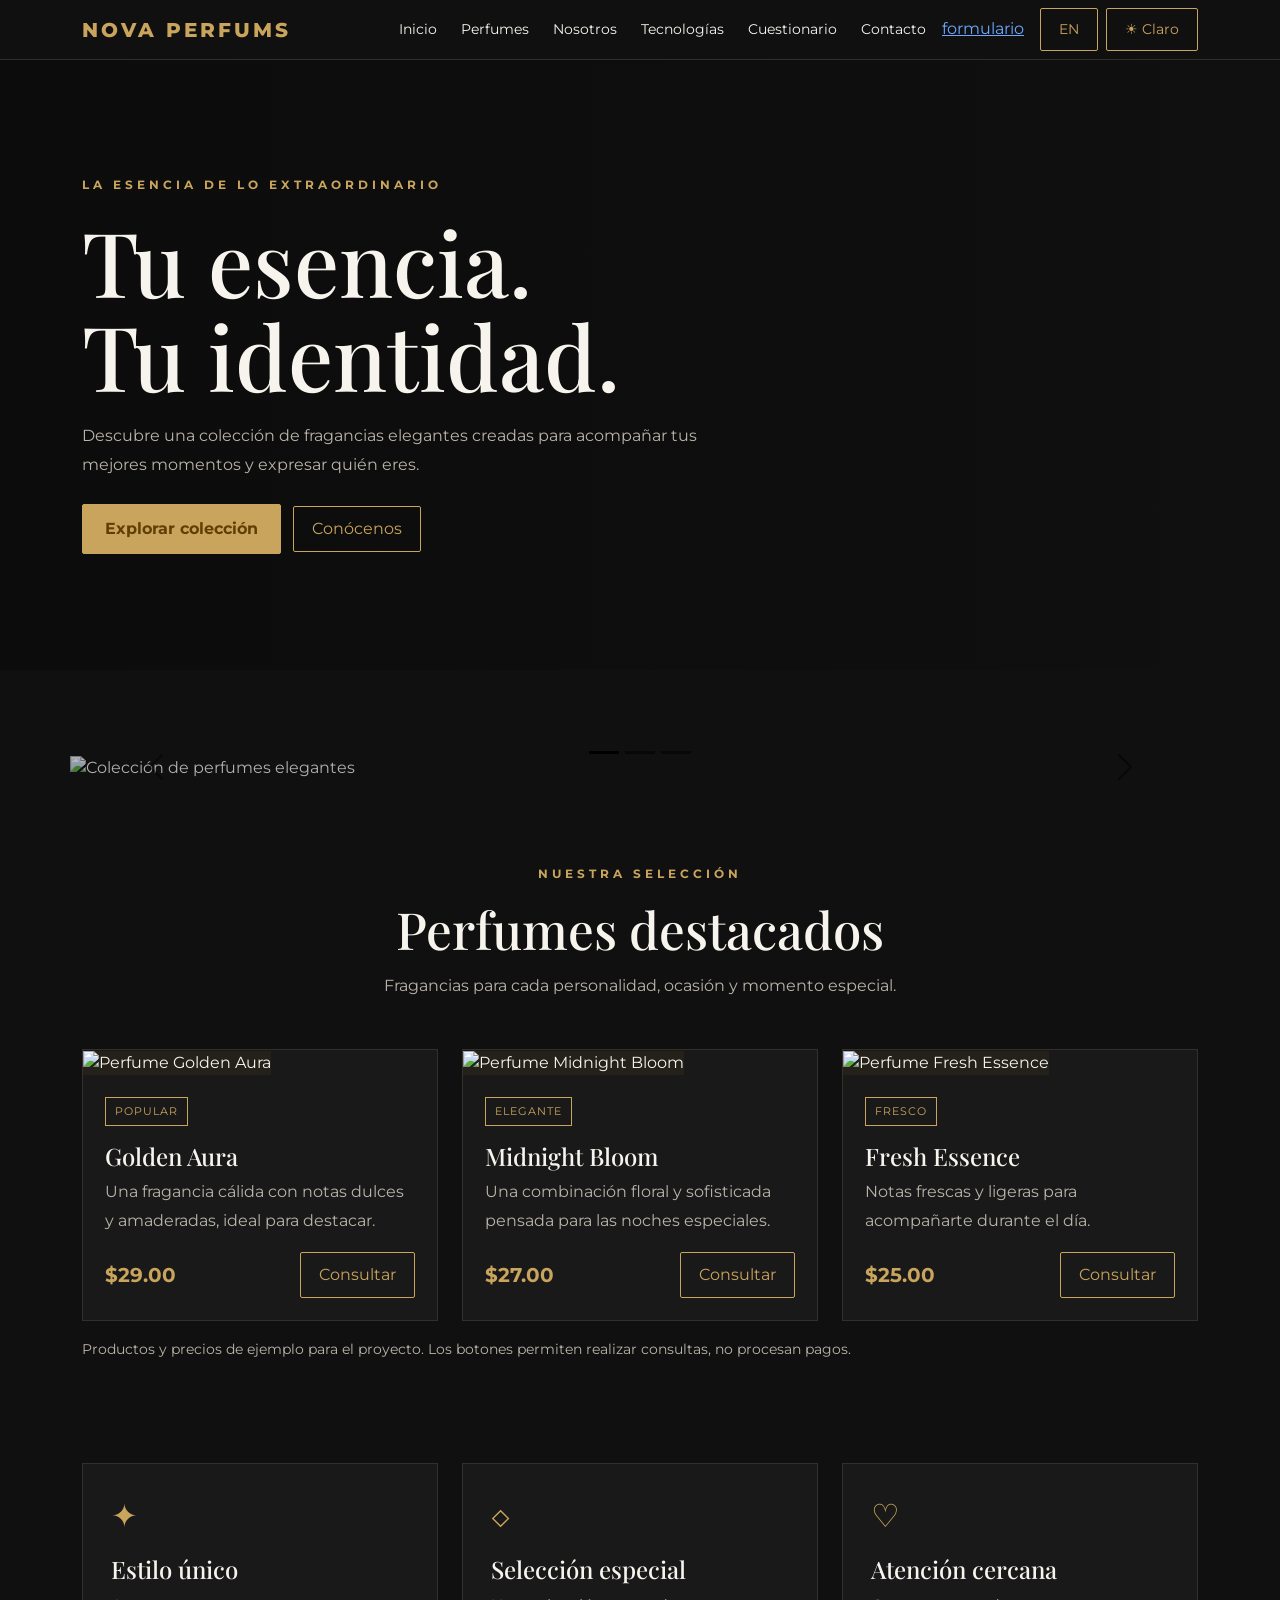
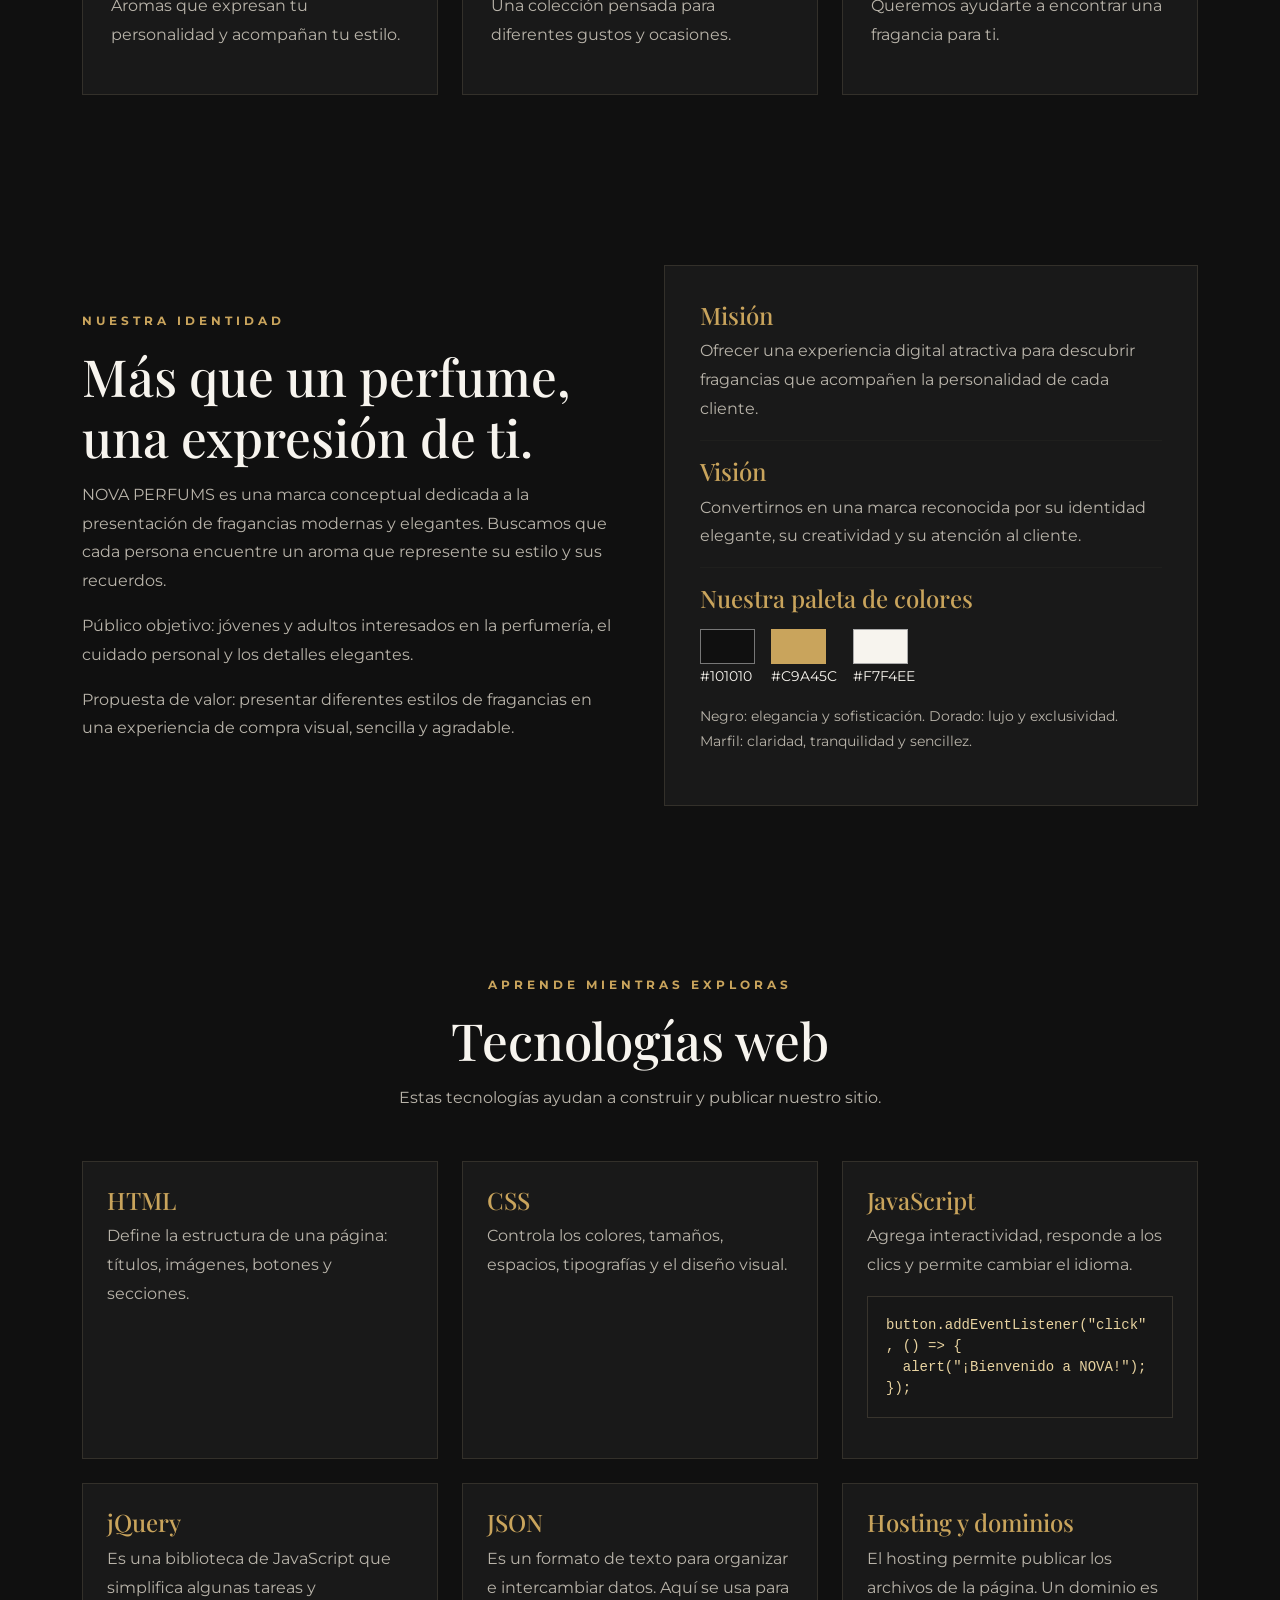
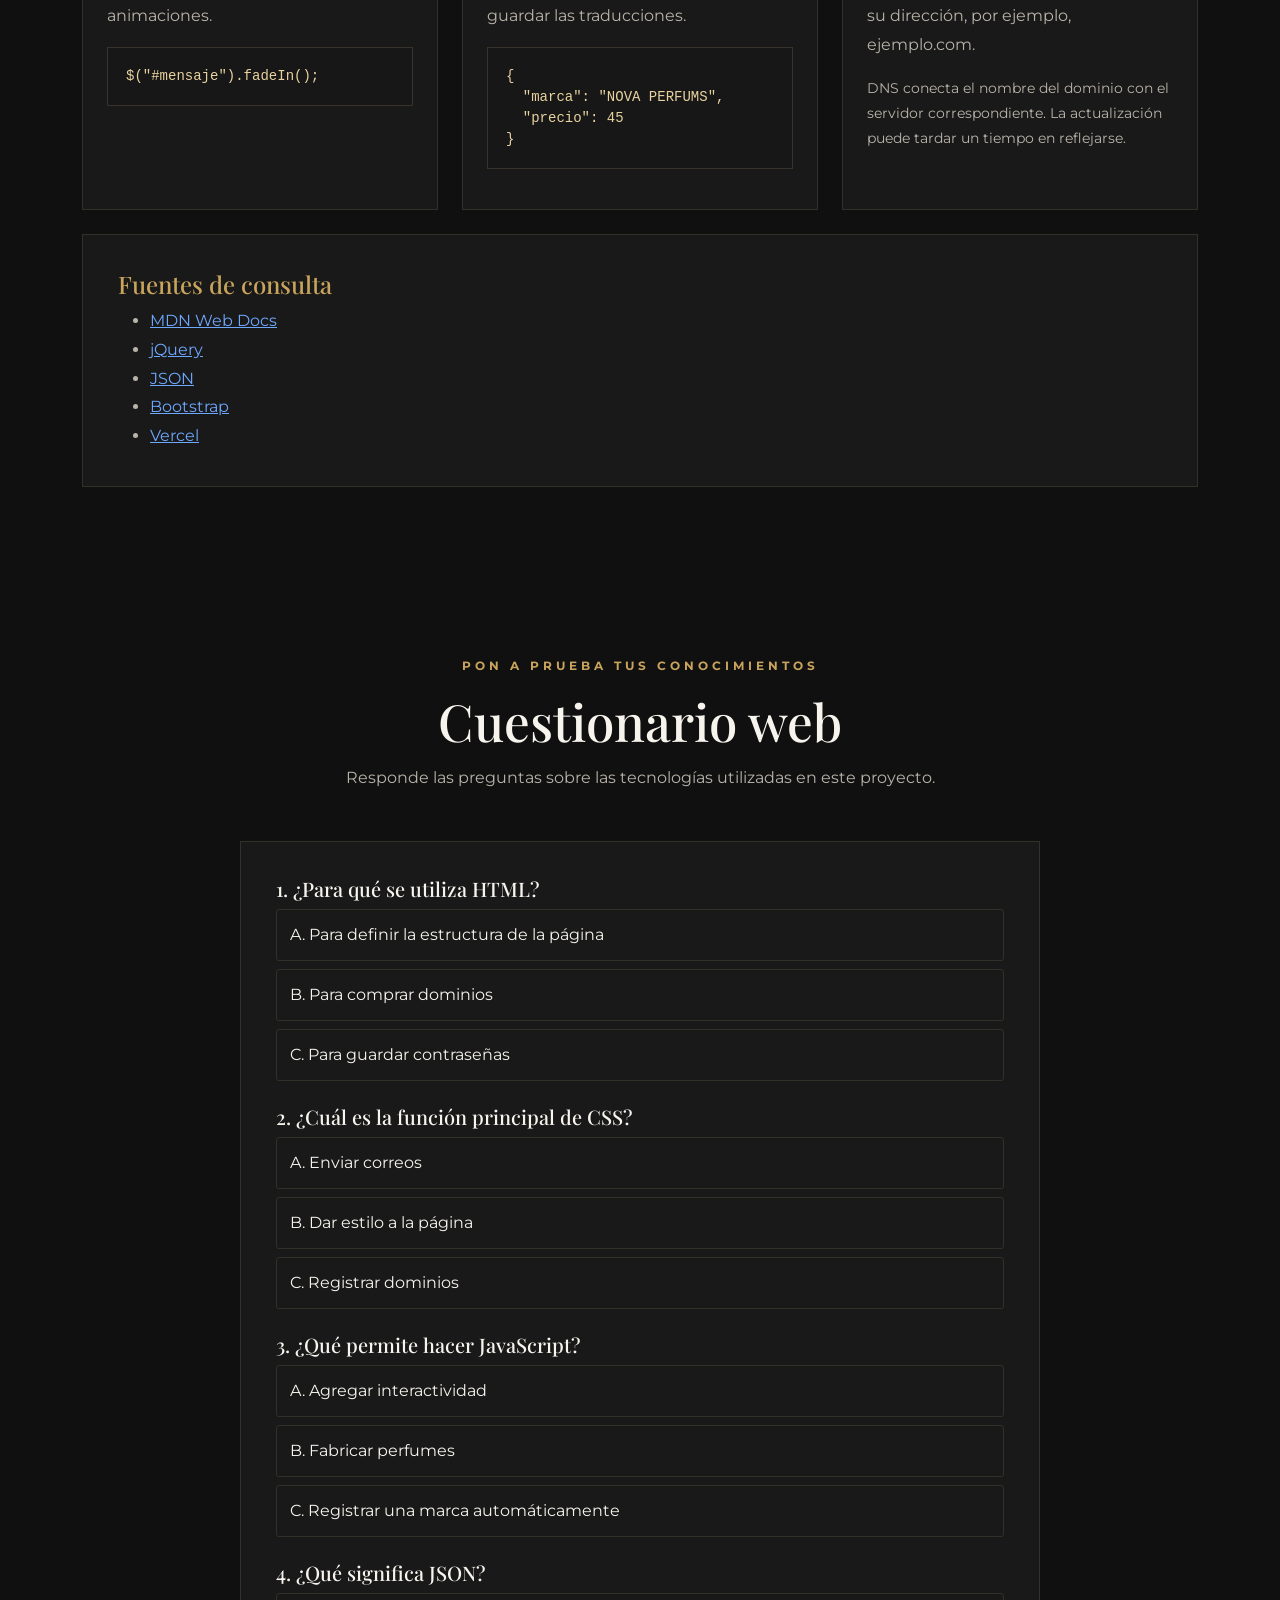
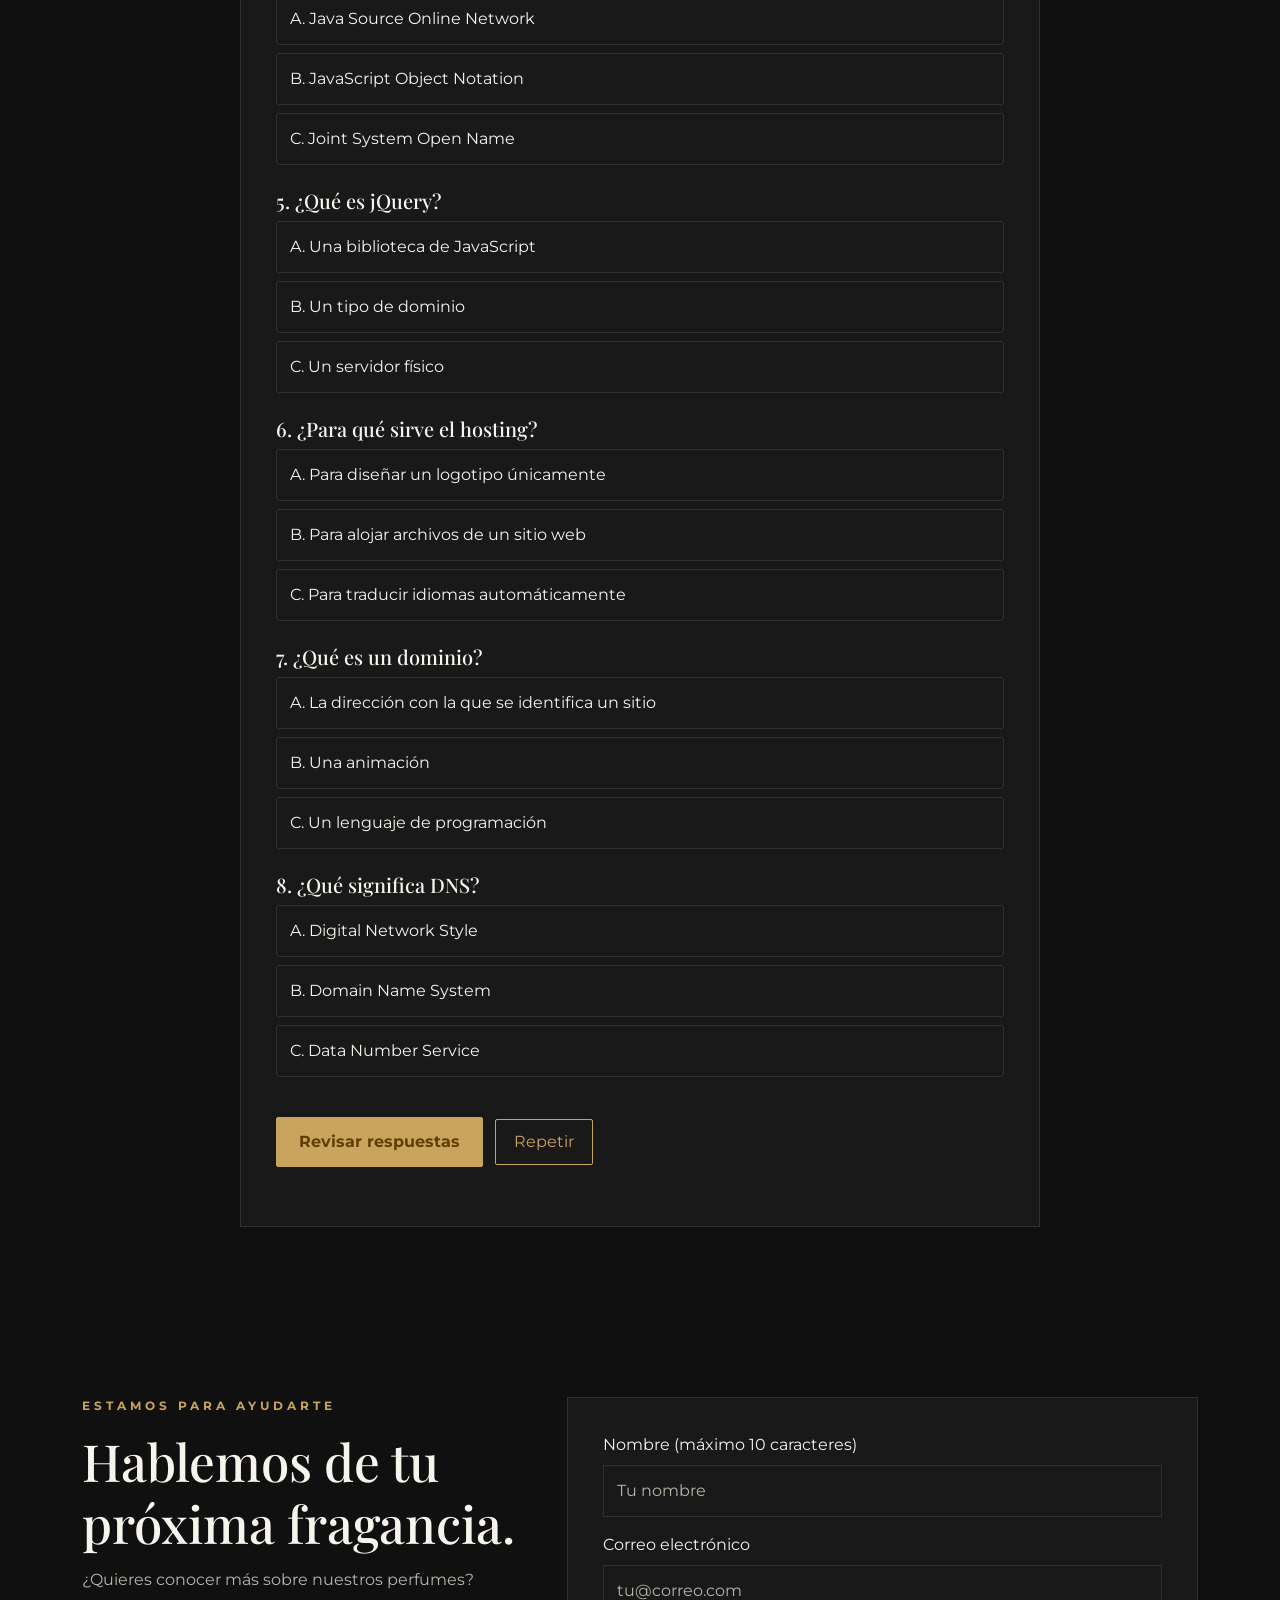
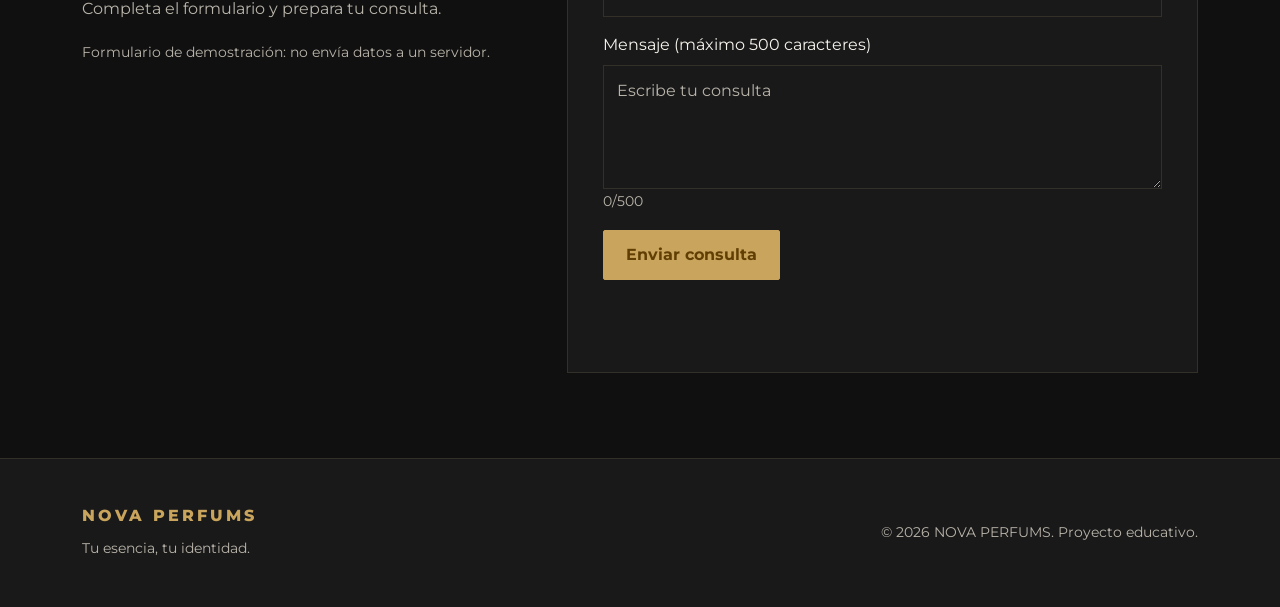
==== index.html @ 211d66de "inicial" ====
<!DOCTYPE html>
<html lang="es" data-bs-theme="dark">
<head>
  <meta charset="UTF-8">
  <meta name="viewport" content="width=device-width, initial-scale=1.0">

  <title>NOVA PERFUMS | Tu esencia, tu identidad</title>
  <meta name="description" content="Descubre perfumes elegantes, modernos y únicos en NOVA PERFUMS.">

  <!-- Bootstrap -->
  <link href="https://cdn.jsdelivr.net/npm/bootstrap@5.3.3/dist/css/bootstrap.min.css" rel="stylesheet">

  <!-- Tipografías -->
  <link href="https://fonts.googleapis.com/css2?family=Montserrat:wght@400;500;600;700;800&family=Playfair+Display:wght@500;600;700&display=swap" rel="stylesheet">

  <style>
    :root {
      --gold: #c9a45c;
      --gold-light: #e8d3a0;
      --bg: #101010;
      --surface: #191919;
      --text: #f7f4ee;
      --muted: #b9b4aa;
      --border: #33302a;
    }

    * {
      box-sizing: border-box;
      scroll-behavior: smooth;
    }

    body {
      margin: 0;
      font-family: 'Montserrat', sans-serif;
      background: var(--bg);
      color: var(--text);
      transition: background .3s, color .3s;
    }

    body.light-mode {
      --bg: #f7f4ee;
      --surface: #ffffff;
      --text: #209be7;
      --muted: #686157;
      --border: #e5dfd3;
    }

    .navbar {
      background: var(--bg);
      border-bottom: 1px solid var(--border);
    }

    .navbar-brand {
      color: var(--gold) !important;
      font-weight: 800;
      letter-spacing: 3px;
    }

    .nav-link {
      color: var(--text) !important;
      font-size: .85rem;
    }

    .nav-link:hover,
    .gold {
      color: var(--gold) !important;
    }

    .btn-gold {
      background: var(--gold);
      color: #613f04;
      border: 1px solid var(--gold);
      border-radius: 2px;
      padding: 12px 22px;
      font-weight: 700;
      transition: .25s;
    }

    .btn-gold:hover {
      background: var(--gold-light);
      border-color: var(--gold-light);
      color: #7a6848;
      transform: translateY(-2px);
    }

    .btn-outline-gold {
      border: 1px solid var(--gold);
      color: var(--gold);
      border-radius: 2px;
      padding: 10px 18px;
    }

    .btn-outline-gold:hover {
      background: var(--gold);
      color: #17130c;
    }

    .hero {
      min-height: 610px;
      display: flex;
      align-items: center;
      background:
        linear-gradient(90deg, rgba(12,12,12,.96), rgba(12,12,12,.65), rgba(12,12,12,.1)),
        url('https://images.unsplash.com/photo-1541643600914-78b084683601?auto=format&fit=crop&w=1800&q=85')
        center/cover;
    }

    .hero-content {
      max-width: 650px;
      padding-top: 65px;
      padding-bottom: 65px;
    }

    .eyebrow {
      color: var(--gold);
      letter-spacing: 4px;
      font-size: .75rem;
      font-weight: 700;
      text-transform: uppercase;
    }

    h1, h2, h3, .serif {
      font-family: 'Playfair Display', serif;
    }

    .hero h1 {
      font-size: clamp(3rem, 7vw, 5.6rem);
      line-height: 1.05;
      margin: 20px 0;
    }

    .section {
      padding: 85px 0;
    }

    .section-title {
      font-size: clamp(2rem, 4vw, 3.2rem);
      margin: 12px 0;
    }

    .muted {
      color: var(--muted);
      line-height: 1.8;
    }

    .product-card {
      background: var(--surface);
      border: 1px solid var(--border);
      height: 100%;
      transition: transform .3s, border-color .3s;
    }

    .product-card:hover {
      transform: translateY(-7px);
      border-color: var(--gold);
    }

    .product-img {
      width: 100%;
      height: 280px;
      object-fit: cover;
      background: #24211b;
    }

    .product-info {
      padding: 22px;
    }

    .price {
      color: var(--gold);
      font-size: 1.25rem;
      font-weight: 700;
    }

    .tag {
      display: inline-block;
      border: 1px solid var(--gold);
      color: var(--gold);
      font-size: .7rem;
      letter-spacing: 1px;
      padding: 5px 9px;
      text-transform: uppercase;
    }

    .feature {
      padding: 28px;
      height: 100%;
      background: var(--surface);
      border: 1px solid var(--border);
    }

    .feature-icon {
      font-size: 2rem;
      color: var(--gold);
      margin-bottom: 15px;
    }

    .about-box {
      background: var(--surface);
      border: 1px solid var(--border);
      padding: 35px;
    }

    .contact-input {
      background: var(--surface);
      color: var(--text);
      border: 1px solid var(--border);
      border-radius: 0;
      padding: 13px;
    }

    .contact-input:focus {
      background: var(--surface);
      color: var(--text);
      border-color: var(--gold);
      box-shadow: 0 0 0 .15rem rgba(201,164,92,.15);
    }

    .contact-input::placeholder {
      color: var(--muted);
    }

    .tech-card {
      background: var(--surface);
      border: 1px solid var(--border);
      padding: 24px;
      height: 100%;
    }

    pre {
      background: #171717;
      color: #e8d3a0;
      border: 1px solid #38342d;
      padding: 18px;
      overflow-x: auto;
      white-space: pre-wrap;
    }

    .quiz-option {
      display: block;
      width: 100%;
      text-align: left;
      padding: 13px;
      margin: 8px 0;
      border: 1px solid var(--border);
      background: var(--surface);
      color: var(--text);
      border-radius: 3px;
    }

    .quiz-option:hover {
      border-color: var(--gold);
    }

    .quiz-option.selected {
      border: 2px solid var(--gold);
    }

    .quiz-option.correct {
      border-color: #218838;
    }

    .quiz-option.wrong {
      border-color: #dc3545;
    }

    .carousel-item img {
      height: 390px;
      width: 100%;
      object-fit: cover;
      filter: brightness(.72);
    }

    .carousel-caption {
      bottom: 25%;
    }

    footer {
      padding: 45px 0;
      border-top: 1px solid var(--border);
      background: var(--surface);
    }

    .form-message {
      min-height: 25px;
    }

    .fade-up {
      opacity: 0;
      transform: translateY(20px);
      transition: opacity .7s ease, transform .7s ease;
    }

    .fade-up.visible {
      opacity: 1;
      transform: translateY(0);
    }

    @media (max-width: 768px) {
      .hero {
        min-height: 520px;
        background-position: 60% center;
      }

      .hero-content {
        padding-top: 60px;
      }

      .section {
        padding: 60px 0;
      }

      .product-img {
        height: 240px;
      }
    }

    @media (prefers-reduced-motion: reduce) {
      *, *::before, *::after {
        scroll-behavior: auto !important;
        transition-duration: .01ms !important;
        animation-duration: .01ms !important;
      }
    }
  </style>
</head>

<body>

<!-- NAVEGACIÓN -->
<nav class="navbar navbar-expand-lg sticky-top">
  <div class="container">
    <a class="navbar-brand" href="#inicio">NOVA PERFUMS</a>

    <button class="navbar-toggler btn-outline-gold" type="button"
      data-bs-toggle="collapse" data-bs-target="#menu"
      aria-label="Abrir menú">
      ☰
    </button>

    <div class="collapse navbar-collapse" id="menu">
      <ul class="navbar-nav ms-auto align-items-lg-center gap-lg-2">
        <li class="nav-item"><a class="nav-link" href="#index" data-i18n="navHome">Inicio</a></li>
        <li class="nav-item"><a class="nav-link" href="#perfuemes" data-i18n="navProducts">Perfumes</a></li>
        <li class="nav-item"><a class="nav-link" href="#nosotros" data-i18n="navAbout">Nosotros</a></li>
        <li class="nav-item"><a class="nav-link" href="#tecnologias" data-i18n="navTech">Tecnologías</a></li>
        <li class="nav-item"><a class="nav-link" href="#cuestionario" data-i18n="navQuiz">Cuestionario</a></li>
        <li class="nav-item"><a class="nav-link" href="#contacto" data-i18n="navContact">Contacto</a></li>
         <li><a href="formulario.html">formulario</a></li>
      </ul>

      <div class="d-flex gap-2 ms-lg-3 my-3 my-lg-0">
        <button class="btn btn-outline-gold btn-sm" id="languageButton"
          type="button" aria-label="Cambiar idioma">EN</button>
        <button class="btn btn-outline-gold btn-sm" id="themeButton"
          type="button">☀ Claro</button>
      </div>
    </div>
  </div>
</nav>

<!-- INICIO -->
<header class="hero" id="inicio">
  <div class="container">
    <div class="hero-content fade-up">
      <p class="eyebrow" data-i18n="heroEyebrow">La esencia de lo extraordinario</p>
      <h1 data-i18n="heroTitle">Tu esencia.<br>Tu identidad.</h1>
      <p class="muted mb-4" data-i18n="heroText">
        Descubre una colección de fragancias elegantes creadas para acompañar
        tus mejores momentos y expresar quién eres.
      </p>
      <a href="#perfumes" class="btn btn-gold" data-i18n="heroButton">Explorar colección</a>
      <a href="#nosotros" class="btn btn-outline-gold ms-2" data-i18n="aboutButton">Conócenos</a>
    </div>
  </div>
</header>

<!-- CARRUSEL -->
<section class="container section pb-0">
  <div id="perfumeCarousel" class="carousel slide carousel-fade"
    data-bs-ride="carousel" data-bs-interval="4000">

    <div class="carousel-indicators">
      <button type="button" data-bs-target="#perfumeCarousel" data-bs-slide-to="0"
        class="active" aria-label="Diapositiva 1"></button>
      <button type="button" data-bs-target="#perfumeCarousel" data-bs-slide-to="1"
        aria-label="Diapositiva 2"></button>
      <button type="button" data-bs-target="#perfumeCarousel" data-bs-slide-to="2"
        aria-label="Diapositiva 3"></button>
    </div>

    <div class="carousel-inner">
      <div class="carousel-item active">
        <img src="https://images.unsplash.com/photo-1594035910387-fea47794261f?auto=format&fit=crop&w=1400&q=85"
          alt="Colección de perfumes elegantes">
        <div class="carousel-caption">
          <p class="eyebrow" data-i18n="slide1Small">Elegancia en cada detalle</p>
          <h2 class="display-5" data-i18n="slide1Title">Una fragancia, mil recuerdos</h2>
        </div>
      </div>

      <div class="carousel-item">
        <img src="https://images.unsplash.com/photo-1592945403244-b3fbafd7f539?auto=format&fit=crop&w=1400&q=85"
          alt="Perfume de diseño moderno">
        <div class="carousel-caption">
          <p class="eyebrow" data-i18n="slide2Small">Descubre tu estilo</p>
          <h2 class="display-5" data-i18n="slide2Title">Encuentra tu esencia</h2>
        </div>
      </div>

      <div class="carousel-item">
        <img src="https://images.unsplash.com/photo-1541643600914-78b084683601?auto=format&fit=crop&w=1400&q=85"
          alt="Perfume para ocasiones especiales">
        <div class="carousel-caption">
          <p class="eyebrow" data-i18n="slide3Small">Momentos inolvidables</p>
          <h2 class="display-5" data-i18n="slide3Title">Deja tu propia huella</h2>
        </div>
      </div>
    </div>

    <button class="carousel-control-prev" type="button"
      data-bs-target="#perfumeCarousel" data-bs-slide="prev"
      aria-label="Anterior">
      <span class="carousel-control-prev-icon"></span>
    </button>
    <button class="carousel-control-next" type="button"
      data-bs-target="#perfumeCarousel" data-bs-slide="next"
      aria-label="Siguiente">
      <span class="carousel-control-next-icon"></span>
    </button>
  </div>
</section>

<!-- CATÁLOGO -->
<section class="section" id="perfumes">
  <div class="container">
    <div class="text-center mb-5 fade-up">
      <p class="eyebrow" data-i18n="collectionEyebrow">Nuestra selección</p>
      <h2 class="section-title" data-i18n="collectionTitle">Perfumes destacados</h2>
      <p class="muted" data-i18n="collectionText">
        Fragancias para cada personalidad, ocasión y momento especial.
      </p>
    </div>

    <div class="row g-4">

      <div class="col-md-6 col-lg-4 fade-up">
        <article class="product-card">
          <img class="product-img"
            src="https://images.unsplash.com/photo-1594035910387-fea47794261f?auto=format&fit=crop&w=700&q=80"
            alt="Perfume Golden Aura">
          <div class="product-info">
            <span class="tag" data-i18n="tagPopular">Popular</span>
            <h3 class="h4 mt-3">Golden Aura</h3>
            <p class="muted" data-i18n="goldenDesc">
              Una fragancia cálida con notas dulces y amaderadas, ideal para destacar.
            </p>
            <div class="d-flex justify-content-between align-items-center">
              <span class="price">$29.00</span>
              <button class="btn btn-outline-gold buy-button" data-product="Golden Aura"
                data-i18n="buyButton">Consultar</button>
            </div>
          </div>
        </article>
      </div>

      <div class="col-md-6 col-lg-4 fade-up">
        <article class="product-card">
          <img class="product-img"
            src="https://images.unsplash.com/photo-1592945403244-b3fbafd7f539?auto=format&fit=crop&w=700&q=80"
            alt="Perfume Midnight Bloom">
          <div class="product-info">
            <span class="tag" data-i18n="tagElegant">Elegante</span>
            <h3 class="h4 mt-3">Midnight Bloom</h3>
            <p class="muted" data-i18n="midnightDesc">
              Una combinación floral y sofisticada pensada para las noches especiales.
            </p>
            <div class="d-flex justify-content-between align-items-center">
              <span class="price">$27.00</span>
              <button class="btn btn-outline-gold buy-button" data-product="Midnight Bloom"
                data-i18n="buyButton">Consultar</button>
            </div>
          </div>
        </article>
      </div>

      <div class="col-md-6 col-lg-4 fade-up">
        <article class="product-card">
          <img class="product-img"
            src="https://images.unsplash.com/photo-1541643600914-78b084683601?auto=format&fit=crop&w=700&q=80"
            alt="Perfume Fresh Essence">
          <div class="product-info">
            <span class="tag" data-i18n="tagFresh">Fresco</span>
            <h3 class="h4 mt-3">Fresh Essence</h3>
            <p class="muted" data-i18n="freshDesc">
              Notas frescas y ligeras para acompañarte durante el día.
            </p>
            <div class="d-flex justify-content-between align-items-center">
              <span class="price">$25.00</span>
              <button class="btn btn-outline-gold buy-button" data-product="Fresh Essence"
                data-i18n="buyButton">Consultar</button>
            </div>
          </div>
        </article>
      </div>

    </div>
    <p class="muted small mt-3" data-i18n="demoNotice">
      Productos y precios de ejemplo para el proyecto. Los botones permiten realizar consultas, no procesan pagos.
    </p>
  </div>
</section>

<!-- VENTAJAS -->
<section class="section pt-0">
  <div class="container">
    <div class="row g-4">
      <div class="col-md-4 fade-up">
        <div class="feature">
          <div class="feature-icon">✦</div>
          <h3 class="h4" data-i18n="feature1Title">Estilo único</h3>
          <p class="muted" data-i18n="feature1Text">
            Aromas que expresan tu personalidad y acompañan tu estilo.
          </p>
        </div>
      </div>
      <div class="col-md-4 fade-up">
        <div class="feature">
          <div class="feature-icon">◇</div>
          <h3 class="h4" data-i18n="feature2Title">Selección especial</h3>
          <p class="muted" data-i18n="feature2Text">
            Una colección pensada para diferentes gustos y ocasiones.
          </p>
        </div>
      </div>
      <div class="col-md-4 fade-up">
        <div class="feature">
          <div class="feature-icon">♡</div>
          <h3 class="h4" data-i18n="feature3Title">Atención cercana</h3>
          <p class="muted" data-i18n="feature3Text">
            Queremos ayudarte a encontrar una fragancia para ti.
          </p>
        </div>
      </div>
    </div>
  </div>
</section>

<!-- IDENTIDAD DE MARCA -->
<section class="section" id="nosotros">
  <div class="container">
    <div class="row g-5 align-items-center">
      <div class="col-lg-6 fade-up">
        <p class="eyebrow" data-i18n="aboutEyebrow">Nuestra identidad</p>
        <h2 class="section-title" data-i18n="aboutTitle">Más que un perfume, una expresión de ti.</h2>
        <p class="muted" data-i18n="aboutText">
          NOVA PERFUMS es una marca conceptual dedicada a la presentación
          de fragancias modernas y elegantes. Buscamos que cada persona
          encuentre un aroma que represente su estilo y sus recuerdos.
        </p>
        <p class="muted" data-i18n="audienceText">
          Público objetivo: jóvenes y adultos interesados en la perfumería,
          el cuidado personal y los detalles elegantes.
        </p>
        <p class="muted" data-i18n="valueText">
          Propuesta de valor: presentar diferentes estilos de fragancias en
          una experiencia de compra visual, sencilla y agradable.
        </p>
      </div>

      <div class="col-lg-6 fade-up">
        <div class="about-box">
          <h3 class="h4 gold" data-i18n="missionTitle">Misión</h3>
          <p class="muted" data-i18n="missionText">
            Ofrecer una experiencia digital atractiva para descubrir fragancias
            que acompañen la personalidad de cada cliente.
          </p>
          <hr style="border-color:var(--border)">
          <h3 class="h4 gold" data-i18n="visionTitle">Visión</h3>
          <p class="muted" data-i18n="visionText">
            Convertirnos en una marca reconocida por su identidad elegante,
            su creatividad y su atención al cliente.
          </p>
          <hr style="border-color:var(--border)">
          <h3 class="h4 gold" data-i18n="colorsTitle">Nuestra paleta de colores</h3>
          <div class="d-flex gap-3 flex-wrap mt-3">
            <div>
              <div style="width:55px;height:35px;background:#101010;border:1px solid #777"></div>
              <small>#101010</small>
            </div>
            <div>
              <div style="width:55px;height:35px;background:#C9A45C"></div>
              <small>#C9A45C</small>
            </div>
            <div>
              <div style="width:55px;height:35px;background:#F7F4EE;border:1px solid #aaa"></div>
              <small>#F7F4EE</small>
            </div>
          </div>
          <p class="muted small mt-3" data-i18n="colorsText">
            Negro: elegancia y sofisticación. Dorado: lujo y exclusividad.
            Marfil: claridad, tranquilidad y sencillez.
          </p>
        </div>
      </div>
    </div>
  </div>
</section>

<!-- TECNOLOGÍAS -->
<section class="section" id="tecnologias">
  <div class="container">
    <div class="text-center mb-5">
      <p class="eyebrow" data-i18n="techEyebrow">Aprende mientras exploras</p>
      <h2 class="section-title" data-i18n="techTitle">Tecnologías web</h2>
      <p class="muted" data-i18n="techIntro">
        Estas tecnologías ayudan a construir y publicar nuestro sitio.
      </p>
    </div>

    <div class="row g-4">
      <div class="col-md-6 col-lg-4">
        <div class="tech-card">
          <h3 class="gold h4">HTML</h3>
          <p class="muted" data-i18n="htmlText">
            Define la estructura de una página: títulos, imágenes, botones y secciones.
          </p>
        </div>
      </div>

      <div class="col-md-6 col-lg-4">
        <div class="tech-card">
          <h3 class="gold h4">CSS</h3>
          <p class="muted" data-i18n="cssText">
            Controla los colores, tamaños, espacios, tipografías y el diseño visual.
          </p>
        </div>
      </div>

      <div class="col-md-6 col-lg-4">
        <div class="tech-card">
          <h3 class="gold h4">JavaScript</h3>
          <p class="muted" data-i18n="jsText">
            Agrega interactividad, responde a los clics y permite cambiar el idioma.
          </p>
          <pre><code>button.addEventListener("click", () => {
  alert("¡Bienvenido a NOVA!");
});</code></pre>
        </div>
      </div>

      <div class="col-md-6 col-lg-4">
        <div class="tech-card">
          <h3 class="gold h4">jQuery</h3>
          <p class="muted" data-i18n="jqueryText">
            Es una biblioteca de JavaScript que simplifica algunas tareas y animaciones.
          </p>
          <pre><code>$("#mensaje").fadeIn();</code></pre>
        </div>
      </div>

      <div class="col-md-6 col-lg-4">
        <div class="tech-card">
          <h3 class="gold h4">JSON</h3>
          <p class="muted" data-i18n="jsonText">
            Es un formato de texto para organizar e intercambiar datos. Aquí se usa
            para guardar las traducciones.
          </p>
          <pre><code>{
  "marca": "NOVA PERFUMS",
  "precio": 45
}</code></pre>
        </div>
      </div>

      <div class="col-md-6 col-lg-4">
        <div class="tech-card">
          <h3 class="gold h4" data-i18n="hostingTitle">Hosting y dominios</h3>
          <p class="muted" data-i18n="hostingText">
            El hosting permite publicar los archivos de la página. Un dominio es
            su dirección, por ejemplo, ejemplo.com.
          </p>
          <p class="muted small" data-i18n="dnsText">
            DNS conecta el nombre del dominio con el servidor correspondiente.
            La actualización puede tardar un tiempo en reflejarse.
          </p>
        </div>
      </div>
    </div>

    <div class="about-box mt-4">
      <h3 class="h4 gold" data-i18n="sourcesTitle">Fuentes de consulta</h3>
      <ul class="muted mb-0">
        <li><a href="https://developer.mozilla.org/es/" target="_blank" rel="noopener">MDN Web Docs</a></li>
        <li><a href="https://jquery.com/" target="_blank" rel="noopener">jQuery</a></li>
        <li><a href="https://www.json.org/json-es.html" target="_blank" rel="noopener">JSON</a></li>
        <li><a href="https://getbootstrap.com/docs/5.3/" target="_blank" rel="noopener">Bootstrap</a></li>
        <li><a href="https://vercel.com/docs" target="_blank" rel="noopener">Vercel</a></li>
      </ul>
    </div>
  </div>
</section>

<!-- CUESTIONARIO -->
<section class="section" id="cuestionario">
  <div class="container">
    <div class="text-center mb-5">
      <p class="eyebrow" data-i18n="quizEyebrow">Pon a prueba tus conocimientos</p>
      <h2 class="section-title" data-i18n="quizTitle">Cuestionario web</h2>
      <p class="muted" data-i18n="quizIntro">
        Responde las preguntas sobre las tecnologías utilizadas en este proyecto.
      </p>
    </div>

    <div class="about-box mx-auto" style="max-width:800px">
      <form id="quizForm">
        <div id="quizQuestions"></div>
        <button class="btn btn-gold mt-3" type="submit" data-i18n="checkAnswers">
          Revisar respuestas
        </button>
        <button class="btn btn-outline-gold mt-3 ms-2" type="button"
          id="resetQuiz" data-i18n="resetQuiz">Repetir</button>
        <div id="quizResult" class="mt-4 fw-bold" aria-live="polite"></div>
      </form>
    </div>
  </div>
</section>

<!-- CONTACTO -->
<section class="section" id="contacto">
  <div class="container">
    <div class="row g-5">
      <div class="col-lg-5">
        <p class="eyebrow" data-i18n="contactEyebrow">Estamos para ayudarte</p>
        <h2 class="section-title" data-i18n="contactTitle">Hablemos de tu próxima fragancia.</h2>
        <p class="muted" data-i18n="contactText">
          ¿Quieres conocer más sobre nuestros perfumes? Completa el formulario
          y prepara tu consulta.
        </p>
        <p class="muted small" data-i18n="contactDemo">
          Formulario de demostración: no envía datos a un servidor.
        </p>
      </div>

      <div class="col-lg-7">
        <form id="contactForm" class="about-box">
          <div class="mb-3">
            <label for="name" class="form-label" data-i18n="nameLabel">Nombre (máximo 10 caracteres)</label>
            <input class="form-control contact-input" id="name" name="name"
              maxlength="10" required data-i18n-placeholder="namePlaceholder"
              placeholder="Tu nombre">
          </div>

          <div class="mb-3">
            <label for="email" class="form-label" data-i18n="emailLabel">Correo electrónico</label>
            <input class="form-control contact-input" id="email" name="email"
              type="email" required data-i18n-placeholder="emailPlaceholder"
              placeholder="tu@correo.com">
          </div>

          <div class="mb-3">
            <label for="message" class="form-label" data-i18n="messageLabel">Mensaje (máximo 500 caracteres)</label>
            <textarea class="form-control contact-input" id="message" name="message"
              rows="4" maxlength="500" required data-i18n-placeholder="messagePlaceholder"
              placeholder="Escribe tu consulta"></textarea>
            <small class="muted"><span id="charCount">0</span>/500</small>
          </div>

          <button class="btn btn-gold" type="submit" data-i18n="sendButton">Enviar consulta</button>
          <p id="contactResult" class="form-message mt-3" aria-live="polite"></p>
        </form>
      </div>
    </div>
  </div>
</section>

<!-- PIE DE PÁGINA -->
<footer>
  <div class="container">
    <div class="row align-items-center g-3">
      <div class="col-md-6">
        <a href="#inicio" class="navbar-brand text-decoration-none">NOVA PERFUMS</a>
        <p class="muted small mt-2 mb-0" data-i18n="footerTagline">
          Tu esencia, tu identidad.
        </p>
      </div>
      <div class="col-md-6 text-md-end">
        <p class="muted small mb-0">
          © <span id="year"></span> NOVA PERFUMS.
          <span data-i18n="footerRights">Proyecto educativo.</span>
        </p>
      </div>
    </div>
  </div>
</footer>

<!-- Bootstrap JS -->
<script src="https://cdn.jsdelivr.net/npm/bootstrap@5.3.3/dist/js/bootstrap.bundle.min.js"></script>

<!-- jQuery -->
<script src="https://code.jquery.com/jquery-3.7.1.min.js"></script>

<script>
/*
  DICCIONARIO JSON:
  Cada clave tiene su traducción en español e inglés.
  Los textos de la página se actualizan con data-i18n.
*/
const translations = {
  es: {
    navHome: "Inicio",
    navProducts: "Perfumes",
    navAbout: "Nosotros",
    navTech: "Tecnologías",
    navQuiz: "Cuestionario",
    navContact: "Contacto",
    heroEyebrow: "La esencia de lo extraordinario",
    heroTitle: "Tu esencia.<br>Tu identidad.",
    heroText: "Descubre una colección de fragancias elegantes creadas para acompañar tus mejores momentos y expresar quién eres.",
    heroButton: "Explorar colección",
    aboutButton: "Conócenos",
    slide1Small: "Elegancia en cada detalle",
    slide1Title: "Una fragancia, mil recuerdos",
    slide2Small: "Descubre tu estilo",
    slide2Title: "Encuentra tu esencia",
    slide3Small: "Momentos inolvidables",
    slide3Title: "Deja tu propia huella",
    collectionEyebrow: "Nuestra selección",
    collectionTitle: "Perfumes destacados",
    collectionText: "Fragancias para cada personalidad, ocasión y momento especial.",
    tagPopular: "Popular",
    tagElegant: "Elegante",
    tagFresh: "Fresco",
    goldenDesc: "Una fragancia cálida con notas dulces y amaderadas, ideal para destacar.",
    midnightDesc: "Una combinación floral y sofisticada pensada para las noches especiales.",
    freshDesc: "Notas frescas y ligeras para acompañarte durante el día.",
    buyButton: "Consultar",
    demoNotice: "Productos y precios de ejemplo para el proyecto. Los botones permiten realizar consultas, no procesan pagos.",
    feature1Title: "Estilo único",
    feature1Text: "Aromas que expresan tu personalidad y acompañan tu estilo.",
    feature2Title: "Selección especial",
    feature2Text: "Una colección pensada para diferentes gustos y ocasiones.",
    feature3Title: "Atención cercana",
    feature3Text: "Queremos ayudarte a encontrar una fragancia para ti.",
    aboutEyebrow: "Nuestra identidad",
    aboutTitle: "Más que un perfume, una expresión de ti.",
    aboutText: "NOVA PERFUMS es una marca conceptual dedicada a la presentación de fragancias modernas y elegantes. Buscamos que cada persona encuentre un aroma que represente su estilo y sus recuerdos.",
    audienceText: "Público objetivo: jóvenes y adultos interesados en la perfumería, el cuidado personal y los detalles elegantes.",
    valueText: "Propuesta de valor: presentar diferentes estilos de fragancias en una experiencia de compra visual, sencilla y agradable.",
    missionTitle: "Misión",
    missionText: "Ofrecer una experiencia digital atractiva para descubrir fragancias que acompañen la personalidad de cada cliente.",
    visionTitle: "Visión",
    visionText: "Convertirnos en una marca reconocida por su identidad elegante, su creatividad y su atención al cliente.",
    colorsTitle: "Nuestra paleta de colores",
    colorsText: "Negro: elegancia y sofisticación. Dorado: lujo y exclusividad. Marfil: claridad, tranquilidad y sencillez.",
    techEyebrow: "Aprende mientras exploras",
    techTitle: "Tecnologías web",
    techIntro: "Estas tecnologías ayudan a construir y publicar nuestro sitio.",
    htmlText: "Define la estructura de una página: títulos, imágenes, botones y secciones.",
    cssText: "Controla los colores, tamaños, espacios, tipografías y el diseño visual.",
    jsText: "Agrega interactividad, responde a los clics y permite cambiar el idioma.",
    jqueryText: "Es una biblioteca de JavaScript que simplifica algunas tareas y animaciones.",
    jsonText: "Es un formato de texto para organizar e intercambiar datos. Aquí se usa para guardar las traducciones.",
    hostingTitle: "Hosting y dominios",
    hostingText: "El hosting permite publicar los archivos de la página. Un dominio es su dirección, por ejemplo, ejemplo.com.",
    dnsText: "DNS conecta el nombre del dominio con el servidor correspondiente. La actualización puede tardar un tiempo en reflejarse.",
    sourcesTitle: "Fuentes de consulta",
    quizEyebrow: "Pon a prueba tus conocimientos",
    quizTitle: "Cuestionario web",
    quizIntro: "Responde las preguntas sobre las tecnologías utilizadas en este proyecto.",
    checkAnswers: "Revisar respuestas",
    resetQuiz: "Repetir",
    contactEyebrow: "Estamos para ayudarte",
    contactTitle: "Hablemos de tu próxima fragancia.",
    contactText: "¿Quieres conocer más sobre nuestros perfumes? Completa el formulario y prepara tu consulta.",
    contactDemo: "Formulario de demostración: no envía datos a un servidor.",
    nameLabel: "Nombre (máximo 10 caracteres)",
    namePlaceholder: "Tu nombre",
    emailLabel: "Correo electrónico",
    emailPlaceholder: "tu@correo.com",
    messageLabel: "Mensaje (máximo 500 caracteres)",
    messagePlaceholder: "Escribe tu consulta",
    sendButton: "Enviar consulta",
    footerTagline: "Tu esencia, tu identidad.",
    footerRights: "Proyecto educativo.",
    lightButton: "☀ Claro",
    darkButton: "☾ Oscuro",
    purchaseMessage: "Has seleccionado {product}. Esta demostración no procesa compras.",
    emptyFields: "Completa todos los campos.",
    invalidEmail: "Escribe un correo electrónico válido que incluya @.",
    nameTooLong: "El nombre no puede superar los 10 caracteres.",
    messageTooLong: "El mensaje no puede superar los 500 caracteres.",
    formSuccess: "Formulario validado correctamente. Esta demostración no envió tus datos.",
    quizScore: "Tu resultado: {score} de {total} respuestas correctas.",
    quizCorrect: "¡Correcto!",
    quizWrong: "Incorrecto. ",
    quizExplanation: "Respuesta correcta: ",
    unanswered: "Selecciona una respuesta para cada pregunta.",
    questions: [
      {
        q: "¿Para qué se utiliza HTML?",
        a: ["Para definir la estructura de la página", "Para comprar dominios", "Para guardar contraseñas"],
        correct: 0,
        explanation: "HTML organiza el contenido y la estructura."
      },
      {
        q: "¿Cuál es la función principal de CSS?",
        a: ["Enviar correos", "Dar estilo a la página", "Registrar dominios"],
        correct: 1,
        explanation: "CSS controla la presentación visual."
      },
      {
        q: "¿Qué permite hacer JavaScript?",
        a: ["Agregar interactividad", "Fabricar perfumes", "Registrar una marca automáticamente"],
        correct: 0,
        explanation: "JavaScript permite responder a eventos y actualizar la página."
      },
      {
        q: "¿Qué significa JSON?",
        a: ["Java Source Online Network", "JavaScript Object Notation", "Joint System Open Name"],
        correct: 1,
        explanation: "JSON es un formato de texto para representar datos."
      },
      {
        q: "¿Qué es jQuery?",
        a: ["Una biblioteca de JavaScript", "Un tipo de dominio", "Un servidor físico"],
        correct: 0,
        explanation: "jQuery simplifica ciertas operaciones de JavaScript."
      },
      {
        q: "¿Para qué sirve el hosting?",
        a: ["Para diseñar un logotipo únicamente", "Para alojar archivos de un sitio web", "Para traducir idiomas automáticamente"],
        correct: 1,
        explanation: "El hosting permite que los archivos del sitio estén disponibles en internet."
      },
      {
        q: "¿Qué es un dominio?",
        a: ["La dirección con la que se identifica un sitio", "Una animación", "Un lenguaje de programación"],
        correct: 0,
        explanation: "El dominio es un nombre como ejemplo.com."
      },
      {
        q: "¿Qué significa DNS?",
        a: ["Digital Network Style", "Domain Name System", "Data Number Service"],
        correct: 1,
        explanation: "DNS ayuda a encontrar la dirección asociada a un dominio."
      }
    ]
  },

  en: {
    navHome: "Home",
    navProducts: "Perfumes",
    navAbout: "About Us",
    navTech: "Technologies",
    navQuiz: "Quiz",
    navContact: "Contact",
    heroEyebrow: "The essence of extraordinary",
    heroTitle: "Your essence.<br>Your identity.",
    heroText: "Discover a collection of elegant fragrances designed to accompany your best moments and express who you are.",
    heroButton: "Explore Collection",
    aboutButton: "About Us",
    slide1Small: "Elegance in every detail",
    slide1Title: "One fragrance, a thousand memories",
    slide2Small: "Discover your style",
    slide2Title: "Find your essence",
    slide3Small: "Unforgettable moments",
    slide3Title: "Leave your own mark",
    collectionEyebrow: "Our selection",
    collectionTitle: "Featured Perfumes",
    collectionText: "Fragrances for every personality, occasion, and special moment.",
    tagPopular: "Popular",
    tagElegant: "Elegant",
    tagFresh: "Fresh",
    goldenDesc: "A warm fragrance with sweet and woody notes, perfect for standing out.",
    midnightDesc: "A sophisticated floral combination designed for special evenings.",
    freshDesc: "Fresh, light notes to accompany you throughout the day.",
    buyButton: "Inquire",
    demoNotice: "Sample products and prices for this project. The buttons allow inquiries; they do not process payments.",
    feature1Title: "Unique Style",
    feature1Text: "Scents that express your personality and complement your style.",
    feature2Title: "Special Selection",
    feature2Text: "A collection designed for different tastes and occasions.",
    feature3Title: "Personal Attention",
    feature3Text: "We want to help you find a fragrance that suits you.",
    aboutEyebrow: "Our identity",
    aboutTitle: "More than a perfume, an expression of you.",
    aboutText: "NOVA PERFUMS is a conceptual brand dedicated to presenting modern and elegant fragrances. We want everyone to find a scent that represents their style and memories.",
    audienceText: "Target audience: young people and adults interested in fragrances, personal care, and elegant details.",
    valueText: "Value proposition: present different fragrance styles through a simple, attractive, and enjoyable shopping experience.",
    missionTitle: "Mission",
    missionText: "Offer an engaging digital experience for discovering fragrances that complement each customer's personality.",
    visionTitle: "Vision",
    visionText: "Become a brand recognized for its elegant identity, creativity, and customer service.",
    colorsTitle: "Our color palette",
    colorsText: "Black: elegance and sophistication. Gold: luxury and exclusivity. Ivory: clarity, calm, and simplicity.",
    techEyebrow: "Learn as you explore",
    techTitle: "Web Technologies",
    techIntro: "These technologies help us build and publish our website.",
    htmlText: "Defines a page's structure: headings, images, buttons, and sections.",
    cssText: "Controls colors, sizes, spacing, fonts, and visual design.",
    jsText: "Adds interactivity, responds to clicks, and allows the language to change.",
    jqueryText: "A JavaScript library that simplifies certain tasks and animations.",
    jsonText: "A text format for organizing and exchanging data. Here, it stores translations.",
    hostingTitle: "Hosting and Domains",
    hostingText: "Hosting stores and serves website files. A domain is the site's address, such as example.com.",
    dnsText: "DNS connects a domain name to the appropriate server. Updates may take time to appear everywhere.",
    sourcesTitle: "References",
    quizEyebrow: "Test your knowledge",
    quizTitle: "Web Quiz",
    quizIntro: "Answer questions about the technologies used in this project.",
    checkAnswers: "Check Answers",
    resetQuiz: "Try Again",
    contactEyebrow: "We are here to help",
    contactTitle: "Let's talk about your next fragrance.",
    contactText: "Want to learn more about our perfumes? Fill out the form to prepare your inquiry.",
    contactDemo: "Demo form: it does not send data to a server.",
    nameLabel: "Name (maximum 10 characters)",
    namePlaceholder: "Your name",
    emailLabel: "Email address",
    emailPlaceholder: "you@email.com",
    messageLabel: "Message (maximum 500 characters)",
    messagePlaceholder: "Write your inquiry",
    sendButton: "Send Inquiry",
    footerTagline: "Your essence, your identity.",
    footerRights: "Educational project.",
    lightButton: "☀ Light",
    darkButton: "☾ Dark",
    purchaseMessage: "You selected {product}. This demo does not process purchases.",
    emptyFields: "Please complete all fields.",
    invalidEmail: "Enter a valid email address containing @.",
    nameTooLong: "The name cannot exceed 10 characters.",
    messageTooLong: "The message cannot exceed 500 characters.",
    formSuccess: "Form validated successfully. This demo did not send your data.",
    quizScore: "Your score: {score} out of {total} correct answers.",
    quizCorrect: "Correct!",
    quizWrong: "Incorrect. ",
    quizExplanation: "Correct answer: ",
    unanswered: "Select an answer for every question.",
    questions: [
      {
        q: "What is HTML used for?",
        a: ["Defining the page structure", "Buying domains", "Storing passwords"],
        correct: 0,
        explanation: "HTML organizes content and structure."
      },
      {
        q: "What is the main purpose of CSS?",
        a: ["Sending emails", "Styling the page", "Registering domains"],
        correct: 1,
        explanation: "CSS controls the visual presentation."
      },
      {
        q: "What does JavaScript allow you to do?",
        a: ["Add interactivity", "Manufacture perfumes", "Automatically register a brand"],
        correct: 0,
        explanation: "JavaScript responds to events and updates the page."
      },
      {
        q: "What does JSON stand for?",
        a: ["Java Source Online Network", "JavaScript Object Notation", "Joint System Open Name"],
        correct: 1,
        explanation: "JSON is a text format for representing data."
      },
      {
        q: "What is jQuery?",
        a: ["A JavaScript library", "A domain type", "A physical server"],
        correct: 0,
        explanation: "jQuery simplifies certain JavaScript operations."
      },
      {
        q: "What is web hosting used for?",
        a: ["Only designing a logo", "Hosting website files", "Automatically translating languages"],
        correct: 1,
        explanation: "Hosting makes website files available on the internet."
      },
      {
        q: "What is a domain?",
        a: ["The address used to identify a website", "An animation", "A programming language"],
        correct: 0,
        explanation: "A domain is a name such as example.com."
      },
      {
        q: "What does DNS stand for?",
        a: ["Digital Network Style", "Domain Name System", "Data Number Service"],
        correct: 1,
        explanation: "DNS helps locate the address associated with a domain."
      }
    ]
  }
};

let currentLanguage = "es";
let quizSubmitted = false;
let selectedAnswers = {};

// Aplicar traducciones a todos los elementos data-i18n.
function translatePage() {
  const dictionary = translations[currentLanguage];

  document.documentElement.lang = currentLanguage;

  document.querySelectorAll("[data-i18n]").forEach(element => {
    const key = element.dataset.i18n;
    if (dictionary[key] !== undefined && typeof dictionary[key] === "string") {
      element.innerHTML = dictionary[key];
    }
  });

  document.querySelectorAll("[data-i18n-placeholder]").forEach(element => {
    const key = element.dataset.i18nPlaceholder;
    if (dictionary[key]) {
      element.placeholder = dictionary[key];
    }
  });

  document.getElementById("languageButton").textContent =
    currentLanguage === "es" ? "EN" : "ES";

  updateThemeButton();
  renderQuiz();

  document.title = currentLanguage === "es"
    ? "NOVA PERFUMS | Tu esencia, tu identidad"
    : "NOVA PERFUMS | Your essence, your identity";
}

// Cambiar entre español e inglés.
document.getElementById("languageButton").addEventListener("click", () => {
  currentLanguage = currentLanguage === "es" ? "en" : "es";
  localStorage.setItem("novaLanguage", currentLanguage);
  translatePage();
});

// Cambiar modo claro y oscuro.
function updateThemeButton() {
  const light = document.body.classList.contains("light-mode");
  document.getElementById("themeButton").textContent =
    light ? translations[currentLanguage].darkButton
          : translations[currentLanguage].lightButton;
}

function setTheme(theme) {
  document.body.classList.toggle("light-mode", theme === "light");
  document.documentElement.setAttribute(
    "data-bs-theme",
    theme === "light" ? "light" : "dark"
  );

  localStorage.setItem("novaTheme", theme);
  updateThemeButton();
}

document.getElementById("themeButton").addEventListener("click", () => {
  const isLight = document.body.classList.contains("light-mode");
  setTheme(isLight ? "dark" : "light");
});

// Consultas de productos.
document.querySelectorAll(".buy-button").forEach(button => {
  button.addEventListener("click", () => {
    const message = translations[currentLanguage].purchaseMessage
      .replace("{product}", button.dataset.product);
    alert(message);
  });
});

// Validar formulario de contacto.
$("#message").on("input", function () {
  $("#charCount").text(this.value.length);
});

document.getElementById("contactForm").addEventListener("submit", event => {
  event.preventDefault();

  const dictionary = translations[currentLanguage];
  const name = document.getElementById("name").value.trim();
  const email = document.getElementById("email").value.trim();
  const message = document.getElementById("message").value.trim();
  const result = document.getElementById("contactResult");

  result.className = "form-message mt-3 text-danger";

  if (!name || !email || !message) {
    result.textContent = dictionary.emptyFields;
    return;
  }

  if (name.length > 10) {
    result.textContent = dictionary.nameTooLong;
    return;
  }

  if (!email.includes("@") || !/^[^\s@]+@[^\s@]+\.[^\s@]+$/.test(email)) {
    result.textContent = dictionary.invalidEmail;
    return;
  }

  if (message.length > 500) {
    result.textContent = dictionary.messageTooLong;
    return;
  }

  result.className = "form-message mt-3 text-success";
  result.textContent = dictionary.formSuccess;
  event.target.reset();
  $("#charCount").text("0");
});

// Cuestionario dinámico traducido.
function renderQuiz() {
  const questions = translations[currentLanguage].questions;
  const container = document.getElementById("quizQuestions");

  container.innerHTML = questions.map((question, index) => `
    <div class="mb-4 quiz-question">
      <h3 class="h5">${index + 1}. ${question.q}</h3>
      ${question.a.map((answer, answerIndex) => `
        <button type="button"
          class="quiz-option ${selectedAnswers[index] === answerIndex ? "selected" : ""}"
          data-question="${index}" data-answer="${answerIndex}">
          ${String.fromCharCode(65 + answerIndex)}. ${answer}
        </button>
      `).join("")}
      <div class="small mt-2" aria-live="polite" id="feedback-${index}"></div>
    </div>
  `).join("");

  container.querySelectorAll(".quiz-option").forEach(button => {
    button.addEventListener("click", () => {
      if (quizSubmitted) return;

      const questionIndex = Number(button.dataset.question);
      const answerIndex = Number(button.dataset.answer);
      selectedAnswers[questionIndex] = answerIndex;

      container.querySelectorAll(
        `[data-question="${questionIndex}"]`
      ).forEach(option => option.classList.remove("selected"));

      button.classList.add("selected");
    });
  });
}

document.getElementById("quizForm").addEventListener("submit", event => {
  event.preventDefault();

  const dictionary = translations[currentLanguage];
  const questions = dictionary.questions;

  if (Object.keys(selectedAnswers).length !== questions.length) {
    document.getElementById("quizResult").textContent = dictionary.unanswered;
    return;
  }

  quizSubmitted = true;
  let score = 0;

  questions.forEach((question, index) => {
    const selected = selectedAnswers[index];
    const options = document.querySelectorAll(
      `[data-question="${index}"]`
    );

    options.forEach((option, answerIndex) => {
      option.disabled = true;

      if (answerIndex === question.correct) {
        option.classList.add("correct");
      }

      if (answerIndex === selected && selected !== question.correct) {
        option.classList.add("wrong");
      }
    });

    const feedback = document.getElementById(`feedback-${index}`);

    if (selected === question.correct) {
      score++;
      feedback.className = "small mt-2 text-success";
      feedback.textContent = dictionary.quizCorrect + " " + question.explanation;
    } else {
      feedback.className = "small mt-2 text-danger";
      feedback.textContent =
        dictionary.quizWrong + dictionary.quizExplanation +
        question.a[question.correct] + ". " + question.explanation;
    }
  });

  document.getElementById("quizResult").textContent =
    dictionary.quizScore
      .replace("{score}", score)
      .replace("{total}", questions.length);
});

document.getElementById("resetQuiz").addEventListener("click", () => {
  selectedAnswers = {};
  quizSubmitted = false;
  document.getElementById("quizResult").textContent = "";
  renderQuiz();
});

// Animaciones suaves al aparecer las secciones.
const observer = new IntersectionObserver(entries => {
  entries.forEach(entry => {
    if (entry.isIntersecting) {
      entry.target.classList.add("visible");
      observer.unobserve(entry.target);
    }
  });
}, { threshold: 0.12 });

document.querySelectorAll(".fade-up").forEach(element => observer.observe(element));

// Año automático.
document.getElementById("year").textContent = new Date().getFullYear();

// Recuperar preferencias guardadas.
const savedLanguage = localStorage.getItem("novaLanguage");
const savedTheme = localStorage.getItem("novaTheme");

if (savedLanguage === "en" || savedLanguage === "es") {
  currentLanguage = savedLanguage;
}

setTheme(savedTheme === "light" ? "light" : "dark");
translatePage();
</script>

</body>
</html>
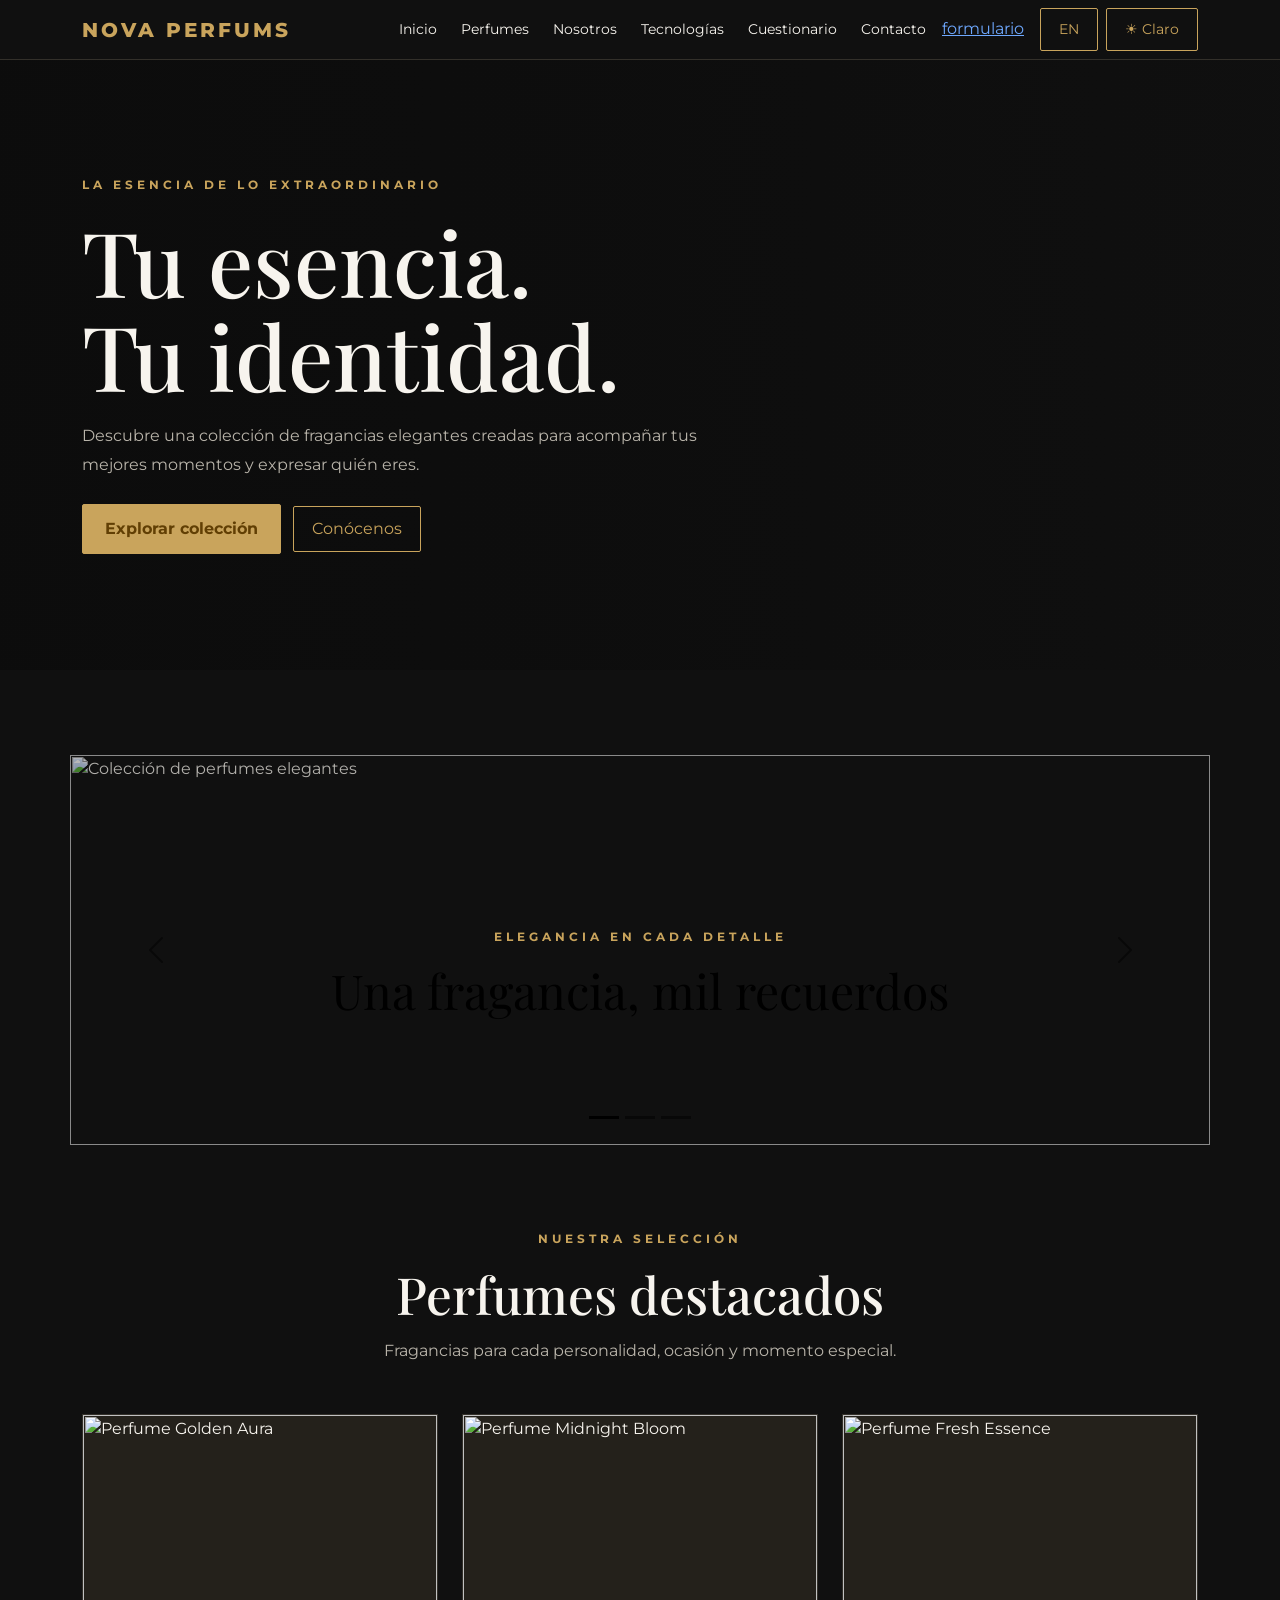
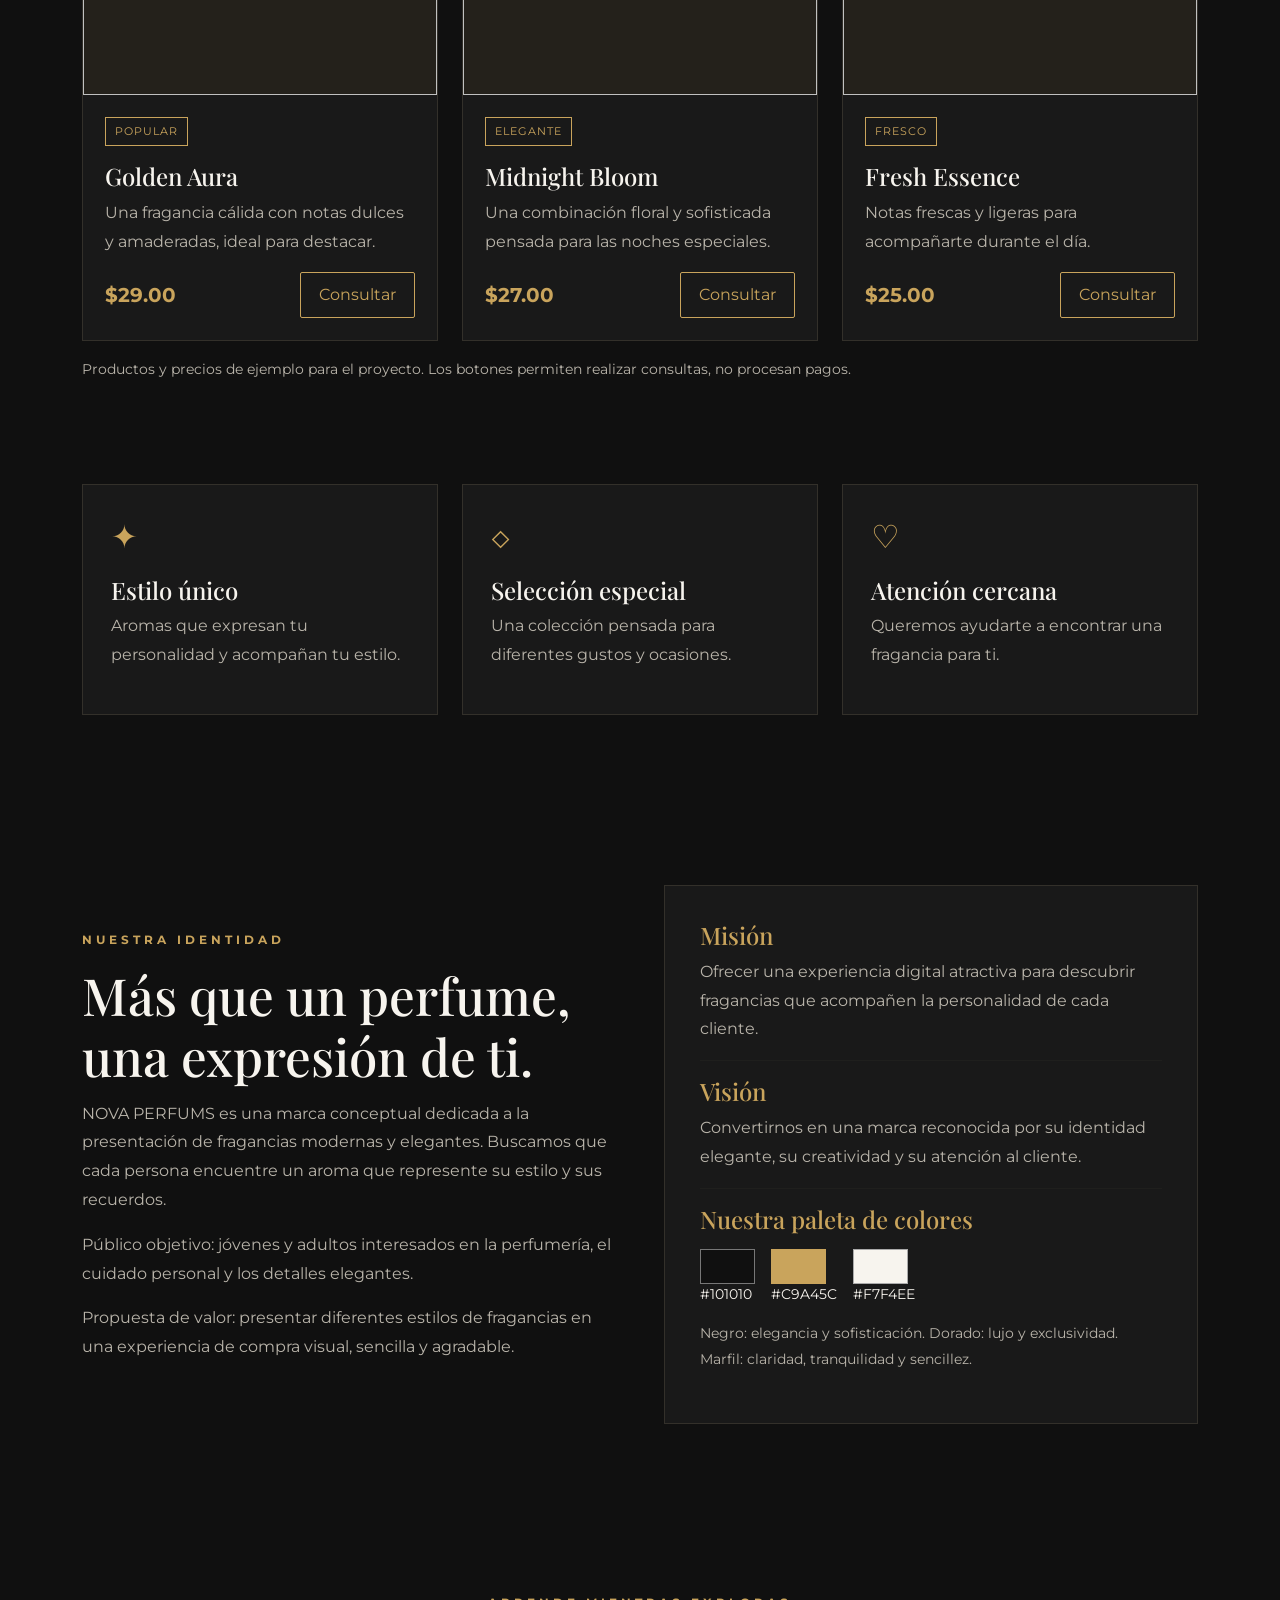
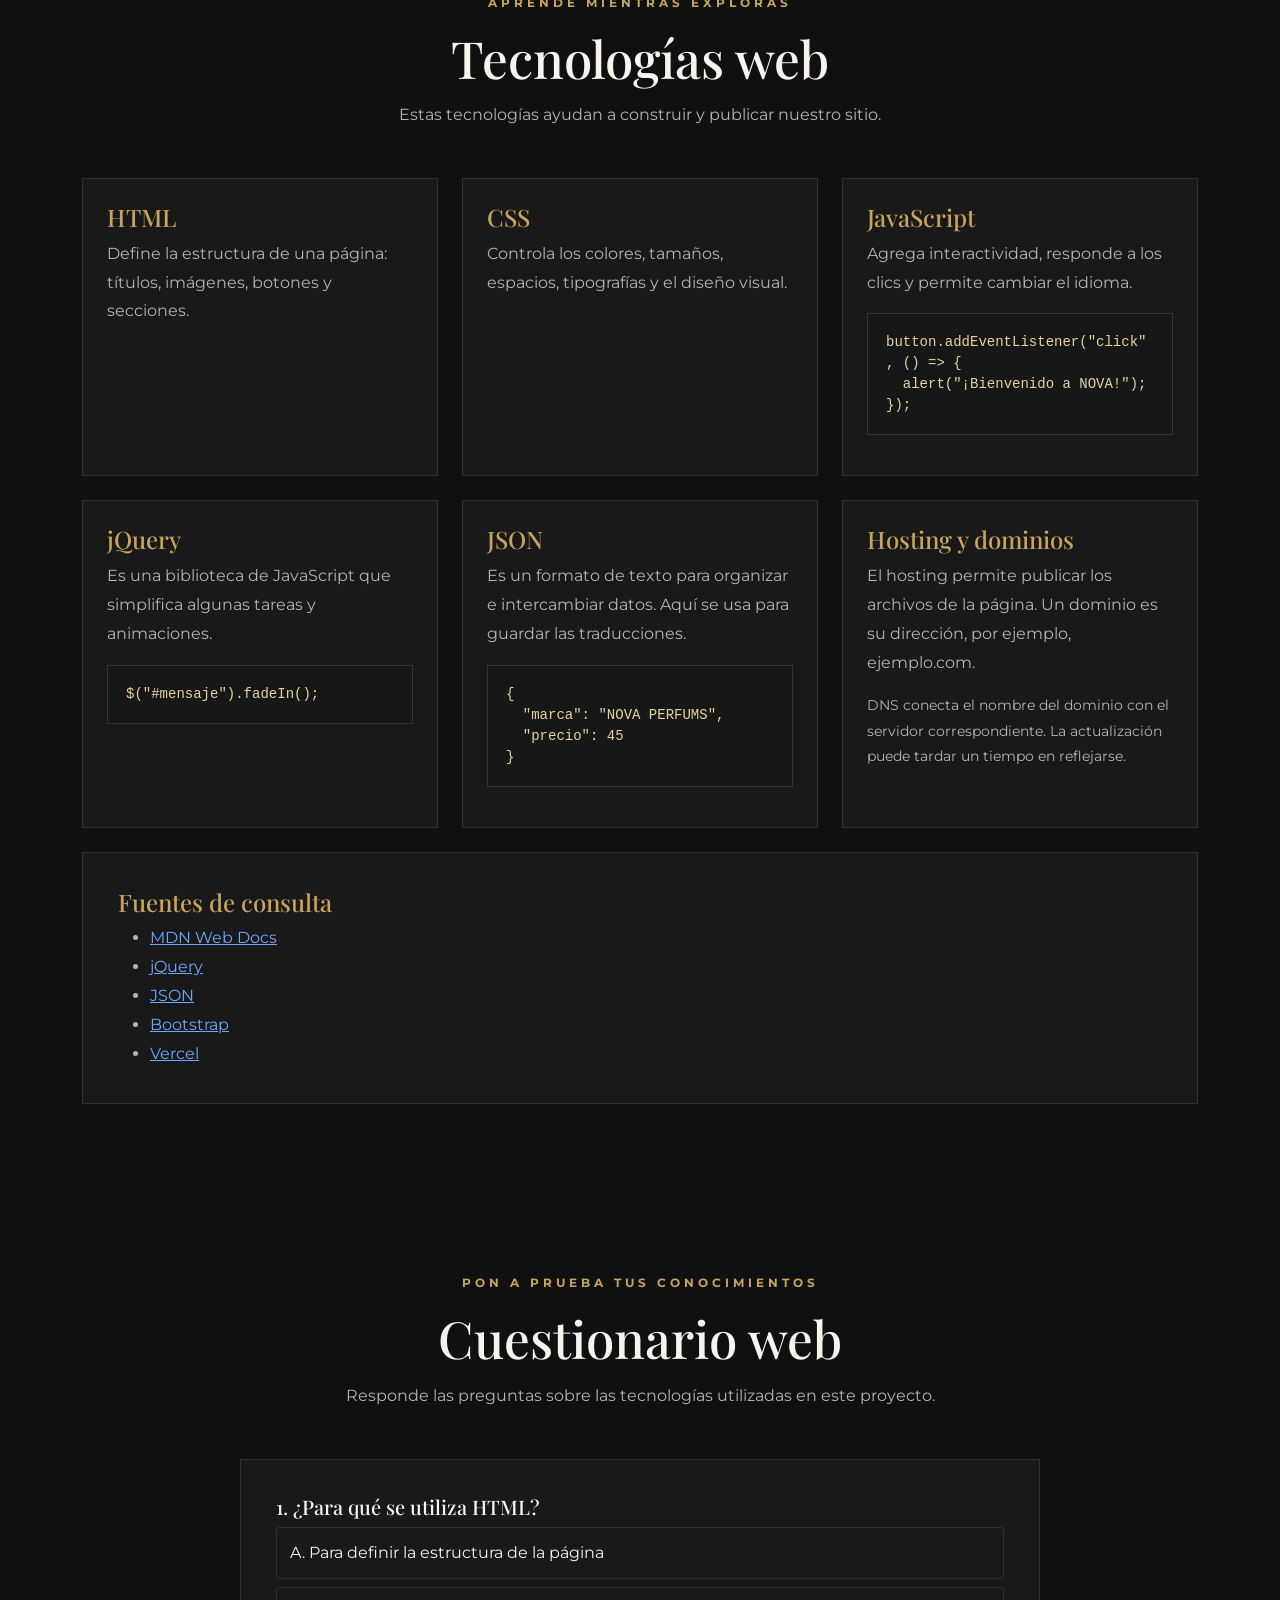
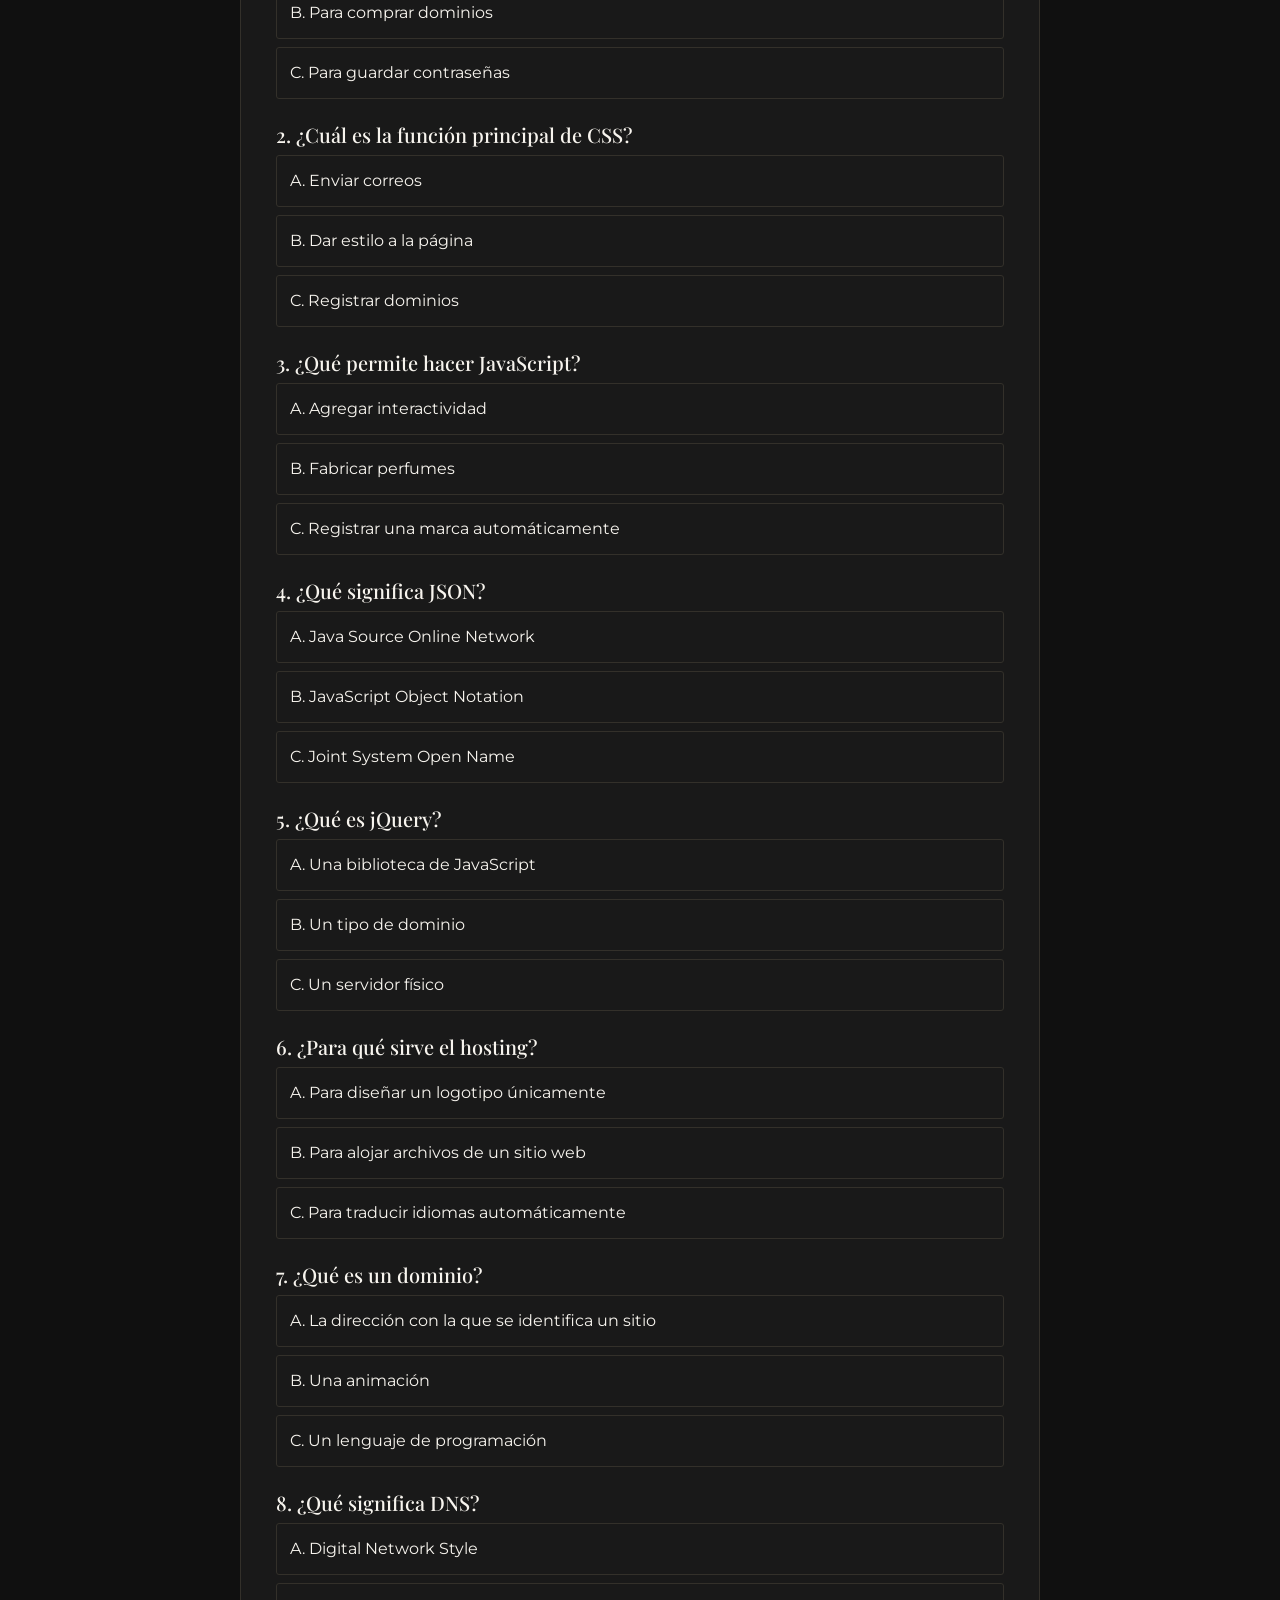
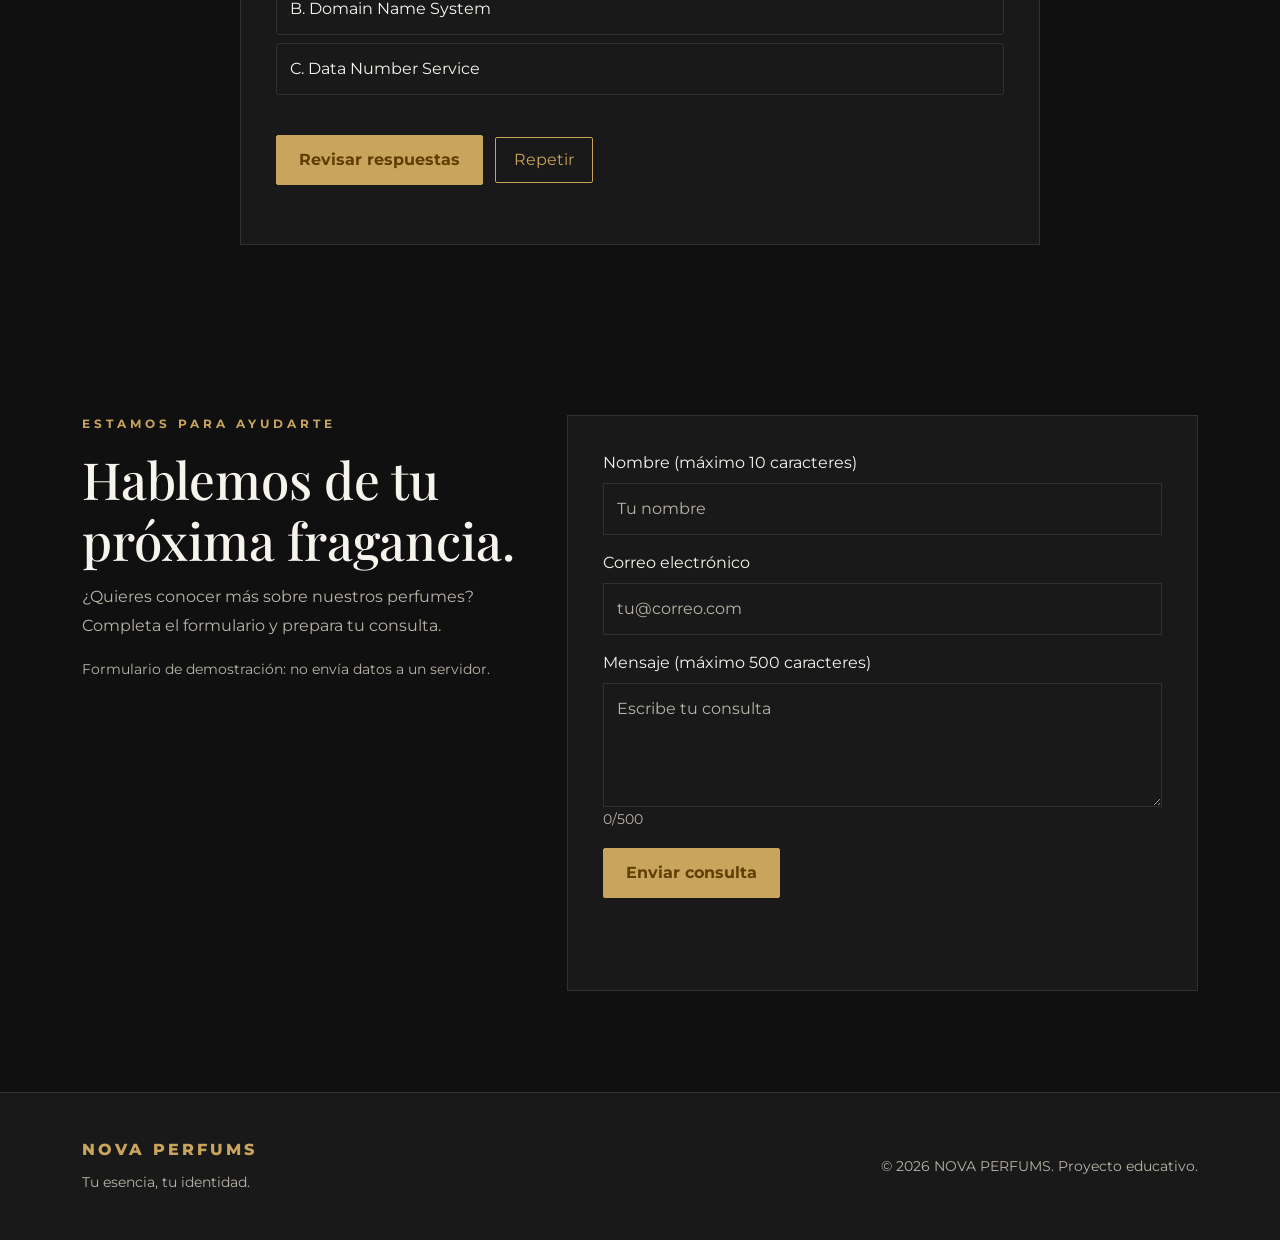
==== commit a46dfd82: "FIST COMMIT" ====
--- a/index.html
+++ b/index.html
@@ -1,4 +1,4 @@
-<!DOCTYPE html>
+<html>
 <html lang="es" data-bs-theme="dark">
 <head>
   <meta charset="UTF-8">
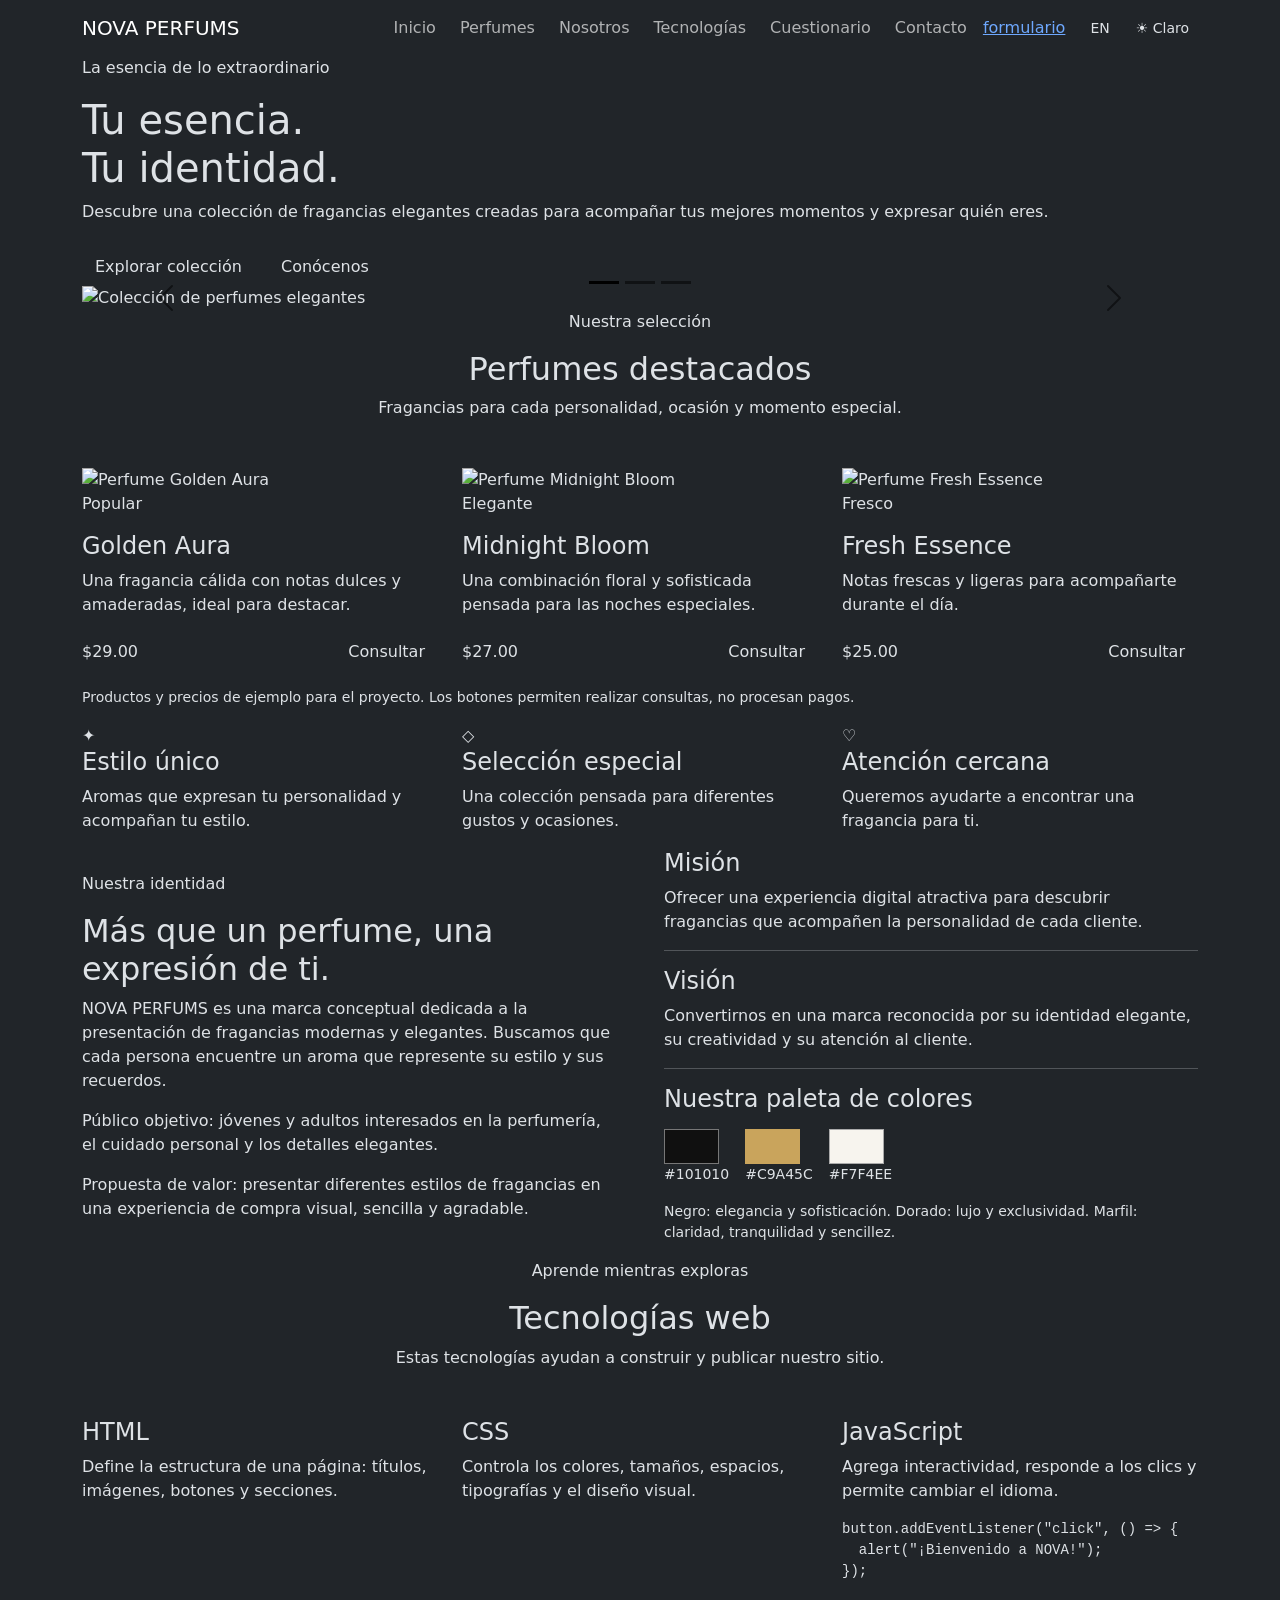
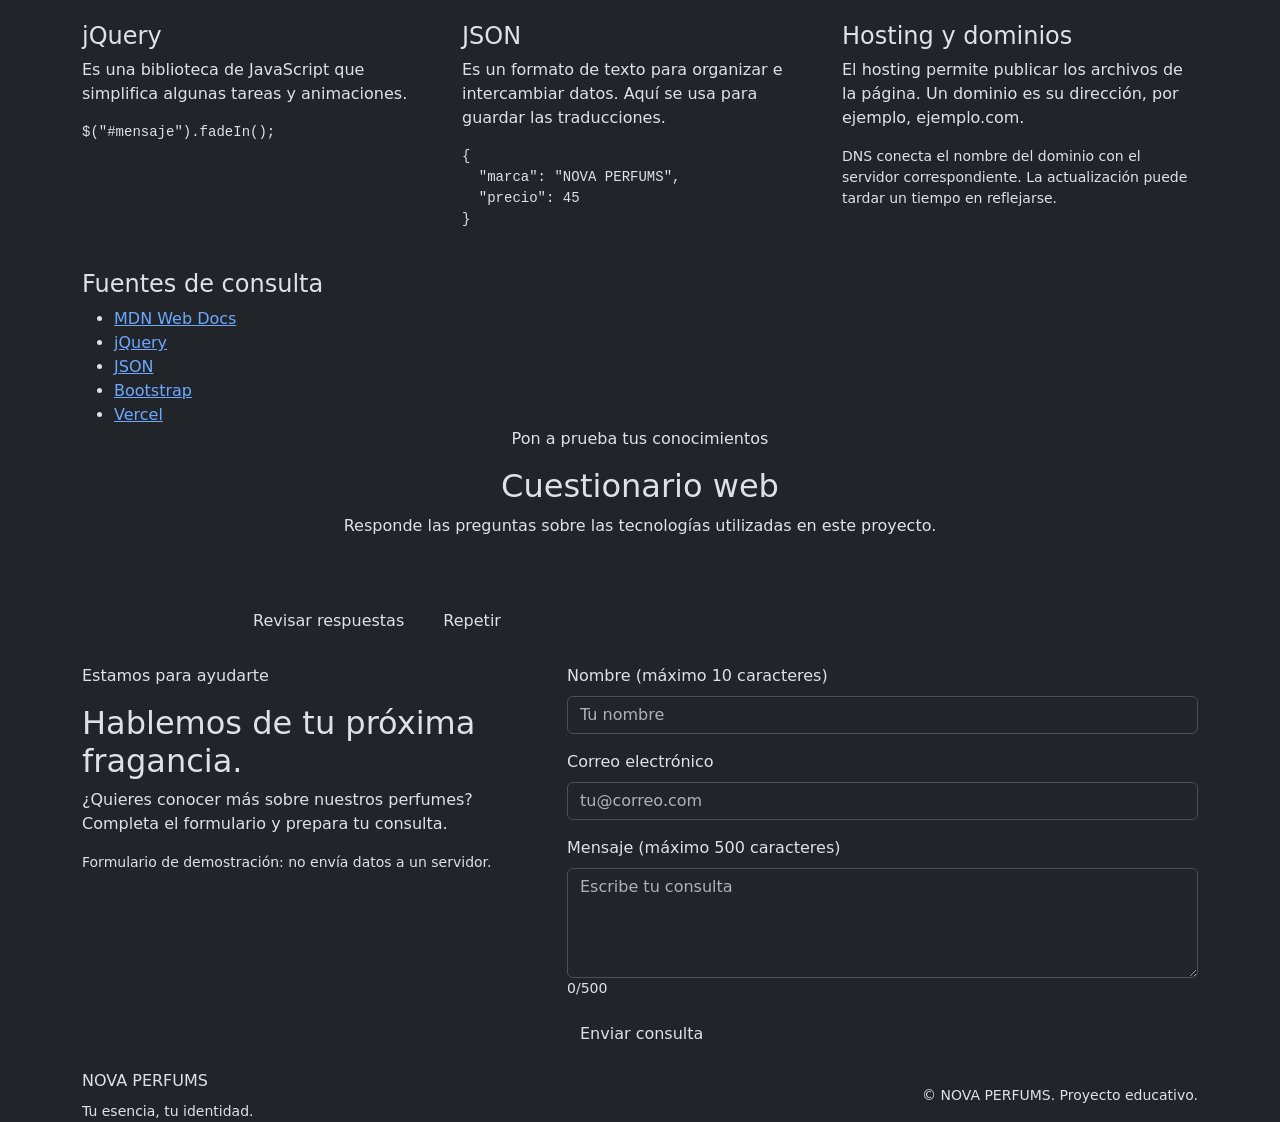
==== commit 5f0987e3: "third commit" ====
--- a/index.html
+++ b/index.html
@@ -13,316 +13,8 @@
   <!-- Tipografías -->
   <link href="https://fonts.googleapis.com/css2?family=Montserrat:wght@400;500;600;700;800&family=Playfair+Display:wght@500;600;700&display=swap" rel="stylesheet">
 
-  <style>
-    :root {
-      --gold: #c9a45c;
-      --gold-light: #e8d3a0;
-      --bg: #101010;
-      --surface: #191919;
-      --text: #f7f4ee;
-      --muted: #b9b4aa;
-      --border: #33302a;
-    }
-
-    * {
-      box-sizing: border-box;
-      scroll-behavior: smooth;
-    }
-
-    body {
-      margin: 0;
-      font-family: 'Montserrat', sans-serif;
-      background: var(--bg);
-      color: var(--text);
-      transition: background .3s, color .3s;
-    }
-
-    body.light-mode {
-      --bg: #f7f4ee;
-      --surface: #ffffff;
-      --text: #209be7;
-      --muted: #686157;
-      --border: #e5dfd3;
-    }
-
-    .navbar {
-      background: var(--bg);
-      border-bottom: 1px solid var(--border);
-    }
-
-    .navbar-brand {
-      color: var(--gold) !important;
-      font-weight: 800;
-      letter-spacing: 3px;
-    }
-
-    .nav-link {
-      color: var(--text) !important;
-      font-size: .85rem;
-    }
-
-    .nav-link:hover,
-    .gold {
-      color: var(--gold) !important;
-    }
-
-    .btn-gold {
-      background: var(--gold);
-      color: #613f04;
-      border: 1px solid var(--gold);
-      border-radius: 2px;
-      padding: 12px 22px;
-      font-weight: 700;
-      transition: .25s;
-    }
-
-    .btn-gold:hover {
-      background: var(--gold-light);
-      border-color: var(--gold-light);
-      color: #7a6848;
-      transform: translateY(-2px);
-    }
-
-    .btn-outline-gold {
-      border: 1px solid var(--gold);
-      color: var(--gold);
-      border-radius: 2px;
-      padding: 10px 18px;
-    }
-
-    .btn-outline-gold:hover {
-      background: var(--gold);
-      color: #17130c;
-    }
-
-    .hero {
-      min-height: 610px;
-      display: flex;
-      align-items: center;
-      background:
-        linear-gradient(90deg, rgba(12,12,12,.96), rgba(12,12,12,.65), rgba(12,12,12,.1)),
-        url('https://images.unsplash.com/photo-1541643600914-78b084683601?auto=format&fit=crop&w=1800&q=85')
-        center/cover;
-    }
-
-    .hero-content {
-      max-width: 650px;
-      padding-top: 65px;
-      padding-bottom: 65px;
-    }
-
-    .eyebrow {
-      color: var(--gold);
-      letter-spacing: 4px;
-      font-size: .75rem;
-      font-weight: 700;
-      text-transform: uppercase;
-    }
-
-    h1, h2, h3, .serif {
-      font-family: 'Playfair Display', serif;
-    }
-
-    .hero h1 {
-      font-size: clamp(3rem, 7vw, 5.6rem);
-      line-height: 1.05;
-      margin: 20px 0;
-    }
-
-    .section {
-      padding: 85px 0;
-    }
-
-    .section-title {
-      font-size: clamp(2rem, 4vw, 3.2rem);
-      margin: 12px 0;
-    }
-
-    .muted {
-      color: var(--muted);
-      line-height: 1.8;
-    }
-
-    .product-card {
-      background: var(--surface);
-      border: 1px solid var(--border);
-      height: 100%;
-      transition: transform .3s, border-color .3s;
-    }
-
-    .product-card:hover {
-      transform: translateY(-7px);
-      border-color: var(--gold);
-    }
-
-    .product-img {
-      width: 100%;
-      height: 280px;
-      object-fit: cover;
-      background: #24211b;
-    }
-
-    .product-info {
-      padding: 22px;
-    }
-
-    .price {
-      color: var(--gold);
-      font-size: 1.25rem;
-      font-weight: 700;
-    }
-
-    .tag {
-      display: inline-block;
-      border: 1px solid var(--gold);
-      color: var(--gold);
-      font-size: .7rem;
-      letter-spacing: 1px;
-      padding: 5px 9px;
-      text-transform: uppercase;
-    }
-
-    .feature {
-      padding: 28px;
-      height: 100%;
-      background: var(--surface);
-      border: 1px solid var(--border);
-    }
-
-    .feature-icon {
-      font-size: 2rem;
-      color: var(--gold);
-      margin-bottom: 15px;
-    }
-
-    .about-box {
-      background: var(--surface);
-      border: 1px solid var(--border);
-      padding: 35px;
-    }
-
-    .contact-input {
-      background: var(--surface);
-      color: var(--text);
-      border: 1px solid var(--border);
-      border-radius: 0;
-      padding: 13px;
-    }
-
-    .contact-input:focus {
-      background: var(--surface);
-      color: var(--text);
-      border-color: var(--gold);
-      box-shadow: 0 0 0 .15rem rgba(201,164,92,.15);
-    }
-
-    .contact-input::placeholder {
-      color: var(--muted);
-    }
-
-    .tech-card {
-      background: var(--surface);
-      border: 1px solid var(--border);
-      padding: 24px;
-      height: 100%;
-    }
-
-    pre {
-      background: #171717;
-      color: #e8d3a0;
-      border: 1px solid #38342d;
-      padding: 18px;
-      overflow-x: auto;
-      white-space: pre-wrap;
-    }
-
-    .quiz-option {
-      display: block;
-      width: 100%;
-      text-align: left;
-      padding: 13px;
-      margin: 8px 0;
-      border: 1px solid var(--border);
-      background: var(--surface);
-      color: var(--text);
-      border-radius: 3px;
-    }
-
-    .quiz-option:hover {
-      border-color: var(--gold);
-    }
-
-    .quiz-option.selected {
-      border: 2px solid var(--gold);
-    }
-
-    .quiz-option.correct {
-      border-color: #218838;
-    }
-
-    .quiz-option.wrong {
-      border-color: #dc3545;
-    }
-
-    .carousel-item img {
-      height: 390px;
-      width: 100%;
-      object-fit: cover;
-      filter: brightness(.72);
-    }
-
-    .carousel-caption {
-      bottom: 25%;
-    }
-
-    footer {
-      padding: 45px 0;
-      border-top: 1px solid var(--border);
-      background: var(--surface);
-    }
-
-    .form-message {
-      min-height: 25px;
-    }
-
-    .fade-up {
-      opacity: 0;
-      transform: translateY(20px);
-      transition: opacity .7s ease, transform .7s ease;
-    }
-
-    .fade-up.visible {
-      opacity: 1;
-      transform: translateY(0);
-    }
-
-    @media (max-width: 768px) {
-      .hero {
-        min-height: 520px;
-        background-position: 60% center;
-      }
-
-      .hero-content {
-        padding-top: 60px;
-      }
-
-      .section {
-        padding: 60px 0;
-      }
-
-      .product-img {
-        height: 240px;
-      }
-    }
-
-    @media (prefers-reduced-motion: reduce) {
-      *, *::before, *::after {
-        scroll-behavior: auto !important;
-        transition-duration: .01ms !important;
-        animation-duration: .01ms !important;
-      }
-    }
-  </style>
+  <!-- Estilos propios -->
+  <link rel="stylesheet" href="styles.css">
 </head>
 
 <body>
@@ -800,534 +492,8 @@
 <!-- jQuery -->
 <script src="https://code.jquery.com/jquery-3.7.1.min.js"></script>
 
-<script>
-/*
-  DICCIONARIO JSON:
-  Cada clave tiene su traducción en español e inglés.
-  Los textos de la página se actualizan con data-i18n.
-*/
-const translations = {
-  es: {
-    navHome: "Inicio",
-    navProducts: "Perfumes",
-    navAbout: "Nosotros",
-    navTech: "Tecnologías",
-    navQuiz: "Cuestionario",
-    navContact: "Contacto",
-    heroEyebrow: "La esencia de lo extraordinario",
-    heroTitle: "Tu esencia.<br>Tu identidad.",
-    heroText: "Descubre una colección de fragancias elegantes creadas para acompañar tus mejores momentos y expresar quién eres.",
-    heroButton: "Explorar colección",
-    aboutButton: "Conócenos",
-    slide1Small: "Elegancia en cada detalle",
-    slide1Title: "Una fragancia, mil recuerdos",
-    slide2Small: "Descubre tu estilo",
-    slide2Title: "Encuentra tu esencia",
-    slide3Small: "Momentos inolvidables",
-    slide3Title: "Deja tu propia huella",
-    collectionEyebrow: "Nuestra selección",
-    collectionTitle: "Perfumes destacados",
-    collectionText: "Fragancias para cada personalidad, ocasión y momento especial.",
-    tagPopular: "Popular",
-    tagElegant: "Elegante",
-    tagFresh: "Fresco",
-    goldenDesc: "Una fragancia cálida con notas dulces y amaderadas, ideal para destacar.",
-    midnightDesc: "Una combinación floral y sofisticada pensada para las noches especiales.",
-    freshDesc: "Notas frescas y ligeras para acompañarte durante el día.",
-    buyButton: "Consultar",
-    demoNotice: "Productos y precios de ejemplo para el proyecto. Los botones permiten realizar consultas, no procesan pagos.",
-    feature1Title: "Estilo único",
-    feature1Text: "Aromas que expresan tu personalidad y acompañan tu estilo.",
-    feature2Title: "Selección especial",
-    feature2Text: "Una colección pensada para diferentes gustos y ocasiones.",
-    feature3Title: "Atención cercana",
-    feature3Text: "Queremos ayudarte a encontrar una fragancia para ti.",
-    aboutEyebrow: "Nuestra identidad",
-    aboutTitle: "Más que un perfume, una expresión de ti.",
-    aboutText: "NOVA PERFUMS es una marca conceptual dedicada a la presentación de fragancias modernas y elegantes. Buscamos que cada persona encuentre un aroma que represente su estilo y sus recuerdos.",
-    audienceText: "Público objetivo: jóvenes y adultos interesados en la perfumería, el cuidado personal y los detalles elegantes.",
-    valueText: "Propuesta de valor: presentar diferentes estilos de fragancias en una experiencia de compra visual, sencilla y agradable.",
-    missionTitle: "Misión",
-    missionText: "Ofrecer una experiencia digital atractiva para descubrir fragancias que acompañen la personalidad de cada cliente.",
-    visionTitle: "Visión",
-    visionText: "Convertirnos en una marca reconocida por su identidad elegante, su creatividad y su atención al cliente.",
-    colorsTitle: "Nuestra paleta de colores",
-    colorsText: "Negro: elegancia y sofisticación. Dorado: lujo y exclusividad. Marfil: claridad, tranquilidad y sencillez.",
-    techEyebrow: "Aprende mientras exploras",
-    techTitle: "Tecnologías web",
-    techIntro: "Estas tecnologías ayudan a construir y publicar nuestro sitio.",
-    htmlText: "Define la estructura de una página: títulos, imágenes, botones y secciones.",
-    cssText: "Controla los colores, tamaños, espacios, tipografías y el diseño visual.",
-    jsText: "Agrega interactividad, responde a los clics y permite cambiar el idioma.",
-    jqueryText: "Es una biblioteca de JavaScript que simplifica algunas tareas y animaciones.",
-    jsonText: "Es un formato de texto para organizar e intercambiar datos. Aquí se usa para guardar las traducciones.",
-    hostingTitle: "Hosting y dominios",
-    hostingText: "El hosting permite publicar los archivos de la página. Un dominio es su dirección, por ejemplo, ejemplo.com.",
-    dnsText: "DNS conecta el nombre del dominio con el servidor correspondiente. La actualización puede tardar un tiempo en reflejarse.",
-    sourcesTitle: "Fuentes de consulta",
-    quizEyebrow: "Pon a prueba tus conocimientos",
-    quizTitle: "Cuestionario web",
-    quizIntro: "Responde las preguntas sobre las tecnologías utilizadas en este proyecto.",
-    checkAnswers: "Revisar respuestas",
-    resetQuiz: "Repetir",
-    contactEyebrow: "Estamos para ayudarte",
-    contactTitle: "Hablemos de tu próxima fragancia.",
-    contactText: "¿Quieres conocer más sobre nuestros perfumes? Completa el formulario y prepara tu consulta.",
-    contactDemo: "Formulario de demostración: no envía datos a un servidor.",
-    nameLabel: "Nombre (máximo 10 caracteres)",
-    namePlaceholder: "Tu nombre",
-    emailLabel: "Correo electrónico",
-    emailPlaceholder: "tu@correo.com",
-    messageLabel: "Mensaje (máximo 500 caracteres)",
-    messagePlaceholder: "Escribe tu consulta",
-    sendButton: "Enviar consulta",
-    footerTagline: "Tu esencia, tu identidad.",
-    footerRights: "Proyecto educativo.",
-    lightButton: "☀ Claro",
-    darkButton: "☾ Oscuro",
-    purchaseMessage: "Has seleccionado {product}. Esta demostración no procesa compras.",
-    emptyFields: "Completa todos los campos.",
-    invalidEmail: "Escribe un correo electrónico válido que incluya @.",
-    nameTooLong: "El nombre no puede superar los 10 caracteres.",
-    messageTooLong: "El mensaje no puede superar los 500 caracteres.",
-    formSuccess: "Formulario validado correctamente. Esta demostración no envió tus datos.",
-    quizScore: "Tu resultado: {score} de {total} respuestas correctas.",
-    quizCorrect: "¡Correcto!",
-    quizWrong: "Incorrecto. ",
-    quizExplanation: "Respuesta correcta: ",
-    unanswered: "Selecciona una respuesta para cada pregunta.",
-    questions: [
-      {
-        q: "¿Para qué se utiliza HTML?",
-        a: ["Para definir la estructura de la página", "Para comprar dominios", "Para guardar contraseñas"],
-        correct: 0,
-        explanation: "HTML organiza el contenido y la estructura."
-      },
-      {
-        q: "¿Cuál es la función principal de CSS?",
-        a: ["Enviar correos", "Dar estilo a la página", "Registrar dominios"],
-        correct: 1,
-        explanation: "CSS controla la presentación visual."
-      },
-      {
-        q: "¿Qué permite hacer JavaScript?",
-        a: ["Agregar interactividad", "Fabricar perfumes", "Registrar una marca automáticamente"],
-        correct: 0,
-        explanation: "JavaScript permite responder a eventos y actualizar la página."
-      },
-      {
-        q: "¿Qué significa JSON?",
-        a: ["Java Source Online Network", "JavaScript Object Notation", "Joint System Open Name"],
-        correct: 1,
-        explanation: "JSON es un formato de texto para representar datos."
-      },
-      {
-        q: "¿Qué es jQuery?",
-        a: ["Una biblioteca de JavaScript", "Un tipo de dominio", "Un servidor físico"],
-        correct: 0,
-        explanation: "jQuery simplifica ciertas operaciones de JavaScript."
-      },
-      {
-        q: "¿Para qué sirve el hosting?",
-        a: ["Para diseñar un logotipo únicamente", "Para alojar archivos de un sitio web", "Para traducir idiomas automáticamente"],
-        correct: 1,
-        explanation: "El hosting permite que los archivos del sitio estén disponibles en internet."
-      },
-      {
-        q: "¿Qué es un dominio?",
-        a: ["La dirección con la que se identifica un sitio", "Una animación", "Un lenguaje de programación"],
-        correct: 0,
-        explanation: "El dominio es un nombre como ejemplo.com."
-      },
-      {
-        q: "¿Qué significa DNS?",
-        a: ["Digital Network Style", "Domain Name System", "Data Number Service"],
-        correct: 1,
-        explanation: "DNS ayuda a encontrar la dirección asociada a un dominio."
-      }
-    ]
-  },
-
-  en: {
-    navHome: "Home",
-    navProducts: "Perfumes",
-    navAbout: "About Us",
-    navTech: "Technologies",
-    navQuiz: "Quiz",
-    navContact: "Contact",
-    heroEyebrow: "The essence of extraordinary",
-    heroTitle: "Your essence.<br>Your identity.",
-    heroText: "Discover a collection of elegant fragrances designed to accompany your best moments and express who you are.",
-    heroButton: "Explore Collection",
-    aboutButton: "About Us",
-    slide1Small: "Elegance in every detail",
-    slide1Title: "One fragrance, a thousand memories",
-    slide2Small: "Discover your style",
-    slide2Title: "Find your essence",
-    slide3Small: "Unforgettable moments",
-    slide3Title: "Leave your own mark",
-    collectionEyebrow: "Our selection",
-    collectionTitle: "Featured Perfumes",
-    collectionText: "Fragrances for every personality, occasion, and special moment.",
-    tagPopular: "Popular",
-    tagElegant: "Elegant",
-    tagFresh: "Fresh",
-    goldenDesc: "A warm fragrance with sweet and woody notes, perfect for standing out.",
-    midnightDesc: "A sophisticated floral combination designed for special evenings.",
-    freshDesc: "Fresh, light notes to accompany you throughout the day.",
-    buyButton: "Inquire",
-    demoNotice: "Sample products and prices for this project. The buttons allow inquiries; they do not process payments.",
-    feature1Title: "Unique Style",
-    feature1Text: "Scents that express your personality and complement your style.",
-    feature2Title: "Special Selection",
-    feature2Text: "A collection designed for different tastes and occasions.",
-    feature3Title: "Personal Attention",
-    feature3Text: "We want to help you find a fragrance that suits you.",
-    aboutEyebrow: "Our identity",
-    aboutTitle: "More than a perfume, an expression of you.",
-    aboutText: "NOVA PERFUMS is a conceptual brand dedicated to presenting modern and elegant fragrances. We want everyone to find a scent that represents their style and memories.",
-    audienceText: "Target audience: young people and adults interested in fragrances, personal care, and elegant details.",
-    valueText: "Value proposition: present different fragrance styles through a simple, attractive, and enjoyable shopping experience.",
-    missionTitle: "Mission",
-    missionText: "Offer an engaging digital experience for discovering fragrances that complement each customer's personality.",
-    visionTitle: "Vision",
-    visionText: "Become a brand recognized for its elegant identity, creativity, and customer service.",
-    colorsTitle: "Our color palette",
-    colorsText: "Black: elegance and sophistication. Gold: luxury and exclusivity. Ivory: clarity, calm, and simplicity.",
-    techEyebrow: "Learn as you explore",
-    techTitle: "Web Technologies",
-    techIntro: "These technologies help us build and publish our website.",
-    htmlText: "Defines a page's structure: headings, images, buttons, and sections.",
-    cssText: "Controls colors, sizes, spacing, fonts, and visual design.",
-    jsText: "Adds interactivity, responds to clicks, and allows the language to change.",
-    jqueryText: "A JavaScript library that simplifies certain tasks and animations.",
-    jsonText: "A text format for organizing and exchanging data. Here, it stores translations.",
-    hostingTitle: "Hosting and Domains",
-    hostingText: "Hosting stores and serves website files. A domain is the site's address, such as example.com.",
-    dnsText: "DNS connects a domain name to the appropriate server. Updates may take time to appear everywhere.",
-    sourcesTitle: "References",
-    quizEyebrow: "Test your knowledge",
-    quizTitle: "Web Quiz",
-    quizIntro: "Answer questions about the technologies used in this project.",
-    checkAnswers: "Check Answers",
-    resetQuiz: "Try Again",
-    contactEyebrow: "We are here to help",
-    contactTitle: "Let's talk about your next fragrance.",
-    contactText: "Want to learn more about our perfumes? Fill out the form to prepare your inquiry.",
-    contactDemo: "Demo form: it does not send data to a server.",
-    nameLabel: "Name (maximum 10 characters)",
-    namePlaceholder: "Your name",
-    emailLabel: "Email address",
-    emailPlaceholder: "you@email.com",
-    messageLabel: "Message (maximum 500 characters)",
-    messagePlaceholder: "Write your inquiry",
-    sendButton: "Send Inquiry",
-    footerTagline: "Your essence, your identity.",
-    footerRights: "Educational project.",
-    lightButton: "☀ Light",
-    darkButton: "☾ Dark",
-    purchaseMessage: "You selected {product}. This demo does not process purchases.",
-    emptyFields: "Please complete all fields.",
-    invalidEmail: "Enter a valid email address containing @.",
-    nameTooLong: "The name cannot exceed 10 characters.",
-    messageTooLong: "The message cannot exceed 500 characters.",
-    formSuccess: "Form validated successfully. This demo did not send your data.",
-    quizScore: "Your score: {score} out of {total} correct answers.",
-    quizCorrect: "Correct!",
-    quizWrong: "Incorrect. ",
-    quizExplanation: "Correct answer: ",
-    unanswered: "Select an answer for every question.",
-    questions: [
-      {
-        q: "What is HTML used for?",
-        a: ["Defining the page structure", "Buying domains", "Storing passwords"],
-        correct: 0,
-        explanation: "HTML organizes content and structure."
-      },
-      {
-        q: "What is the main purpose of CSS?",
-        a: ["Sending emails", "Styling the page", "Registering domains"],
-        correct: 1,
-        explanation: "CSS controls the visual presentation."
-      },
-      {
-        q: "What does JavaScript allow you to do?",
-        a: ["Add interactivity", "Manufacture perfumes", "Automatically register a brand"],
-        correct: 0,
-        explanation: "JavaScript responds to events and updates the page."
-      },
-      {
-        q: "What does JSON stand for?",
-        a: ["Java Source Online Network", "JavaScript Object Notation", "Joint System Open Name"],
-        correct: 1,
-        explanation: "JSON is a text format for representing data."
-      },
-      {
-        q: "What is jQuery?",
-        a: ["A JavaScript library", "A domain type", "A physical server"],
-        correct: 0,
-        explanation: "jQuery simplifies certain JavaScript operations."
-      },
-      {
-        q: "What is web hosting used for?",
-        a: ["Only designing a logo", "Hosting website files", "Automatically translating languages"],
-        correct: 1,
-        explanation: "Hosting makes website files available on the internet."
-      },
-      {
-        q: "What is a domain?",
-        a: ["The address used to identify a website", "An animation", "A programming language"],
-        correct: 0,
-        explanation: "A domain is a name such as example.com."
-      },
-      {
-        q: "What does DNS stand for?",
-        a: ["Digital Network Style", "Domain Name System", "Data Number Service"],
-        correct: 1,
-        explanation: "DNS helps locate the address associated with a domain."
-      }
-    ]
-  }
-};
-
-let currentLanguage = "es";
-let quizSubmitted = false;
-let selectedAnswers = {};
-
-// Aplicar traducciones a todos los elementos data-i18n.
-function translatePage() {
-  const dictionary = translations[currentLanguage];
-
-  document.documentElement.lang = currentLanguage;
-
-  document.querySelectorAll("[data-i18n]").forEach(element => {
-    const key = element.dataset.i18n;
-    if (dictionary[key] !== undefined && typeof dictionary[key] === "string") {
-      element.innerHTML = dictionary[key];
-    }
-  });
-
-  document.querySelectorAll("[data-i18n-placeholder]").forEach(element => {
-    const key = element.dataset.i18nPlaceholder;
-    if (dictionary[key]) {
-      element.placeholder = dictionary[key];
-    }
-  });
-
-  document.getElementById("languageButton").textContent =
-    currentLanguage === "es" ? "EN" : "ES";
-
-  updateThemeButton();
-  renderQuiz();
-
-  document.title = currentLanguage === "es"
-    ? "NOVA PERFUMS | Tu esencia, tu identidad"
-    : "NOVA PERFUMS | Your essence, your identity";
-}
-
-// Cambiar entre español e inglés.
-document.getElementById("languageButton").addEventListener("click", () => {
-  currentLanguage = currentLanguage === "es" ? "en" : "es";
-  localStorage.setItem("novaLanguage", currentLanguage);
-  translatePage();
-});
-
-// Cambiar modo claro y oscuro.
-function updateThemeButton() {
-  const light = document.body.classList.contains("light-mode");
-  document.getElementById("themeButton").textContent =
-    light ? translations[currentLanguage].darkButton
-          : translations[currentLanguage].lightButton;
-}
-
-function setTheme(theme) {
-  document.body.classList.toggle("light-mode", theme === "light");
-  document.documentElement.setAttribute(
-    "data-bs-theme",
-    theme === "light" ? "light" : "dark"
-  );
-
-  localStorage.setItem("novaTheme", theme);
-  updateThemeButton();
-}
-
-document.getElementById("themeButton").addEventListener("click", () => {
-  const isLight = document.body.classList.contains("light-mode");
-  setTheme(isLight ? "dark" : "light");
-});
-
-// Consultas de productos.
-document.querySelectorAll(".buy-button").forEach(button => {
-  button.addEventListener("click", () => {
-    const message = translations[currentLanguage].purchaseMessage
-      .replace("{product}", button.dataset.product);
-    alert(message);
-  });
-});
-
-// Validar formulario de contacto.
-$("#message").on("input", function () {
-  $("#charCount").text(this.value.length);
-});
-
-document.getElementById("contactForm").addEventListener("submit", event => {
-  event.preventDefault();
-
-  const dictionary = translations[currentLanguage];
-  const name = document.getElementById("name").value.trim();
-  const email = document.getElementById("email").value.trim();
-  const message = document.getElementById("message").value.trim();
-  const result = document.getElementById("contactResult");
-
-  result.className = "form-message mt-3 text-danger";
-
-  if (!name || !email || !message) {
-    result.textContent = dictionary.emptyFields;
-    return;
-  }
-
-  if (name.length > 10) {
-    result.textContent = dictionary.nameTooLong;
-    return;
-  }
-
-  if (!email.includes("@") || !/^[^\s@]+@[^\s@]+\.[^\s@]+$/.test(email)) {
-    result.textContent = dictionary.invalidEmail;
-    return;
-  }
-
-  if (message.length > 500) {
-    result.textContent = dictionary.messageTooLong;
-    return;
-  }
-
-  result.className = "form-message mt-3 text-success";
-  result.textContent = dictionary.formSuccess;
-  event.target.reset();
-  $("#charCount").text("0");
-});
-
-// Cuestionario dinámico traducido.
-function renderQuiz() {
-  const questions = translations[currentLanguage].questions;
-  const container = document.getElementById("quizQuestions");
-
-  container.innerHTML = questions.map((question, index) => `
-    <div class="mb-4 quiz-question">
-      <h3 class="h5">${index + 1}. ${question.q}</h3>
-      ${question.a.map((answer, answerIndex) => `
-        <button type="button"
-          class="quiz-option ${selectedAnswers[index] === answerIndex ? "selected" : ""}"
-          data-question="${index}" data-answer="${answerIndex}">
-          ${String.fromCharCode(65 + answerIndex)}. ${answer}
-        </button>
-      `).join("")}
-      <div class="small mt-2" aria-live="polite" id="feedback-${index}"></div>
-    </div>
-  `).join("");
-
-  container.querySelectorAll(".quiz-option").forEach(button => {
-    button.addEventListener("click", () => {
-      if (quizSubmitted) return;
-
-      const questionIndex = Number(button.dataset.question);
-      const answerIndex = Number(button.dataset.answer);
-      selectedAnswers[questionIndex] = answerIndex;
-
-      container.querySelectorAll(
-        `[data-question="${questionIndex}"]`
-      ).forEach(option => option.classList.remove("selected"));
-
-      button.classList.add("selected");
-    });
-  });
-}
-
-document.getElementById("quizForm").addEventListener("submit", event => {
-  event.preventDefault();
-
-  const dictionary = translations[currentLanguage];
-  const questions = dictionary.questions;
-
-  if (Object.keys(selectedAnswers).length !== questions.length) {
-    document.getElementById("quizResult").textContent = dictionary.unanswered;
-    return;
-  }
-
-  quizSubmitted = true;
-  let score = 0;
-
-  questions.forEach((question, index) => {
-    const selected = selectedAnswers[index];
-    const options = document.querySelectorAll(
-      `[data-question="${index}"]`
-    );
-
-    options.forEach((option, answerIndex) => {
-      option.disabled = true;
-
-      if (answerIndex === question.correct) {
-        option.classList.add("correct");
-      }
-
-      if (answerIndex === selected && selected !== question.correct) {
-        option.classList.add("wrong");
-      }
-    });
-
-    const feedback = document.getElementById(`feedback-${index}`);
-
-    if (selected === question.correct) {
-      score++;
-      feedback.className = "small mt-2 text-success";
-      feedback.textContent = dictionary.quizCorrect + " " + question.explanation;
-    } else {
-      feedback.className = "small mt-2 text-danger";
-      feedback.textContent =
-        dictionary.quizWrong + dictionary.quizExplanation +
-        question.a[question.correct] + ". " + question.explanation;
-    }
-  });
-
-  document.getElementById("quizResult").textContent =
-    dictionary.quizScore
-      .replace("{score}", score)
-      .replace("{total}", questions.length);
-});
-
-document.getElementById("resetQuiz").addEventListener("click", () => {
-  selectedAnswers = {};
-  quizSubmitted = false;
-  document.getElementById("quizResult").textContent = "";
-  renderQuiz();
-});
-
-// Animaciones suaves al aparecer las secciones.
-const observer = new IntersectionObserver(entries => {
-  entries.forEach(entry => {
-    if (entry.isIntersecting) {
-      entry.target.classList.add("visible");
-      observer.unobserve(entry.target);
-    }
-  });
-}, { threshold: 0.12 });
-
-document.querySelectorAll(".fade-up").forEach(element => observer.observe(element));
-
-// Año automático.
-document.getElementById("year").textContent = new Date().getFullYear();
-
-// Recuperar preferencias guardadas.
-const savedLanguage = localStorage.getItem("novaLanguage");
-const savedTheme = localStorage.getItem("novaTheme");
-
-if (savedLanguage === "en" || savedLanguage === "es") {
-  currentLanguage = savedLanguage;
-}
-
-setTheme(savedTheme === "light" ? "light" : "dark");
-translatePage();
-</script>
+<!-- JavaScript propio -->
+<script src="script.js"></script>
 
 </body>
 </html>
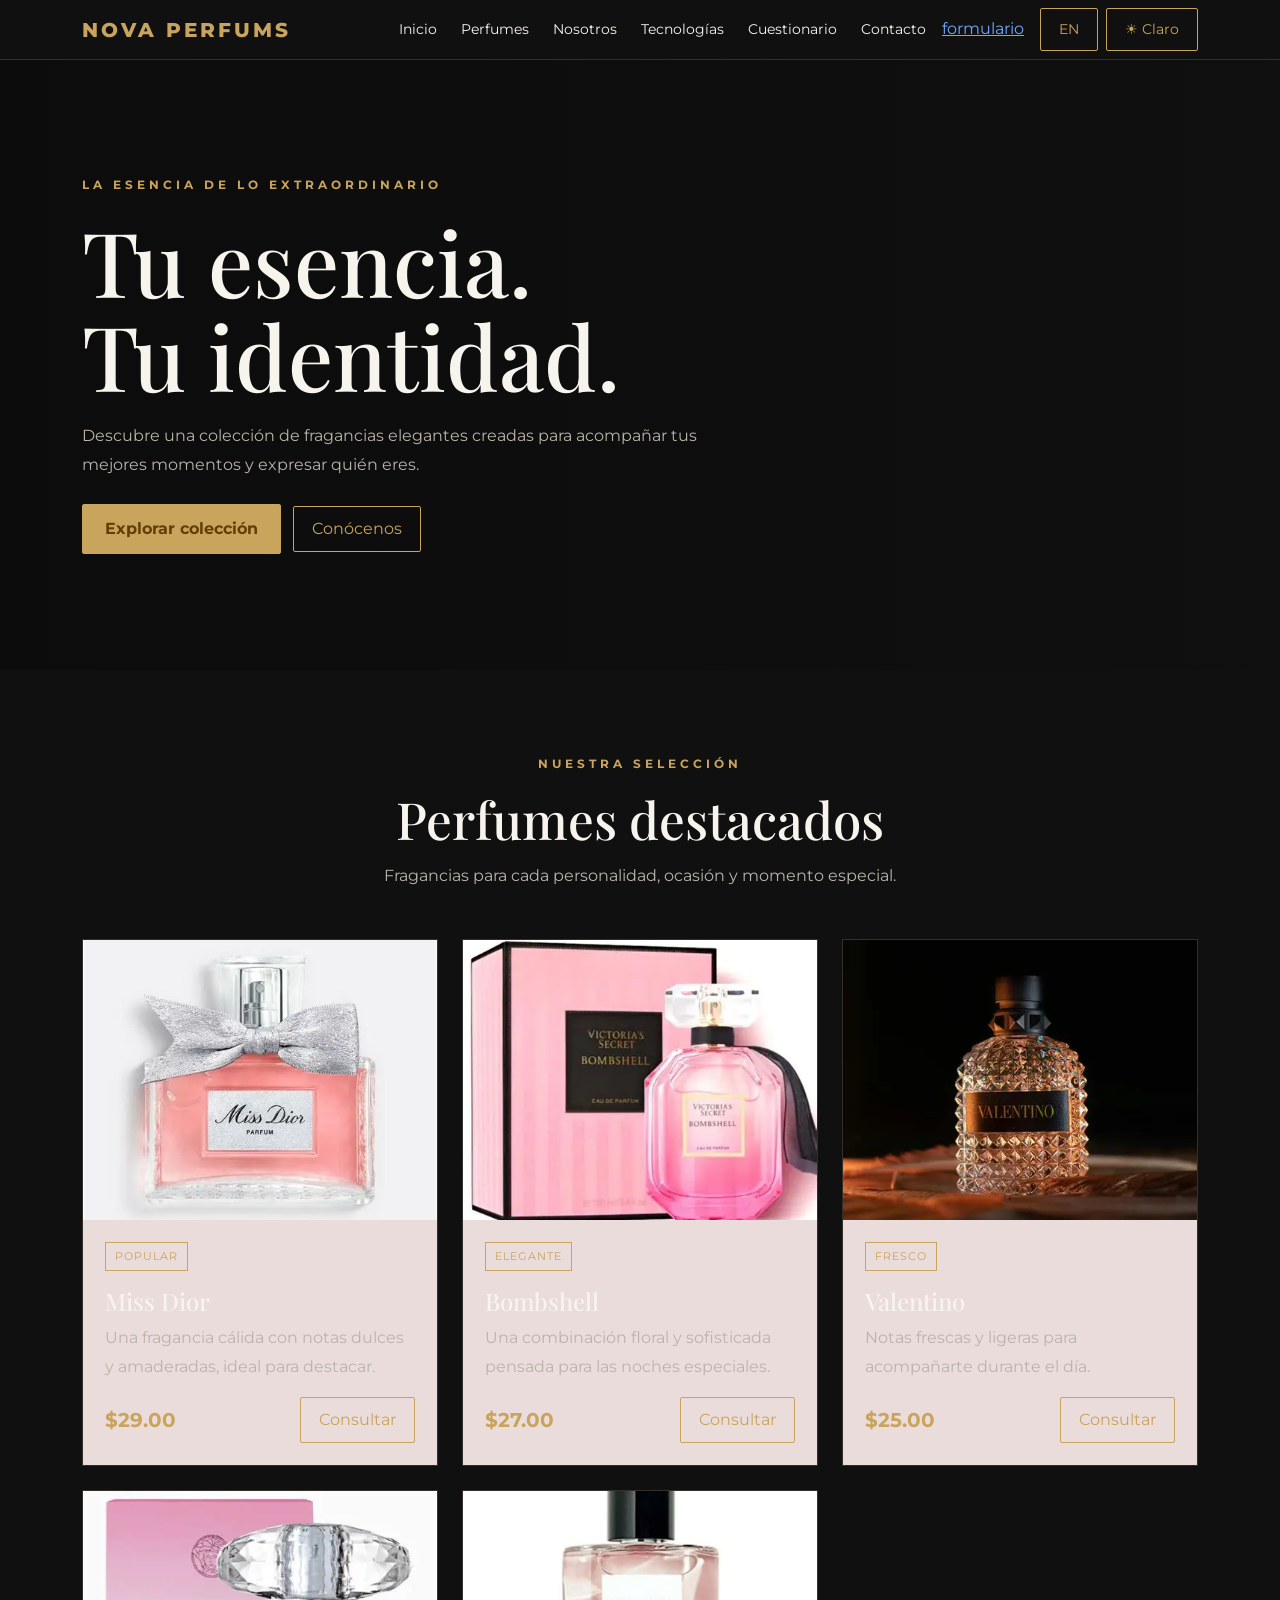
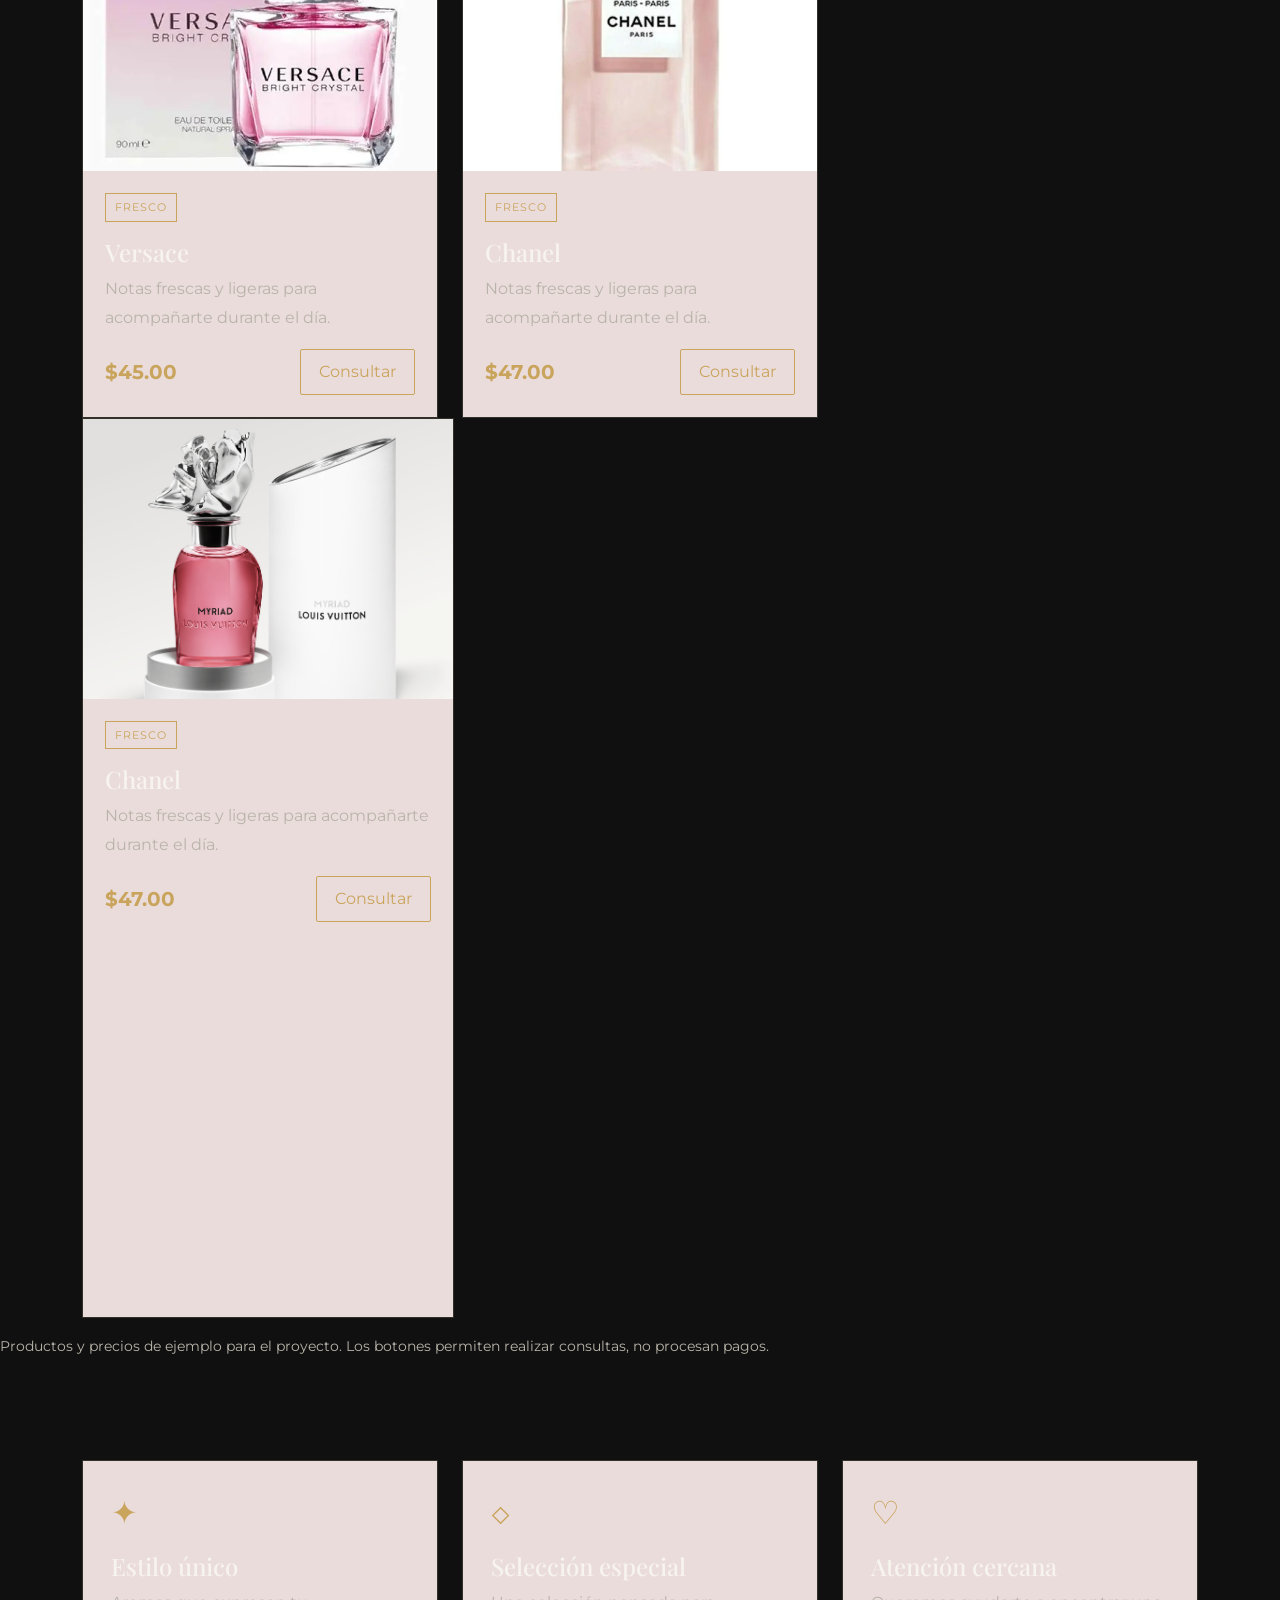
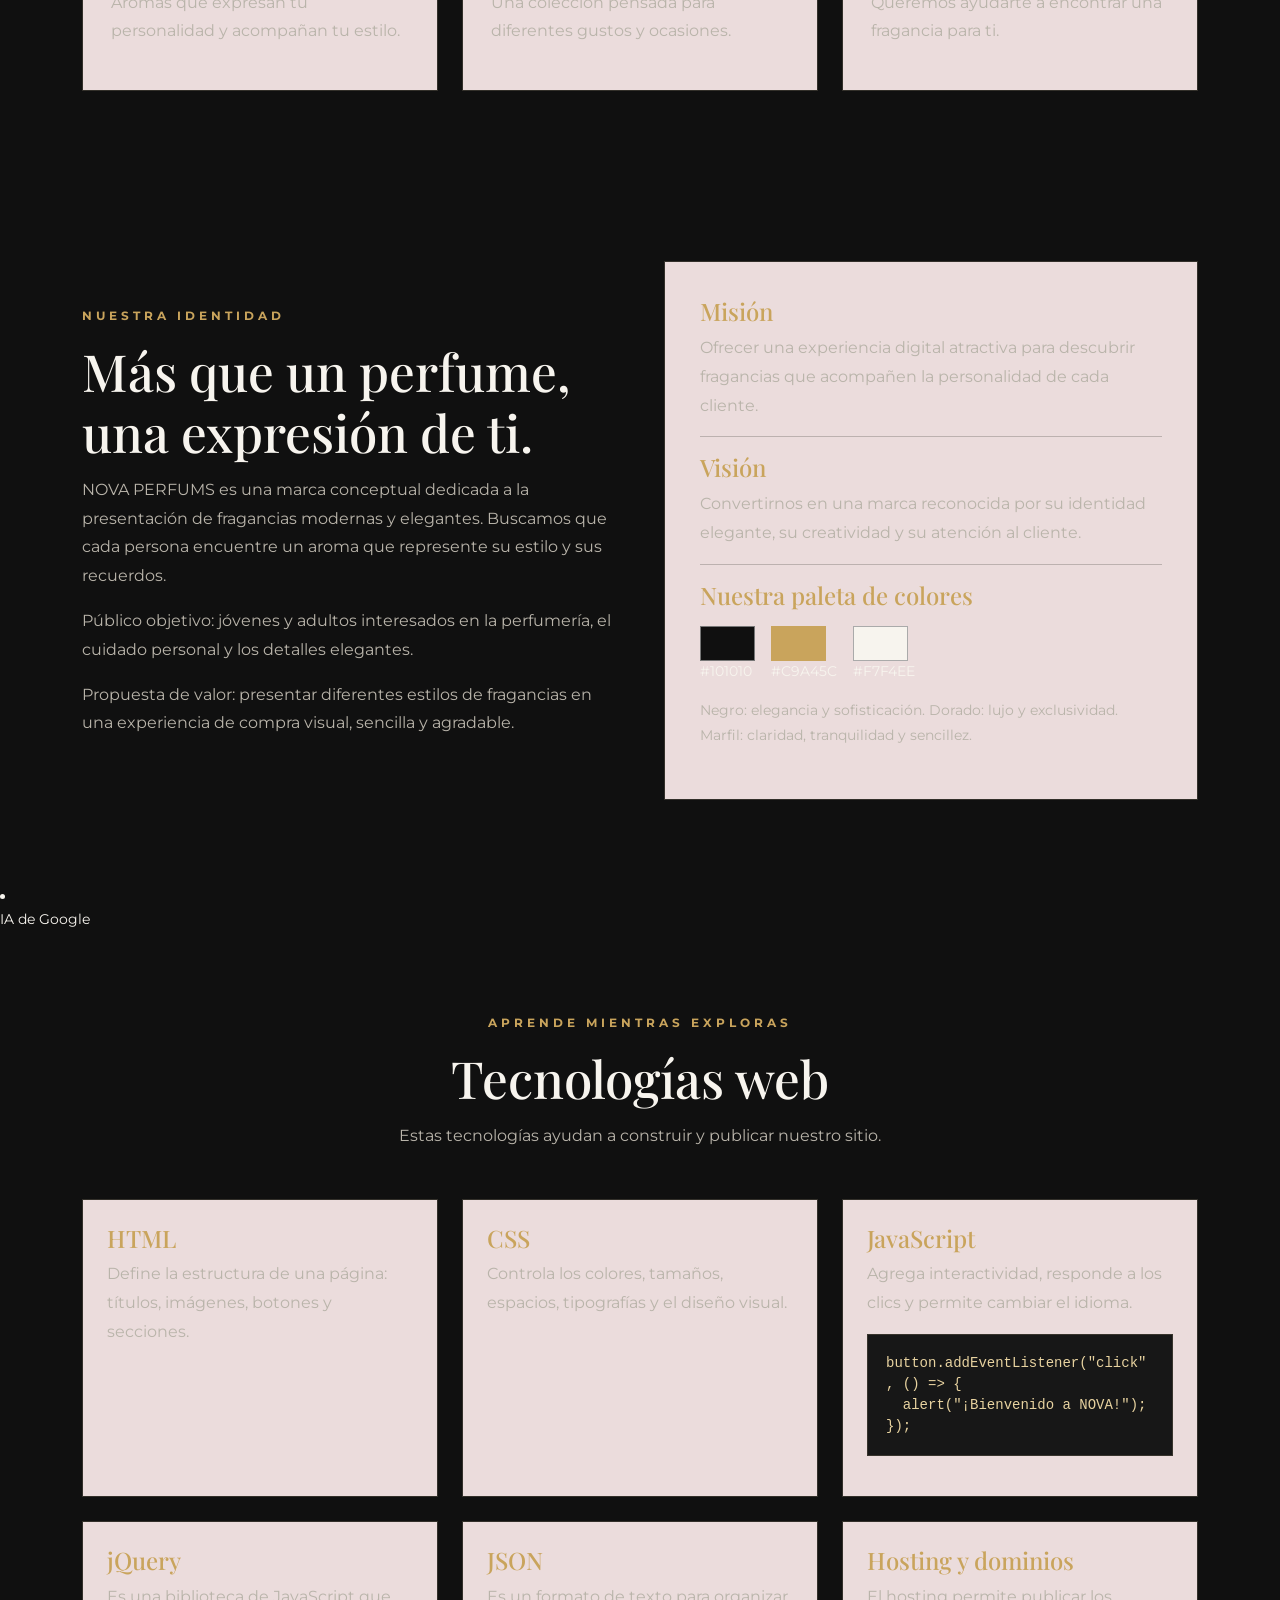
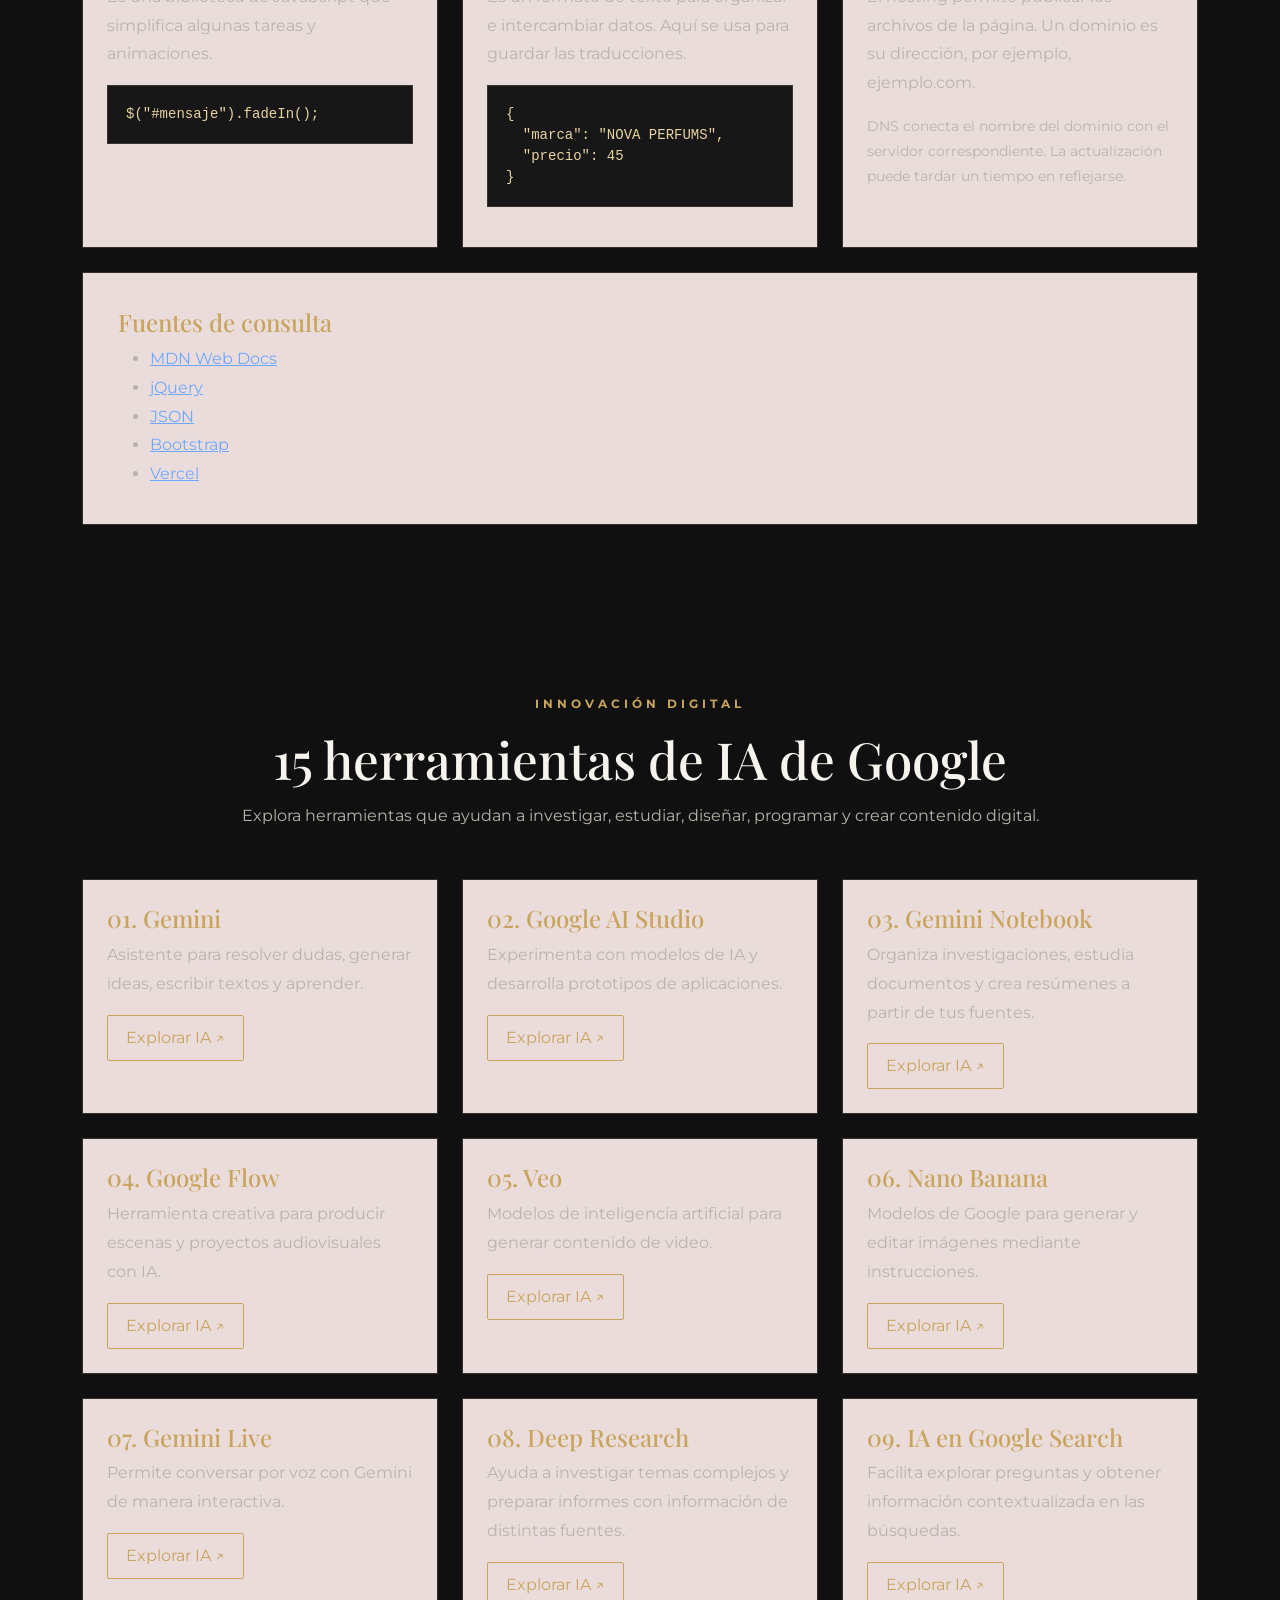
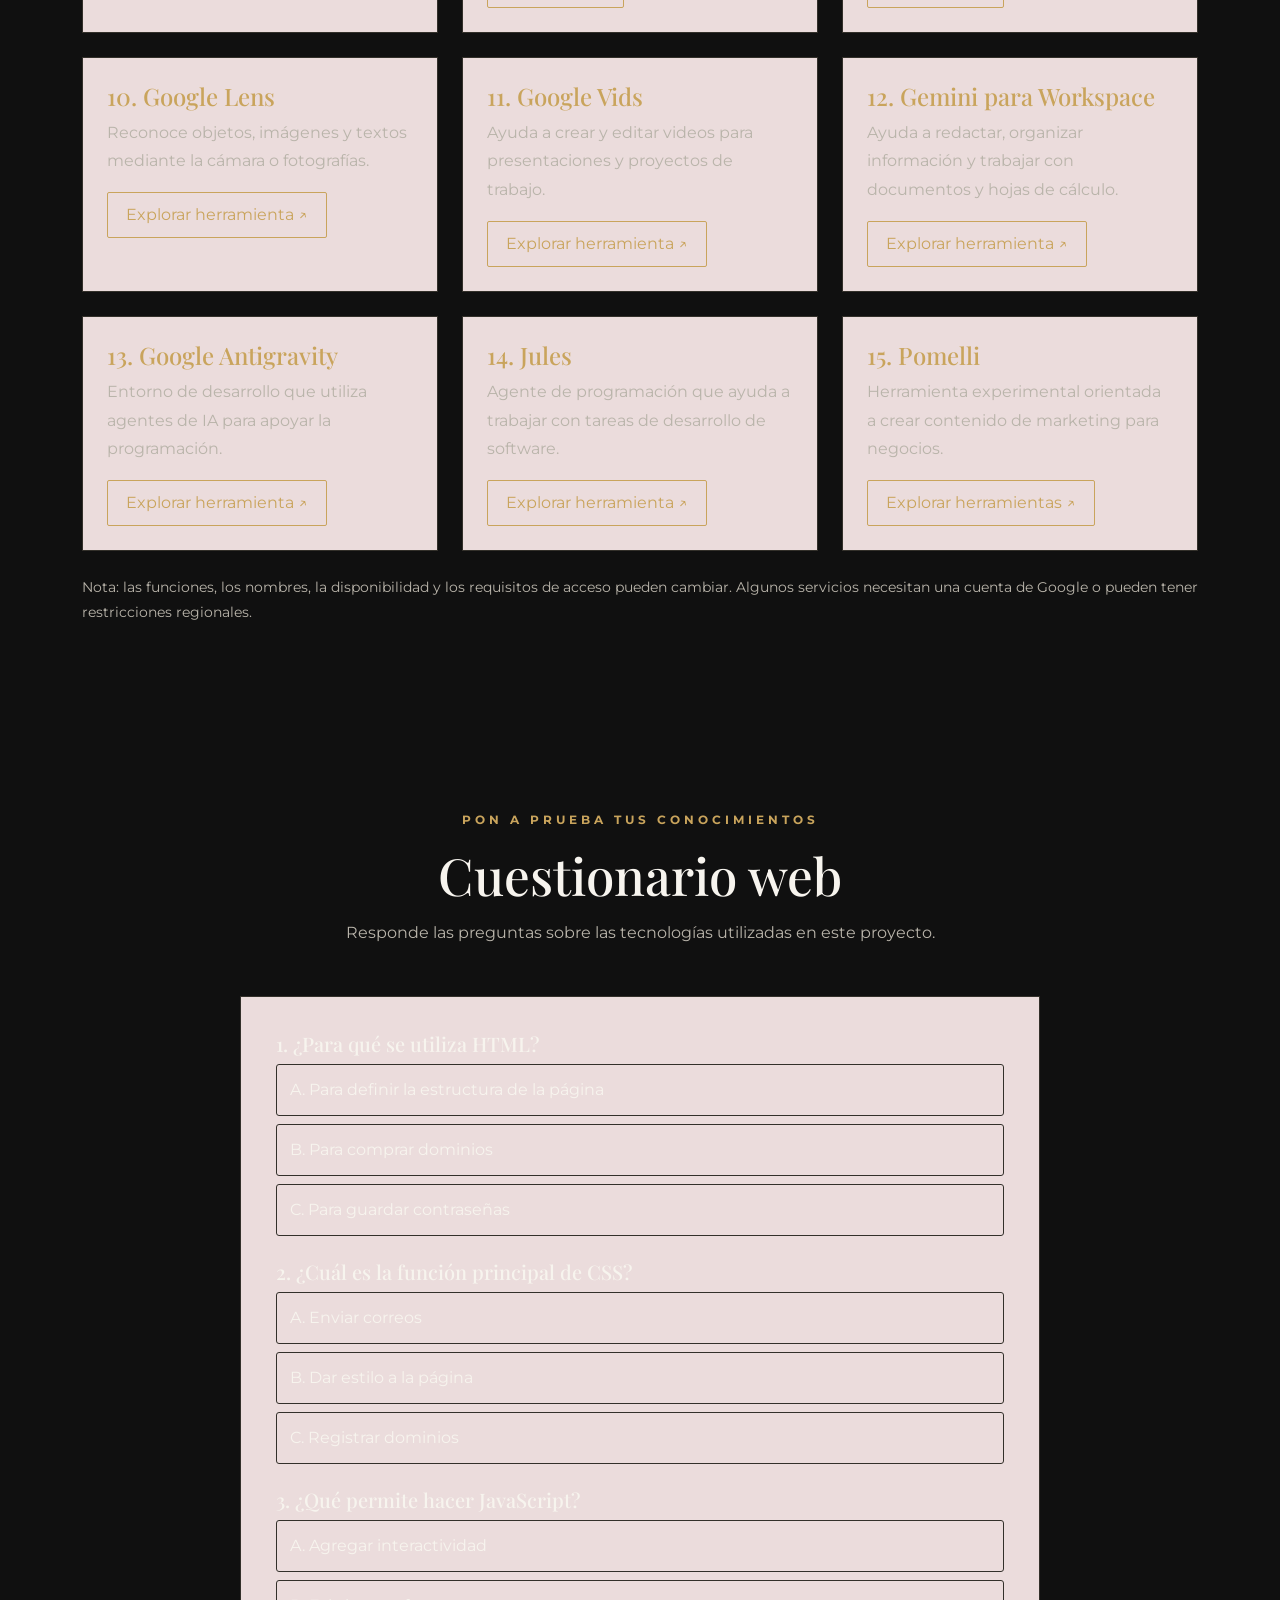
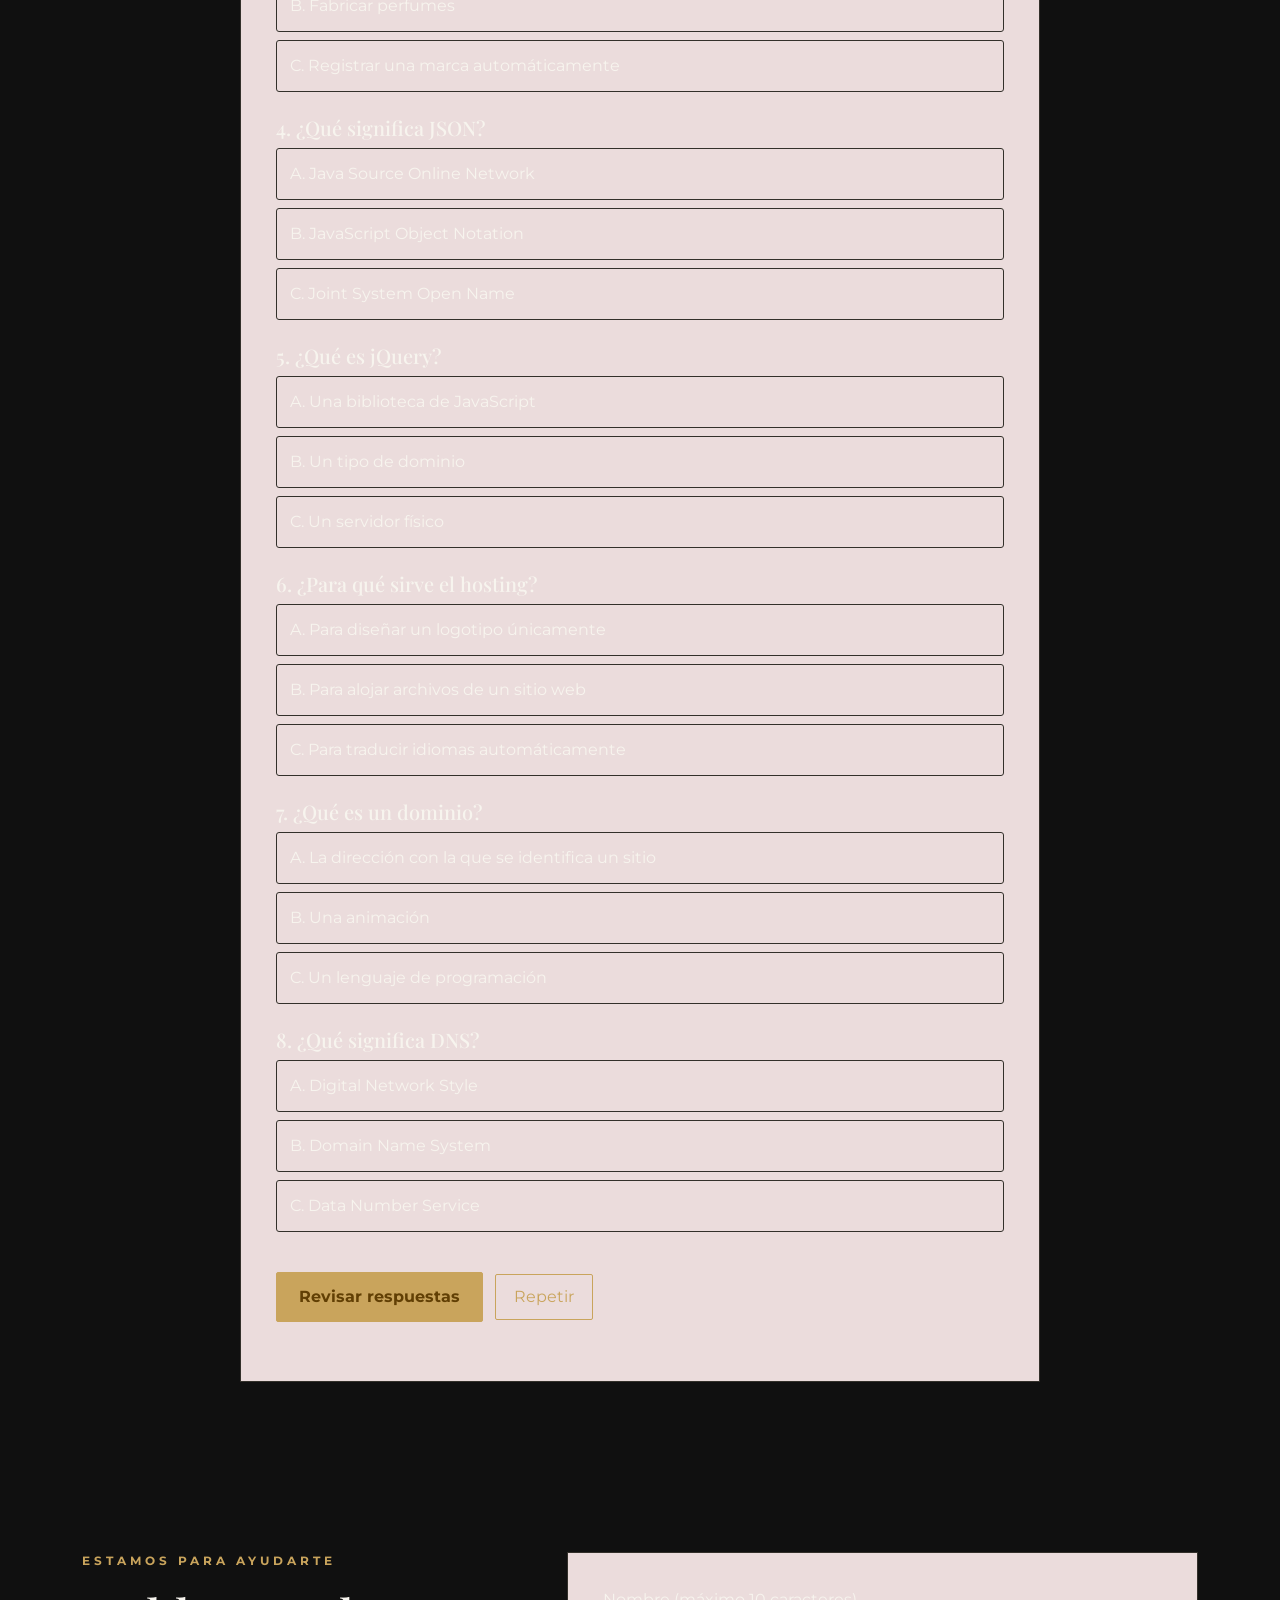
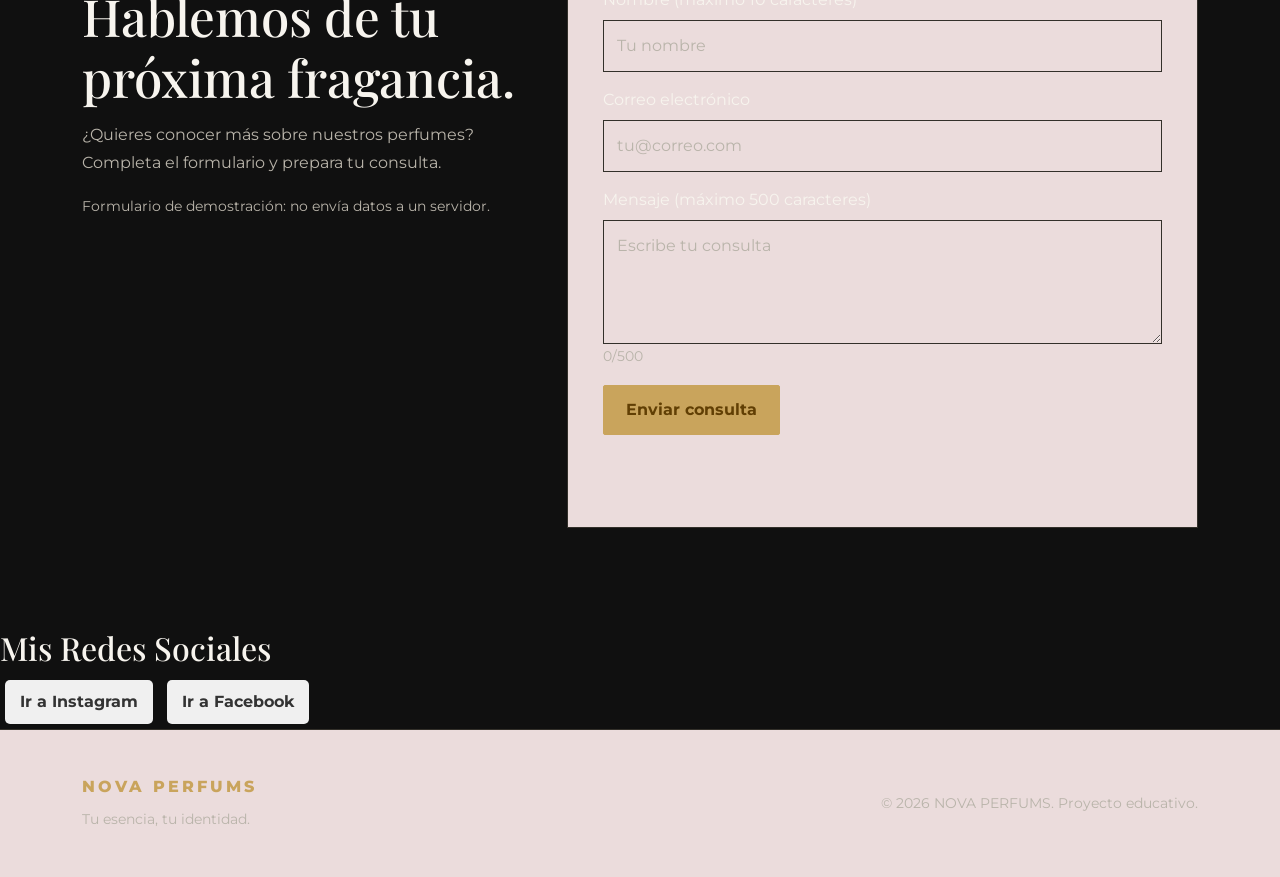
==== commit 23428236: "ACTUAL" ====
--- a/index.html
+++ b/index.html
@@ -13,8 +13,316 @@
   <!-- Tipografías -->
   <link href="https://fonts.googleapis.com/css2?family=Montserrat:wght@400;500;600;700;800&family=Playfair+Display:wght@500;600;700&display=swap" rel="stylesheet">
 
-  <!-- Estilos propios -->
-  <link rel="stylesheet" href="styles.css">
+  <style>
+    :root {
+      --gold: #c9a45c;
+      --gold-light: #e8d3a0;
+      --bg: #101010;
+      --surface: #ebdcdc;
+      --text: #f7f4ee;
+      --muted: #b9b4aa;
+      --border: #33302a;
+    }
+
+    * {
+      box-sizing: border-box;
+      scroll-behavior: smooth;
+    }
+
+    body {
+      margin: 0;
+      font-family: 'Montserrat', sans-serif;
+      background: var(--bg);
+      color: var(--text);
+      transition: background .3s, color .3s;
+    }
+
+    body.light-mode {
+      --bg: #f7f4ee;
+      --surface: #ffffff;
+      --text: #209be7;
+      --muted: #686157;
+      --border: #e5dfd3;
+    }
+
+    .navbar {
+      background: var(--bg);
+      border-bottom: 1px solid var(--border);
+    }
+
+    .navbar-brand {
+      color: var(--gold) !important;
+      font-weight: 800;
+      letter-spacing: 3px;
+    }
+
+    .nav-link {
+      color: var(--text) !important;
+      font-size: .85rem;
+    }
+
+    .nav-link:hover,
+    .gold {
+      color: var(--gold) !important;
+    }
+
+    .btn-gold {
+      background: var(--gold);
+      color: #613f04;
+      border: 1px solid var(--gold);
+      border-radius: 2px;
+      padding: 12px 22px;
+      font-weight: 700;
+      transition: .25s;
+    }
+
+    .btn-gold:hover {
+      background: var(--gold-light);
+      border-color: var(--gold-light);
+      color: #7a6848;
+      transform: translateY(-2px);
+    }
+
+    .btn-outline-gold {
+      border: 1px solid var(--gold);
+      color: var(--gold);
+      border-radius: 2px;
+      padding: 10px 18px;
+    }
+
+    .btn-outline-gold:hover {
+      background: var(--gold);
+      color: #17130c;
+    }
+
+    .hero {
+      min-height: 610px;
+      display: flex;
+      align-items: center;
+      background:
+        linear-gradient(90deg, rgba(12,12,12,.96), rgba(12,12,12,.65), rgba(12,12,12,.1)),
+        url('https://images.unsplash.com/photo-1541643600914-78b084683601?auto=format&fit=crop&w=1800&q=85')
+        center/cover;
+    }
+
+    .hero-content {
+      max-width: 650px;
+      padding-top: 65px;
+      padding-bottom: 65px;
+    }
+
+    .eyebrow {
+      color: var(--gold);
+      letter-spacing: 4px;
+      font-size: .75rem;
+      font-weight: 700;
+      text-transform: uppercase;
+    }
+
+    h1, h2, h3, .serif {
+      font-family: 'Playfair Display', serif;
+    }
+
+    .hero h1 {
+      font-size: clamp(3rem, 7vw, 5.6rem);
+      line-height: 1.05;
+      margin: 20px 0;
+    }
+
+    .section {
+      padding: 85px 0;
+    }
+
+    .section-title {
+      font-size: clamp(2rem, 4vw, 3.2rem);
+      margin: 12px 0;
+    }
+
+    .muted {
+      color: var(--muted);
+      line-height: 1.8;
+    }
+
+    .product-card {
+      background: var(--surface);
+      border: 1px solid var(--border);
+      height: 100%;
+      transition: transform .3s, border-color .3s;
+    }
+
+    .product-card:hover {
+      transform: translateY(-7px);
+      border-color: var(--gold);
+    }
+
+    .product-img {
+      width: 100%;
+      height: 280px;
+      object-fit: cover;
+      background: #24211b;
+    }
+
+    .product-info {
+      padding: 22px;
+    }
+
+    .price {
+      color: var(--gold);
+      font-size: 1.25rem;
+      font-weight: 700;
+    }
+
+    .tag {
+      display: inline-block;
+      border: 1px solid var(--gold);
+      color: var(--gold);
+      font-size: .7rem;
+      letter-spacing: 1px;
+      padding: 5px 9px;
+      text-transform: uppercase;
+    }
+
+    .feature {
+      padding: 28px;
+      height: 100%;
+      background: var(--surface);
+      border: 1px solid var(--border);
+    }
+
+    .feature-icon {
+      font-size: 2rem;
+      color: var(--gold);
+      margin-bottom: 15px;
+    }
+
+    .about-box {
+      background: var(--surface);
+      border: 1px solid var(--border);
+      padding: 35px;
+    }
+
+    .contact-input {
+      background: var(--surface);
+      color: var(--text);
+      border: 1px solid var(--border);
+      border-radius: 0;
+      padding: 13px;
+    }
+
+    .contact-input:focus {
+      background: var(--surface);
+      color: var(--text);
+      border-color: var(--gold);
+      box-shadow: 0 0 0 .15rem rgba(201,164,92,.15);
+    }
+
+    .contact-input::placeholder {
+      color: var(--muted);
+    }
+
+    .tech-card {
+      background: var(--surface);
+      border: 1px solid var(--border);
+      padding: 24px;
+      height: 100%;
+    }
+
+    pre {
+      background: #171717;
+      color: #e8d3a0;
+      border: 1px solid #38342d;
+      padding: 18px;
+      overflow-x: auto;
+      white-space: pre-wrap;
+    }
+
+    .quiz-option {
+      display: block;
+      width: 100%;
+      text-align: left;
+      padding: 13px;
+      margin: 8px 0;
+      border: 1px solid var(--border);
+      background: var(--surface);
+      color: var(--text);
+      border-radius: 3px;
+    }
+
+    .quiz-option:hover {
+      border-color: var(--gold);
+    }
+
+    .quiz-option.selected {
+      border: 2px solid var(--gold);
+    }
+
+    .quiz-option.correct {
+      border-color: #218838;
+    }
+
+    .quiz-option.wrong {
+      border-color: #dc3545;
+    }
+
+    .carousel-item img {
+      height: 390px;
+      width: 100%;
+      object-fit: cover;
+      filter: brightness(.72);
+    }
+
+    .carousel-caption {
+      bottom: 25%;
+    }
+
+    footer {
+      padding: 45px 0;
+      border-top: 1px solid var(--border);
+      background: var(--surface);
+    }
+
+    .form-message {
+      min-height: 25px;
+    }
+
+    .fade-up {
+      opacity: 0;
+      transform: translateY(20px);
+      transition: opacity .7s ease, transform .7s ease;
+    }
+
+    .fade-up.visible {
+      opacity: 1;
+      transform: translateY(0);
+    }
+
+    @media (max-width: 768px) {
+      .hero {
+        min-height: 520px;
+        background-position: 60% center;
+      }
+
+      .hero-content {
+        padding-top: 60px;
+      }
+
+      .section {
+        padding: 60px 0;
+      }
+
+      .product-img {
+        height: 240px;
+      }
+    }
+
+    @media (prefers-reduced-motion: reduce) {
+      *, *::before, *::after {
+        scroll-behavior: auto !important;
+        transition-duration: .01ms !important;
+        animation-duration: .01ms !important;
+      }
+    }
+  </style>
 </head>
 
 <body>
@@ -67,61 +375,6 @@
   </div>
 </header>
 
-<!-- CARRUSEL -->
-<section class="container section pb-0">
-  <div id="perfumeCarousel" class="carousel slide carousel-fade"
-    data-bs-ride="carousel" data-bs-interval="4000">
-
-    <div class="carousel-indicators">
-      <button type="button" data-bs-target="#perfumeCarousel" data-bs-slide-to="0"
-        class="active" aria-label="Diapositiva 1"></button>
-      <button type="button" data-bs-target="#perfumeCarousel" data-bs-slide-to="1"
-        aria-label="Diapositiva 2"></button>
-      <button type="button" data-bs-target="#perfumeCarousel" data-bs-slide-to="2"
-        aria-label="Diapositiva 3"></button>
-    </div>
-
-    <div class="carousel-inner">
-      <div class="carousel-item active">
-        <img src="https://images.unsplash.com/photo-1594035910387-fea47794261f?auto=format&fit=crop&w=1400&q=85"
-          alt="Colección de perfumes elegantes">
-        <div class="carousel-caption">
-          <p class="eyebrow" data-i18n="slide1Small">Elegancia en cada detalle</p>
-          <h2 class="display-5" data-i18n="slide1Title">Una fragancia, mil recuerdos</h2>
-        </div>
-      </div>
-
-      <div class="carousel-item">
-        <img src="https://images.unsplash.com/photo-1592945403244-b3fbafd7f539?auto=format&fit=crop&w=1400&q=85"
-          alt="Perfume de diseño moderno">
-        <div class="carousel-caption">
-          <p class="eyebrow" data-i18n="slide2Small">Descubre tu estilo</p>
-          <h2 class="display-5" data-i18n="slide2Title">Encuentra tu esencia</h2>
-        </div>
-      </div>
-
-      <div class="carousel-item">
-        <img src="https://images.unsplash.com/photo-1541643600914-78b084683601?auto=format&fit=crop&w=1400&q=85"
-          alt="Perfume para ocasiones especiales">
-        <div class="carousel-caption">
-          <p class="eyebrow" data-i18n="slide3Small">Momentos inolvidables</p>
-          <h2 class="display-5" data-i18n="slide3Title">Deja tu propia huella</h2>
-        </div>
-      </div>
-    </div>
-
-    <button class="carousel-control-prev" type="button"
-      data-bs-target="#perfumeCarousel" data-bs-slide="prev"
-      aria-label="Anterior">
-      <span class="carousel-control-prev-icon"></span>
-    </button>
-    <button class="carousel-control-next" type="button"
-      data-bs-target="#perfumeCarousel" data-bs-slide="next"
-      aria-label="Siguiente">
-      <span class="carousel-control-next-icon"></span>
-    </button>
-  </div>
-</section>
 
 <!-- CATÁLOGO -->
 <section class="section" id="perfumes">
@@ -139,11 +392,11 @@
       <div class="col-md-6 col-lg-4 fade-up">
         <article class="product-card">
           <img class="product-img"
-            src="https://images.unsplash.com/photo-1594035910387-fea47794261f?auto=format&fit=crop&w=700&q=80"
-            alt="Perfume Golden Aura">
+            src="IMAGEN DIOR.webp"
+            alt="Perfume Dior">
           <div class="product-info">
             <span class="tag" data-i18n="tagPopular">Popular</span>
-            <h3 class="h4 mt-3">Golden Aura</h3>
+            <h3 class="h4 mt-3">Miss Dior</h3>
             <p class="muted" data-i18n="goldenDesc">
               Una fragancia cálida con notas dulces y amaderadas, ideal para destacar.
             </p>
@@ -159,11 +412,11 @@
       <div class="col-md-6 col-lg-4 fade-up">
         <article class="product-card">
           <img class="product-img"
-            src="https://images.unsplash.com/photo-1592945403244-b3fbafd7f539?auto=format&fit=crop&w=700&q=80"
+            src="IMAGEN VICTORIA SECRET.webp"
             alt="Perfume Midnight Bloom">
           <div class="product-info">
             <span class="tag" data-i18n="tagElegant">Elegante</span>
-            <h3 class="h4 mt-3">Midnight Bloom</h3>
+            <h3 class="h4 mt-3">Bombshell</h3>
             <p class="muted" data-i18n="midnightDesc">
               Una combinación floral y sofisticada pensada para las noches especiales.
             </p>
@@ -179,11 +432,11 @@
       <div class="col-md-6 col-lg-4 fade-up">
         <article class="product-card">
           <img class="product-img"
-            src="https://images.unsplash.com/photo-1541643600914-78b084683601?auto=format&fit=crop&w=700&q=80"
+            src="IMAGEN,VALENTINO.webp"
             alt="Perfume Fresh Essence">
           <div class="product-info">
             <span class="tag" data-i18n="tagFresh">Fresco</span>
-            <h3 class="h4 mt-3">Fresh Essence</h3>
+            <h3 class="h4 mt-3">Valentino</h3>
             <p class="muted" data-i18n="freshDesc">
               Notas frescas y ligeras para acompañarte durante el día.
             </p>
@@ -196,11 +449,78 @@
         </article>
       </div>
 
+       <div class="col-md-6 col-lg-4 fade-up">
+        <article class="product-card">
+          <img class="product-img"
+            src="imagen versace.webp"
+            alt="Perfume Fresh Essence">
+          <div class="product-info">
+            <span class="tag" data-i18n="tagFresh">Fresco</span>
+            <h3 class="h4 mt-3">Versace</h3>
+            <p class="muted" data-i18n="freshDesc">
+              Notas frescas y ligeras para acompañarte durante el día.
+            </p>
+            <div class="d-flex justify-content-between align-items-center">
+              <span class="price">$45.00</span>
+              <button class="btn btn-outline-gold buy-button" data-product="Fresh Essence"
+                data-i18n="buyButton">Consultar</button>
+            </div>
+          </div>
+        </article>
+      </div>
+
+       <div class="col-md-6 col-lg-4 fade-up">
+        <article class="product-card">
+          <img class="product-img"
+            src="imagen chenel.webp"
+            alt="Perfume Fresh Essence">
+          <div class="product-info">
+            <span class="tag" data-i18n="tagFresh">Fresco</span>
+            <h3 class="h4 mt-3">Chanel</h3>
+            <p class="muted" data-i18n="freshDesc">
+              Notas frescas y ligeras para acompañarte durante el día.
+            </p>
+            <div class="d-flex justify-content-between align-items-center">
+              <span class="price">$47.00</span>
+              <button class="btn btn-outline-gold buy-button" data-product="Fresh Essence"
+                data-i18n="buyButton">Consultar</button>
+            </div>
+          </div>
+        </article>
+      </div>
     </div>
+
+     <div class="col-md-6 col-lg-4 fade-up">
+        <article class="product-card">
+          <img class="product-img"
+            src="imagen nuevi louis.png"
+            alt="Perfume Fresh Essence">
+          <div class="product-info">
+            <span class="tag" data-i18n="tagFresh">Fresco</span>
+            <h3 class="h4 mt-3">Chanel</h3>
+            <p class="muted" data-i18n="freshDesc">
+              Notas frescas y ligeras para acompañarte durante el día.
+            </p>
+            <div class="d-flex justify-content-between align-items-center">
+              <span class="price">$47.00</span>
+              <button class="btn btn-outline-gold buy-button" data-product="Fresh Essence"
+                data-i18n="buyButton">Consultar</button>
+            </div>
+          </div>
+        </article>
+      </div>
+    </div>
+
+
+      
+
+
     <p class="muted small mt-3" data-i18n="demoNotice">
       Productos y precios de ejemplo para el proyecto. Los botones permiten realizar consultas, no procesan pagos.
     </p>
   </div>
+
+   
 </section>
 
 <!-- VENTAJAS -->
@@ -300,6 +620,11 @@
 </section>
 
 <!-- TECNOLOGÍAS -->
+ <li class="nav-item">
+  <a class="nav-link" href="#inteligencia-google">
+    IA de Google
+  </a>
+</li>
 <section class="section" id="tecnologias">
   <div class="container">
     <div class="text-center mb-5">
@@ -390,6 +715,227 @@
         <li><a href="https://vercel.com/docs" target="_blank" rel="noopener">Vercel</a></li>
       </ul>
     </div>
+  </div>
+</section>
+
+<!-- INTELIGENCIA ARTIFICIAL DE GOOGLE -->
+<section class="section" id="inteligencia-google">
+  <div class="container">
+
+    <div class="text-center mb-5">
+      <p class="eyebrow">Innovación digital</p>
+      <h2 class="section-title">15 herramientas de IA de Google</h2>
+      <p class="muted">
+        Explora herramientas que ayudan a investigar, estudiar,
+        diseñar, programar y crear contenido digital.
+      </p>
+    </div>
+
+    <div class="row g-4">
+
+      <div class="col-md-6 col-lg-4">
+        <article class="tech-card">
+          <h3 class="gold h4">01. Gemini</h3>
+          <p class="muted">
+            Asistente para resolver dudas, generar ideas,
+            escribir textos y aprender.
+          </p>
+          <a class="btn btn-outline-gold"
+             href="https://gemini.google.com/"
+             target="_blank" rel="noopener noreferrer">Explorar IA ↗</a>
+        </article>
+      </div>
+
+      <div class="col-md-6 col-lg-4">
+        <article class="tech-card">
+          <h3 class="gold h4">02. Google AI Studio</h3>
+          <p class="muted">
+            Experimenta con modelos de IA y desarrolla
+            prototipos de aplicaciones.
+          </p>
+          <a class="btn btn-outline-gold"
+             href="https://aistudio.google.com/"
+             target="_blank" rel="noopener noreferrer">Explorar IA ↗</a>
+        </article>
+      </div>
+
+      <div class="col-md-6 col-lg-4">
+        <article class="tech-card">
+          <h3 class="gold h4">03. Gemini Notebook</h3>
+          <p class="muted">
+            Organiza investigaciones, estudia documentos
+            y crea resúmenes a partir de tus fuentes.
+          </p>
+          <a class="btn btn-outline-gold"
+             href="https://notebooklm.google.com/"
+             target="_blank" rel="noopener noreferrer">Explorar IA ↗</a>
+        </article>
+      </div>
+
+      <div class="col-md-6 col-lg-4">
+        <article class="tech-card">
+          <h3 class="gold h4">04. Google Flow</h3>
+          <p class="muted">
+            Herramienta creativa para producir escenas
+            y proyectos audiovisuales con IA.
+          </p>
+          <a class="btn btn-outline-gold"
+             href="https://labs.google/fx/tools/flow"
+             target="_blank" rel="noopener noreferrer">Explorar IA ↗</a>
+        </article>
+      </div>
+
+      <div class="col-md-6 col-lg-4">
+        <article class="tech-card">
+          <h3 class="gold h4">05. Veo</h3>
+          <p class="muted">
+            Modelos de inteligencia artificial para
+            generar contenido de video.
+          </p>
+          <a class="btn btn-outline-gold"
+             href="https://aistudio.google.com/"
+             target="_blank" rel="noopener noreferrer">Explorar IA ↗</a>
+        </article>
+      </div>
+
+      <div class="col-md-6 col-lg-4">
+        <article class="tech-card">
+          <h3 class="gold h4">06. Nano Banana</h3>
+          <p class="muted">
+            Modelos de Google para generar y editar
+            imágenes mediante instrucciones.
+          </p>
+          <a class="btn btn-outline-gold"
+             href="https://gemini.google.com/"
+             target="_blank" rel="noopener noreferrer">Explorar IA ↗</a>
+        </article>
+      </div>
+
+      <div class="col-md-6 col-lg-4">
+        <article class="tech-card">
+          <h3 class="gold h4">07. Gemini Live</h3>
+          <p class="muted">
+            Permite conversar por voz con Gemini
+            de manera interactiva.
+          </p>
+          <a class="btn btn-outline-gold"
+             href="https://gemini.google.com/"
+             target="_blank" rel="noopener noreferrer">Explorar IA ↗</a>
+        </article>
+      </div>
+
+      <div class="col-md-6 col-lg-4">
+        <article class="tech-card">
+          <h3 class="gold h4">08. Deep Research</h3>
+          <p class="muted">
+            Ayuda a investigar temas complejos y preparar
+            informes con información de distintas fuentes.
+          </p>
+          <a class="btn btn-outline-gold"
+             href="https://gemini.google.com/"
+             target="_blank" rel="noopener noreferrer">Explorar IA ↗</a>
+        </article>
+      </div>
+
+      <div class="col-md-6 col-lg-4">
+        <article class="tech-card">
+          <h3 class="gold h4">09. IA en Google Search</h3>
+          <p class="muted">
+            Facilita explorar preguntas y obtener
+            información contextualizada en las búsquedas.
+          </p>
+          <a class="btn btn-outline-gold"
+             href="https://www.google.com/"
+             target="_blank" rel="noopener noreferrer">Explorar IA ↗</a>
+        </article>
+      </div>
+
+      <div class="col-md-6 col-lg-4">
+        <article class="tech-card">
+          <h3 class="gold h4">10. Google Lens</h3>
+          <p class="muted">
+            Reconoce objetos, imágenes y textos
+            mediante la cámara o fotografías.
+          </p>
+          <a class="btn btn-outline-gold"
+             href="https://lens.google/"
+             target="_blank" rel="noopener noreferrer">Explorar herramienta ↗</a>
+        </article>
+      </div>
+
+      <div class="col-md-6 col-lg-4">
+        <article class="tech-card">
+          <h3 class="gold h4">11. Google Vids</h3>
+          <p class="muted">
+            Ayuda a crear y editar videos para
+            presentaciones y proyectos de trabajo.
+          </p>
+          <a class="btn btn-outline-gold"
+             href="https://vids.google.com/"
+             target="_blank" rel="noopener noreferrer">Explorar herramienta ↗</a>
+        </article>
+      </div>
+
+      <div class="col-md-6 col-lg-4">
+        <article class="tech-card">
+          <h3 class="gold h4">12. Gemini para Workspace</h3>
+          <p class="muted">
+            Ayuda a redactar, organizar información
+            y trabajar con documentos y hojas de cálculo.
+          </p>
+          <a class="btn btn-outline-gold"
+             href="https://workspace.google.com/"
+             target="_blank" rel="noopener noreferrer">Explorar herramienta ↗</a>
+        </article>
+      </div>
+
+      <div class="col-md-6 col-lg-4">
+        <article class="tech-card">
+          <h3 class="gold h4">13. Google Antigravity</h3>
+          <p class="muted">
+            Entorno de desarrollo que utiliza agentes
+            de IA para apoyar la programación.
+          </p>
+          <a class="btn btn-outline-gold"
+             href="https://antigravity.google/"
+             target="_blank" rel="noopener noreferrer">Explorar herramienta ↗</a>
+        </article>
+      </div>
+
+      <div class="col-md-6 col-lg-4">
+        <article class="tech-card">
+          <h3 class="gold h4">14. Jules</h3>
+          <p class="muted">
+            Agente de programación que ayuda a trabajar
+            con tareas de desarrollo de software.
+          </p>
+          <a class="btn btn-outline-gold"
+             href="https://jules.google/"
+             target="_blank" rel="noopener noreferrer">Explorar herramienta ↗</a>
+        </article>
+      </div>
+
+      <div class="col-md-6 col-lg-4">
+        <article class="tech-card">
+          <h3 class="gold h4">15. Pomelli</h3>
+          <p class="muted">
+            Herramienta experimental orientada a crear
+            contenido de marketing para negocios.
+          </p>
+          <a class="btn btn-outline-gold"
+             href="https://labs.google/"
+             target="_blank" rel="noopener noreferrer">Explorar herramientas ↗</a>
+        </article>
+      </div>
+
+    </div>
+
+    <p class="muted small mt-4">
+      Nota: las funciones, los nombres, la disponibilidad y los requisitos
+      de acceso pueden cambiar. Algunos servicios necesitan una cuenta
+      de Google o pueden tener restricciones regionales.
+    </p>
+
   </div>
 </section>
 
@@ -466,6 +1012,44 @@
   </div>
 </section>
 
+
+<head>
+    <meta charset="UTF-8">
+    <title>Enlaces a Redes Sociales</title>
+    <style>
+        /* Estilos opcionales para los enlaces */
+        .social-link {
+            display: inline-block;
+            padding: 10px 15px;
+            margin: 5px;
+            background-color: #f0f0f0;
+            border-radius: 5px;
+            text-decoration: none;
+            color: #333;
+            font-weight: bold;
+        }
+        .social-link:hover {
+            background-color: #ddd;
+        }
+    </style>
+</head>
+<body>
+
+    <h2>Mis Redes Sociales</h2>
+
+    <!-- Enlace a Instagram -->
+    <a class="social-link" href="https://www.instagram.com/tu_usuario" target="_blank">
+        Ir a Instagram
+    </a>
+
+    <!-- Enlace a Facebook -->
+    <a class="social-link" href="https://www.facebook.com/tu_usuario" target="_blank">
+        Ir a Facebook
+    </a>
+
+</body>
+
+
 <!-- PIE DE PÁGINA -->
 <footer>
   <div class="container">
@@ -492,8 +1076,535 @@
 <!-- jQuery -->
 <script src="https://code.jquery.com/jquery-3.7.1.min.js"></script>
 
-<!-- JavaScript propio -->
-<script src="script.js"></script>
+
+<script>
+/*
+  DICCIONARIO JSON:
+  Cada clave tiene su traducción en español e inglés.
+  Los textos de la página se actualizan con data-i18n.
+*/
+const translations = {
+  es: {
+    navHome: "Inicio",
+    navProducts: "Perfumes",
+    navAbout: "Nosotros",
+    navTech: "Tecnologías",
+    navQuiz: "Cuestionario",
+    navContact: "Contacto",
+    heroEyebrow: "La esencia de lo extraordinario",
+    heroTitle: "Tu esencia.<br>Tu identidad.",
+    heroText: "Descubre una colección de fragancias elegantes creadas para acompañar tus mejores momentos y expresar quién eres.",
+    heroButton: "Explorar colección",
+    aboutButton: "Conócenos",
+    slide1Small: "Elegancia en cada detalle",
+    slide1Title: "Una fragancia, mil recuerdos",
+    slide2Small: "Descubre tu estilo",
+    slide2Title: "Encuentra tu esencia",
+    slide3Small: "Momentos inolvidables",
+    slide3Title: "Deja tu propia huella",
+    collectionEyebrow: "Nuestra selección",
+    collectionTitle: "Perfumes destacados",
+    collectionText: "Fragancias para cada personalidad, ocasión y momento especial.",
+    tagPopular: "Popular",
+    tagElegant: "Elegante",
+    tagFresh: "Fresco",
+    goldenDesc: "Una fragancia cálida con notas dulces y amaderadas, ideal para destacar.",
+    midnightDesc: "Una combinación floral y sofisticada pensada para las noches especiales.",
+    freshDesc: "Notas frescas y ligeras para acompañarte durante el día.",
+    buyButton: "Consultar",
+    demoNotice: "Productos y precios de ejemplo para el proyecto. Los botones permiten realizar consultas, no procesan pagos.",
+    feature1Title: "Estilo único",
+    feature1Text: "Aromas que expresan tu personalidad y acompañan tu estilo.",
+    feature2Title: "Selección especial",
+    feature2Text: "Una colección pensada para diferentes gustos y ocasiones.",
+    feature3Title: "Atención cercana",
+    feature3Text: "Queremos ayudarte a encontrar una fragancia para ti.",
+    aboutEyebrow: "Nuestra identidad",
+    aboutTitle: "Más que un perfume, una expresión de ti.",
+    aboutText: "NOVA PERFUMS es una marca conceptual dedicada a la presentación de fragancias modernas y elegantes. Buscamos que cada persona encuentre un aroma que represente su estilo y sus recuerdos.",
+    audienceText: "Público objetivo: jóvenes y adultos interesados en la perfumería, el cuidado personal y los detalles elegantes.",
+    valueText: "Propuesta de valor: presentar diferentes estilos de fragancias en una experiencia de compra visual, sencilla y agradable.",
+    missionTitle: "Misión",
+    missionText: "Ofrecer una experiencia digital atractiva para descubrir fragancias que acompañen la personalidad de cada cliente.",
+    visionTitle: "Visión",
+    visionText: "Convertirnos en una marca reconocida por su identidad elegante, su creatividad y su atención al cliente.",
+    colorsTitle: "Nuestra paleta de colores",
+    colorsText: "Negro: elegancia y sofisticación. Dorado: lujo y exclusividad. Marfil: claridad, tranquilidad y sencillez.",
+    techEyebrow: "Aprende mientras exploras",
+    techTitle: "Tecnologías web",
+    techIntro: "Estas tecnologías ayudan a construir y publicar nuestro sitio.",
+    htmlText: "Define la estructura de una página: títulos, imágenes, botones y secciones.",
+    cssText: "Controla los colores, tamaños, espacios, tipografías y el diseño visual.",
+    jsText: "Agrega interactividad, responde a los clics y permite cambiar el idioma.",
+    jqueryText: "Es una biblioteca de JavaScript que simplifica algunas tareas y animaciones.",
+    jsonText: "Es un formato de texto para organizar e intercambiar datos. Aquí se usa para guardar las traducciones.",
+    hostingTitle: "Hosting y dominios",
+    hostingText: "El hosting permite publicar los archivos de la página. Un dominio es su dirección, por ejemplo, ejemplo.com.",
+    dnsText: "DNS conecta el nombre del dominio con el servidor correspondiente. La actualización puede tardar un tiempo en reflejarse.",
+    sourcesTitle: "Fuentes de consulta",
+    quizEyebrow: "Pon a prueba tus conocimientos",
+    quizTitle: "Cuestionario web",
+    quizIntro: "Responde las preguntas sobre las tecnologías utilizadas en este proyecto.",
+    checkAnswers: "Revisar respuestas",
+    resetQuiz: "Repetir",
+    contactEyebrow: "Estamos para ayudarte",
+    contactTitle: "Hablemos de tu próxima fragancia.",
+    contactText: "¿Quieres conocer más sobre nuestros perfumes? Completa el formulario y prepara tu consulta.",
+    contactDemo: "Formulario de demostración: no envía datos a un servidor.",
+    nameLabel: "Nombre (máximo 10 caracteres)",
+    namePlaceholder: "Tu nombre",
+    emailLabel: "Correo electrónico",
+    emailPlaceholder: "tu@correo.com",
+    messageLabel: "Mensaje (máximo 500 caracteres)",
+    messagePlaceholder: "Escribe tu consulta",
+    sendButton: "Enviar consulta",
+    footerTagline: "Tu esencia, tu identidad.",
+    footerRights: "Proyecto educativo.",
+    lightButton: "☀ Claro",
+    darkButton: "☾ Oscuro",
+    purchaseMessage: "Has seleccionado {product}. Esta demostración no procesa compras.",
+    emptyFields: "Completa todos los campos.",
+    invalidEmail: "Escribe un correo electrónico válido que incluya @.",
+    nameTooLong: "El nombre no puede superar los 10 caracteres.",
+    messageTooLong: "El mensaje no puede superar los 500 caracteres.",
+    formSuccess: "Formulario validado correctamente. Esta demostración no envió tus datos.",
+    quizScore: "Tu resultado: {score} de {total} respuestas correctas.",
+    quizCorrect: "¡Correcto!",
+    quizWrong: "Incorrecto. ",
+    quizExplanation: "Respuesta correcta: ",
+    unanswered: "Selecciona una respuesta para cada pregunta.",
+    questions: [
+      {
+        q: "¿Para qué se utiliza HTML?",
+        a: ["Para definir la estructura de la página", "Para comprar dominios", "Para guardar contraseñas"],
+        correct: 0,
+        explanation: "HTML organiza el contenido y la estructura."
+      },
+      {
+        q: "¿Cuál es la función principal de CSS?",
+        a: ["Enviar correos", "Dar estilo a la página", "Registrar dominios"],
+        correct: 1,
+        explanation: "CSS controla la presentación visual."
+      },
+      {
+        q: "¿Qué permite hacer JavaScript?",
+        a: ["Agregar interactividad", "Fabricar perfumes", "Registrar una marca automáticamente"],
+        correct: 0,
+        explanation: "JavaScript permite responder a eventos y actualizar la página."
+      },
+      {
+        q: "¿Qué significa JSON?",
+        a: ["Java Source Online Network", "JavaScript Object Notation", "Joint System Open Name"],
+        correct: 1,
+        explanation: "JSON es un formato de texto para representar datos."
+      },
+      {
+        q: "¿Qué es jQuery?",
+        a: ["Una biblioteca de JavaScript", "Un tipo de dominio", "Un servidor físico"],
+        correct: 0,
+        explanation: "jQuery simplifica ciertas operaciones de JavaScript."
+      },
+      {
+        q: "¿Para qué sirve el hosting?",
+        a: ["Para diseñar un logotipo únicamente", "Para alojar archivos de un sitio web", "Para traducir idiomas automáticamente"],
+        correct: 1,
+        explanation: "El hosting permite que los archivos del sitio estén disponibles en internet."
+      },
+      {
+        q: "¿Qué es un dominio?",
+        a: ["La dirección con la que se identifica un sitio", "Una animación", "Un lenguaje de programación"],
+        correct: 0,
+        explanation: "El dominio es un nombre como ejemplo.com."
+      },
+      {
+        q: "¿Qué significa DNS?",
+        a: ["Digital Network Style", "Domain Name System", "Data Number Service"],
+        correct: 1,
+        explanation: "DNS ayuda a encontrar la dirección asociada a un dominio."
+      }
+    ]
+  },
+
+  en: {
+    navHome: "Home",
+    navProducts: "Perfumes",
+    navAbout: "About Us",
+    navTech: "Technologies",
+    navQuiz: "Quiz",
+    navContact: "Contact",
+    heroEyebrow: "The essence of extraordinary",
+    heroTitle: "Your essence.<br>Your identity.",
+    heroText: "Discover a collection of elegant fragrances designed to accompany your best moments and express who you are.",
+    heroButton: "Explore Collection",
+    aboutButton: "About Us",
+    slide1Small: "Elegance in every detail",
+    slide1Title: "One fragrance, a thousand memories",
+    slide2Small: "Discover your style",
+    slide2Title: "Find your essence",
+    slide3Small: "Unforgettable moments",
+    slide3Title: "Leave your own mark",
+    collectionEyebrow: "Our selection",
+    collectionTitle: "Featured Perfumes",
+    collectionText: "Fragrances for every personality, occasion, and special moment.",
+    tagPopular: "Popular",
+    tagElegant: "Elegant",
+    tagFresh: "Fresh",
+    goldenDesc: "A warm fragrance with sweet and woody notes, perfect for standing out.",
+    midnightDesc: "A sophisticated floral combination designed for special evenings.",
+    freshDesc: "Fresh, light notes to accompany you throughout the day.",
+    buyButton: "Inquire",
+    demoNotice: "Sample products and prices for this project. The buttons allow inquiries; they do not process payments.",
+    feature1Title: "Unique Style",
+    feature1Text: "Scents that express your personality and complement your style.",
+    feature2Title: "Special Selection",
+    feature2Text: "A collection designed for different tastes and occasions.",
+    feature3Title: "Personal Attention",
+    feature3Text: "We want to help you find a fragrance that suits you.",
+    aboutEyebrow: "Our identity",
+    aboutTitle: "More than a perfume, an expression of you.",
+    aboutText: "NOVA PERFUMS is a conceptual brand dedicated to presenting modern and elegant fragrances. We want everyone to find a scent that represents their style and memories.",
+    audienceText: "Target audience: young people and adults interested in fragrances, personal care, and elegant details.",
+    valueText: "Value proposition: present different fragrance styles through a simple, attractive, and enjoyable shopping experience.",
+    missionTitle: "Mission",
+    missionText: "Offer an engaging digital experience for discovering fragrances that complement each customer's personality.",
+    visionTitle: "Vision",
+    visionText: "Become a brand recognized for its elegant identity, creativity, and customer service.",
+    colorsTitle: "Our color palette",
+    colorsText: "Black: elegance and sophistication. Gold: luxury and exclusivity. Ivory: clarity, calm, and simplicity.",
+    techEyebrow: "Learn as you explore",
+    techTitle: "Web Technologies",
+    techIntro: "These technologies help us build and publish our website.",
+    htmlText: "Defines a page's structure: headings, images, buttons, and sections.",
+    cssText: "Controls colors, sizes, spacing, fonts, and visual design.",
+    jsText: "Adds interactivity, responds to clicks, and allows the language to change.",
+    jqueryText: "A JavaScript library that simplifies certain tasks and animations.",
+    jsonText: "A text format for organizing and exchanging data. Here, it stores translations.",
+    hostingTitle: "Hosting and Domains",
+    hostingText: "Hosting stores and serves website files. A domain is the site's address, such as example.com.",
+    dnsText: "DNS connects a domain name to the appropriate server. Updates may take time to appear everywhere.",
+    sourcesTitle: "References",
+    quizEyebrow: "Test your knowledge",
+    quizTitle: "Web Quiz",
+    quizIntro: "Answer questions about the technologies used in this project.",
+    checkAnswers: "Check Answers",
+    resetQuiz: "Try Again",
+    contactEyebrow: "We are here to help",
+    contactTitle: "Let's talk about your next fragrance.",
+    contactText: "Want to learn more about our perfumes? Fill out the form to prepare your inquiry.",
+    contactDemo: "Demo form: it does not send data to a server.",
+    nameLabel: "Name (maximum 10 characters)",
+    namePlaceholder: "Your name",
+    emailLabel: "Email address",
+    emailPlaceholder: "you@email.com",
+    messageLabel: "Message (maximum 500 characters)",
+    messagePlaceholder: "Write your inquiry",
+    sendButton: "Send Inquiry",
+    footerTagline: "Your essence, your identity.",
+    footerRights: "Educational project.",
+    lightButton: "☀ Light",
+    darkButton: "☾ Dark",
+    purchaseMessage: "You selected {product}. This demo does not process purchases.",
+    emptyFields: "Please complete all fields.",
+    invalidEmail: "Enter a valid email address containing @.",
+    nameTooLong: "The name cannot exceed 10 characters.",
+    messageTooLong: "The message cannot exceed 500 characters.",
+    formSuccess: "Form validated successfully. This demo did not send your data.",
+    quizScore: "Your score: {score} out of {total} correct answers.",
+    quizCorrect: "Correct!",
+    quizWrong: "Incorrect. ",
+    quizExplanation: "Correct answer: ",
+    unanswered: "Select an answer for every question.",
+    questions: [
+      {
+        q: "What is HTML used for?",
+        a: ["Defining the page structure", "Buying domains", "Storing passwords"],
+        correct: 0,
+        explanation: "HTML organizes content and structure."
+      },
+      {
+        q: "What is the main purpose of CSS?",
+        a: ["Sending emails", "Styling the page", "Registering domains"],
+        correct: 1,
+        explanation: "CSS controls the visual presentation."
+      },
+      {
+        q: "What does JavaScript allow you to do?",
+        a: ["Add interactivity", "Manufacture perfumes", "Automatically register a brand"],
+        correct: 0,
+        explanation: "JavaScript responds to events and updates the page."
+      },
+      {
+        q: "What does JSON stand for?",
+        a: ["Java Source Online Network", "JavaScript Object Notation", "Joint System Open Name"],
+        correct: 1,
+        explanation: "JSON is a text format for representing data."
+      },
+      {
+        q: "What is jQuery?",
+        a: ["A JavaScript library", "A domain type", "A physical server"],
+        correct: 0,
+        explanation: "jQuery simplifies certain JavaScript operations."
+      },
+      {
+        q: "What is web hosting used for?",
+        a: ["Only designing a logo", "Hosting website files", "Automatically translating languages"],
+        correct: 1,
+        explanation: "Hosting makes website files available on the internet."
+      },
+      {
+        q: "What is a domain?",
+        a: ["The address used to identify a website", "An animation", "A programming language"],
+        correct: 0,
+        explanation: "A domain is a name such as example.com."
+      },
+      {
+        q: "What does DNS stand for?",
+        a: ["Digital Network Style", "Domain Name System", "Data Number Service"],
+        correct: 1,
+        explanation: "DNS helps locate the address associated with a domain."
+      }
+    ]
+  }
+};
+
+let currentLanguage = "es";
+let quizSubmitted = false;
+let selectedAnswers = {};
+
+// Aplicar traducciones a todos los elementos data-i18n.
+function translatePage() {
+  const dictionary = translations[currentLanguage];
+
+  document.documentElement.lang = currentLanguage;
+
+  document.querySelectorAll("[data-i18n]").forEach(element => {
+    const key = element.dataset.i18n;
+    if (dictionary[key] !== undefined && typeof dictionary[key] === "string") {
+      element.innerHTML = dictionary[key];
+    }
+  });
+
+  document.querySelectorAll("[data-i18n-placeholder]").forEach(element => {
+    const key = element.dataset.i18nPlaceholder;
+    if (dictionary[key]) {
+      element.placeholder = dictionary[key];
+    }
+  });
+
+  document.getElementById("languageButton").textContent =
+    currentLanguage === "es" ? "EN" : "ES";
+
+  updateThemeButton();
+  renderQuiz();
+
+  document.title = currentLanguage === "es"
+    ? "NOVA PERFUMS | Tu esencia, tu identidad"
+    : "NOVA PERFUMS | Your essence, your identity";
+}
+
+// Cambiar entre español e inglés.
+document.getElementById("languageButton").addEventListener("click", () => {
+  currentLanguage = currentLanguage === "es" ? "en" : "es";
+  localStorage.setItem("novaLanguage", currentLanguage);
+  translatePage();
+});
+
+// Cambiar modo claro y oscuro.
+function updateThemeButton() {
+  const light = document.body.classList.contains("light-mode");
+  document.getElementById("themeButton").textContent =
+    light ? translations[currentLanguage].darkButton
+          : translations[currentLanguage].lightButton;
+}
+
+function setTheme(theme) {
+  document.body.classList.toggle("light-mode", theme === "light");
+  document.documentElement.setAttribute(
+    "data-bs-theme",
+    theme === "light" ? "light" : "dark"
+  );
+
+  localStorage.setItem("novaTheme", theme);
+  updateThemeButton();
+}
+
+document.getElementById("themeButton").addEventListener("click", () => {
+  const isLight = document.body.classList.contains("light-mode");
+  setTheme(isLight ? "dark" : "light");
+});
+
+// Consultas de productos.
+document.querySelectorAll(".buy-button").forEach(button => {
+  button.addEventListener("click", () => {
+    const message = translations[currentLanguage].purchaseMessage
+      .replace("{product}", button.dataset.product);
+    alert(message);
+  });
+});
+
+// Validar formulario de contacto.
+$("#message").on("input", function () {
+  $("#charCount").text(this.value.length);
+});
+
+document.getElementById("contactForm").addEventListener("submit", event => {
+  event.preventDefault();
+
+  const dictionary = translations[currentLanguage];
+  const name = document.getElementById("name").value.trim();
+  const email = document.getElementById("email").value.trim();
+  const message = document.getElementById("message").value.trim();
+  const result = document.getElementById("contactResult");
+
+  result.className = "form-message mt-3 text-danger";
+
+  if (!name || !email || !message) {
+    result.textContent = dictionary.emptyFields;
+    return;
+  }
+
+  if (name.length > 10) {
+    result.textContent = dictionary.nameTooLong;
+    return;
+  }
+
+  if (!email.includes("@") || !/^[^\s@]+@[^\s@]+\.[^\s@]+$/.test(email)) {
+    result.textContent = dictionary.invalidEmail;
+    return;
+  }
+
+  if (message.length > 500) {
+    result.textContent = dictionary.messageTooLong;
+    return;
+  }
+
+  result.className = "form-message mt-3 text-success";
+  result.textContent = dictionary.formSuccess;
+  event.target.reset();
+  $("#charCount").text("0");
+});
+
+// Cuestionario dinámico traducido.
+function renderQuiz() {
+  const questions = translations[currentLanguage].questions;
+  const container = document.getElementById("quizQuestions");
+
+  container.innerHTML = questions.map((question, index) => `
+    <div class="mb-4 quiz-question">
+      <h3 class="h5">${index + 1}. ${question.q}</h3>
+      ${question.a.map((answer, answerIndex) => `
+        <button type="button"
+          class="quiz-option ${selectedAnswers[index] === answerIndex ? "selected" : ""}"
+          data-question="${index}" data-answer="${answerIndex}">
+          ${String.fromCharCode(65 + answerIndex)}. ${answer}
+        </button>
+      `).join("")}
+      <div class="small mt-2" aria-live="polite" id="feedback-${index}"></div>
+    </div>
+  `).join("");
+
+  container.querySelectorAll(".quiz-option").forEach(button => {
+    button.addEventListener("click", () => {
+      if (quizSubmitted) return;
+
+      const questionIndex = Number(button.dataset.question);
+      const answerIndex = Number(button.dataset.answer);
+      selectedAnswers[questionIndex] = answerIndex;
+
+      container.querySelectorAll(
+        `[data-question="${questionIndex}"]`
+      ).forEach(option => option.classList.remove("selected"));
+
+      button.classList.add("selected");
+    });
+  });
+}
+
+document.getElementById("quizForm").addEventListener("submit", event => {
+  event.preventDefault();
+
+  const dictionary = translations[currentLanguage];
+  const questions = dictionary.questions;
+
+  if (Object.keys(selectedAnswers).length !== questions.length) {
+    document.getElementById("quizResult").textContent = dictionary.unanswered;
+    return;
+  }
+
+  quizSubmitted = true;
+  let score = 0;
+
+  questions.forEach((question, index) => {
+    const selected = selectedAnswers[index];
+    const options = document.querySelectorAll(
+      `[data-question="${index}"]`
+    );
+
+    options.forEach((option, answerIndex) => {
+      option.disabled = true;
+
+      if (answerIndex === question.correct) {
+        option.classList.add("correct");
+      }
+
+      if (answerIndex === selected && selected !== question.correct) {
+        option.classList.add("wrong");
+      }
+    });
+
+    const feedback = document.getElementById(`feedback-${index}`);
+
+    if (selected === question.correct) {
+      score++;
+      feedback.className = "small mt-2 text-success";
+      feedback.textContent = dictionary.quizCorrect + " " + question.explanation;
+    } else {
+      feedback.className = "small mt-2 text-danger";
+      feedback.textContent =
+        dictionary.quizWrong + dictionary.quizExplanation +
+        question.a[question.correct] + ". " + question.explanation;
+    }
+  });
+
+  document.getElementById("quizResult").textContent =
+    dictionary.quizScore
+      .replace("{score}", score)
+      .replace("{total}", questions.length);
+});
+
+document.getElementById("resetQuiz").addEventListener("click", () => {
+  selectedAnswers = {};
+  quizSubmitted = false;
+  document.getElementById("quizResult").textContent = "";
+  renderQuiz();
+});
+
+// Animaciones suaves al aparecer las secciones.
+const observer = new IntersectionObserver(entries => {
+  entries.forEach(entry => {
+    if (entry.isIntersecting) {
+      entry.target.classList.add("visible");
+      observer.unobserve(entry.target);
+    }
+  });
+}, { threshold: 0.12 });
+
+document.querySelectorAll(".fade-up").forEach(element => observer.observe(element));
+
+// Año automático.
+document.getElementById("year").textContent = new Date().getFullYear();
+
+// Recuperar preferencias guardadas.
+const savedLanguage = localStorage.getItem("novaLanguage");
+const savedTheme = localStorage.getItem("novaTheme");
+
+if (savedLanguage === "en" || savedLanguage === "es") {
+  currentLanguage = savedLanguage;
+}
+
+setTheme(savedTheme === "light" ? "light" : "dark");
+translatePage();
+</script>
 
 </body>
 </html>
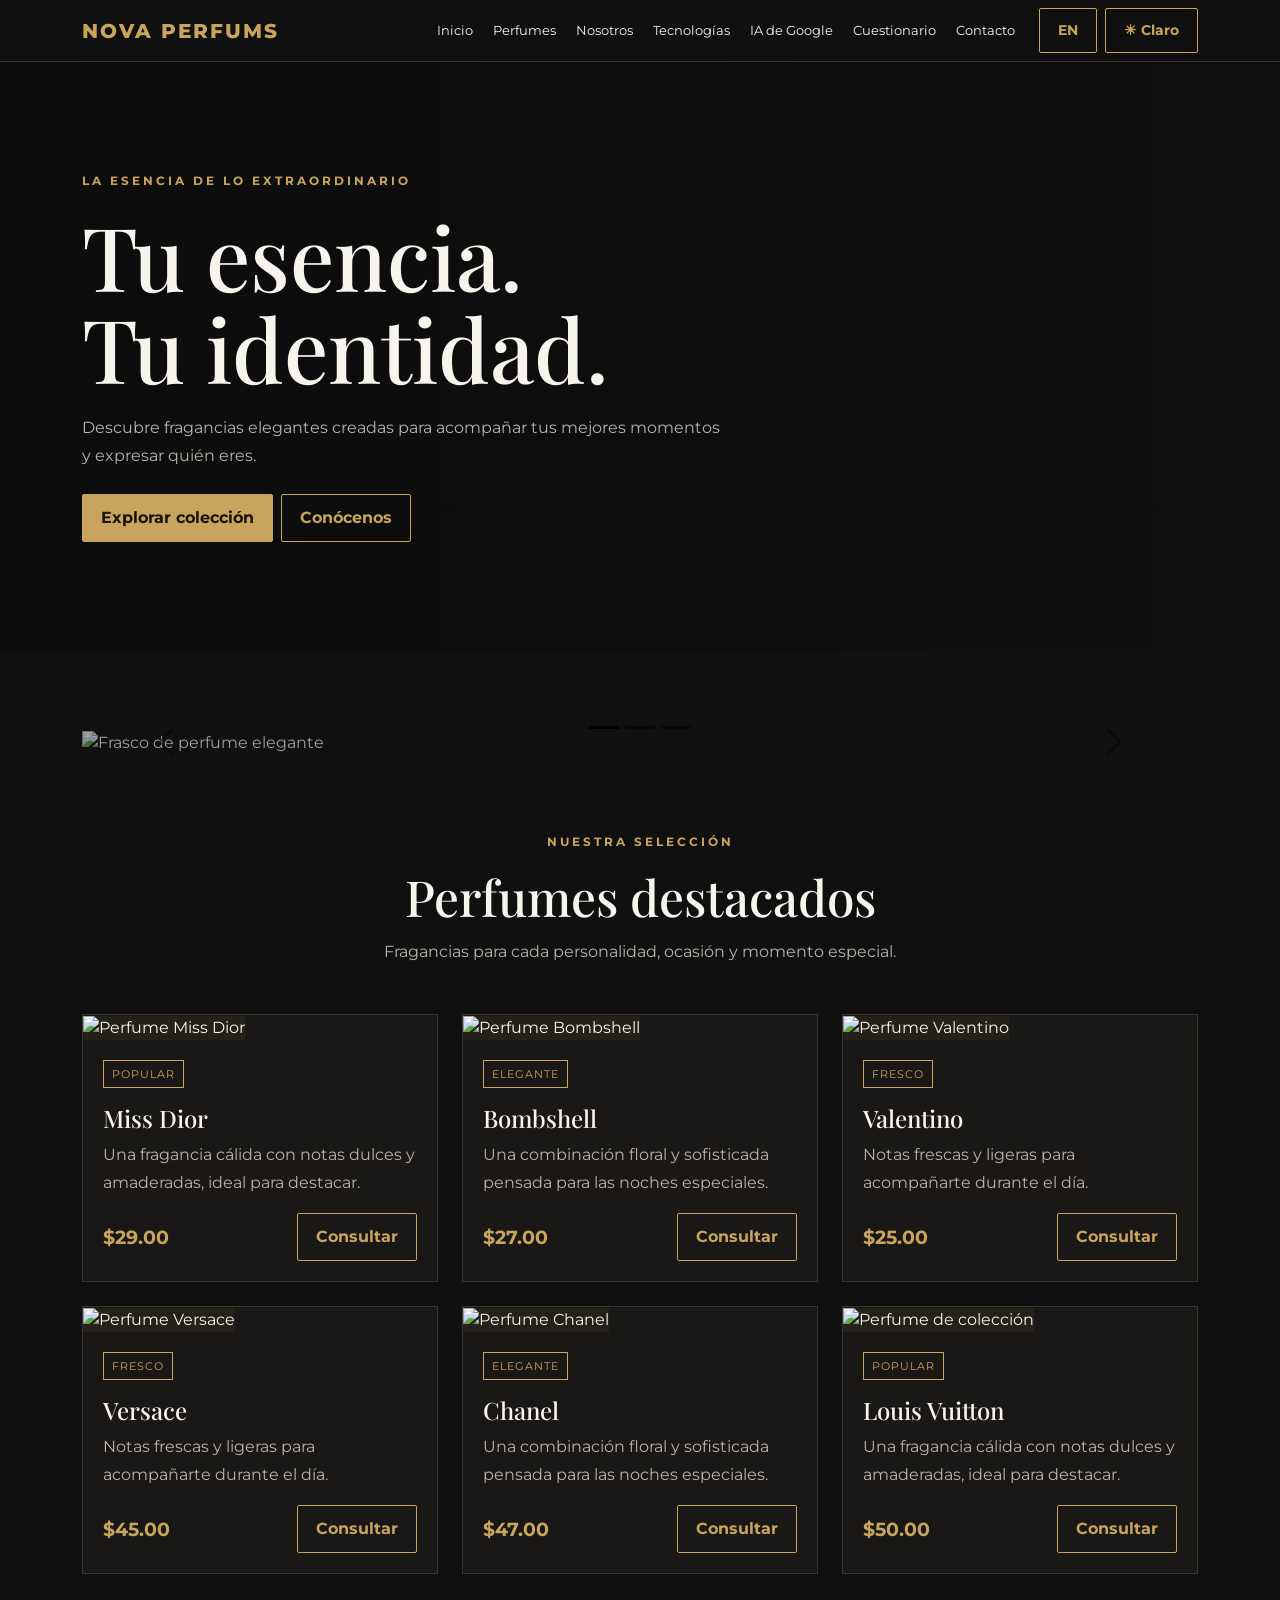
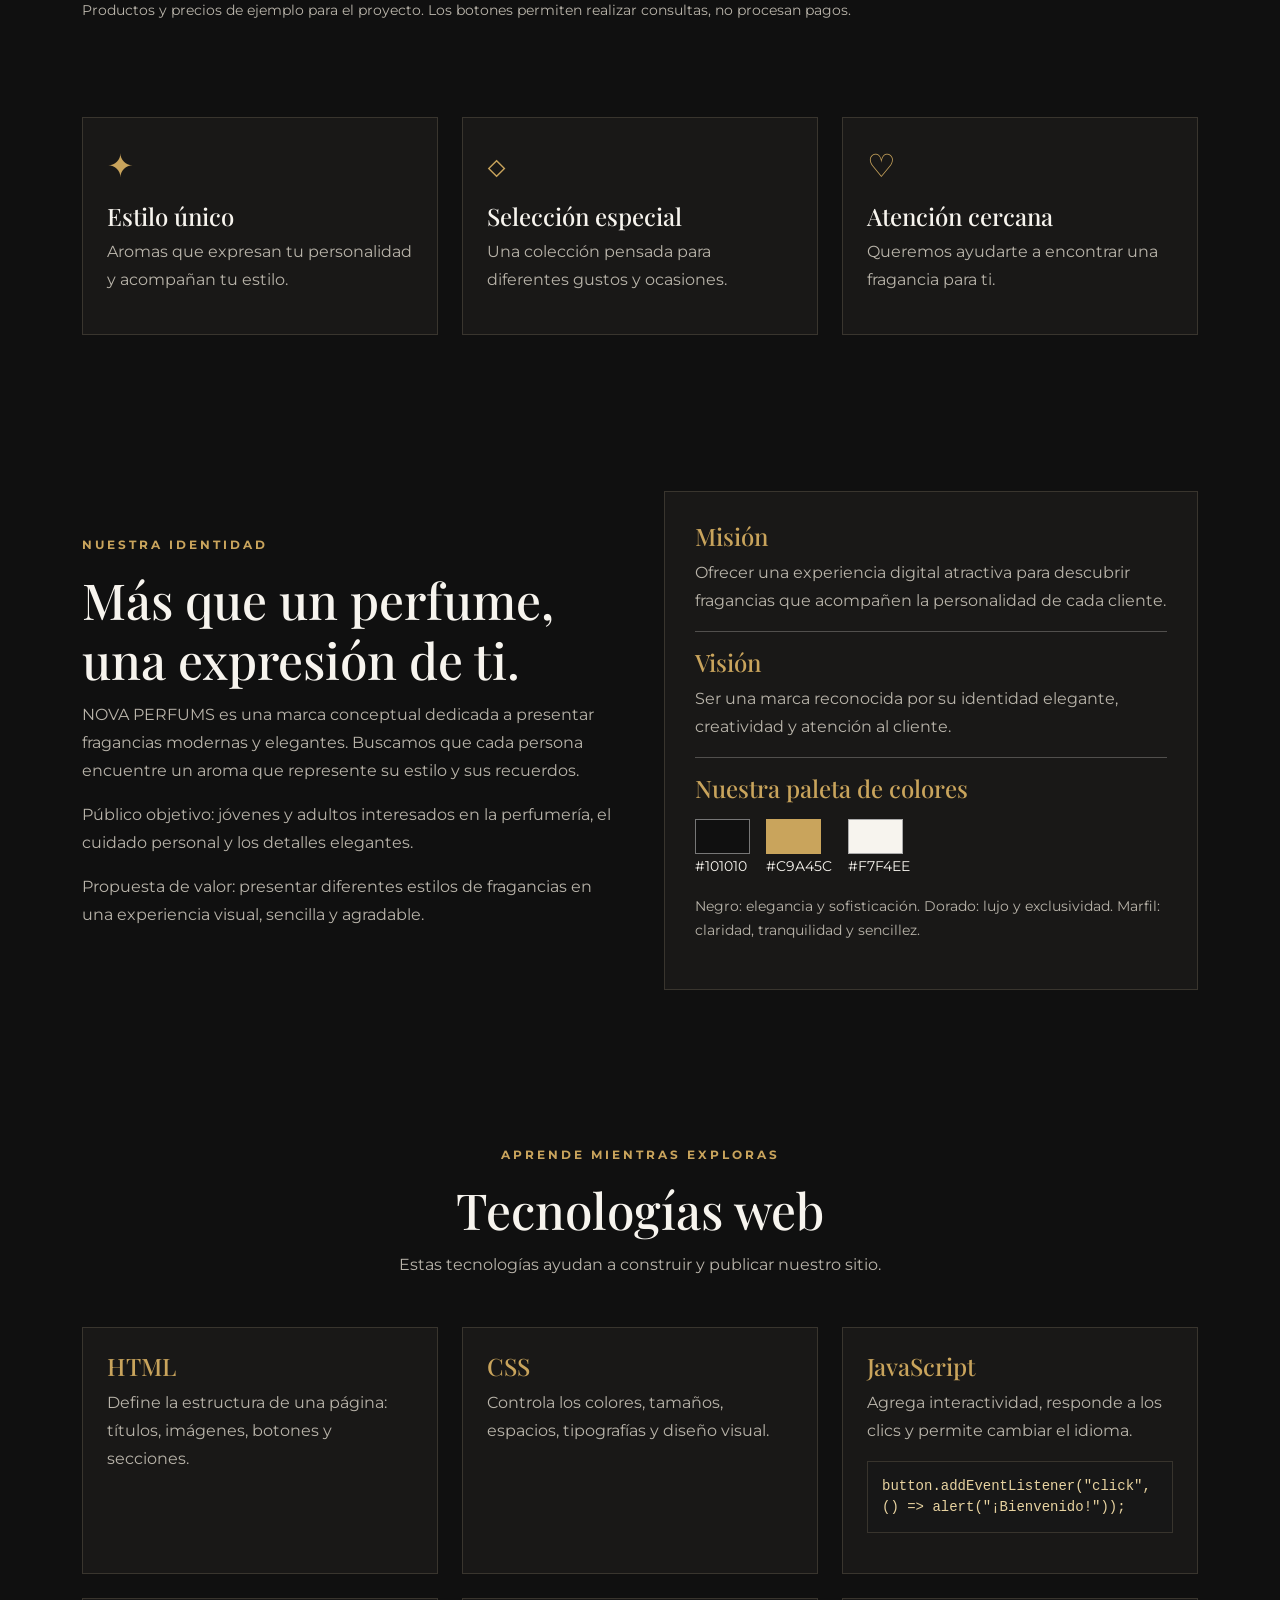
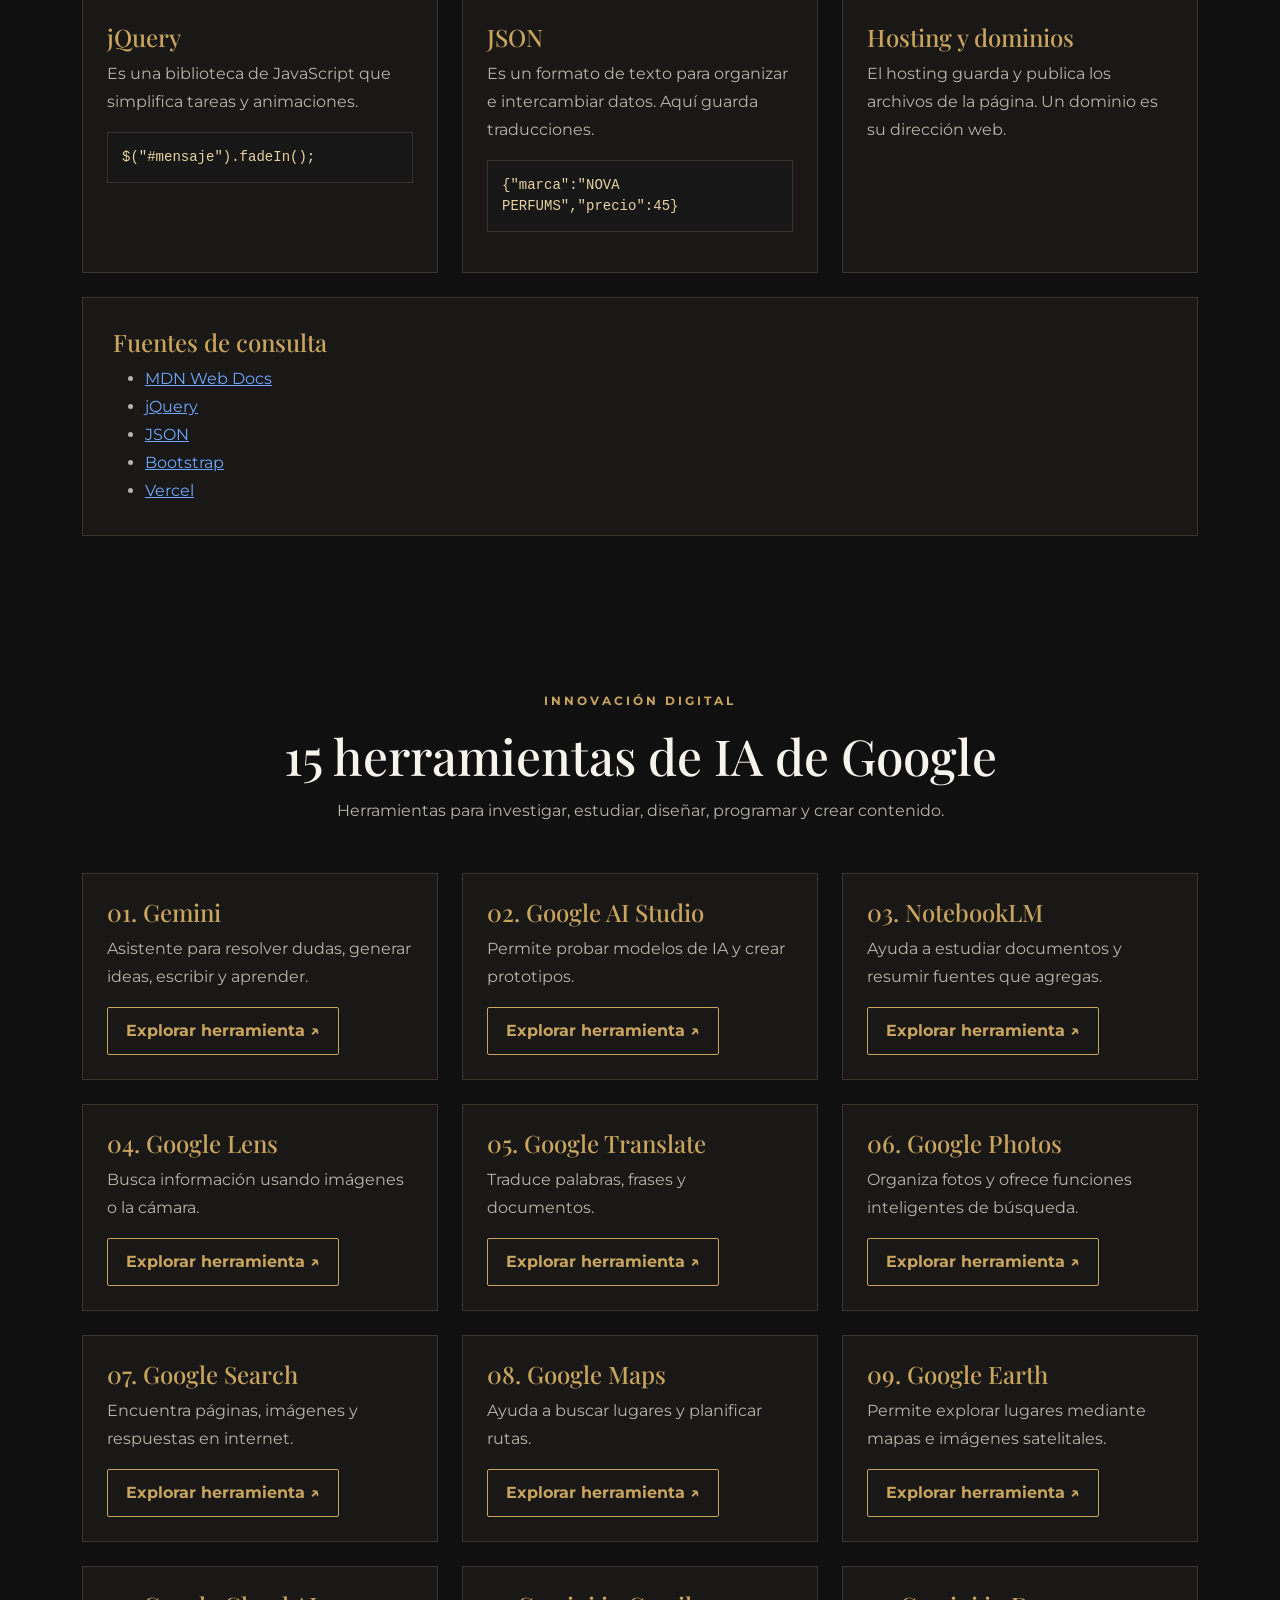
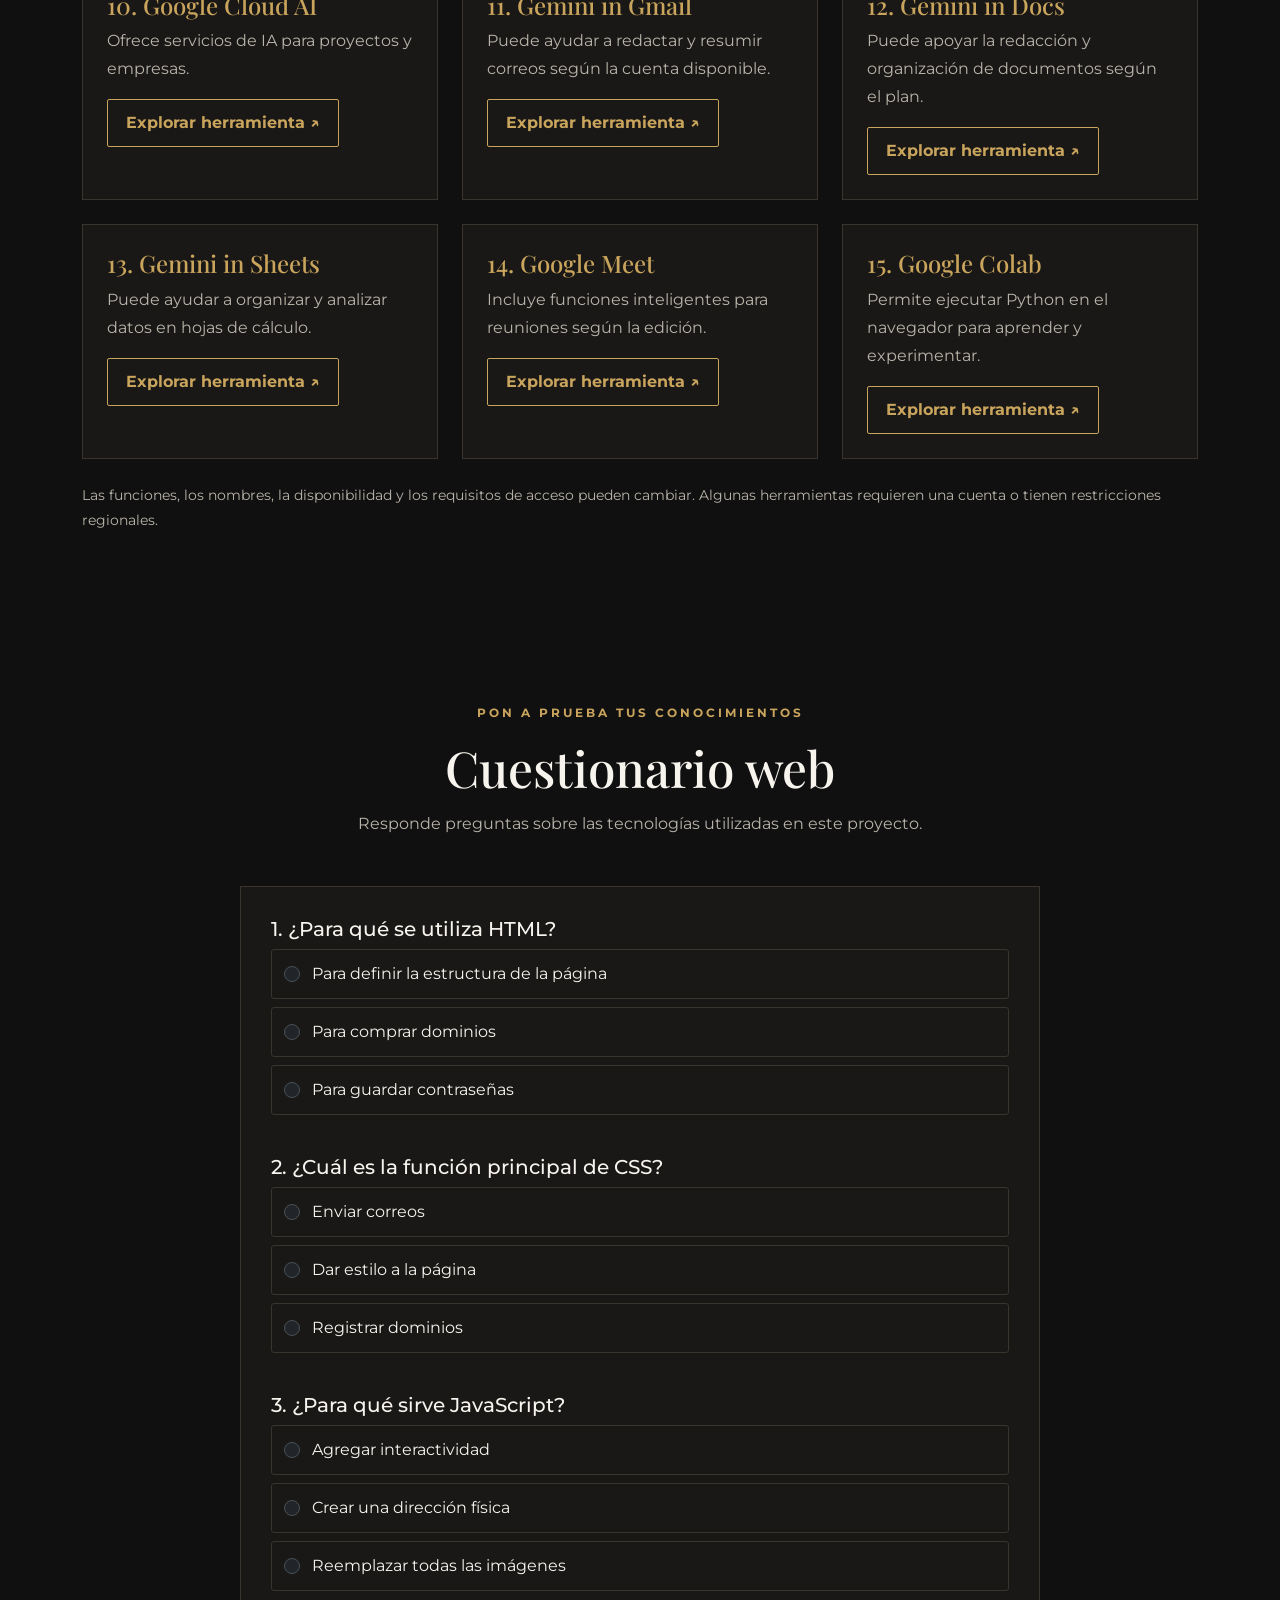
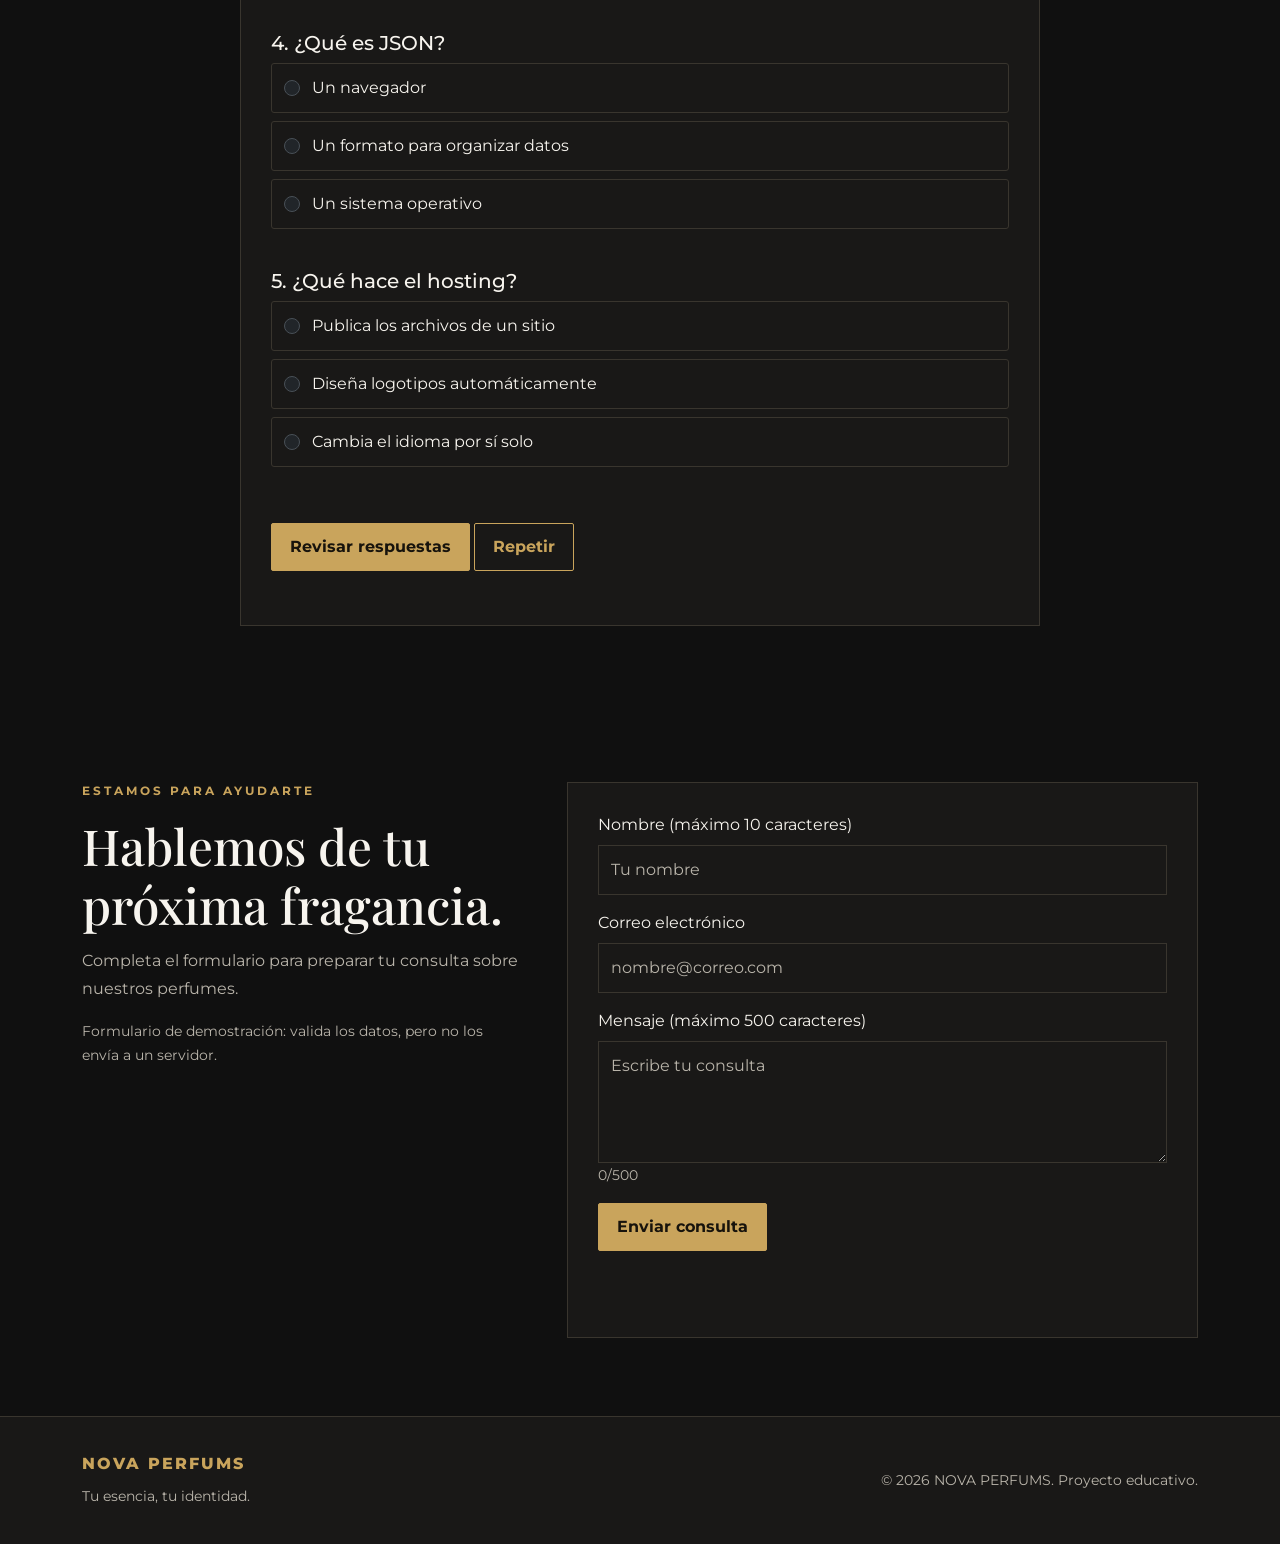
==== commit 1c6e2d3c: "SOY GAY" ====
--- a/index.html
+++ b/index.html
@@ -1,204 +1,245 @@
-<html>
+<!doctype html>
 <html lang="es" data-bs-theme="dark">
+
 <head>
-  <meta charset="UTF-8">
-  <meta name="viewport" content="width=device-width, initial-scale=1.0">
-
+  <meta charset="utf-8">
+  <meta name="viewport" content="width=device-width, initial-scale=1">
+  <meta name="description" content="NOVA PERFUMS: fragancias elegantes para expresar tu identidad.">
   <title>NOVA PERFUMS | Tu esencia, tu identidad</title>
-  <meta name="description" content="Descubre perfumes elegantes, modernos y únicos en NOVA PERFUMS.">
-
-  <!-- Bootstrap -->
   <link href="https://cdn.jsdelivr.net/npm/bootstrap@5.3.3/dist/css/bootstrap.min.css" rel="stylesheet">
-
-  <!-- Tipografías -->
-  <link href="https://fonts.googleapis.com/css2?family=Montserrat:wght@400;500;600;700;800&family=Playfair+Display:wght@500;600;700&display=swap" rel="stylesheet">
-
+  <link
+    href="https://fonts.googleapis.com/css2?family=Montserrat:wght@400;500;600;700;800&family=Playfair+Display:wght@500;600;700&display=swap"
+    rel="stylesheet">
   <style>
     :root {
       --gold: #c9a45c;
       --gold-light: #e8d3a0;
       --bg: #101010;
-      --surface: #ebdcdc;
+      --surface: #191817;
       --text: #f7f4ee;
       --muted: #b9b4aa;
-      --border: #33302a;
+      --border: #39352e;
+      --nav-height: 76px
+    }
+
+    body.light-mode {
+      --bg: #f7f4ee;
+      --surface: #fff;
+      --text: #171613;
+      --muted: #625e56;
+      --border: #e2dbce
     }
 
     * {
-      box-sizing: border-box;
+      box-sizing: border-box
+    }
+
+    html {
       scroll-behavior: smooth;
+      scroll-padding-top: calc(var(--nav-height) + 12px)
     }
 
     body {
       margin: 0;
-      font-family: 'Montserrat', sans-serif;
       background: var(--bg);
       color: var(--text);
-      transition: background .3s, color .3s;
-    }
-
-    body.light-mode {
-      --bg: #f7f4ee;
-      --surface: #ffffff;
-      --text: #209be7;
-      --muted: #686157;
-      --border: #e5dfd3;
+      font-family: Montserrat, sans-serif;
+      transition: background .25s, color .25s
+    }
+
+    section[id],
+    header[id] {
+      scroll-margin-top: calc(var(--nav-height) + 12px)
     }
 
     .navbar {
       background: var(--bg);
       border-bottom: 1px solid var(--border);
+      z-index: 1030
     }
 
     .navbar-brand {
       color: var(--gold) !important;
       font-weight: 800;
-      letter-spacing: 3px;
+      letter-spacing: 2px
     }
 
     .nav-link {
       color: var(--text) !important;
-      font-size: .85rem;
+      font-size: .82rem
     }
 
     .nav-link:hover,
-    .gold {
-      color: var(--gold) !important;
+    .gold,
+    .eyebrow {
+      color: var(--gold) !important
+    }
+
+    .navbar-toggler {
+      border-color: var(--gold)
+    }
+
+    .navbar-toggler:focus {
+      box-shadow: 0 0 0 .15rem #c9a45c55
+    }
+
+    .btn-gold,
+    .btn-outline-gold {
+      border: 1px solid var(--gold);
+      border-radius: 2px;
+      padding: 11px 18px;
+      font-weight: 700;
+      transition: background .2s, color .2s, transform .2s
     }
 
     .btn-gold {
       background: var(--gold);
-      color: #613f04;
-      border: 1px solid var(--gold);
-      border-radius: 2px;
-      padding: 12px 22px;
-      font-weight: 700;
-      transition: .25s;
+      color: #17130c
     }
 
     .btn-gold:hover {
       background: var(--gold-light);
       border-color: var(--gold-light);
-      color: #7a6848;
-      transform: translateY(-2px);
+      color: #17130c;
+      transform: translateY(-2px)
     }
 
     .btn-outline-gold {
-      border: 1px solid var(--gold);
-      color: var(--gold);
-      border-radius: 2px;
-      padding: 10px 18px;
+      color: var(--gold)
     }
 
     .btn-outline-gold:hover {
       background: var(--gold);
-      color: #17130c;
+      color: #17130c
     }
 
     .hero {
-      min-height: 610px;
+      min-height: 590px;
       display: flex;
       align-items: center;
-      background:
-        linear-gradient(90deg, rgba(12,12,12,.96), rgba(12,12,12,.65), rgba(12,12,12,.1)),
-        url('https://images.unsplash.com/photo-1541643600914-78b084683601?auto=format&fit=crop&w=1800&q=85')
-        center/cover;
+      background: linear-gradient(90deg, #0c0c0cf2, #0c0c0ca8, #0c0c0c25), url('https://images.unsplash.com/photo-1541643600914-78b084683601?auto=format&fit=crop&w=1800&q=85') center/cover
     }
 
     .hero-content {
       max-width: 650px;
-      padding-top: 65px;
-      padding-bottom: 65px;
+      padding: 75px 0
     }
 
     .eyebrow {
-      color: var(--gold);
-      letter-spacing: 4px;
       font-size: .75rem;
       font-weight: 700;
-      text-transform: uppercase;
-    }
-
-    h1, h2, h3, .serif {
-      font-family: 'Playfair Display', serif;
+      letter-spacing: 3px;
+      text-transform: uppercase
+    }
+
+    h1,
+    h2,
+    h3,
+    .serif {
+      font-family: 'Playfair Display', serif
     }
 
     .hero h1 {
-      font-size: clamp(3rem, 7vw, 5.6rem);
+      font-size: clamp(3rem, 7vw, 5.5rem);
       line-height: 1.05;
-      margin: 20px 0;
+      margin: 20px 0
     }
 
     .section {
-      padding: 85px 0;
+      padding: 78px 0
     }
 
     .section-title {
-      font-size: clamp(2rem, 4vw, 3.2rem);
-      margin: 12px 0;
+      font-size: clamp(2rem, 4vw, 3.1rem);
+      margin: 12px 0
     }
 
     .muted {
       color: var(--muted);
-      line-height: 1.8;
+      line-height: 1.75
+    }
+
+    .product-card,
+    .feature,
+    .about-box,
+    .tech-card,
+    .tool-card {
+      height: 100%;
+      background: var(--surface);
+      border: 1px solid var(--border)
     }
 
     .product-card {
-      background: var(--surface);
-      border: 1px solid var(--border);
-      height: 100%;
-      transition: transform .3s, border-color .3s;
+      transition: transform .25s, border-color .25s
     }
 
     .product-card:hover {
-      transform: translateY(-7px);
-      border-color: var(--gold);
+      transform: translateY(-5px);
+      border-color: var(--gold)
     }
 
     .product-img {
       width: 100%;
-      height: 280px;
+      height: 260px;
       object-fit: cover;
-      background: #24211b;
+      background: #24211b
     }
 
     .product-info {
-      padding: 22px;
+      padding: 20px
     }
 
     .price {
       color: var(--gold);
-      font-size: 1.25rem;
-      font-weight: 700;
+      font-size: 1.2rem;
+      font-weight: 700
     }
 
     .tag {
       display: inline-block;
       border: 1px solid var(--gold);
       color: var(--gold);
-      font-size: .7rem;
+      font-size: .68rem;
       letter-spacing: 1px;
-      padding: 5px 9px;
-      text-transform: uppercase;
-    }
-
-    .feature {
-      padding: 28px;
-      height: 100%;
-      background: var(--surface);
-      border: 1px solid var(--border);
+      padding: 5px 8px;
+      text-transform: uppercase
+    }
+
+    .feature,
+    .tech-card,
+    .tool-card {
+      padding: 24px
     }
 
     .feature-icon {
       font-size: 2rem;
       color: var(--gold);
-      margin-bottom: 15px;
+      margin-bottom: 12px
     }
 
     .about-box {
-      background: var(--surface);
-      border: 1px solid var(--border);
-      padding: 35px;
+      padding: 30px
+    }
+
+    .tech-card pre {
+      background: #171717;
+      color: #e8d3a0;
+      border: 1px solid #38342d;
+      padding: 14px;
+      overflow-x: auto;
+      white-space: pre-wrap
+    }
+
+    .carousel-item img {
+      width: 100%;
+      height: 370px;
+      object-fit: cover;
+      filter: brightness(.65)
+    }
+
+    .carousel-caption {
+      bottom: 20%;
+      text-shadow: 0 2px 8px #000
     }
 
     .contact-input {
@@ -206,1405 +247,533 @@
       color: var(--text);
       border: 1px solid var(--border);
       border-radius: 0;
-      padding: 13px;
+      padding: 12px
     }
 
     .contact-input:focus {
       background: var(--surface);
       color: var(--text);
       border-color: var(--gold);
-      box-shadow: 0 0 0 .15rem rgba(201,164,92,.15);
+      box-shadow: 0 0 0 .15rem #c9a45c26
     }
 
     .contact-input::placeholder {
-      color: var(--muted);
-    }
-
-    .tech-card {
-      background: var(--surface);
-      border: 1px solid var(--border);
-      padding: 24px;
-      height: 100%;
-    }
-
-    pre {
-      background: #171717;
-      color: #e8d3a0;
-      border: 1px solid #38342d;
-      padding: 18px;
-      overflow-x: auto;
-      white-space: pre-wrap;
+      color: var(--muted)
+    }
+
+    .form-message {
+      min-height: 24px
     }
 
     .quiz-option {
       display: block;
       width: 100%;
       text-align: left;
-      padding: 13px;
+      padding: 12px;
       margin: 8px 0;
       border: 1px solid var(--border);
       background: var(--surface);
       color: var(--text);
-      border-radius: 3px;
-    }
-
-    .quiz-option:hover {
-      border-color: var(--gold);
-    }
-
+      border-radius: 3px
+    }
+
+    .quiz-option:hover,
     .quiz-option.selected {
-      border: 2px solid var(--gold);
+      border-color: var(--gold)
     }
 
     .quiz-option.correct {
-      border-color: #218838;
+      border-color: #218838
     }
 
     .quiz-option.wrong {
-      border-color: #dc3545;
-    }
-
-    .carousel-item img {
-      height: 390px;
-      width: 100%;
-      object-fit: cover;
-      filter: brightness(.72);
-    }
-
-    .carousel-caption {
-      bottom: 25%;
+      border-color: #dc3545
     }
 
     footer {
-      padding: 45px 0;
+      padding: 35px 0;
       border-top: 1px solid var(--border);
-      background: var(--surface);
-    }
-
-    .form-message {
-      min-height: 25px;
+      background: var(--surface)
     }
 
     .fade-up {
       opacity: 0;
-      transform: translateY(20px);
-      transition: opacity .7s ease, transform .7s ease;
+      transform: translateY(16px);
+      transition: opacity .5s ease, transform .5s ease
     }
 
     .fade-up.visible {
       opacity: 1;
-      transform: translateY(0);
-    }
-
-    @media (max-width: 768px) {
+      transform: translateY(0)
+    }
+
+    @media(max-width:767px) {
       .hero {
-        min-height: 520px;
-        background-position: 60% center;
+        min-height: 510px;
+        background-position: 60% center
       }
 
-      .hero-content {
-        padding-top: 60px;
+      .section {
+        padding: 55px 0
       }
 
-      .section {
-        padding: 60px 0;
+      .product-img {
+        height: 240px
       }
 
-      .product-img {
-        height: 240px;
+      .carousel-item img {
+        height: 280px
       }
-    }
-
-    @media (prefers-reduced-motion: reduce) {
-      *, *::before, *::after {
-        scroll-behavior: auto !important;
+
+      .carousel-caption {
+        bottom: 8%
+      }
+
+      .about-box {
+        padding: 22px
+      }
+    }
+
+    @media(prefers-reduced-motion:reduce) {
+      html {
+        scroll-behavior: auto
+      }
+
+      *,
+      *::before,
+      *::after {
         transition-duration: .01ms !important;
-        animation-duration: .01ms !important;
+        animation-duration: .01ms !important
       }
     }
   </style>
 </head>
 
 <body>
-
-<!-- NAVEGACIÓN -->
-<nav class="navbar navbar-expand-lg sticky-top">
-  <div class="container">
-    <a class="navbar-brand" href="#inicio">NOVA PERFUMS</a>
-
-    <button class="navbar-toggler btn-outline-gold" type="button"
-      data-bs-toggle="collapse" data-bs-target="#menu"
-      aria-label="Abrir menú">
-      ☰
-    </button>
-
-    <div class="collapse navbar-collapse" id="menu">
-      <ul class="navbar-nav ms-auto align-items-lg-center gap-lg-2">
-        <li class="nav-item"><a class="nav-link" href="#index" data-i18n="navHome">Inicio</a></li>
-        <li class="nav-item"><a class="nav-link" href="#perfuemes" data-i18n="navProducts">Perfumes</a></li>
-        <li class="nav-item"><a class="nav-link" href="#nosotros" data-i18n="navAbout">Nosotros</a></li>
-        <li class="nav-item"><a class="nav-link" href="#tecnologias" data-i18n="navTech">Tecnologías</a></li>
-        <li class="nav-item"><a class="nav-link" href="#cuestionario" data-i18n="navQuiz">Cuestionario</a></li>
-        <li class="nav-item"><a class="nav-link" href="#contacto" data-i18n="navContact">Contacto</a></li>
-         <li><a href="formulario.html">formulario</a></li>
-      </ul>
-
-      <div class="d-flex gap-2 ms-lg-3 my-3 my-lg-0">
-        <button class="btn btn-outline-gold btn-sm" id="languageButton"
-          type="button" aria-label="Cambiar idioma">EN</button>
-        <button class="btn btn-outline-gold btn-sm" id="themeButton"
-          type="button">☀ Claro</button>
-      </div>
-    </div>
-  </div>
-</nav>
-
-<!-- INICIO -->
-<header class="hero" id="inicio">
-  <div class="container">
-    <div class="hero-content fade-up">
-      <p class="eyebrow" data-i18n="heroEyebrow">La esencia de lo extraordinario</p>
-      <h1 data-i18n="heroTitle">Tu esencia.<br>Tu identidad.</h1>
-      <p class="muted mb-4" data-i18n="heroText">
-        Descubre una colección de fragancias elegantes creadas para acompañar
-        tus mejores momentos y expresar quién eres.
-      </p>
-      <a href="#perfumes" class="btn btn-gold" data-i18n="heroButton">Explorar colección</a>
-      <a href="#nosotros" class="btn btn-outline-gold ms-2" data-i18n="aboutButton">Conócenos</a>
-    </div>
-  </div>
-</header>
-
-
-<!-- CATÁLOGO -->
-<section class="section" id="perfumes">
-  <div class="container">
-    <div class="text-center mb-5 fade-up">
-      <p class="eyebrow" data-i18n="collectionEyebrow">Nuestra selección</p>
-      <h2 class="section-title" data-i18n="collectionTitle">Perfumes destacados</h2>
-      <p class="muted" data-i18n="collectionText">
-        Fragancias para cada personalidad, ocasión y momento especial.
-      </p>
-    </div>
-
-    <div class="row g-4">
-
-      <div class="col-md-6 col-lg-4 fade-up">
-        <article class="product-card">
-          <img class="product-img"
-            src="IMAGEN DIOR.webp"
-            alt="Perfume Dior">
-          <div class="product-info">
-            <span class="tag" data-i18n="tagPopular">Popular</span>
-            <h3 class="h4 mt-3">Miss Dior</h3>
-            <p class="muted" data-i18n="goldenDesc">
-              Una fragancia cálida con notas dulces y amaderadas, ideal para destacar.
+  <!-- Navegación principal -->
+  <nav class="navbar navbar-expand-lg sticky-top" id="navbarPrincipal">
+    <div class="container"><a class="navbar-brand" href="#inicio">NOVA PERFUMS</a>
+      <button class="navbar-toggler" type="button" data-bs-toggle="collapse" data-bs-target="#menu" aria-controls="menu"
+        aria-expanded="false" aria-label="Abrir menú">☰</button>
+      <div class="collapse navbar-collapse" id="menu">
+        <ul class="navbar-nav ms-auto align-items-lg-center gap-lg-1">
+          <li class="nav-item"><a class="nav-link" href="#inicio" data-i18n="navHome">Inicio</a></li>
+          <li class="nav-item"><a class="nav-link" href="#perfumes" data-i18n="navProducts">Perfumes</a></li>
+          <li class="nav-item"><a class="nav-link" href="#nosotros" data-i18n="navAbout">Nosotros</a></li>
+          <li class="nav-item"><a class="nav-link" href="#tecnologias" data-i18n="navTech">Tecnologías</a></li>
+          <li class="nav-item"><a class="nav-link" href="#inteligencia-google" data-i18n="navAI">IA de Google</a></li>
+          <li class="nav-item"><a class="nav-link" href="#cuestionario" data-i18n="navQuiz">Cuestionario</a></li>
+          <li class="nav-item"><a class="nav-link" href="#contacto" data-i18n="navContact">Contacto</a></li>
+        </ul>
+        <div class="d-flex gap-2 ms-lg-3 my-3 my-lg-0"><button class="btn btn-outline-gold btn-sm" id="languageButton"
+            type="button" aria-label="Change language">EN</button><button class="btn btn-outline-gold btn-sm"
+            id="themeButton" type="button">☀ Claro</button></div>
+      </div>
+    </div>
+  </nav>
+  <!-- Presentación de la marca -->
+  <header class="hero" id="inicio">
+    <div class="container">
+      <div class="hero-content fade-up">
+        <p class="eyebrow" data-i18n="heroEyebrow">La esencia de lo extraordinario</p>
+        <h1 data-i18n="heroTitle">Tu esencia.<br>Tu identidad.</h1>
+        <p class="muted mb-4" data-i18n="heroText">Descubre fragancias elegantes creadas para acompañar tus mejores
+          momentos y expresar quién eres.</p><a href="#perfumes" class="btn btn-gold" data-i18n="heroButton">Explorar
+          colección</a> <a href="#nosotros" class="btn btn-outline-gold ms-1" data-i18n="aboutButton">Conócenos</a>
+      </div>
+    </div>
+  </header>
+  <!-- Carrusel de inspiración -->
+  <section class="section pb-0" aria-label="Inspiración de fragancias">
+    <div class="container">
+      <div id="perfumeCarousel" class="carousel slide carousel-fade" data-bs-ride="carousel">
+        <div class="carousel-indicators"><button type="button" data-bs-target="#perfumeCarousel" data-bs-slide-to="0"
+            class="active" aria-current="true" aria-label="Diapositiva 1"></button><button type="button"
+            data-bs-target="#perfumeCarousel" data-bs-slide-to="1" aria-label="Diapositiva 2"></button><button
+            type="button" data-bs-target="#perfumeCarousel" data-bs-slide-to="2" aria-label="Diapositiva 3"></button>
+        </div>
+        <div class="carousel-inner">
+          <div class="carousel-item active"><img
+              src="https://images.unsplash.com/photo-1594035910387-fea47794261f?auto=format&fit=crop&w=1400&q=80"
+              alt="Frasco de perfume elegante">
+            <div class="carousel-caption">
+              <p class="eyebrow" data-i18n="slide1Small">Elegancia en cada detalle</p>
+              <h2 data-i18n="slide1Title">Una fragancia, mil recuerdos</h2>
+            </div>
+          </div>
+          <div class="carousel-item"><img
+              src="https://images.unsplash.com/photo-1592945403244-b3fbafd7f539?auto=format&fit=crop&w=1400&q=80"
+              alt="Colección de fragancias">
+            <div class="carousel-caption">
+              <p class="eyebrow" data-i18n="slide2Small">Descubre tu estilo</p>
+              <h2 data-i18n="slide2Title">Encuentra tu esencia</h2>
+            </div>
+          </div>
+          <div class="carousel-item"><img
+              src="https://images.unsplash.com/photo-1595425970377-c9703cf48b6d?auto=format&fit=crop&w=1400&q=80"
+              alt="Perfume para ocasiones especiales">
+            <div class="carousel-caption">
+              <p class="eyebrow" data-i18n="slide3Small">Momentos inolvidables</p>
+              <h2 data-i18n="slide3Title">Deja tu propia huella</h2>
+            </div>
+          </div>
+        </div><button class="carousel-control-prev" type="button" data-bs-target="#perfumeCarousel" data-bs-slide="prev"
+          aria-label="Anterior"><span class="carousel-control-prev-icon"></span></button><button
+          class="carousel-control-next" type="button" data-bs-target="#perfumeCarousel" data-bs-slide="next"
+          aria-label="Siguiente"><span class="carousel-control-next-icon"></span></button>
+      </div>
+    </div>
+  </section>
+  <!-- Catálogo de perfumes -->
+  <section class="section" id="perfumes">
+    <div class="container">
+      <div class="text-center mb-5 fade-up">
+        <p class="eyebrow" data-i18n="collectionEyebrow">Nuestra selección</p>
+        <h2 class="section-title" data-i18n="collectionTitle">Perfumes destacados</h2>
+        <p class="muted" data-i18n="collectionText">Fragancias para cada personalidad, ocasión y momento especial.</p>
+      </div>
+      <div class="row g-4">
+        <div class="col-md-6 col-lg-4 fade-up">
+          <article class="product-card"><img class="product-img"
+              src="https://images.unsplash.com/photo-1594035910387-fea47794261f?auto=format&fit=crop&w=700&q=80"
+              alt="Perfume Miss Dior" loading="lazy">
+            <div class="product-info"><span class="tag" data-i18n="tagPopular">Popular</span>
+              <h3 class="h4 mt-3">Miss Dior</h3>
+              <p class="muted" data-i18n="goldenDesc">Una fragancia cálida con notas dulces y amaderadas, ideal para
+                destacar.</p>
+              <div class="d-flex justify-content-between align-items-center"><span class="price">$29.00</span><button
+                  class="btn btn-outline-gold buy-button" data-product="Miss Dior"
+                  data-i18n="buyButton">Consultar</button></div>
+            </div>
+          </article>
+        </div>
+        <div class="col-md-6 col-lg-4 fade-up">
+          <article class="product-card"><img class="product-img"
+              src="https://images.unsplash.com/photo-1592945403244-b3fbafd7f539?auto=format&fit=crop&w=700&q=80"
+              alt="Perfume Bombshell" loading="lazy">
+            <div class="product-info"><span class="tag" data-i18n="tagElegant">Elegante</span>
+              <h3 class="h4 mt-3">Bombshell</h3>
+              <p class="muted" data-i18n="midnightDesc">Una combinación floral y sofisticada pensada para las noches
+                especiales.</p>
+              <div class="d-flex justify-content-between align-items-center"><span class="price">$27.00</span><button
+                  class="btn btn-outline-gold buy-button" data-product="Bombshell"
+                  data-i18n="buyButton">Consultar</button></div>
+            </div>
+          </article>
+        </div>
+        <div class="col-md-6 col-lg-4 fade-up">
+          <article class="product-card"><img class="product-img"
+              src="https://images.unsplash.com/photo-1595425970377-c9703cf48b6d?auto=format&fit=crop&w=700&q=80"
+              alt="Perfume Valentino" loading="lazy">
+            <div class="product-info"><span class="tag" data-i18n="tagFresh">Fresco</span>
+              <h3 class="h4 mt-3">Valentino</h3>
+              <p class="muted" data-i18n="freshDesc">Notas frescas y ligeras para acompañarte durante el día.</p>
+              <div class="d-flex justify-content-between align-items-center"><span class="price">$25.00</span><button
+                  class="btn btn-outline-gold buy-button" data-product="Valentino"
+                  data-i18n="buyButton">Consultar</button></div>
+            </div>
+          </article>
+        </div>
+        <div class="col-md-6 col-lg-4 fade-up">
+          <article class="product-card"><img class="product-img"
+              src="https://images.unsplash.com/photo-1541643600914-78b084683601?auto=format&fit=crop&w=700&q=80"
+              alt="Perfume Versace" loading="lazy">
+            <div class="product-info"><span class="tag" data-i18n="tagFresh">Fresco</span>
+              <h3 class="h4 mt-3">Versace</h3>
+              <p class="muted" data-i18n="freshDesc">Notas frescas y ligeras para acompañarte durante el día.</p>
+              <div class="d-flex justify-content-between align-items-center"><span class="price">$45.00</span><button
+                  class="btn btn-outline-gold buy-button" data-product="Versace"
+                  data-i18n="buyButton">Consultar</button></div>
+            </div>
+          </article>
+        </div>
+        <div class="col-md-6 col-lg-4 fade-up">
+          <article class="product-card"><img class="product-img"
+              src="https://images.unsplash.com/photo-1590736969955-71cc94901144?auto=format&fit=crop&w=700&q=80"
+              alt="Perfume Chanel" loading="lazy">
+            <div class="product-info"><span class="tag" data-i18n="tagElegant">Elegante</span>
+              <h3 class="h4 mt-3">Chanel</h3>
+              <p class="muted" data-i18n="midnightDesc">Una combinación floral y sofisticada pensada para las noches
+                especiales.</p>
+              <div class="d-flex justify-content-between align-items-center"><span class="price">$47.00</span><button
+                  class="btn btn-outline-gold buy-button" data-product="Chanel" data-i18n="buyButton">Consultar</button>
+              </div>
+            </div>
+          </article>
+        </div>
+        <div class="col-md-6 col-lg-4 fade-up">
+          <article class="product-card"><img class="product-img"
+              src="https://images.unsplash.com/photo-1594035910387-fea47794261f?auto=format&fit=crop&w=700&q=80"
+              alt="Perfume de colección" loading="lazy"
+              onerror="this.onerror=null;this.src='https://images.unsplash.com/photo-1541643600914-78b084683601?auto=format&fit=crop&w=700&q=80'">
+            <div class="product-info"><span class="tag" data-i18n="tagPopular">Popular</span>
+              <h3 class="h4 mt-3">Louis Vuitton</h3>
+              <p class="muted" data-i18n="goldenDesc">Una fragancia cálida con notas dulces y amaderadas, ideal para
+                destacar.</p>
+              <div class="d-flex justify-content-between align-items-center"><span class="price">$50.00</span><button
+                  class="btn btn-outline-gold buy-button" data-product="Louis Vuitton"
+                  data-i18n="buyButton">Consultar</button></div>
+            </div>
+          </article>
+        </div>
+      </div>
+      <p class="muted small mt-4" data-i18n="demoNotice">Productos y precios de ejemplo para el proyecto. Los botones
+        permiten realizar consultas, no procesan pagos.</p>
+    </div>
+  </section>
+  <!-- Ventajas de la marca -->
+  <section class="section pt-0">
+    <div class="container">
+      <div class="row g-4">
+        <div class="col-md-4 fade-up">
+          <div class="feature">
+            <div class="feature-icon">✦</div>
+            <h3 class="h4" data-i18n="feature1Title">Estilo único</h3>
+            <p class="muted" data-i18n="feature1Text">Aromas que expresan tu personalidad y acompañan tu estilo.</p>
+          </div>
+        </div>
+        <div class="col-md-4 fade-up">
+          <div class="feature">
+            <div class="feature-icon">◇</div>
+            <h3 class="h4" data-i18n="feature2Title">Selección especial</h3>
+            <p class="muted" data-i18n="feature2Text">Una colección pensada para diferentes gustos y ocasiones.</p>
+          </div>
+        </div>
+        <div class="col-md-4 fade-up">
+          <div class="feature">
+            <div class="feature-icon">♡</div>
+            <h3 class="h4" data-i18n="feature3Title">Atención cercana</h3>
+            <p class="muted" data-i18n="feature3Text">Queremos ayudarte a encontrar una fragancia para ti.</p>
+          </div>
+        </div>
+      </div>
+    </div>
+  </section>
+  <!-- Identidad y propuesta de valor -->
+  <section class="section" id="nosotros">
+    <div class="container">
+      <div class="row g-5 align-items-center">
+        <div class="col-lg-6 fade-up">
+          <p class="eyebrow" data-i18n="aboutEyebrow">Nuestra identidad</p>
+          <h2 class="section-title" data-i18n="aboutTitle">Más que un perfume, una expresión de ti.</h2>
+          <p class="muted" data-i18n="aboutText">NOVA PERFUMS es una marca conceptual dedicada a presentar fragancias
+            modernas y elegantes. Buscamos que cada persona encuentre un aroma que represente su estilo y sus recuerdos.
+          </p>
+          <p class="muted" data-i18n="audienceText">Público objetivo: jóvenes y adultos interesados en la perfumería, el
+            cuidado personal y los detalles elegantes.</p>
+          <p class="muted" data-i18n="valueText">Propuesta de valor: presentar diferentes estilos de fragancias en una
+            experiencia visual, sencilla y agradable.</p>
+        </div>
+        <div class="col-lg-6 fade-up">
+          <div class="about-box">
+            <h3 class="h4 gold" data-i18n="missionTitle">Misión</h3>
+            <p class="muted" data-i18n="missionText">Ofrecer una experiencia digital atractiva para descubrir fragancias
+              que acompañen la personalidad de cada cliente.</p>
+            <hr>
+            <h3 class="h4 gold" data-i18n="visionTitle">Visión</h3>
+            <p class="muted" data-i18n="visionText">Ser una marca reconocida por su identidad elegante, creatividad y
+              atención al cliente.</p>
+            <hr>
+            <h3 class="h4 gold" data-i18n="colorsTitle">Nuestra paleta de colores</h3>
+            <div class="d-flex gap-3 flex-wrap mt-3">
+              <div>
+                <div style="width:55px;height:35px;background:#101010;border:1px solid #777"></div>
+                <small>#101010</small>
+              </div>
+              <div>
+                <div style="width:55px;height:35px;background:#C9A45C"></div><small>#C9A45C</small>
+              </div>
+              <div>
+                <div style="width:55px;height:35px;background:#F7F4EE;border:1px solid #aaa"></div>
+                <small>#F7F4EE</small>
+              </div>
+            </div>
+            <p class="muted small mt-3" data-i18n="colorsText">Negro: elegancia y sofisticación. Dorado: lujo y
+              exclusividad. Marfil: claridad, tranquilidad y sencillez.</p>
+          </div>
+        </div>
+      </div>
+    </div>
+  </section>
+  <!-- Investigación sobre tecnologías web -->
+  <section class="section" id="tecnologias">
+    <div class="container">
+      <div class="text-center mb-5">
+        <p class="eyebrow" data-i18n="techEyebrow">Aprende mientras exploras</p>
+        <h2 class="section-title" data-i18n="techTitle">Tecnologías web</h2>
+        <p class="muted" data-i18n="techIntro">Estas tecnologías ayudan a construir y publicar nuestro sitio.</p>
+      </div>
+      <div class="row g-4">
+        <div class="col-md-6 col-lg-4">
+          <div class="tech-card">
+            <h3 class="gold h4">HTML</h3>
+            <p class="muted" data-i18n="htmlText">Define la estructura de una página: títulos, imágenes, botones y
+              secciones.</p>
+          </div>
+        </div>
+        <div class="col-md-6 col-lg-4">
+          <div class="tech-card">
+            <h3 class="gold h4">CSS</h3>
+            <p class="muted" data-i18n="cssText">Controla los colores, tamaños, espacios, tipografías y diseño visual.
             </p>
-            <div class="d-flex justify-content-between align-items-center">
-              <span class="price">$29.00</span>
-              <button class="btn btn-outline-gold buy-button" data-product="Golden Aura"
-                data-i18n="buyButton">Consultar</button>
-            </div>
-          </div>
-        </article>
-      </div>
-
-      <div class="col-md-6 col-lg-4 fade-up">
-        <article class="product-card">
-          <img class="product-img"
-            src="IMAGEN VICTORIA SECRET.webp"
-            alt="Perfume Midnight Bloom">
-          <div class="product-info">
-            <span class="tag" data-i18n="tagElegant">Elegante</span>
-            <h3 class="h4 mt-3">Bombshell</h3>
-            <p class="muted" data-i18n="midnightDesc">
-              Una combinación floral y sofisticada pensada para las noches especiales.
+          </div>
+        </div>
+        <div class="col-md-6 col-lg-4">
+          <div class="tech-card">
+            <h3 class="gold h4">JavaScript</h3>
+            <p class="muted" data-i18n="jsText">Agrega interactividad, responde a los clics y permite cambiar el idioma.
             </p>
-            <div class="d-flex justify-content-between align-items-center">
-              <span class="price">$27.00</span>
-              <button class="btn btn-outline-gold buy-button" data-product="Midnight Bloom"
-                data-i18n="buyButton">Consultar</button>
-            </div>
-          </div>
-        </article>
-      </div>
-
-      <div class="col-md-6 col-lg-4 fade-up">
-        <article class="product-card">
-          <img class="product-img"
-            src="IMAGEN,VALENTINO.webp"
-            alt="Perfume Fresh Essence">
-          <div class="product-info">
-            <span class="tag" data-i18n="tagFresh">Fresco</span>
-            <h3 class="h4 mt-3">Valentino</h3>
-            <p class="muted" data-i18n="freshDesc">
-              Notas frescas y ligeras para acompañarte durante el día.
+            <pre><code>button.addEventListener("click", () =&gt; alert("¡Bienvenido!"));</code></pre>
+          </div>
+        </div>
+        <div class="col-md-6 col-lg-4">
+          <div class="tech-card">
+            <h3 class="gold h4">jQuery</h3>
+            <p class="muted" data-i18n="jqueryText">Es una biblioteca de JavaScript que simplifica tareas y animaciones.
             </p>
-            <div class="d-flex justify-content-between align-items-center">
-              <span class="price">$25.00</span>
-              <button class="btn btn-outline-gold buy-button" data-product="Fresh Essence"
-                data-i18n="buyButton">Consultar</button>
-            </div>
-          </div>
-        </article>
-      </div>
-
-       <div class="col-md-6 col-lg-4 fade-up">
-        <article class="product-card">
-          <img class="product-img"
-            src="imagen versace.webp"
-            alt="Perfume Fresh Essence">
-          <div class="product-info">
-            <span class="tag" data-i18n="tagFresh">Fresco</span>
-            <h3 class="h4 mt-3">Versace</h3>
-            <p class="muted" data-i18n="freshDesc">
-              Notas frescas y ligeras para acompañarte durante el día.
-            </p>
-            <div class="d-flex justify-content-between align-items-center">
-              <span class="price">$45.00</span>
-              <button class="btn btn-outline-gold buy-button" data-product="Fresh Essence"
-                data-i18n="buyButton">Consultar</button>
-            </div>
-          </div>
-        </article>
-      </div>
-
-       <div class="col-md-6 col-lg-4 fade-up">
-        <article class="product-card">
-          <img class="product-img"
-            src="imagen chenel.webp"
-            alt="Perfume Fresh Essence">
-          <div class="product-info">
-            <span class="tag" data-i18n="tagFresh">Fresco</span>
-            <h3 class="h4 mt-3">Chanel</h3>
-            <p class="muted" data-i18n="freshDesc">
-              Notas frescas y ligeras para acompañarte durante el día.
-            </p>
-            <div class="d-flex justify-content-between align-items-center">
-              <span class="price">$47.00</span>
-              <button class="btn btn-outline-gold buy-button" data-product="Fresh Essence"
-                data-i18n="buyButton">Consultar</button>
-            </div>
-          </div>
-        </article>
-      </div>
-    </div>
-
-     <div class="col-md-6 col-lg-4 fade-up">
-        <article class="product-card">
-          <img class="product-img"
-            src="imagen nuevi louis.png"
-            alt="Perfume Fresh Essence">
-          <div class="product-info">
-            <span class="tag" data-i18n="tagFresh">Fresco</span>
-            <h3 class="h4 mt-3">Chanel</h3>
-            <p class="muted" data-i18n="freshDesc">
-              Notas frescas y ligeras para acompañarte durante el día.
-            </p>
-            <div class="d-flex justify-content-between align-items-center">
-              <span class="price">$47.00</span>
-              <button class="btn btn-outline-gold buy-button" data-product="Fresh Essence"
-                data-i18n="buyButton">Consultar</button>
-            </div>
-          </div>
-        </article>
-      </div>
-    </div>
-
-
-      
-
-
-    <p class="muted small mt-3" data-i18n="demoNotice">
-      Productos y precios de ejemplo para el proyecto. Los botones permiten realizar consultas, no procesan pagos.
-    </p>
-  </div>
-
-   
-</section>
-
-<!-- VENTAJAS -->
-<section class="section pt-0">
-  <div class="container">
-    <div class="row g-4">
-      <div class="col-md-4 fade-up">
-        <div class="feature">
-          <div class="feature-icon">✦</div>
-          <h3 class="h4" data-i18n="feature1Title">Estilo único</h3>
-          <p class="muted" data-i18n="feature1Text">
-            Aromas que expresan tu personalidad y acompañan tu estilo.
-          </p>
-        </div>
-      </div>
-      <div class="col-md-4 fade-up">
-        <div class="feature">
-          <div class="feature-icon">◇</div>
-          <h3 class="h4" data-i18n="feature2Title">Selección especial</h3>
-          <p class="muted" data-i18n="feature2Text">
-            Una colección pensada para diferentes gustos y ocasiones.
-          </p>
-        </div>
-      </div>
-      <div class="col-md-4 fade-up">
-        <div class="feature">
-          <div class="feature-icon">♡</div>
-          <h3 class="h4" data-i18n="feature3Title">Atención cercana</h3>
-          <p class="muted" data-i18n="feature3Text">
-            Queremos ayudarte a encontrar una fragancia para ti.
-          </p>
-        </div>
-      </div>
-    </div>
-  </div>
-</section>
-
-<!-- IDENTIDAD DE MARCA -->
-<section class="section" id="nosotros">
-  <div class="container">
-    <div class="row g-5 align-items-center">
-      <div class="col-lg-6 fade-up">
-        <p class="eyebrow" data-i18n="aboutEyebrow">Nuestra identidad</p>
-        <h2 class="section-title" data-i18n="aboutTitle">Más que un perfume, una expresión de ti.</h2>
-        <p class="muted" data-i18n="aboutText">
-          NOVA PERFUMS es una marca conceptual dedicada a la presentación
-          de fragancias modernas y elegantes. Buscamos que cada persona
-          encuentre un aroma que represente su estilo y sus recuerdos.
-        </p>
-        <p class="muted" data-i18n="audienceText">
-          Público objetivo: jóvenes y adultos interesados en la perfumería,
-          el cuidado personal y los detalles elegantes.
-        </p>
-        <p class="muted" data-i18n="valueText">
-          Propuesta de valor: presentar diferentes estilos de fragancias en
-          una experiencia de compra visual, sencilla y agradable.
-        </p>
-      </div>
-
-      <div class="col-lg-6 fade-up">
-        <div class="about-box">
-          <h3 class="h4 gold" data-i18n="missionTitle">Misión</h3>
-          <p class="muted" data-i18n="missionText">
-            Ofrecer una experiencia digital atractiva para descubrir fragancias
-            que acompañen la personalidad de cada cliente.
-          </p>
-          <hr style="border-color:var(--border)">
-          <h3 class="h4 gold" data-i18n="visionTitle">Visión</h3>
-          <p class="muted" data-i18n="visionText">
-            Convertirnos en una marca reconocida por su identidad elegante,
-            su creatividad y su atención al cliente.
-          </p>
-          <hr style="border-color:var(--border)">
-          <h3 class="h4 gold" data-i18n="colorsTitle">Nuestra paleta de colores</h3>
-          <div class="d-flex gap-3 flex-wrap mt-3">
-            <div>
-              <div style="width:55px;height:35px;background:#101010;border:1px solid #777"></div>
-              <small>#101010</small>
-            </div>
-            <div>
-              <div style="width:55px;height:35px;background:#C9A45C"></div>
-              <small>#C9A45C</small>
-            </div>
-            <div>
-              <div style="width:55px;height:35px;background:#F7F4EE;border:1px solid #aaa"></div>
-              <small>#F7F4EE</small>
-            </div>
-          </div>
-          <p class="muted small mt-3" data-i18n="colorsText">
-            Negro: elegancia y sofisticación. Dorado: lujo y exclusividad.
-            Marfil: claridad, tranquilidad y sencillez.
-          </p>
-        </div>
-      </div>
-    </div>
-  </div>
-</section>
-
-<!-- TECNOLOGÍAS -->
- <li class="nav-item">
-  <a class="nav-link" href="#inteligencia-google">
-    IA de Google
-  </a>
-</li>
-<section class="section" id="tecnologias">
-  <div class="container">
-    <div class="text-center mb-5">
-      <p class="eyebrow" data-i18n="techEyebrow">Aprende mientras exploras</p>
-      <h2 class="section-title" data-i18n="techTitle">Tecnologías web</h2>
-      <p class="muted" data-i18n="techIntro">
-        Estas tecnologías ayudan a construir y publicar nuestro sitio.
-      </p>
-    </div>
-
-    <div class="row g-4">
-      <div class="col-md-6 col-lg-4">
-        <div class="tech-card">
-          <h3 class="gold h4">HTML</h3>
-          <p class="muted" data-i18n="htmlText">
-            Define la estructura de una página: títulos, imágenes, botones y secciones.
-          </p>
-        </div>
-      </div>
-
-      <div class="col-md-6 col-lg-4">
-        <div class="tech-card">
-          <h3 class="gold h4">CSS</h3>
-          <p class="muted" data-i18n="cssText">
-            Controla los colores, tamaños, espacios, tipografías y el diseño visual.
-          </p>
-        </div>
-      </div>
-
-      <div class="col-md-6 col-lg-4">
-        <div class="tech-card">
-          <h3 class="gold h4">JavaScript</h3>
-          <p class="muted" data-i18n="jsText">
-            Agrega interactividad, responde a los clics y permite cambiar el idioma.
-          </p>
-          <pre><code>button.addEventListener("click", () => {
-  alert("¡Bienvenido a NOVA!");
-});</code></pre>
-        </div>
-      </div>
-
-      <div class="col-md-6 col-lg-4">
-        <div class="tech-card">
-          <h3 class="gold h4">jQuery</h3>
-          <p class="muted" data-i18n="jqueryText">
-            Es una biblioteca de JavaScript que simplifica algunas tareas y animaciones.
-          </p>
-          <pre><code>$("#mensaje").fadeIn();</code></pre>
-        </div>
-      </div>
-
-      <div class="col-md-6 col-lg-4">
-        <div class="tech-card">
-          <h3 class="gold h4">JSON</h3>
-          <p class="muted" data-i18n="jsonText">
-            Es un formato de texto para organizar e intercambiar datos. Aquí se usa
-            para guardar las traducciones.
-          </p>
-          <pre><code>{
-  "marca": "NOVA PERFUMS",
-  "precio": 45
-}</code></pre>
-        </div>
-      </div>
-
-      <div class="col-md-6 col-lg-4">
-        <div class="tech-card">
-          <h3 class="gold h4" data-i18n="hostingTitle">Hosting y dominios</h3>
-          <p class="muted" data-i18n="hostingText">
-            El hosting permite publicar los archivos de la página. Un dominio es
-            su dirección, por ejemplo, ejemplo.com.
-          </p>
-          <p class="muted small" data-i18n="dnsText">
-            DNS conecta el nombre del dominio con el servidor correspondiente.
-            La actualización puede tardar un tiempo en reflejarse.
-          </p>
-        </div>
-      </div>
-    </div>
-
-    <div class="about-box mt-4">
-      <h3 class="h4 gold" data-i18n="sourcesTitle">Fuentes de consulta</h3>
-      <ul class="muted mb-0">
-        <li><a href="https://developer.mozilla.org/es/" target="_blank" rel="noopener">MDN Web Docs</a></li>
-        <li><a href="https://jquery.com/" target="_blank" rel="noopener">jQuery</a></li>
-        <li><a href="https://www.json.org/json-es.html" target="_blank" rel="noopener">JSON</a></li>
-        <li><a href="https://getbootstrap.com/docs/5.3/" target="_blank" rel="noopener">Bootstrap</a></li>
-        <li><a href="https://vercel.com/docs" target="_blank" rel="noopener">Vercel</a></li>
-      </ul>
-    </div>
-  </div>
-</section>
-
-<!-- INTELIGENCIA ARTIFICIAL DE GOOGLE -->
-<section class="section" id="inteligencia-google">
-  <div class="container">
-
-    <div class="text-center mb-5">
-      <p class="eyebrow">Innovación digital</p>
-      <h2 class="section-title">15 herramientas de IA de Google</h2>
-      <p class="muted">
-        Explora herramientas que ayudan a investigar, estudiar,
-        diseñar, programar y crear contenido digital.
-      </p>
-    </div>
-
-    <div class="row g-4">
-
-      <div class="col-md-6 col-lg-4">
-        <article class="tech-card">
-          <h3 class="gold h4">01. Gemini</h3>
-          <p class="muted">
-            Asistente para resolver dudas, generar ideas,
-            escribir textos y aprender.
-          </p>
-          <a class="btn btn-outline-gold"
-             href="https://gemini.google.com/"
-             target="_blank" rel="noopener noreferrer">Explorar IA ↗</a>
-        </article>
-      </div>
-
-      <div class="col-md-6 col-lg-4">
-        <article class="tech-card">
-          <h3 class="gold h4">02. Google AI Studio</h3>
-          <p class="muted">
-            Experimenta con modelos de IA y desarrolla
-            prototipos de aplicaciones.
-          </p>
-          <a class="btn btn-outline-gold"
-             href="https://aistudio.google.com/"
-             target="_blank" rel="noopener noreferrer">Explorar IA ↗</a>
-        </article>
-      </div>
-
-      <div class="col-md-6 col-lg-4">
-        <article class="tech-card">
-          <h3 class="gold h4">03. Gemini Notebook</h3>
-          <p class="muted">
-            Organiza investigaciones, estudia documentos
-            y crea resúmenes a partir de tus fuentes.
-          </p>
-          <a class="btn btn-outline-gold"
-             href="https://notebooklm.google.com/"
-             target="_blank" rel="noopener noreferrer">Explorar IA ↗</a>
-        </article>
-      </div>
-
-      <div class="col-md-6 col-lg-4">
-        <article class="tech-card">
-          <h3 class="gold h4">04. Google Flow</h3>
-          <p class="muted">
-            Herramienta creativa para producir escenas
-            y proyectos audiovisuales con IA.
-          </p>
-          <a class="btn btn-outline-gold"
-             href="https://labs.google/fx/tools/flow"
-             target="_blank" rel="noopener noreferrer">Explorar IA ↗</a>
-        </article>
-      </div>
-
-      <div class="col-md-6 col-lg-4">
-        <article class="tech-card">
-          <h3 class="gold h4">05. Veo</h3>
-          <p class="muted">
-            Modelos de inteligencia artificial para
-            generar contenido de video.
-          </p>
-          <a class="btn btn-outline-gold"
-             href="https://aistudio.google.com/"
-             target="_blank" rel="noopener noreferrer">Explorar IA ↗</a>
-        </article>
-      </div>
-
-      <div class="col-md-6 col-lg-4">
-        <article class="tech-card">
-          <h3 class="gold h4">06. Nano Banana</h3>
-          <p class="muted">
-            Modelos de Google para generar y editar
-            imágenes mediante instrucciones.
-          </p>
-          <a class="btn btn-outline-gold"
-             href="https://gemini.google.com/"
-             target="_blank" rel="noopener noreferrer">Explorar IA ↗</a>
-        </article>
-      </div>
-
-      <div class="col-md-6 col-lg-4">
-        <article class="tech-card">
-          <h3 class="gold h4">07. Gemini Live</h3>
-          <p class="muted">
-            Permite conversar por voz con Gemini
-            de manera interactiva.
-          </p>
-          <a class="btn btn-outline-gold"
-             href="https://gemini.google.com/"
-             target="_blank" rel="noopener noreferrer">Explorar IA ↗</a>
-        </article>
-      </div>
-
-      <div class="col-md-6 col-lg-4">
-        <article class="tech-card">
-          <h3 class="gold h4">08. Deep Research</h3>
-          <p class="muted">
-            Ayuda a investigar temas complejos y preparar
-            informes con información de distintas fuentes.
-          </p>
-          <a class="btn btn-outline-gold"
-             href="https://gemini.google.com/"
-             target="_blank" rel="noopener noreferrer">Explorar IA ↗</a>
-        </article>
-      </div>
-
-      <div class="col-md-6 col-lg-4">
-        <article class="tech-card">
-          <h3 class="gold h4">09. IA en Google Search</h3>
-          <p class="muted">
-            Facilita explorar preguntas y obtener
-            información contextualizada en las búsquedas.
-          </p>
-          <a class="btn btn-outline-gold"
-             href="https://www.google.com/"
-             target="_blank" rel="noopener noreferrer">Explorar IA ↗</a>
-        </article>
-      </div>
-
-      <div class="col-md-6 col-lg-4">
-        <article class="tech-card">
-          <h3 class="gold h4">10. Google Lens</h3>
-          <p class="muted">
-            Reconoce objetos, imágenes y textos
-            mediante la cámara o fotografías.
-          </p>
-          <a class="btn btn-outline-gold"
-             href="https://lens.google/"
-             target="_blank" rel="noopener noreferrer">Explorar herramienta ↗</a>
-        </article>
-      </div>
-
-      <div class="col-md-6 col-lg-4">
-        <article class="tech-card">
-          <h3 class="gold h4">11. Google Vids</h3>
-          <p class="muted">
-            Ayuda a crear y editar videos para
-            presentaciones y proyectos de trabajo.
-          </p>
-          <a class="btn btn-outline-gold"
-             href="https://vids.google.com/"
-             target="_blank" rel="noopener noreferrer">Explorar herramienta ↗</a>
-        </article>
-      </div>
-
-      <div class="col-md-6 col-lg-4">
-        <article class="tech-card">
-          <h3 class="gold h4">12. Gemini para Workspace</h3>
-          <p class="muted">
-            Ayuda a redactar, organizar información
-            y trabajar con documentos y hojas de cálculo.
-          </p>
-          <a class="btn btn-outline-gold"
-             href="https://workspace.google.com/"
-             target="_blank" rel="noopener noreferrer">Explorar herramienta ↗</a>
-        </article>
-      </div>
-
-      <div class="col-md-6 col-lg-4">
-        <article class="tech-card">
-          <h3 class="gold h4">13. Google Antigravity</h3>
-          <p class="muted">
-            Entorno de desarrollo que utiliza agentes
-            de IA para apoyar la programación.
-          </p>
-          <a class="btn btn-outline-gold"
-             href="https://antigravity.google/"
-             target="_blank" rel="noopener noreferrer">Explorar herramienta ↗</a>
-        </article>
-      </div>
-
-      <div class="col-md-6 col-lg-4">
-        <article class="tech-card">
-          <h3 class="gold h4">14. Jules</h3>
-          <p class="muted">
-            Agente de programación que ayuda a trabajar
-            con tareas de desarrollo de software.
-          </p>
-          <a class="btn btn-outline-gold"
-             href="https://jules.google/"
-             target="_blank" rel="noopener noreferrer">Explorar herramienta ↗</a>
-        </article>
-      </div>
-
-      <div class="col-md-6 col-lg-4">
-        <article class="tech-card">
-          <h3 class="gold h4">15. Pomelli</h3>
-          <p class="muted">
-            Herramienta experimental orientada a crear
-            contenido de marketing para negocios.
-          </p>
-          <a class="btn btn-outline-gold"
-             href="https://labs.google/"
-             target="_blank" rel="noopener noreferrer">Explorar herramientas ↗</a>
-        </article>
-      </div>
-
-    </div>
-
-    <p class="muted small mt-4">
-      Nota: las funciones, los nombres, la disponibilidad y los requisitos
-      de acceso pueden cambiar. Algunos servicios necesitan una cuenta
-      de Google o pueden tener restricciones regionales.
-    </p>
-
-  </div>
-</section>
-
-<!-- CUESTIONARIO -->
-<section class="section" id="cuestionario">
-  <div class="container">
-    <div class="text-center mb-5">
-      <p class="eyebrow" data-i18n="quizEyebrow">Pon a prueba tus conocimientos</p>
-      <h2 class="section-title" data-i18n="quizTitle">Cuestionario web</h2>
-      <p class="muted" data-i18n="quizIntro">
-        Responde las preguntas sobre las tecnologías utilizadas en este proyecto.
-      </p>
-    </div>
-
-    <div class="about-box mx-auto" style="max-width:800px">
-      <form id="quizForm">
-        <div id="quizQuestions"></div>
-        <button class="btn btn-gold mt-3" type="submit" data-i18n="checkAnswers">
-          Revisar respuestas
-        </button>
-        <button class="btn btn-outline-gold mt-3 ms-2" type="button"
-          id="resetQuiz" data-i18n="resetQuiz">Repetir</button>
-        <div id="quizResult" class="mt-4 fw-bold" aria-live="polite"></div>
-      </form>
-    </div>
-  </div>
-</section>
-
-<!-- CONTACTO -->
-<section class="section" id="contacto">
-  <div class="container">
-    <div class="row g-5">
-      <div class="col-lg-5">
-        <p class="eyebrow" data-i18n="contactEyebrow">Estamos para ayudarte</p>
-        <h2 class="section-title" data-i18n="contactTitle">Hablemos de tu próxima fragancia.</h2>
-        <p class="muted" data-i18n="contactText">
-          ¿Quieres conocer más sobre nuestros perfumes? Completa el formulario
-          y prepara tu consulta.
-        </p>
-        <p class="muted small" data-i18n="contactDemo">
-          Formulario de demostración: no envía datos a un servidor.
-        </p>
-      </div>
-
-      <div class="col-lg-7">
-        <form id="contactForm" class="about-box">
-          <div class="mb-3">
-            <label for="name" class="form-label" data-i18n="nameLabel">Nombre (máximo 10 caracteres)</label>
-            <input class="form-control contact-input" id="name" name="name"
-              maxlength="10" required data-i18n-placeholder="namePlaceholder"
-              placeholder="Tu nombre">
-          </div>
-
-          <div class="mb-3">
-            <label for="email" class="form-label" data-i18n="emailLabel">Correo electrónico</label>
-            <input class="form-control contact-input" id="email" name="email"
-              type="email" required data-i18n-placeholder="emailPlaceholder"
-              placeholder="tu@correo.com">
-          </div>
-
-          <div class="mb-3">
-            <label for="message" class="form-label" data-i18n="messageLabel">Mensaje (máximo 500 caracteres)</label>
-            <textarea class="form-control contact-input" id="message" name="message"
-              rows="4" maxlength="500" required data-i18n-placeholder="messagePlaceholder"
-              placeholder="Escribe tu consulta"></textarea>
-            <small class="muted"><span id="charCount">0</span>/500</small>
-          </div>
-
-          <button class="btn btn-gold" type="submit" data-i18n="sendButton">Enviar consulta</button>
-          <p id="contactResult" class="form-message mt-3" aria-live="polite"></p>
+            <pre><code>$("#mensaje").fadeIn();</code></pre>
+          </div>
+        </div>
+        <div class="col-md-6 col-lg-4">
+          <div class="tech-card">
+            <h3 class="gold h4">JSON</h3>
+            <p class="muted" data-i18n="jsonText">Es un formato de texto para organizar e intercambiar datos. Aquí
+              guarda traducciones.</p>
+            <pre><code>{"marca":"NOVA PERFUMS","precio":45}</code></pre>
+          </div>
+        </div>
+        <div class="col-md-6 col-lg-4">
+          <div class="tech-card">
+            <h3 class="gold h4" data-i18n="hostingTitle">Hosting y dominios</h3>
+            <p class="muted" data-i18n="hostingText">El hosting guarda y publica los archivos de la página. Un dominio
+              es su dirección web.</p>
+          </div>
+        </div>
+      </div>
+      <div class="about-box mt-4">
+        <h3 class="h4 gold" data-i18n="sourcesTitle">Fuentes de consulta</h3>
+        <ul class="muted mb-0">
+          <li><a href="https://developer.mozilla.org/es/" target="_blank" rel="noopener noreferrer">MDN Web Docs</a>
+          </li>
+          <li><a href="https://jquery.com/" target="_blank" rel="noopener noreferrer">jQuery</a></li>
+          <li><a href="https://www.json.org/json-es.html" target="_blank" rel="noopener noreferrer">JSON</a></li>
+          <li><a href="https://getbootstrap.com/docs/5.3/" target="_blank" rel="noopener noreferrer">Bootstrap</a></li>
+          <li><a href="https://vercel.com/docs" target="_blank" rel="noopener noreferrer">Vercel</a></li>
+        </ul>
+      </div>
+    </div>
+  </section>
+  <!-- Herramientas de inteligencia artificial de Google -->
+  <section class="section" id="inteligencia-google">
+    <div class="container">
+      <div class="text-center mb-5">
+        <p class="eyebrow" data-i18n="aiEyebrow">Innovación digital</p>
+        <h2 class="section-title" data-i18n="aiTitle">15 herramientas de IA de Google</h2>
+        <p class="muted" data-i18n="aiIntro">Herramientas para investigar, estudiar, diseñar, programar y crear
+          contenido.</p>
+      </div>
+      <div class="row g-4" id="aiTools"></div>
+      <p class="muted small mt-4" data-i18n="aiNote">Las funciones, los nombres, la disponibilidad y los requisitos de
+        acceso pueden cambiar. Algunas herramientas requieren una cuenta o tienen restricciones regionales.</p>
+    </div>
+  </section>
+  <!-- Cuestionario de repaso -->
+  <section class="section" id="cuestionario">
+    <div class="container">
+      <div class="text-center mb-5">
+        <p class="eyebrow" data-i18n="quizEyebrow">Pon a prueba tus conocimientos</p>
+        <h2 class="section-title" data-i18n="quizTitle">Cuestionario web</h2>
+        <p class="muted" data-i18n="quizIntro">Responde preguntas sobre las tecnologías utilizadas en este proyecto.</p>
+      </div>
+      <div class="about-box mx-auto" style="max-width:800px">
+        <form id="quizForm">
+          <div id="quizQuestions"></div><button class="btn btn-gold mt-3" type="submit" data-i18n="checkAnswers">Revisar
+            respuestas</button> <button class="btn btn-outline-gold mt-3" type="button" id="resetQuiz"
+            data-i18n="resetQuiz">Repetir</button>
+          <div id="quizResult" class="mt-4 fw-bold" aria-live="polite"></div>
         </form>
       </div>
     </div>
-  </div>
-</section>
-
-
-<head>
-    <meta charset="UTF-8">
-    <title>Enlaces a Redes Sociales</title>
-    <style>
-        /* Estilos opcionales para los enlaces */
-        .social-link {
-            display: inline-block;
-            padding: 10px 15px;
-            margin: 5px;
-            background-color: #f0f0f0;
-            border-radius: 5px;
-            text-decoration: none;
-            color: #333;
-            font-weight: bold;
-        }
-        .social-link:hover {
-            background-color: #ddd;
-        }
-    </style>
-</head>
-<body>
-
-    <h2>Mis Redes Sociales</h2>
-
-    <!-- Enlace a Instagram -->
-    <a class="social-link" href="https://www.instagram.com/tu_usuario" target="_blank">
-        Ir a Instagram
-    </a>
-
-    <!-- Enlace a Facebook -->
-    <a class="social-link" href="https://www.facebook.com/tu_usuario" target="_blank">
-        Ir a Facebook
-    </a>
-
+  </section>
+  <!-- Formulario de contacto -->
+  <section class="section" id="contacto">
+    <div class="container">
+      <div class="row g-5">
+        <div class="col-lg-5">
+          <p class="eyebrow" data-i18n="contactEyebrow">Estamos para ayudarte</p>
+          <h2 class="section-title" data-i18n="contactTitle">Hablemos de tu próxima fragancia.</h2>
+          <p class="muted" data-i18n="contactText">Completa el formulario para preparar tu consulta sobre nuestros
+            perfumes.</p>
+          <p class="muted small" data-i18n="contactDemo">Formulario de demostración: valida los datos, pero no los envía
+            a un servidor.</p>
+        </div>
+        <div class="col-lg-7">
+          <div class="about-box">
+            <form id="contactForm" novalidate>
+              <div class="mb-3"><label for="name" class="form-label" data-i18n="nameLabel">Nombre (máximo 10
+                  caracteres)</label><input class="form-control contact-input" id="name" name="name" maxlength="10"
+                  required data-i18n-placeholder="namePlaceholder" placeholder="Tu nombre"></div>
+              <div class="mb-3"><label for="email" class="form-label" data-i18n="emailLabel">Correo
+                  electrónico</label><input class="form-control contact-input" id="email" name="email" type="email"
+                  required data-i18n-placeholder="emailPlaceholder" placeholder="nombre@correo.com"></div>
+              <div class="mb-3"><label for="message" class="form-label" data-i18n="messageLabel">Mensaje (máximo 500
+                  caracteres)</label><textarea class="form-control contact-input" id="message" name="message" rows="4"
+                  maxlength="500" required data-i18n-placeholder="messagePlaceholder"
+                  placeholder="Escribe tu consulta"></textarea><small class="muted"><span
+                    id="charCount">0</span>/500</small></div><button class="btn btn-gold" type="submit"
+                data-i18n="sendButton">Enviar consulta</button>
+              <p id="contactResult" class="form-message mt-3" aria-live="polite"></p>
+            </form>
+          </div>
+        </div>
+      </div>
+    </div>
+  </section>
+  <!-- Pie de página -->
+  <footer>
+    <div class="container">
+      <div class="row align-items-center g-3">
+        <div class="col-md-6"><a href="#inicio" class="navbar-brand text-decoration-none">NOVA PERFUMS</a>
+          <p class="muted small mt-2 mb-0" data-i18n="footerTagline">Tu esencia, tu identidad.</p>
+        </div>
+        <div class="col-md-6 text-md-end">
+          <p class="muted small mb-0">© <span id="year"></span> NOVA PERFUMS. <span data-i18n="footerRights">Proyecto
+              educativo.</span></p>
+        </div>
+      </div>
+    </div>
+  </footer>
+  <script src="https://cdn.jsdelivr.net/npm/bootstrap@5.3.3/dist/js/bootstrap.bundle.min.js"></script>
+  <script src="https://code.jquery.com/jquery-3.7.1.min.js"></script>
+  <script>
+    // Textos del sitio en español e inglés (diccionario JSON)
+    const translations = {
+      es: { navHome: "Inicio", navProducts: "Perfumes", navAbout: "Nosotros", navTech: "Tecnologías", navAI: "IA de Google", navQuiz: "Cuestionario", navContact: "Contacto", navForm: "Formulario", heroEyebrow: "La esencia de lo extraordinario", heroTitle: "Tu esencia.<br>Tu identidad.", heroText: "Descubre fragancias elegantes creadas para acompañar tus mejores momentos y expresar quién eres.", heroButton: "Explorar colección", aboutButton: "Conócenos", slide1Small: "Elegancia en cada detalle", slide1Title: "Una fragancia, mil recuerdos", slide2Small: "Descubre tu estilo", slide2Title: "Encuentra tu esencia", slide3Small: "Momentos inolvidables", slide3Title: "Deja tu propia huella", collectionEyebrow: "Nuestra selección", collectionTitle: "Perfumes destacados", collectionText: "Fragancias para cada personalidad, ocasión y momento especial.", tagPopular: "Popular", tagElegant: "Elegante", tagFresh: "Fresco", goldenDesc: "Una fragancia cálida con notas dulces y amaderadas, ideal para destacar.", midnightDesc: "Una combinación floral y sofisticada pensada para las noches especiales.", freshDesc: "Notas frescas y ligeras para acompañarte durante el día.", buyButton: "Consultar", demoNotice: "Productos y precios de ejemplo para el proyecto. Los botones permiten realizar consultas, no procesan pagos.", feature1Title: "Estilo único", feature1Text: "Aromas que expresan tu personalidad y acompañan tu estilo.", feature2Title: "Selección especial", feature2Text: "Una colección pensada para diferentes gustos y ocasiones.", feature3Title: "Atención cercana", feature3Text: "Queremos ayudarte a encontrar una fragancia para ti.", aboutEyebrow: "Nuestra identidad", aboutTitle: "Más que un perfume, una expresión de ti.", aboutText: "NOVA PERFUMS es una marca conceptual dedicada a presentar fragancias modernas y elegantes. Buscamos que cada persona encuentre un aroma que represente su estilo y sus recuerdos.", audienceText: "Público objetivo: jóvenes y adultos interesados en la perfumería, el cuidado personal y los detalles elegantes.", valueText: "Propuesta de valor: presentar diferentes estilos de fragancias en una experiencia visual, sencilla y agradable.", missionTitle: "Misión", missionText: "Ofrecer una experiencia digital atractiva para descubrir fragancias que acompañen la personalidad de cada cliente.", visionTitle: "Visión", visionText: "Ser una marca reconocida por su identidad elegante, creatividad y atención al cliente.", colorsTitle: "Nuestra paleta de colores", colorsText: "Negro: elegancia y sofisticación. Dorado: lujo y exclusividad. Marfil: claridad, tranquilidad y sencillez.", techEyebrow: "Aprende mientras exploras", techTitle: "Tecnologías web", techIntro: "Estas tecnologías ayudan a construir y publicar nuestro sitio.", htmlText: "Define la estructura de una página: títulos, imágenes, botones y secciones.", cssText: "Controla los colores, tamaños, espacios, tipografías y diseño visual.", jsText: "Agrega interactividad, responde a los clics y permite cambiar el idioma.", jqueryText: "Es una biblioteca de JavaScript que simplifica tareas y animaciones.", jsonText: "Es un formato de texto para organizar e intercambiar datos. Aquí guarda traducciones.", hostingTitle: "Hosting y dominios", hostingText: "El hosting guarda y publica los archivos de la página. Un dominio es su dirección web.", sourcesTitle: "Fuentes de consulta", aiEyebrow: "Innovación digital", aiTitle: "15 herramientas de IA de Google", aiIntro: "Herramientas para investigar, estudiar, diseñar, programar y crear contenido.", aiNote: "Las funciones, los nombres, la disponibilidad y los requisitos de acceso pueden cambiar. Algunas herramientas requieren una cuenta o tienen restricciones regionales.", quizEyebrow: "Pon a prueba tus conocimientos", quizTitle: "Cuestionario web", quizIntro: "Responde preguntas sobre las tecnologías utilizadas en este proyecto.", checkAnswers: "Revisar respuestas", resetQuiz: "Repetir", contactEyebrow: "Estamos para ayudarte", contactTitle: "Hablemos de tu próxima fragancia.", contactText: "Completa el formulario para preparar tu consulta sobre nuestros perfumes.", contactDemo: "Formulario de demostración: valida los datos, pero no los envía a un servidor.", nameLabel: "Nombre (máximo 10 caracteres)", namePlaceholder: "Tu nombre", emailLabel: "Correo electrónico", emailPlaceholder: "nombre@correo.com", messageLabel: "Mensaje (máximo 500 caracteres)", messagePlaceholder: "Escribe tu consulta", sendButton: "Enviar consulta", footerTagline: "Tu esencia, tu identidad.", footerRights: "Proyecto educativo.", nameRequired: "Escribe tu nombre.", nameTooLong: "El nombre no puede superar los 10 caracteres.", emailInvalid: "Escribe un correo válido que incluya @.", messageRequired: "Escribe un mensaje.", messageTooLong: "El mensaje no puede superar los 500 caracteres.", formSuccess: "Formulario validado correctamente. Esta demostración no envió tus datos.", quizScore: "Tu resultado: {score} de {total} respuestas correctas.", unanswered: "Selecciona una respuesta para cada pregunta.", quizCorrect: "¡Correcto!", quizWrong: "Incorrecto. Respuesta correcta: ", aiButton: "Explorar herramienta ↗", questions: [{ q: "¿Para qué se utiliza HTML?", a: ["Para definir la estructura de la página", "Para comprar dominios", "Para guardar contraseñas"], correct: 0, explanation: "HTML organiza el contenido y la estructura." }, { q: "¿Cuál es la función principal de CSS?", a: ["Enviar correos", "Dar estilo a la página", "Registrar dominios"], correct: 1, explanation: "CSS controla la presentación visual." }, { q: "¿Para qué sirve JavaScript?", a: ["Agregar interactividad", "Crear una dirección física", "Reemplazar todas las imágenes"], correct: 0, explanation: "JavaScript permite responder a acciones del usuario." }, { q: "¿Qué es JSON?", a: ["Un navegador", "Un formato para organizar datos", "Un sistema operativo"], correct: 1, explanation: "JSON representa datos en una estructura de texto." }, { q: "¿Qué hace el hosting?", a: ["Publica los archivos de un sitio", "Diseña logotipos automáticamente", "Cambia el idioma por sí solo"], correct: 0, explanation: "El hosting permite guardar y servir los archivos de la web." }] },
+      en: { navHome: "Home", navProducts: "Perfumes", navAbout: "About us", navTech: "Technologies", navAI: "Google AI", navQuiz: "Quiz", navContact: "Contact", navForm: "Form", heroEyebrow: "The essence of the extraordinary", heroTitle: "Your essence.<br>Your identity.", heroText: "Discover elegant fragrances created to accompany your best moments and express who you are.", heroButton: "Explore collection", aboutButton: "About us", slide1Small: "Elegance in every detail", slide1Title: "One fragrance, a thousand memories", slide2Small: "Discover your style", slide2Title: "Find your essence", slide3Small: "Unforgettable moments", slide3Title: "Leave your own mark", collectionEyebrow: "Our selection", collectionTitle: "Featured perfumes", collectionText: "Fragrances for every personality, occasion, and special moment.", tagPopular: "Popular", tagElegant: "Elegant", tagFresh: "Fresh", goldenDesc: "A warm fragrance with sweet, woody notes, ideal for standing out.", midnightDesc: "A sophisticated floral blend designed for special nights.", freshDesc: "Fresh, light notes to accompany you throughout the day.", buyButton: "Ask us", demoNotice: "Sample products and prices for this project. Buttons allow inquiries; they do not process payments.", feature1Title: "Unique style", feature1Text: "Scents that express your personality and complement your style.", feature2Title: "Special selection", feature2Text: "A collection designed for different tastes and occasions.", feature3Title: "Personal service", feature3Text: "We want to help you find a fragrance for you.", aboutEyebrow: "Our identity", aboutTitle: "More than a perfume, an expression of you.", aboutText: "NOVA PERFUMS is a concept brand dedicated to presenting modern, elegant fragrances. We want everyone to find a scent that represents their style and memories.", audienceText: "Target audience: young people and adults interested in perfumery, personal care, and elegant details.", valueText: "Value proposition: different fragrance styles in a simple, pleasant visual experience.", missionTitle: "Mission", missionText: "Offer an appealing digital experience to discover fragrances that match each customer's personality.", visionTitle: "Vision", visionText: "Become a brand recognized for its elegant identity, creativity, and customer service.", colorsTitle: "Our color palette", colorsText: "Black: elegance and sophistication. Gold: luxury and exclusivity. Ivory: clarity, calm, and simplicity.", techEyebrow: "Learn as you explore", techTitle: "Web technologies", techIntro: "These technologies help us build and publish our website.", htmlText: "Defines a page's structure: headings, images, buttons, and sections.", cssText: "Controls colors, sizes, spacing, fonts, and visual design.", jsText: "Adds interactivity, responds to clicks, and allows the language to change.", jqueryText: "A JavaScript library that simplifies tasks and animations.", jsonText: "A text format for organizing and exchanging data. Here, it stores translations.", hostingTitle: "Hosting and domains", hostingText: "Hosting stores and publishes website files. A domain is its web address.", sourcesTitle: "Reference sources", aiEyebrow: "Digital innovation", aiTitle: "15 Google AI tools", aiIntro: "Tools for research, studying, design, programming, and content creation.", aiNote: "Features, names, availability, and access requirements may change. Some tools require an account or have regional restrictions.", quizEyebrow: "Test your knowledge", quizTitle: "Web quiz", quizIntro: "Answer questions about the technologies used in this project.", checkAnswers: "Check answers", resetQuiz: "Try again", contactEyebrow: "We are here to help", contactTitle: "Let's talk about your next fragrance.", contactText: "Complete the form to prepare your inquiry about our perfumes.", contactDemo: "Demo form: it validates the data but does not send it to a server.", nameLabel: "Name (maximum 10 characters)", namePlaceholder: "Your name", emailLabel: "Email address", emailPlaceholder: "name@email.com", messageLabel: "Message (maximum 500 characters)", messagePlaceholder: "Write your inquiry", sendButton: "Send inquiry", footerTagline: "Your essence, your identity.", footerRights: "Educational project.", nameRequired: "Enter your name.", nameTooLong: "Name cannot exceed 10 characters.", emailInvalid: "Enter a valid email address containing @.", messageRequired: "Enter a message.", messageTooLong: "Message cannot exceed 500 characters.", formSuccess: "Form validated successfully. This demo did not send your data.", quizScore: "Your score: {score} out of {total} correct answers.", unanswered: "Select an answer for every question.", quizCorrect: "Correct!", quizWrong: "Incorrect. Correct answer: ", aiButton: "Explore tool ↗", questions: [{ q: "What is HTML used for?", a: ["To define the page structure", "To buy domains", "To store passwords"], correct: 0, explanation: "HTML organizes content and structure." }, { q: "What is the main purpose of CSS?", a: ["Send emails", "Style the page", "Register domains"], correct: 1, explanation: "CSS controls visual presentation." }, { q: "What is JavaScript used for?", a: ["Add interactivity", "Create a physical address", "Replace all images"], correct: 0, explanation: "JavaScript responds to user actions." }, { q: "What is JSON?", a: ["A browser", "A format for organizing data", "An operating system"], correct: 1, explanation: "JSON represents data in a text structure." }, { q: "What does hosting do?", a: ["Publishes website files", "Automatically designs logos", "Changes the language by itself"], correct: 0, explanation: "Hosting stores and serves website files." }] }
+    };
+    // Herramientas informativas de Google
+    const aiTools = [{ name: "Gemini", url: "https://gemini.google.com/", es: "Asistente para resolver dudas, generar ideas, escribir y aprender.", en: "Assistant for answering questions, generating ideas, writing, and learning." }, { name: "Google AI Studio", url: "https://aistudio.google.com/", es: "Permite probar modelos de IA y crear prototipos.", en: "Lets users test AI models and build prototypes." }, { name: "NotebookLM", url: "https://notebooklm.google.com/", es: "Ayuda a estudiar documentos y resumir fuentes que agregas.", en: "Helps study documents and summarize sources you add." }, { name: "Google Lens", url: "https://lens.google/", es: "Busca información usando imágenes o la cámara.", en: "Searches for information using images or a camera." }, { name: "Google Translate", url: "https://translate.google.com/", es: "Traduce palabras, frases y documentos.", en: "Translates words, phrases, and documents." }, { name: "Google Photos", url: "https://photos.google.com/", es: "Organiza fotos y ofrece funciones inteligentes de búsqueda.", en: "Organizes photos and offers smart search features." }, { name: "Google Search", url: "https://www.google.com/", es: "Encuentra páginas, imágenes y respuestas en internet.", en: "Finds web pages, images, and answers online." }, { name: "Google Maps", url: "https://maps.google.com/", es: "Ayuda a buscar lugares y planificar rutas.", en: "Helps find places and plan routes." }, { name: "Google Earth", url: "https://earth.google.com/", es: "Permite explorar lugares mediante mapas e imágenes satelitales.", en: "Lets users explore places with maps and satellite imagery." }, { name: "Google Cloud AI", url: "https://cloud.google.com/ai", es: "Ofrece servicios de IA para proyectos y empresas.", en: "Provides AI services for projects and businesses." }, { name: "Gemini in Gmail", url: "https://mail.google.com/", es: "Puede ayudar a redactar y resumir correos según la cuenta disponible.", en: "Can help draft and summarize emails, depending on account access." }, { name: "Gemini in Docs", url: "https://docs.google.com/", es: "Puede apoyar la redacción y organización de documentos según el plan.", en: "Can assist with writing and organizing documents, depending on the plan." }, { name: "Gemini in Sheets", url: "https://sheets.google.com/", es: "Puede ayudar a organizar y analizar datos en hojas de cálculo.", en: "Can help organize and analyze spreadsheet data." }, { name: "Google Meet", url: "https://meet.google.com/", es: "Incluye funciones inteligentes para reuniones según la edición.", en: "Includes smart meeting features depending on the edition." }, { name: "Google Colab", url: "https://colab.research.google.com/", es: "Permite ejecutar Python en el navegador para aprender y experimentar.", en: "Lets users run Python in a browser for learning and experimentation." }];
+    let currentLanguage = "es";
+    function t(key) { return translations[currentLanguage][key] ?? translations.es[key] ?? key }
+    function renderTools() { document.getElementById("aiTools").innerHTML = aiTools.map((tool, i) => `<div class="col-md-6 col-lg-4"><article class="tool-card"><h3 class="gold h4">${String(i + 1).padStart(2, "0")}. ${tool.name}</h3><p class="muted">${tool[currentLanguage]}</p><a class="btn btn-outline-gold" href="${tool.url}" target="_blank" rel="noopener noreferrer">${t("aiButton")}</a></article></div>`).join("") }
+    function renderQuiz() { const questions = t("questions"); document.getElementById("quizQuestions").innerHTML = questions.map((q, i) => `<fieldset class="mb-4" data-question="${i}"><legend class="h5">${i + 1}. ${q.q}</legend>${q.a.map((answer, j) => `<label class="quiz-option"><input class="form-check-input me-2" type="radio" name="question${i}" value="${j}"> ${answer}</label>`).join("")}<p class="small mt-2" id="explanation${i}" aria-live="polite"></p></fieldset>`).join(""); document.getElementById("quizResult").textContent = "" }
+    function applyLanguage() { document.documentElement.lang = currentLanguage; document.querySelectorAll("[data-i18n]").forEach(el => { const key = el.dataset.i18n; if (t(key) !== key) el.innerHTML = t(key) }); document.querySelectorAll("[data-i18n-placeholder]").forEach(el => el.placeholder = t(el.dataset.i18nPlaceholder)); document.getElementById("languageButton").textContent = currentLanguage === "es" ? "EN" : "ES"; renderTools(); renderQuiz() }
+    // Navegación, idioma y apariencia
+    $(function () {
+      $("#year").text(new Date().getFullYear());
+      applyLanguage();
+      $("#languageButton").on("click", function () { currentLanguage = currentLanguage === "es" ? "en" : "es"; applyLanguage() });
+      $("#themeButton").on("click", function () { const light = document.body.classList.toggle("light-mode"); $(this).text(light ? (currentLanguage === "es" ? "☾ Oscuro" : "☾ Dark") : (currentLanguage === "es" ? "☀ Claro" : "☀ Light")); });
+      $("#menu a[href^='#']").on("click", function (event) { const target = this.getAttribute("href"); if (!target || target === "#") return; const section = document.querySelector(target); if (!section) { event.preventDefault(); return } if (window.innerWidth < 992) { const menu = document.getElementById("menu"); bootstrap.Collapse.getOrCreateInstance(menu).hide() } });
+      $(".buy-button").on("click", function () { const product = $(this).data("product"); document.getElementById("contacto").scrollIntoView({ behavior: "smooth" }); const message = document.getElementById("message"); message.value = (currentLanguage === "es" ? "Quisiera información sobre " : "I would like information about ") + product + "."; $("#charCount").text(message.value.length) });
+      const observer = new IntersectionObserver(entries => entries.forEach(entry => { if (entry.isIntersecting) { entry.target.classList.add("visible"); observer.unobserve(entry.target) } }), { threshold: .12 }); document.querySelectorAll(".fade-up").forEach(el => observer.observe(el));
+      $("#message").on("input", function () { $("#charCount").text(this.value.length) });
+      $("#contactForm").on("submit", function (event) { event.preventDefault(); const name = $("#name").val().trim(), email = $("#email").val().trim(), message = $("#message").val().trim(); let error = ""; if (!name) error = t("nameRequired"); else if (name.length > 10) error = t("nameTooLong"); else if (!email || !email.includes("@") || !/^\S+@\S+\.\S+$/.test(email)) error = t("emailInvalid"); else if (!message) error = t("messageRequired"); else if (message.length > 500) error = t("messageTooLong"); $("#contactResult").text(error || t("formSuccess")).css("color", error ? "#dc3545" : "#218838") });
+      $("#quizForm").on("submit", function (event) { event.preventDefault(); const questions = t("questions"); let score = 0, missing = false; questions.forEach((q, i) => { const selected = document.querySelector(`input[name="question${i}"]:checked`), explanation = document.getElementById(`explanation${i}`); document.querySelectorAll(`[data-question="${i}"] .quiz-option`).forEach((label, j) => { label.classList.remove("correct", "wrong", "selected"); if (j === q.correct) label.classList.add("correct"); if (selected && Number(selected.value) === j) label.classList.add(j === q.correct ? "correct" : "wrong") }); if (!selected) { missing = true; explanation.textContent = ""; return } if (Number(selected.value) === q.correct) score++; explanation.textContent = (Number(selected.value) === q.correct ? t("quizCorrect") : t("quizWrong")) + q.explanation }); $("#quizResult").text(missing ? t("unanswered") : t("quizScore").replace("{score}", score).replace("{total}", questions.length)).css("color", missing ? "var(--text)" : score === questions.length ? "#218838" : "var(--gold)") });
+      $("#resetQuiz").on("click", function () { renderQuiz() });
+    });
+  </script>
+  <script src="js/script.js"></script>
 </body>
 
-
-<!-- PIE DE PÁGINA -->
-<footer>
-  <div class="container">
-    <div class="row align-items-center g-3">
-      <div class="col-md-6">
-        <a href="#inicio" class="navbar-brand text-decoration-none">NOVA PERFUMS</a>
-        <p class="muted small mt-2 mb-0" data-i18n="footerTagline">
-          Tu esencia, tu identidad.
-        </p>
-      </div>
-      <div class="col-md-6 text-md-end">
-        <p class="muted small mb-0">
-          © <span id="year"></span> NOVA PERFUMS.
-          <span data-i18n="footerRights">Proyecto educativo.</span>
-        </p>
-      </div>
-    </div>
-  </div>
-</footer>
-
-<!-- Bootstrap JS -->
-<script src="https://cdn.jsdelivr.net/npm/bootstrap@5.3.3/dist/js/bootstrap.bundle.min.js"></script>
-
-<!-- jQuery -->
-<script src="https://code.jquery.com/jquery-3.7.1.min.js"></script>
-
-
-<script>
-/*
-  DICCIONARIO JSON:
-  Cada clave tiene su traducción en español e inglés.
-  Los textos de la página se actualizan con data-i18n.
-*/
-const translations = {
-  es: {
-    navHome: "Inicio",
-    navProducts: "Perfumes",
-    navAbout: "Nosotros",
-    navTech: "Tecnologías",
-    navQuiz: "Cuestionario",
-    navContact: "Contacto",
-    heroEyebrow: "La esencia de lo extraordinario",
-    heroTitle: "Tu esencia.<br>Tu identidad.",
-    heroText: "Descubre una colección de fragancias elegantes creadas para acompañar tus mejores momentos y expresar quién eres.",
-    heroButton: "Explorar colección",
-    aboutButton: "Conócenos",
-    slide1Small: "Elegancia en cada detalle",
-    slide1Title: "Una fragancia, mil recuerdos",
-    slide2Small: "Descubre tu estilo",
-    slide2Title: "Encuentra tu esencia",
-    slide3Small: "Momentos inolvidables",
-    slide3Title: "Deja tu propia huella",
-    collectionEyebrow: "Nuestra selección",
-    collectionTitle: "Perfumes destacados",
-    collectionText: "Fragancias para cada personalidad, ocasión y momento especial.",
-    tagPopular: "Popular",
-    tagElegant: "Elegante",
-    tagFresh: "Fresco",
-    goldenDesc: "Una fragancia cálida con notas dulces y amaderadas, ideal para destacar.",
-    midnightDesc: "Una combinación floral y sofisticada pensada para las noches especiales.",
-    freshDesc: "Notas frescas y ligeras para acompañarte durante el día.",
-    buyButton: "Consultar",
-    demoNotice: "Productos y precios de ejemplo para el proyecto. Los botones permiten realizar consultas, no procesan pagos.",
-    feature1Title: "Estilo único",
-    feature1Text: "Aromas que expresan tu personalidad y acompañan tu estilo.",
-    feature2Title: "Selección especial",
-    feature2Text: "Una colección pensada para diferentes gustos y ocasiones.",
-    feature3Title: "Atención cercana",
-    feature3Text: "Queremos ayudarte a encontrar una fragancia para ti.",
-    aboutEyebrow: "Nuestra identidad",
-    aboutTitle: "Más que un perfume, una expresión de ti.",
-    aboutText: "NOVA PERFUMS es una marca conceptual dedicada a la presentación de fragancias modernas y elegantes. Buscamos que cada persona encuentre un aroma que represente su estilo y sus recuerdos.",
-    audienceText: "Público objetivo: jóvenes y adultos interesados en la perfumería, el cuidado personal y los detalles elegantes.",
-    valueText: "Propuesta de valor: presentar diferentes estilos de fragancias en una experiencia de compra visual, sencilla y agradable.",
-    missionTitle: "Misión",
-    missionText: "Ofrecer una experiencia digital atractiva para descubrir fragancias que acompañen la personalidad de cada cliente.",
-    visionTitle: "Visión",
-    visionText: "Convertirnos en una marca reconocida por su identidad elegante, su creatividad y su atención al cliente.",
-    colorsTitle: "Nuestra paleta de colores",
-    colorsText: "Negro: elegancia y sofisticación. Dorado: lujo y exclusividad. Marfil: claridad, tranquilidad y sencillez.",
-    techEyebrow: "Aprende mientras exploras",
-    techTitle: "Tecnologías web",
-    techIntro: "Estas tecnologías ayudan a construir y publicar nuestro sitio.",
-    htmlText: "Define la estructura de una página: títulos, imágenes, botones y secciones.",
-    cssText: "Controla los colores, tamaños, espacios, tipografías y el diseño visual.",
-    jsText: "Agrega interactividad, responde a los clics y permite cambiar el idioma.",
-    jqueryText: "Es una biblioteca de JavaScript que simplifica algunas tareas y animaciones.",
-    jsonText: "Es un formato de texto para organizar e intercambiar datos. Aquí se usa para guardar las traducciones.",
-    hostingTitle: "Hosting y dominios",
-    hostingText: "El hosting permite publicar los archivos de la página. Un dominio es su dirección, por ejemplo, ejemplo.com.",
-    dnsText: "DNS conecta el nombre del dominio con el servidor correspondiente. La actualización puede tardar un tiempo en reflejarse.",
-    sourcesTitle: "Fuentes de consulta",
-    quizEyebrow: "Pon a prueba tus conocimientos",
-    quizTitle: "Cuestionario web",
-    quizIntro: "Responde las preguntas sobre las tecnologías utilizadas en este proyecto.",
-    checkAnswers: "Revisar respuestas",
-    resetQuiz: "Repetir",
-    contactEyebrow: "Estamos para ayudarte",
-    contactTitle: "Hablemos de tu próxima fragancia.",
-    contactText: "¿Quieres conocer más sobre nuestros perfumes? Completa el formulario y prepara tu consulta.",
-    contactDemo: "Formulario de demostración: no envía datos a un servidor.",
-    nameLabel: "Nombre (máximo 10 caracteres)",
-    namePlaceholder: "Tu nombre",
-    emailLabel: "Correo electrónico",
-    emailPlaceholder: "tu@correo.com",
-    messageLabel: "Mensaje (máximo 500 caracteres)",
-    messagePlaceholder: "Escribe tu consulta",
-    sendButton: "Enviar consulta",
-    footerTagline: "Tu esencia, tu identidad.",
-    footerRights: "Proyecto educativo.",
-    lightButton: "☀ Claro",
-    darkButton: "☾ Oscuro",
-    purchaseMessage: "Has seleccionado {product}. Esta demostración no procesa compras.",
-    emptyFields: "Completa todos los campos.",
-    invalidEmail: "Escribe un correo electrónico válido que incluya @.",
-    nameTooLong: "El nombre no puede superar los 10 caracteres.",
-    messageTooLong: "El mensaje no puede superar los 500 caracteres.",
-    formSuccess: "Formulario validado correctamente. Esta demostración no envió tus datos.",
-    quizScore: "Tu resultado: {score} de {total} respuestas correctas.",
-    quizCorrect: "¡Correcto!",
-    quizWrong: "Incorrecto. ",
-    quizExplanation: "Respuesta correcta: ",
-    unanswered: "Selecciona una respuesta para cada pregunta.",
-    questions: [
-      {
-        q: "¿Para qué se utiliza HTML?",
-        a: ["Para definir la estructura de la página", "Para comprar dominios", "Para guardar contraseñas"],
-        correct: 0,
-        explanation: "HTML organiza el contenido y la estructura."
-      },
-      {
-        q: "¿Cuál es la función principal de CSS?",
-        a: ["Enviar correos", "Dar estilo a la página", "Registrar dominios"],
-        correct: 1,
-        explanation: "CSS controla la presentación visual."
-      },
-      {
-        q: "¿Qué permite hacer JavaScript?",
-        a: ["Agregar interactividad", "Fabricar perfumes", "Registrar una marca automáticamente"],
-        correct: 0,
-        explanation: "JavaScript permite responder a eventos y actualizar la página."
-      },
-      {
-        q: "¿Qué significa JSON?",
-        a: ["Java Source Online Network", "JavaScript Object Notation", "Joint System Open Name"],
-        correct: 1,
-        explanation: "JSON es un formato de texto para representar datos."
-      },
-      {
-        q: "¿Qué es jQuery?",
-        a: ["Una biblioteca de JavaScript", "Un tipo de dominio", "Un servidor físico"],
-        correct: 0,
-        explanation: "jQuery simplifica ciertas operaciones de JavaScript."
-      },
-      {
-        q: "¿Para qué sirve el hosting?",
-        a: ["Para diseñar un logotipo únicamente", "Para alojar archivos de un sitio web", "Para traducir idiomas automáticamente"],
-        correct: 1,
-        explanation: "El hosting permite que los archivos del sitio estén disponibles en internet."
-      },
-      {
-        q: "¿Qué es un dominio?",
-        a: ["La dirección con la que se identifica un sitio", "Una animación", "Un lenguaje de programación"],
-        correct: 0,
-        explanation: "El dominio es un nombre como ejemplo.com."
-      },
-      {
-        q: "¿Qué significa DNS?",
-        a: ["Digital Network Style", "Domain Name System", "Data Number Service"],
-        correct: 1,
-        explanation: "DNS ayuda a encontrar la dirección asociada a un dominio."
-      }
-    ]
-  },
-
-  en: {
-    navHome: "Home",
-    navProducts: "Perfumes",
-    navAbout: "About Us",
-    navTech: "Technologies",
-    navQuiz: "Quiz",
-    navContact: "Contact",
-    heroEyebrow: "The essence of extraordinary",
-    heroTitle: "Your essence.<br>Your identity.",
-    heroText: "Discover a collection of elegant fragrances designed to accompany your best moments and express who you are.",
-    heroButton: "Explore Collection",
-    aboutButton: "About Us",
-    slide1Small: "Elegance in every detail",
-    slide1Title: "One fragrance, a thousand memories",
-    slide2Small: "Discover your style",
-    slide2Title: "Find your essence",
-    slide3Small: "Unforgettable moments",
-    slide3Title: "Leave your own mark",
-    collectionEyebrow: "Our selection",
-    collectionTitle: "Featured Perfumes",
-    collectionText: "Fragrances for every personality, occasion, and special moment.",
-    tagPopular: "Popular",
-    tagElegant: "Elegant",
-    tagFresh: "Fresh",
-    goldenDesc: "A warm fragrance with sweet and woody notes, perfect for standing out.",
-    midnightDesc: "A sophisticated floral combination designed for special evenings.",
-    freshDesc: "Fresh, light notes to accompany you throughout the day.",
-    buyButton: "Inquire",
-    demoNotice: "Sample products and prices for this project. The buttons allow inquiries; they do not process payments.",
-    feature1Title: "Unique Style",
-    feature1Text: "Scents that express your personality and complement your style.",
-    feature2Title: "Special Selection",
-    feature2Text: "A collection designed for different tastes and occasions.",
-    feature3Title: "Personal Attention",
-    feature3Text: "We want to help you find a fragrance that suits you.",
-    aboutEyebrow: "Our identity",
-    aboutTitle: "More than a perfume, an expression of you.",
-    aboutText: "NOVA PERFUMS is a conceptual brand dedicated to presenting modern and elegant fragrances. We want everyone to find a scent that represents their style and memories.",
-    audienceText: "Target audience: young people and adults interested in fragrances, personal care, and elegant details.",
-    valueText: "Value proposition: present different fragrance styles through a simple, attractive, and enjoyable shopping experience.",
-    missionTitle: "Mission",
-    missionText: "Offer an engaging digital experience for discovering fragrances that complement each customer's personality.",
-    visionTitle: "Vision",
-    visionText: "Become a brand recognized for its elegant identity, creativity, and customer service.",
-    colorsTitle: "Our color palette",
-    colorsText: "Black: elegance and sophistication. Gold: luxury and exclusivity. Ivory: clarity, calm, and simplicity.",
-    techEyebrow: "Learn as you explore",
-    techTitle: "Web Technologies",
-    techIntro: "These technologies help us build and publish our website.",
-    htmlText: "Defines a page's structure: headings, images, buttons, and sections.",
-    cssText: "Controls colors, sizes, spacing, fonts, and visual design.",
-    jsText: "Adds interactivity, responds to clicks, and allows the language to change.",
-    jqueryText: "A JavaScript library that simplifies certain tasks and animations.",
-    jsonText: "A text format for organizing and exchanging data. Here, it stores translations.",
-    hostingTitle: "Hosting and Domains",
-    hostingText: "Hosting stores and serves website files. A domain is the site's address, such as example.com.",
-    dnsText: "DNS connects a domain name to the appropriate server. Updates may take time to appear everywhere.",
-    sourcesTitle: "References",
-    quizEyebrow: "Test your knowledge",
-    quizTitle: "Web Quiz",
-    quizIntro: "Answer questions about the technologies used in this project.",
-    checkAnswers: "Check Answers",
-    resetQuiz: "Try Again",
-    contactEyebrow: "We are here to help",
-    contactTitle: "Let's talk about your next fragrance.",
-    contactText: "Want to learn more about our perfumes? Fill out the form to prepare your inquiry.",
-    contactDemo: "Demo form: it does not send data to a server.",
-    nameLabel: "Name (maximum 10 characters)",
-    namePlaceholder: "Your name",
-    emailLabel: "Email address",
-    emailPlaceholder: "you@email.com",
-    messageLabel: "Message (maximum 500 characters)",
-    messagePlaceholder: "Write your inquiry",
-    sendButton: "Send Inquiry",
-    footerTagline: "Your essence, your identity.",
-    footerRights: "Educational project.",
-    lightButton: "☀ Light",
-    darkButton: "☾ Dark",
-    purchaseMessage: "You selected {product}. This demo does not process purchases.",
-    emptyFields: "Please complete all fields.",
-    invalidEmail: "Enter a valid email address containing @.",
-    nameTooLong: "The name cannot exceed 10 characters.",
-    messageTooLong: "The message cannot exceed 500 characters.",
-    formSuccess: "Form validated successfully. This demo did not send your data.",
-    quizScore: "Your score: {score} out of {total} correct answers.",
-    quizCorrect: "Correct!",
-    quizWrong: "Incorrect. ",
-    quizExplanation: "Correct answer: ",
-    unanswered: "Select an answer for every question.",
-    questions: [
-      {
-        q: "What is HTML used for?",
-        a: ["Defining the page structure", "Buying domains", "Storing passwords"],
-        correct: 0,
-        explanation: "HTML organizes content and structure."
-      },
-      {
-        q: "What is the main purpose of CSS?",
-        a: ["Sending emails", "Styling the page", "Registering domains"],
-        correct: 1,
-        explanation: "CSS controls the visual presentation."
-      },
-      {
-        q: "What does JavaScript allow you to do?",
-        a: ["Add interactivity", "Manufacture perfumes", "Automatically register a brand"],
-        correct: 0,
-        explanation: "JavaScript responds to events and updates the page."
-      },
-      {
-        q: "What does JSON stand for?",
-        a: ["Java Source Online Network", "JavaScript Object Notation", "Joint System Open Name"],
-        correct: 1,
-        explanation: "JSON is a text format for representing data."
-      },
-      {
-        q: "What is jQuery?",
-        a: ["A JavaScript library", "A domain type", "A physical server"],
-        correct: 0,
-        explanation: "jQuery simplifies certain JavaScript operations."
-      },
-      {
-        q: "What is web hosting used for?",
-        a: ["Only designing a logo", "Hosting website files", "Automatically translating languages"],
-        correct: 1,
-        explanation: "Hosting makes website files available on the internet."
-      },
-      {
-        q: "What is a domain?",
-        a: ["The address used to identify a website", "An animation", "A programming language"],
-        correct: 0,
-        explanation: "A domain is a name such as example.com."
-      },
-      {
-        q: "What does DNS stand for?",
-        a: ["Digital Network Style", "Domain Name System", "Data Number Service"],
-        correct: 1,
-        explanation: "DNS helps locate the address associated with a domain."
-      }
-    ]
-  }
-};
-
-let currentLanguage = "es";
-let quizSubmitted = false;
-let selectedAnswers = {};
-
-// Aplicar traducciones a todos los elementos data-i18n.
-function translatePage() {
-  const dictionary = translations[currentLanguage];
-
-  document.documentElement.lang = currentLanguage;
-
-  document.querySelectorAll("[data-i18n]").forEach(element => {
-    const key = element.dataset.i18n;
-    if (dictionary[key] !== undefined && typeof dictionary[key] === "string") {
-      element.innerHTML = dictionary[key];
-    }
-  });
-
-  document.querySelectorAll("[data-i18n-placeholder]").forEach(element => {
-    const key = element.dataset.i18nPlaceholder;
-    if (dictionary[key]) {
-      element.placeholder = dictionary[key];
-    }
-  });
-
-  document.getElementById("languageButton").textContent =
-    currentLanguage === "es" ? "EN" : "ES";
-
-  updateThemeButton();
-  renderQuiz();
-
-  document.title = currentLanguage === "es"
-    ? "NOVA PERFUMS | Tu esencia, tu identidad"
-    : "NOVA PERFUMS | Your essence, your identity";
-}
-
-// Cambiar entre español e inglés.
-document.getElementById("languageButton").addEventListener("click", () => {
-  currentLanguage = currentLanguage === "es" ? "en" : "es";
-  localStorage.setItem("novaLanguage", currentLanguage);
-  translatePage();
-});
-
-// Cambiar modo claro y oscuro.
-function updateThemeButton() {
-  const light = document.body.classList.contains("light-mode");
-  document.getElementById("themeButton").textContent =
-    light ? translations[currentLanguage].darkButton
-          : translations[currentLanguage].lightButton;
-}
-
-function setTheme(theme) {
-  document.body.classList.toggle("light-mode", theme === "light");
-  document.documentElement.setAttribute(
-    "data-bs-theme",
-    theme === "light" ? "light" : "dark"
-  );
-
-  localStorage.setItem("novaTheme", theme);
-  updateThemeButton();
-}
-
-document.getElementById("themeButton").addEventListener("click", () => {
-  const isLight = document.body.classList.contains("light-mode");
-  setTheme(isLight ? "dark" : "light");
-});
-
-// Consultas de productos.
-document.querySelectorAll(".buy-button").forEach(button => {
-  button.addEventListener("click", () => {
-    const message = translations[currentLanguage].purchaseMessage
-      .replace("{product}", button.dataset.product);
-    alert(message);
-  });
-});
-
-// Validar formulario de contacto.
-$("#message").on("input", function () {
-  $("#charCount").text(this.value.length);
-});
-
-document.getElementById("contactForm").addEventListener("submit", event => {
-  event.preventDefault();
-
-  const dictionary = translations[currentLanguage];
-  const name = document.getElementById("name").value.trim();
-  const email = document.getElementById("email").value.trim();
-  const message = document.getElementById("message").value.trim();
-  const result = document.getElementById("contactResult");
-
-  result.className = "form-message mt-3 text-danger";
-
-  if (!name || !email || !message) {
-    result.textContent = dictionary.emptyFields;
-    return;
-  }
-
-  if (name.length > 10) {
-    result.textContent = dictionary.nameTooLong;
-    return;
-  }
-
-  if (!email.includes("@") || !/^[^\s@]+@[^\s@]+\.[^\s@]+$/.test(email)) {
-    result.textContent = dictionary.invalidEmail;
-    return;
-  }
-
-  if (message.length > 500) {
-    result.textContent = dictionary.messageTooLong;
-    return;
-  }
-
-  result.className = "form-message mt-3 text-success";
-  result.textContent = dictionary.formSuccess;
-  event.target.reset();
-  $("#charCount").text("0");
-});
-
-// Cuestionario dinámico traducido.
-function renderQuiz() {
-  const questions = translations[currentLanguage].questions;
-  const container = document.getElementById("quizQuestions");
-
-  container.innerHTML = questions.map((question, index) => `
-    <div class="mb-4 quiz-question">
-      <h3 class="h5">${index + 1}. ${question.q}</h3>
-      ${question.a.map((answer, answerIndex) => `
-        <button type="button"
-          class="quiz-option ${selectedAnswers[index] === answerIndex ? "selected" : ""}"
-          data-question="${index}" data-answer="${answerIndex}">
-          ${String.fromCharCode(65 + answerIndex)}. ${answer}
-        </button>
-      `).join("")}
-      <div class="small mt-2" aria-live="polite" id="feedback-${index}"></div>
-    </div>
-  `).join("");
-
-  container.querySelectorAll(".quiz-option").forEach(button => {
-    button.addEventListener("click", () => {
-      if (quizSubmitted) return;
-
-      const questionIndex = Number(button.dataset.question);
-      const answerIndex = Number(button.dataset.answer);
-      selectedAnswers[questionIndex] = answerIndex;
-
-      container.querySelectorAll(
-        `[data-question="${questionIndex}"]`
-      ).forEach(option => option.classList.remove("selected"));
-
-      button.classList.add("selected");
-    });
-  });
-}
-
-document.getElementById("quizForm").addEventListener("submit", event => {
-  event.preventDefault();
-
-  const dictionary = translations[currentLanguage];
-  const questions = dictionary.questions;
-
-  if (Object.keys(selectedAnswers).length !== questions.length) {
-    document.getElementById("quizResult").textContent = dictionary.unanswered;
-    return;
-  }
-
-  quizSubmitted = true;
-  let score = 0;
-
-  questions.forEach((question, index) => {
-    const selected = selectedAnswers[index];
-    const options = document.querySelectorAll(
-      `[data-question="${index}"]`
-    );
-
-    options.forEach((option, answerIndex) => {
-      option.disabled = true;
-
-      if (answerIndex === question.correct) {
-        option.classList.add("correct");
-      }
-
-      if (answerIndex === selected && selected !== question.correct) {
-        option.classList.add("wrong");
-      }
-    });
-
-    const feedback = document.getElementById(`feedback-${index}`);
-
-    if (selected === question.correct) {
-      score++;
-      feedback.className = "small mt-2 text-success";
-      feedback.textContent = dictionary.quizCorrect + " " + question.explanation;
-    } else {
-      feedback.className = "small mt-2 text-danger";
-      feedback.textContent =
-        dictionary.quizWrong + dictionary.quizExplanation +
-        question.a[question.correct] + ". " + question.explanation;
-    }
-  });
-
-  document.getElementById("quizResult").textContent =
-    dictionary.quizScore
-      .replace("{score}", score)
-      .replace("{total}", questions.length);
-});
-
-document.getElementById("resetQuiz").addEventListener("click", () => {
-  selectedAnswers = {};
-  quizSubmitted = false;
-  document.getElementById("quizResult").textContent = "";
-  renderQuiz();
-});
-
-// Animaciones suaves al aparecer las secciones.
-const observer = new IntersectionObserver(entries => {
-  entries.forEach(entry => {
-    if (entry.isIntersecting) {
-      entry.target.classList.add("visible");
-      observer.unobserve(entry.target);
-    }
-  });
-}, { threshold: 0.12 });
-
-document.querySelectorAll(".fade-up").forEach(element => observer.observe(element));
-
-// Año automático.
-document.getElementById("year").textContent = new Date().getFullYear();
-
-// Recuperar preferencias guardadas.
-const savedLanguage = localStorage.getItem("novaLanguage");
-const savedTheme = localStorage.getItem("novaTheme");
-
-if (savedLanguage === "en" || savedLanguage === "es") {
-  currentLanguage = savedLanguage;
-}
-
-setTheme(savedTheme === "light" ? "light" : "dark");
-translatePage();
-</script>
-
-</body>
 </html>
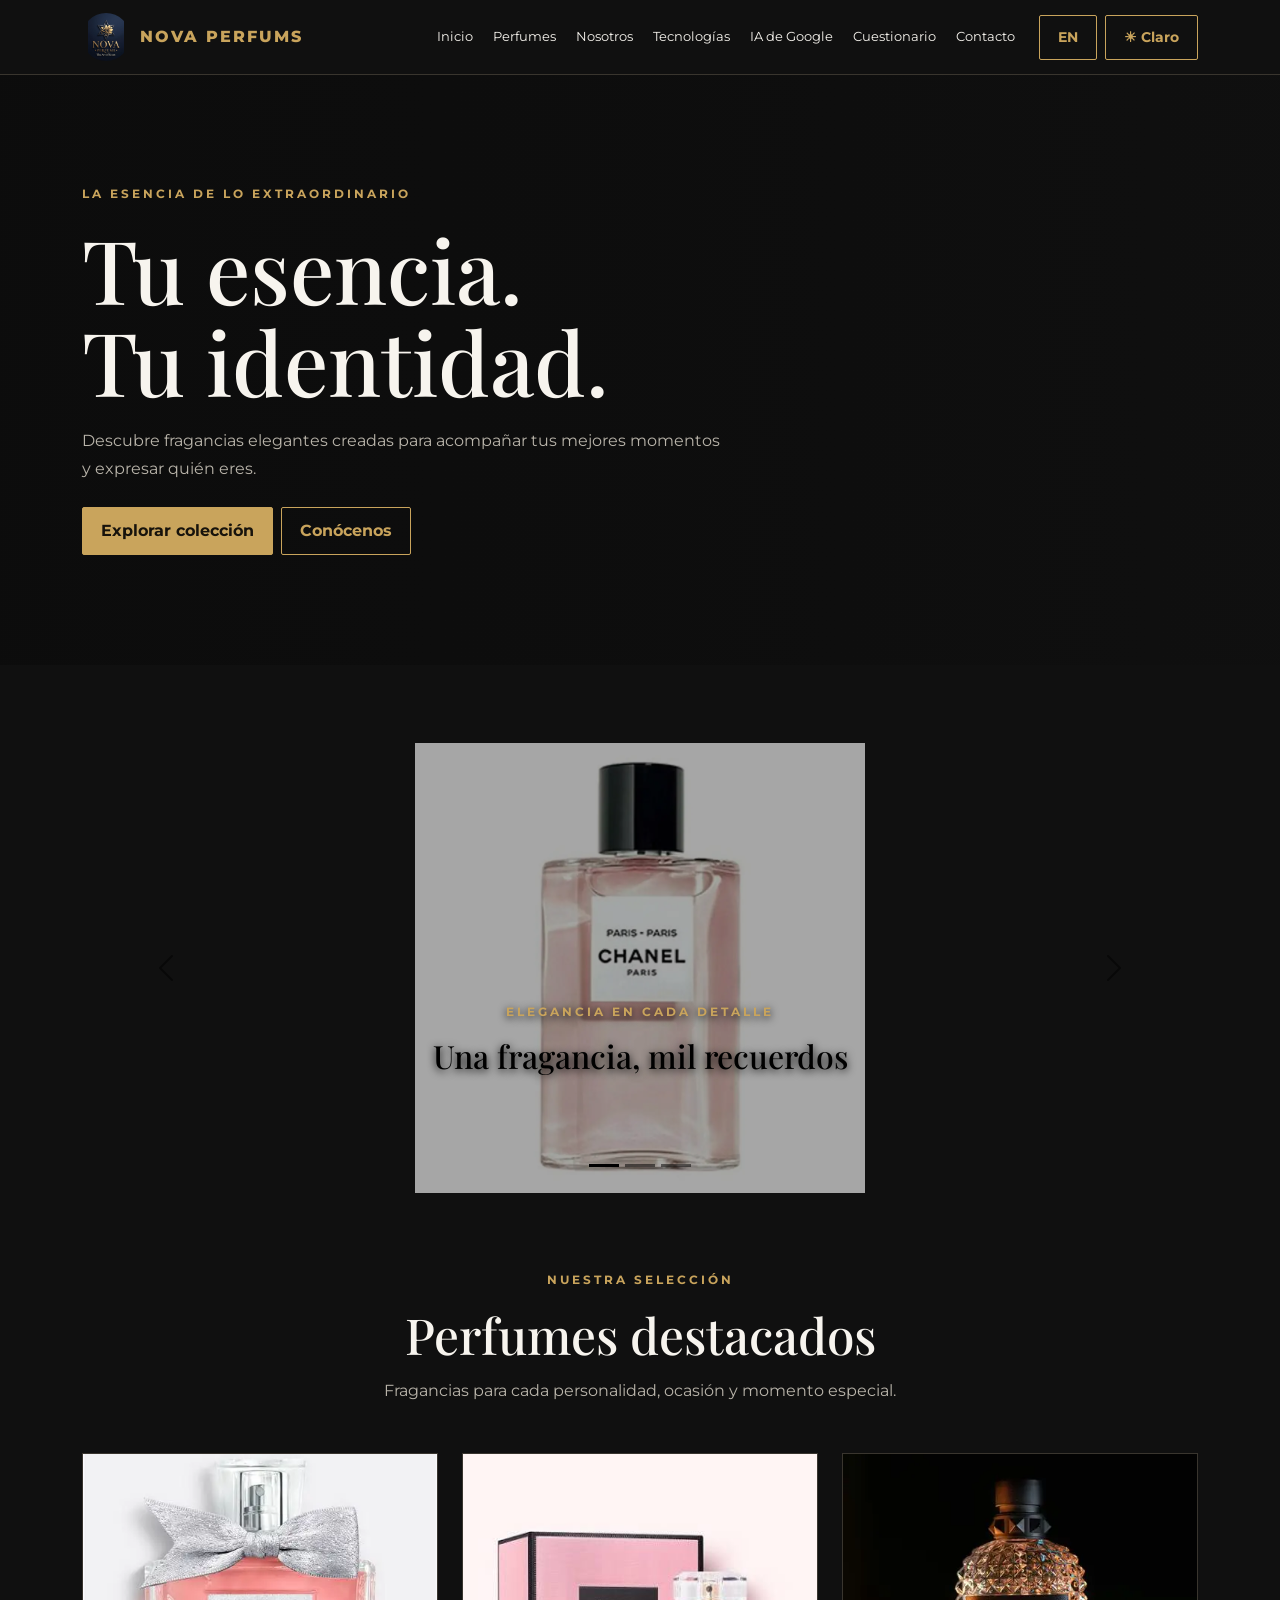
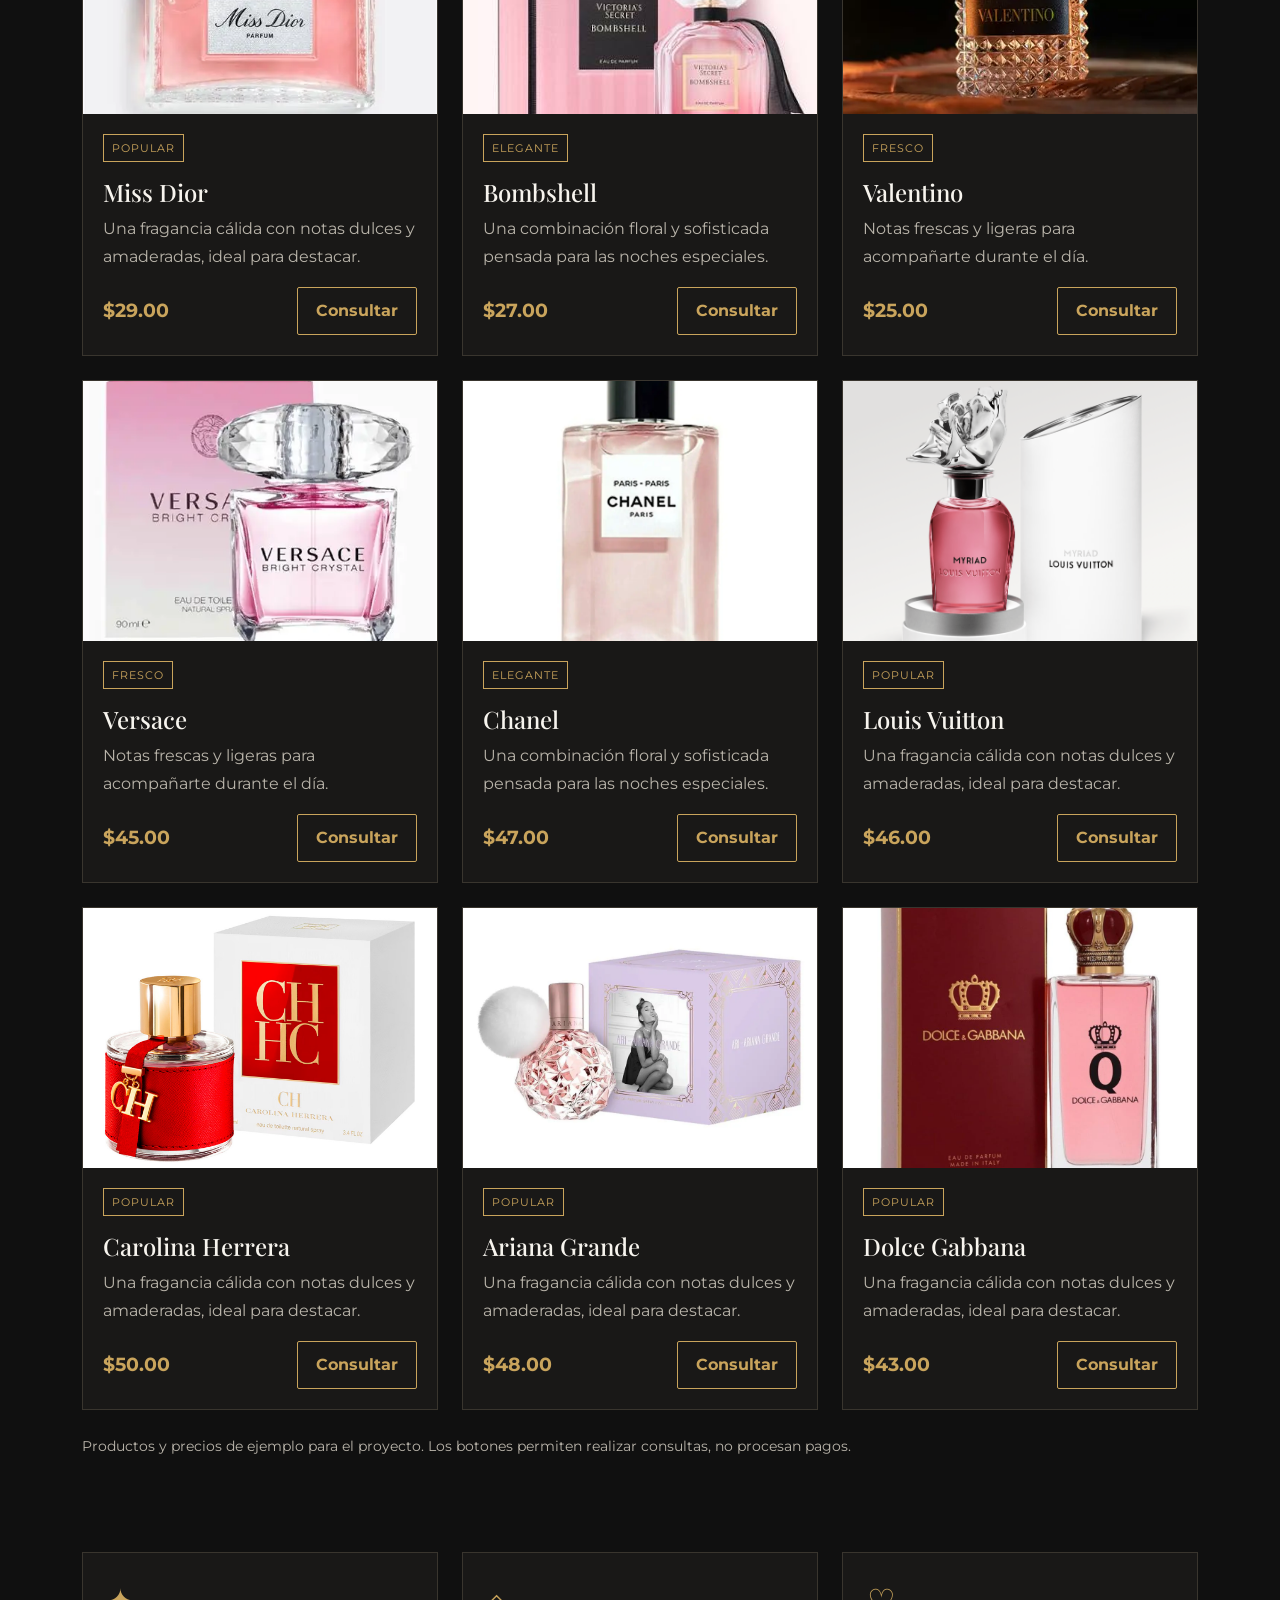
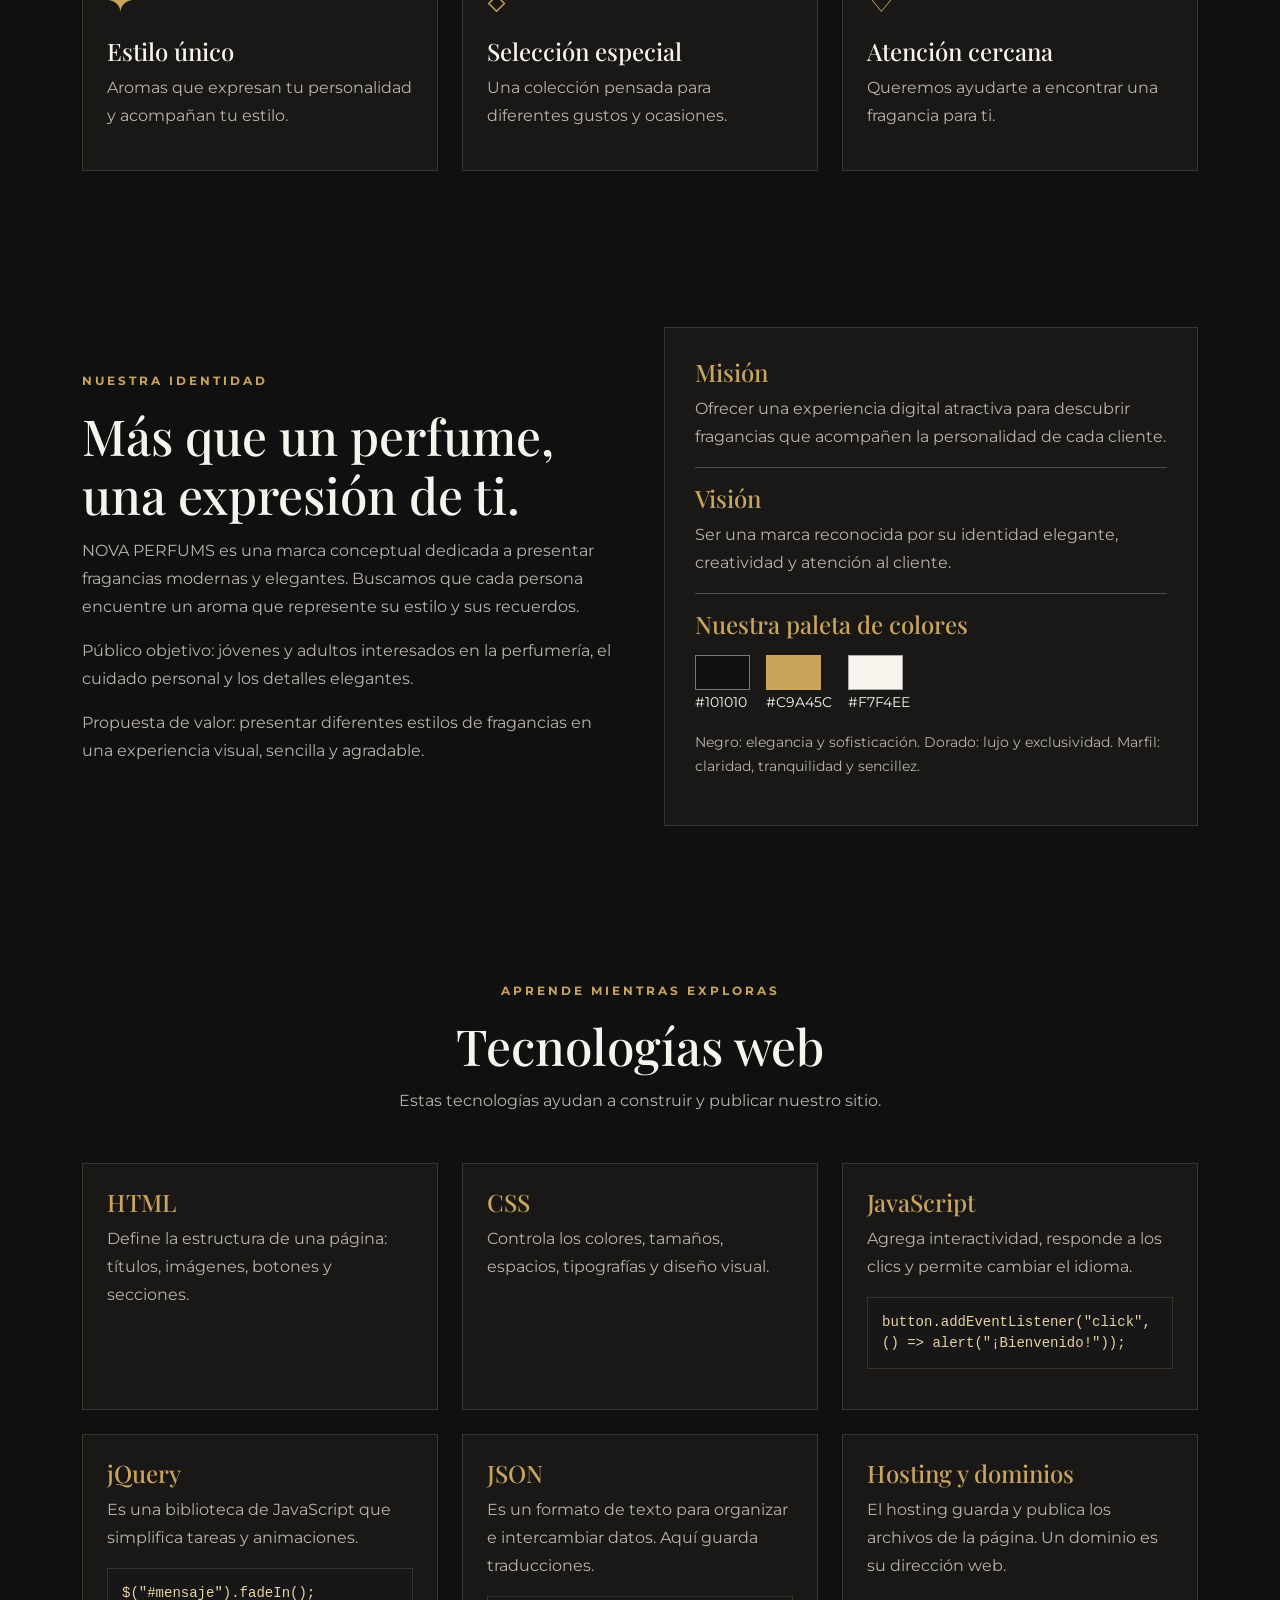
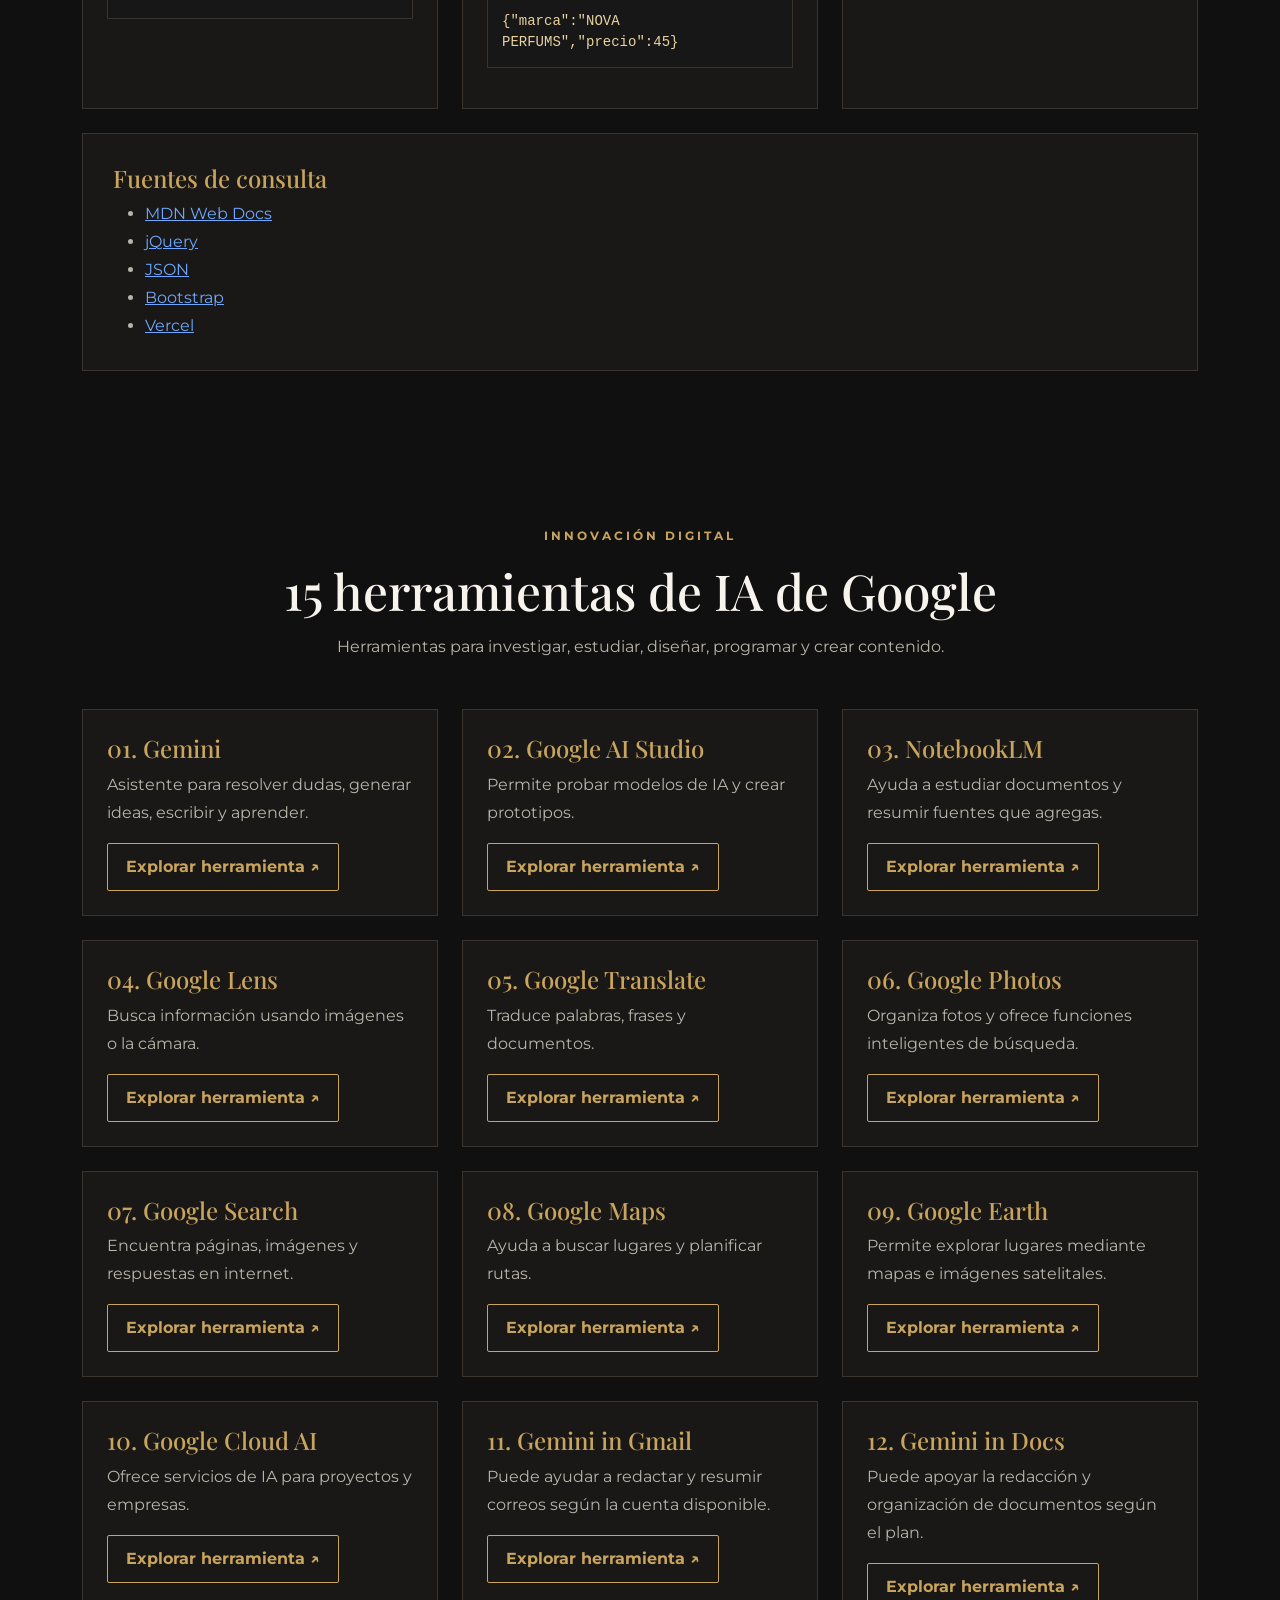
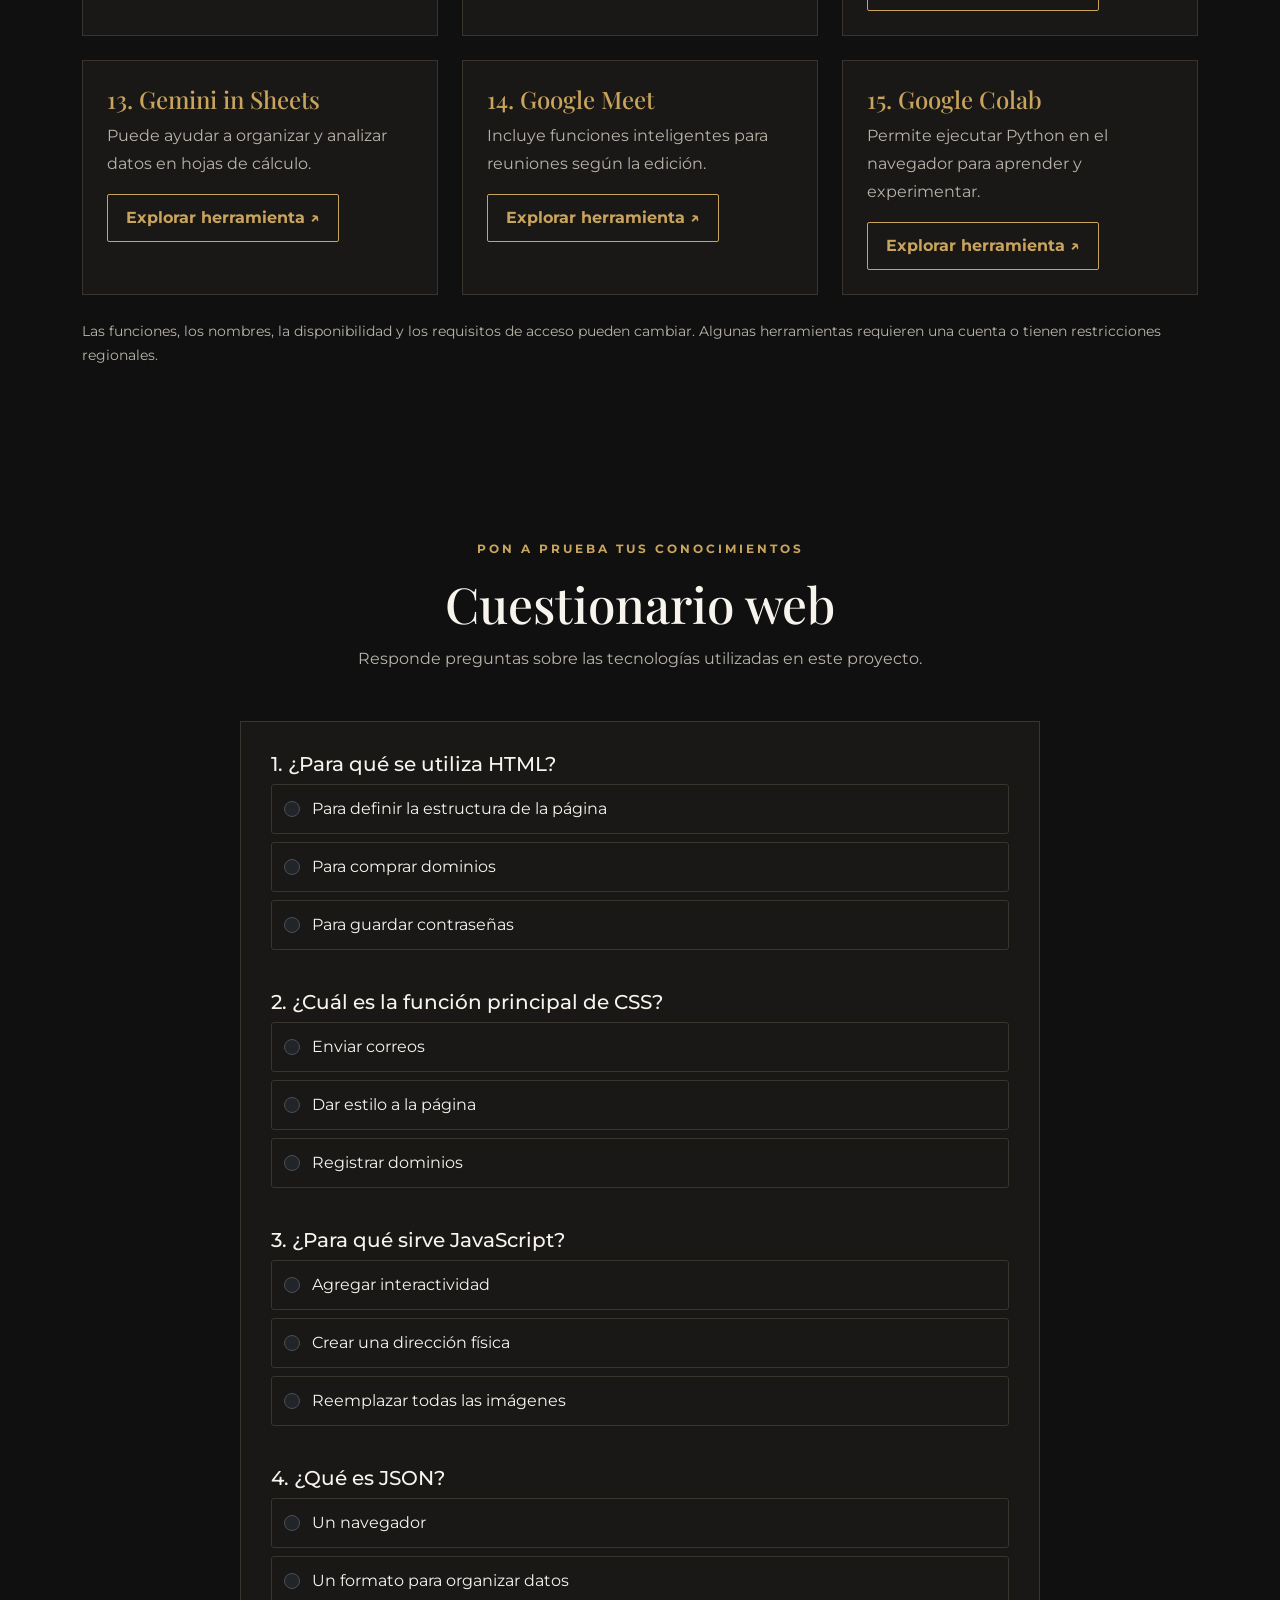
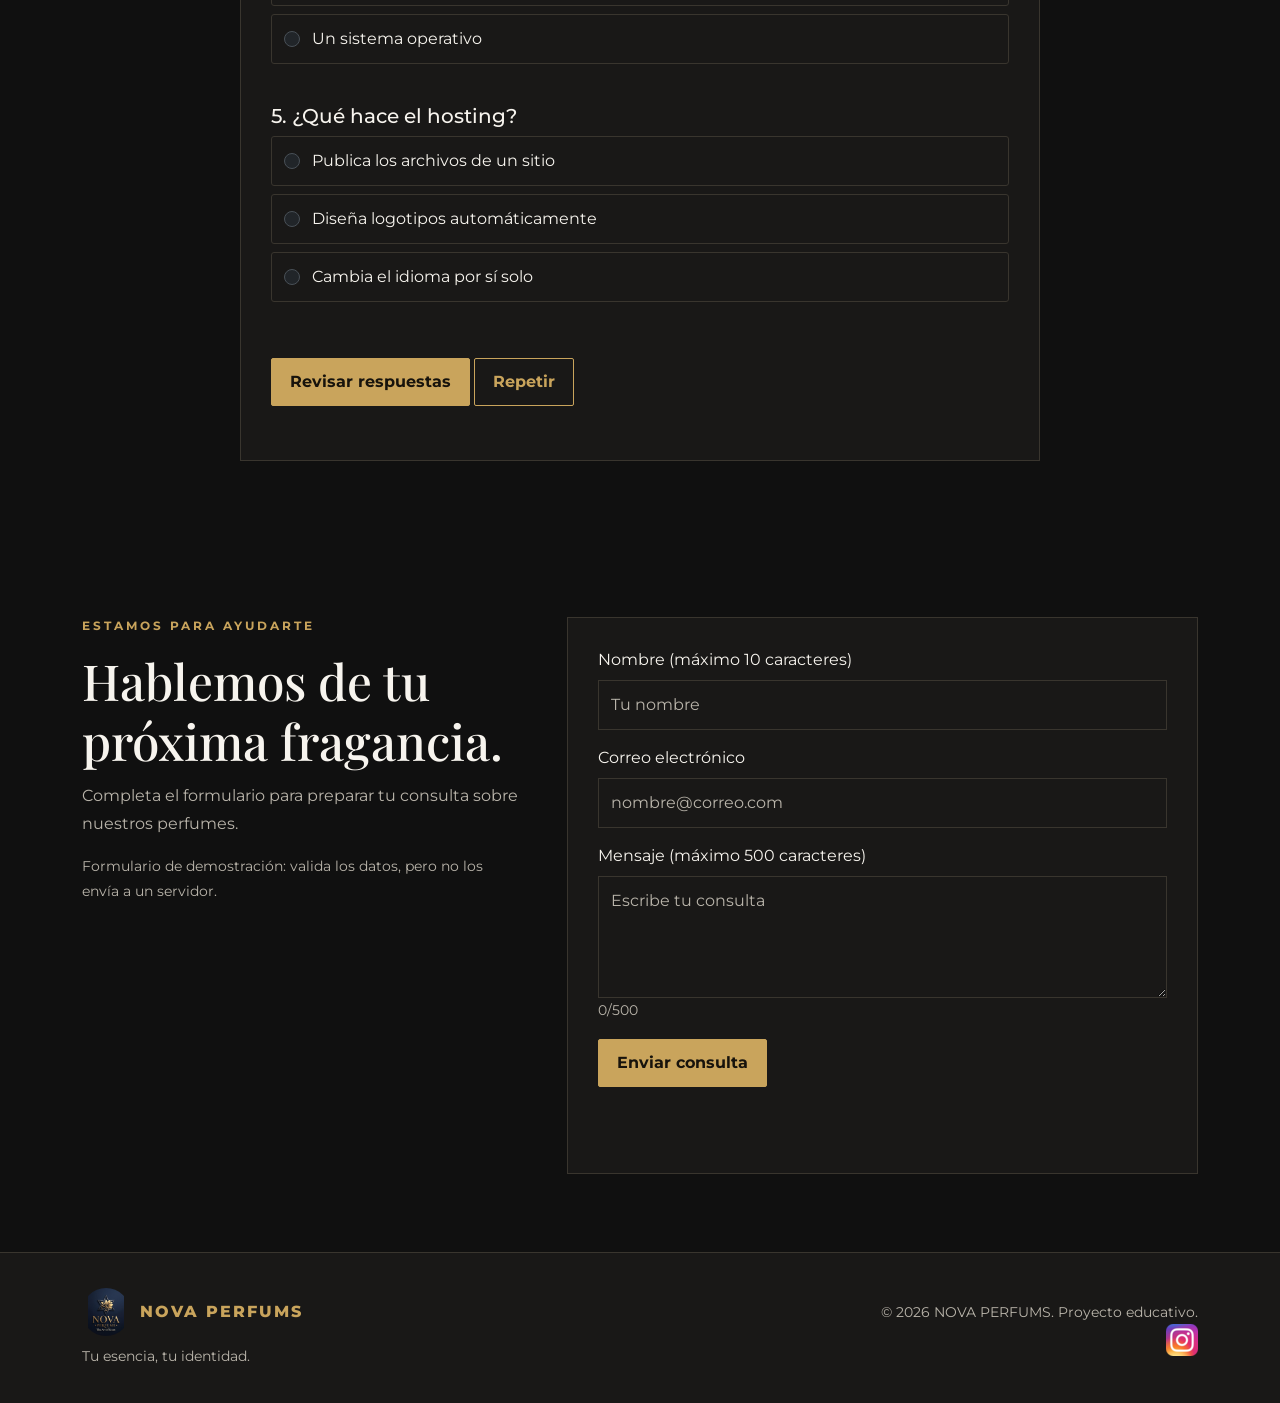
==== commit cd98c9be: "amep" ====
--- a/index.html
+++ b/index.html
@@ -2,778 +2,1119 @@
 <html lang="es" data-bs-theme="dark">
 
 <head>
-  <meta charset="utf-8">
-  <meta name="viewport" content="width=device-width, initial-scale=1">
-  <meta name="description" content="NOVA PERFUMS: fragancias elegantes para expresar tu identidad.">
-  <title>NOVA PERFUMS | Tu esencia, tu identidad</title>
-  <link href="https://cdn.jsdelivr.net/npm/bootstrap@5.3.3/dist/css/bootstrap.min.css" rel="stylesheet">
-  <link
-    href="https://fonts.googleapis.com/css2?family=Montserrat:wght@400;500;600;700;800&family=Playfair+Display:wght@500;600;700&display=swap"
-    rel="stylesheet">
-  <style>
-    :root {
-      --gold: #c9a45c;
-      --gold-light: #e8d3a0;
-      --bg: #101010;
-      --surface: #191817;
-      --text: #f7f4ee;
-      --muted: #b9b4aa;
-      --border: #39352e;
-      --nav-height: 76px
-    }
-
-    body.light-mode {
-      --bg: #f7f4ee;
-      --surface: #fff;
-      --text: #171613;
-      --muted: #625e56;
-      --border: #e2dbce
-    }
-
-    * {
-      box-sizing: border-box
-    }
-
-    html {
-      scroll-behavior: smooth;
-      scroll-padding-top: calc(var(--nav-height) + 12px)
-    }
-
-    body {
-      margin: 0;
-      background: var(--bg);
-      color: var(--text);
-      font-family: Montserrat, sans-serif;
-      transition: background .25s, color .25s
-    }
-
-    section[id],
-    header[id] {
-      scroll-margin-top: calc(var(--nav-height) + 12px)
-    }
-
-    .navbar {
-      background: var(--bg);
-      border-bottom: 1px solid var(--border);
-      z-index: 1030
-    }
-
-    .navbar-brand {
-      color: var(--gold) !important;
-      font-weight: 800;
-      letter-spacing: 2px
-    }
-
-    .nav-link {
-      color: var(--text) !important;
-      font-size: .82rem
-    }
-
-    .nav-link:hover,
-    .gold,
-    .eyebrow {
-      color: var(--gold) !important
-    }
-
-    .navbar-toggler {
-      border-color: var(--gold)
-    }
-
-    .navbar-toggler:focus {
-      box-shadow: 0 0 0 .15rem #c9a45c55
-    }
-
-    .btn-gold,
-    .btn-outline-gold {
-      border: 1px solid var(--gold);
-      border-radius: 2px;
-      padding: 11px 18px;
-      font-weight: 700;
-      transition: background .2s, color .2s, transform .2s
-    }
-
-    .btn-gold {
-      background: var(--gold);
-      color: #17130c
-    }
-
-    .btn-gold:hover {
-      background: var(--gold-light);
-      border-color: var(--gold-light);
-      color: #17130c;
-      transform: translateY(-2px)
-    }
-
-    .btn-outline-gold {
-      color: var(--gold)
-    }
-
-    .btn-outline-gold:hover {
-      background: var(--gold);
-      color: #17130c
-    }
-
-    .hero {
-      min-height: 590px;
-      display: flex;
-      align-items: center;
-      background: linear-gradient(90deg, #0c0c0cf2, #0c0c0ca8, #0c0c0c25), url('https://images.unsplash.com/photo-1541643600914-78b084683601?auto=format&fit=crop&w=1800&q=85') center/cover
-    }
-
-    .hero-content {
-      max-width: 650px;
-      padding: 75px 0
-    }
-
-    .eyebrow {
-      font-size: .75rem;
-      font-weight: 700;
-      letter-spacing: 3px;
-      text-transform: uppercase
-    }
-
-    h1,
-    h2,
-    h3,
-    .serif {
-      font-family: 'Playfair Display', serif
-    }
-
-    .hero h1 {
-      font-size: clamp(3rem, 7vw, 5.5rem);
-      line-height: 1.05;
-      margin: 20px 0
-    }
-
-    .section {
-      padding: 78px 0
-    }
-
-    .section-title {
-      font-size: clamp(2rem, 4vw, 3.1rem);
-      margin: 12px 0
-    }
-
-    .muted {
-      color: var(--muted);
-      line-height: 1.75
-    }
-
-    .product-card,
-    .feature,
-    .about-box,
-    .tech-card,
-    .tool-card {
-      height: 100%;
-      background: var(--surface);
-      border: 1px solid var(--border)
-    }
-
-    .product-card {
-      transition: transform .25s, border-color .25s
-    }
-
-    .product-card:hover {
-      transform: translateY(-5px);
-      border-color: var(--gold)
-    }
-
-    .product-img {
-      width: 100%;
-      height: 260px;
-      object-fit: cover;
-      background: #24211b
-    }
-
-    .product-info {
-      padding: 20px
-    }
-
-    .price {
-      color: var(--gold);
-      font-size: 1.2rem;
-      font-weight: 700
-    }
-
-    .tag {
-      display: inline-block;
-      border: 1px solid var(--gold);
-      color: var(--gold);
-      font-size: .68rem;
-      letter-spacing: 1px;
-      padding: 5px 8px;
-      text-transform: uppercase
-    }
-
-    .feature,
-    .tech-card,
-    .tool-card {
-      padding: 24px
-    }
-
-    .feature-icon {
-      font-size: 2rem;
-      color: var(--gold);
-      margin-bottom: 12px
-    }
-
-    .about-box {
-      padding: 30px
-    }
-
-    .tech-card pre {
-      background: #171717;
-      color: #e8d3a0;
-      border: 1px solid #38342d;
-      padding: 14px;
-      overflow-x: auto;
-      white-space: pre-wrap
-    }
-
-    .carousel-item img {
-      width: 100%;
-      height: 370px;
-      object-fit: cover;
-      filter: brightness(.65)
-    }
-
-    .carousel-caption {
-      bottom: 20%;
-      text-shadow: 0 2px 8px #000
-    }
-
-    .contact-input {
-      background: var(--surface);
-      color: var(--text);
-      border: 1px solid var(--border);
-      border-radius: 0;
-      padding: 12px
-    }
-
-    .contact-input:focus {
-      background: var(--surface);
-      color: var(--text);
-      border-color: var(--gold);
-      box-shadow: 0 0 0 .15rem #c9a45c26
-    }
-
-    .contact-input::placeholder {
-      color: var(--muted)
-    }
-
-    .form-message {
-      min-height: 24px
-    }
-
-    .quiz-option {
-      display: block;
-      width: 100%;
-      text-align: left;
-      padding: 12px;
-      margin: 8px 0;
-      border: 1px solid var(--border);
-      background: var(--surface);
-      color: var(--text);
-      border-radius: 3px
-    }
-
-    .quiz-option:hover,
-    .quiz-option.selected {
-      border-color: var(--gold)
-    }
-
-    .quiz-option.correct {
-      border-color: #218838
-    }
-
-    .quiz-option.wrong {
-      border-color: #dc3545
-    }
-
-    footer {
-      padding: 35px 0;
-      border-top: 1px solid var(--border);
-      background: var(--surface)
-    }
-
-    .fade-up {
-      opacity: 0;
-      transform: translateY(16px);
-      transition: opacity .5s ease, transform .5s ease
-    }
-
-    .fade-up.visible {
-      opacity: 1;
-      transform: translateY(0)
-    }
-
-    @media(max-width:767px) {
-      .hero {
-        min-height: 510px;
-        background-position: 60% center
-      }
-
-      .section {
-        padding: 55px 0
-      }
-
-      .product-img {
-        height: 240px
-      }
-
-      .carousel-item img {
-        height: 280px
-      }
-
-      .carousel-caption {
-        bottom: 8%
-      }
-
-      .about-box {
-        padding: 22px
-      }
-    }
-
-    @media(prefers-reduced-motion:reduce) {
-      html {
-        scroll-behavior: auto
-      }
-
-      *,
-      *::before,
-      *::after {
-        transition-duration: .01ms !important;
-        animation-duration: .01ms !important
-      }
-    }
-  </style>
+    <meta charset="utf-8">
+    <meta name="viewport" content="width=device-width, initial-scale=1">
+    <meta name="description" content="NOVA PERFUMS: fragancias elegantes para expresar tu identidad.">
+    <title>NOVA PERFUMS | Tu esencia, tu identidad</title>
+    <link href="https://cdn.jsdelivr.net/npm/bootstrap@5.3.3/dist/css/bootstrap.min.css" rel="stylesheet">
+    <link
+        href="https://fonts.googleapis.com/css2?family=Montserrat:wght@400;500;600;700;800&family=Playfair+Display:wght@500;600;700&display=swap"
+        rel="stylesheet">
+    <style>
+        :root {
+            --gold: #c9a45c;
+            --gold-light: #e8d3a0;
+            --bg: #101010;
+            --surface: #191817;
+            --text: #f7f4ee;
+            --muted: #b9b4aa;
+            --border: #39352e;
+            --nav-height: 76px
+        }
+
+        body.light-mode {
+            --bg: #f7f4ee;
+            --surface: #fff;
+            --text: #171613;
+            --muted: #625e56;
+            --border: #e2dbce
+        }
+
+        * {
+            box-sizing: border-box
+        }
+
+        html {
+            scroll-behavior: smooth;
+            scroll-padding-top: calc(var(--nav-height) + 12px)
+        }
+
+        body {
+            margin: 0;
+            background: var(--bg);
+            color: var(--text);
+            font-family: Montserrat, sans-serif;
+            transition: background .25s, color .25s
+        }
+
+        section[id],
+        header[id] {
+            scroll-margin-top: calc(var(--nav-height) + 12px)
+        }
+
+        .navbar {
+            background: var(--bg);
+            border-bottom: 1px solid var(--border);
+            z-index: 1030
+        }
+
+        .navbar-brand {
+            display: flex;
+            align-items: center;
+            gap: 10px;
+            color: var(--gold) !important;
+            font-weight: 800;
+            letter-spacing: 2px;
+            font-size: 1rem
+        }
+
+        /* Logo de NOVA PERFUMS */
+        .logo-navbar {
+            width: 48px;
+            height: 48px;
+            object-fit: contain;
+            border-radius: 50%;
+            flex-shrink: 0
+        }
+
+        .nav-link {
+            color: var(--text) !important;
+            font-size: .82rem
+        }
+
+        .nav-link:hover,
+        .gold,
+        .eyebrow {
+            color: var(--gold) !important
+        }
+
+        .navbar-toggler {
+            border-color: var(--gold)
+        }
+
+        .navbar-toggler:focus {
+            box-shadow: 0 0 0 .15rem #c9a45c55
+        }
+
+        .btn-gold,
+        .btn-outline-gold {
+            border: 1px solid var(--gold);
+            border-radius: 2px;
+            padding: 11px 18px;
+            font-weight: 700;
+            transition: background .2s, color .2s, transform .2s
+        }
+
+        .btn-gold {
+            background: var(--gold);
+            color: #17130c
+        }
+
+        .btn-gold:hover {
+            background: var(--gold-light);
+            border-color: var(--gold-light);
+            color: #17130c;
+            transform: translateY(-2px)
+        }
+
+        .btn-outline-gold {
+            color: var(--gold)
+        }
+
+        .btn-outline-gold:hover {
+            background: var(--gold);
+            color: #17130c
+        }
+
+        .hero {
+            min-height: 590px;
+            display: flex;
+            align-items: center;
+            background: linear-gradient(90deg, #0c0c0cf2, #0c0c0ca8, #0c0c0c25), url('https://images.unsplash.com/photo-1541643600914-78b084683601?auto=format&fit=crop&w=1800&q=85') center/cover
+        }
+
+        .hero-content {
+            max-width: 650px;
+            padding: 75px 0
+        }
+
+        .eyebrow {
+            font-size: .75rem;
+            font-weight: 700;
+            letter-spacing: 3px;
+            text-transform: uppercase
+        }
+
+        h1,
+        h2,
+        h3,
+        .serif {
+            font-family: 'Playfair Display', serif
+        }
+
+        .hero h1 {
+            font-size: clamp(3rem, 7vw, 5.5rem);
+            line-height: 1.05;
+            margin: 20px 0
+        }
+
+        .section {
+            padding: 78px 0
+        }
+
+        .section-title {
+            font-size: clamp(2rem, 4vw, 3.1rem);
+            margin: 12px 0
+        }
+
+        .muted {
+            color: var(--muted);
+            line-height: 1.75
+        }
+
+        .product-card,
+        .feature,
+        .about-box,
+        .tech-card,
+        .tool-card {
+            height: 100%;
+            background: var(--surface);
+            border: 1px solid var(--border)
+        }
+
+        .product-card {
+            transition: transform .25s, border-color .25s
+        }
+
+        .product-card:hover {
+            transform: translateY(-5px);
+            border-color: var(--gold)
+        }
+
+        .product-img {
+            width: 100%;
+            height: 260px;
+            object-fit: cover;
+            background: #24211b
+        }
+
+        .product-info {
+            padding: 20px
+        }
+
+        .price {
+            color: var(--gold);
+            font-size: 1.2rem;
+            font-weight: 700
+        }
+
+        .tag {
+            display: inline-block;
+            border: 1px solid var(--gold);
+            color: var(--gold);
+            font-size: .68rem;
+            letter-spacing: 1px;
+            padding: 5px 8px;
+            text-transform: uppercase
+        }
+
+        .feature,
+        .tech-card,
+        .tool-card {
+            padding: 24px
+        }
+
+        .feature-icon {
+            font-size: 2rem;
+            color: var(--gold);
+            margin-bottom: 12px
+        }
+
+        .about-box {
+            padding: 30px
+        }
+
+        .tech-card pre {
+            background: #171717;
+            color: #e8d3a0;
+            border: 1px solid #38342d;
+            padding: 14px;
+            overflow-x: auto;
+            white-space: pre-wrap
+        }
+
+        /* Carrusel de perfumes */
+        .carousel-item img {
+            width: 100%;
+            height: 450px;
+            display: block;
+            margin-left: auto;
+            margin-right: auto;
+            object-fit: contain;
+            object-position: center;
+            filter: brightness(.65)
+        }
+
+        .carousel-caption {
+            bottom: 20%;
+            text-shadow: 0 2px 8px #000
+        }
+
+        .contact-input {
+            background: var(--surface);
+            color: var(--text);
+            border: 1px solid var(--border);
+            border-radius: 0;
+            padding: 12px
+        }
+
+        .contact-input:focus {
+            background: var(--surface);
+            color: var(--text);
+            border-color: var(--gold);
+            box-shadow: 0 0 0 .15rem #c9a45c26
+        }
+
+        .contact-input::placeholder {
+            color: var(--muted)
+        }
+
+        .form-message {
+            min-height: 24px
+        }
+
+        .quiz-option {
+            display: block;
+            width: 100%;
+            text-align: left;
+            padding: 12px;
+            margin: 8px 0;
+            border: 1px solid var(--border);
+            background: var(--surface);
+            color: var(--text);
+            border-radius: 3px
+        }
+
+        .quiz-option:hover,
+        .quiz-option.selected {
+            border-color: var(--gold)
+        }
+
+        .quiz-option.correct {
+            border-color: #218838
+        }
+
+        .quiz-option.wrong {
+            border-color: #dc3545
+        }
+
+        footer {
+            padding: 35px 0;
+            border-top: 1px solid var(--border);
+            background: var(--surface)
+        }
+
+        .fade-up {
+            opacity: 0;
+            transform: translateY(16px);
+            transition: opacity .5s ease, transform .5s ease
+        }
+
+        .fade-up.visible {
+            opacity: 1;
+            transform: translateY(0)
+        }
+
+        @media(max-width:767px) {
+            .hero {
+                min-height: 510px;
+                background-position: 60% center
+            }
+
+            .section {
+                padding: 55px 0
+            }
+
+            .product-img {
+                height: 240px
+            }
+
+            .carousel-item img {
+                height: 150px
+            }
+
+            .carousel-caption {
+                bottom: 8%
+            }
+
+            .about-box {
+                padding: 22px
+            }
+        }
+
+        @media(max-width:576px) {
+            .logo-navbar {
+                width: 40px;
+                height: 40px
+            }
+
+            .navbar-brand {
+                font-size: .85rem;
+                letter-spacing: 1px
+            }
+        }
+
+        @media(prefers-reduced-motion:reduce) {
+            html {
+                scroll-behavior: auto
+            }
+
+            *,
+            *::before,
+            *::after {
+                transition-duration: .01ms !important;
+                animation-duration: .01ms !important
+            }
+        }
+    </style>
 </head>
 
 <body>
-  <!-- Navegación principal -->
-  <nav class="navbar navbar-expand-lg sticky-top" id="navbarPrincipal">
-    <div class="container"><a class="navbar-brand" href="#inicio">NOVA PERFUMS</a>
-      <button class="navbar-toggler" type="button" data-bs-toggle="collapse" data-bs-target="#menu" aria-controls="menu"
-        aria-expanded="false" aria-label="Abrir menú">☰</button>
-      <div class="collapse navbar-collapse" id="menu">
-        <ul class="navbar-nav ms-auto align-items-lg-center gap-lg-1">
-          <li class="nav-item"><a class="nav-link" href="#inicio" data-i18n="navHome">Inicio</a></li>
-          <li class="nav-item"><a class="nav-link" href="#perfumes" data-i18n="navProducts">Perfumes</a></li>
-          <li class="nav-item"><a class="nav-link" href="#nosotros" data-i18n="navAbout">Nosotros</a></li>
-          <li class="nav-item"><a class="nav-link" href="#tecnologias" data-i18n="navTech">Tecnologías</a></li>
-          <li class="nav-item"><a class="nav-link" href="#inteligencia-google" data-i18n="navAI">IA de Google</a></li>
-          <li class="nav-item"><a class="nav-link" href="#cuestionario" data-i18n="navQuiz">Cuestionario</a></li>
-          <li class="nav-item"><a class="nav-link" href="#contacto" data-i18n="navContact">Contacto</a></li>
-        </ul>
-        <div class="d-flex gap-2 ms-lg-3 my-3 my-lg-0"><button class="btn btn-outline-gold btn-sm" id="languageButton"
-            type="button" aria-label="Change language">EN</button><button class="btn btn-outline-gold btn-sm"
-            id="themeButton" type="button">☀ Claro</button></div>
-      </div>
-    </div>
-  </nav>
-  <!-- Presentación de la marca -->
-  <header class="hero" id="inicio">
-    <div class="container">
-      <div class="hero-content fade-up">
-        <p class="eyebrow" data-i18n="heroEyebrow">La esencia de lo extraordinario</p>
-        <h1 data-i18n="heroTitle">Tu esencia.<br>Tu identidad.</h1>
-        <p class="muted mb-4" data-i18n="heroText">Descubre fragancias elegantes creadas para acompañar tus mejores
-          momentos y expresar quién eres.</p><a href="#perfumes" class="btn btn-gold" data-i18n="heroButton">Explorar
-          colección</a> <a href="#nosotros" class="btn btn-outline-gold ms-1" data-i18n="aboutButton">Conócenos</a>
-      </div>
-    </div>
-  </header>
-  <!-- Carrusel de inspiración -->
-  <section class="section pb-0" aria-label="Inspiración de fragancias">
-    <div class="container">
-      <div id="perfumeCarousel" class="carousel slide carousel-fade" data-bs-ride="carousel">
-        <div class="carousel-indicators"><button type="button" data-bs-target="#perfumeCarousel" data-bs-slide-to="0"
-            class="active" aria-current="true" aria-label="Diapositiva 1"></button><button type="button"
-            data-bs-target="#perfumeCarousel" data-bs-slide-to="1" aria-label="Diapositiva 2"></button><button
-            type="button" data-bs-target="#perfumeCarousel" data-bs-slide-to="2" aria-label="Diapositiva 3"></button>
+    <!-- Navegación principal -->
+    <nav class="navbar navbar-expand-lg sticky-top" id="navbarPrincipal">
+        <div class="container">
+            <a class="navbar-brand" href="#inicio">
+                <img src="WhatsApp Image 2026-10-22 at 10.38.38 AM.jpeg" alt="Logo de NOVA PERFUMS" class="logo-navbar">
+                <span>NOVA PERFUMS</span>
+            </a>
+            <button class="navbar-toggler" type="button" data-bs-toggle="collapse" data-bs-target="#menu"
+                aria-controls="menu" aria-expanded="false" aria-label="Abrir menú">☰</button>
+            <div class="collapse navbar-collapse" id="menu">
+                <ul class="navbar-nav ms-auto align-items-lg-center gap-lg-1">
+                    <li class="nav-item"><a class="nav-link" href="#inicio" data-i18n="navHome">Inicio</a></li>
+                    <li class="nav-item"><a class="nav-link" href="#perfumes" data-i18n="navProducts">Perfumes</a></li>
+                    <li class="nav-item"><a class="nav-link" href="#nosotros" data-i18n="navAbout">Nosotros</a></li>
+                    <li class="nav-item"><a class="nav-link" href="#tecnologias" data-i18n="navTech">Tecnologías</a>
+                    </li>
+                    <li class="nav-item"><a class="nav-link" href="#inteligencia-google" data-i18n="navAI">IA de
+                            Google</a></li>
+                    <li class="nav-item"><a class="nav-link" href="#cuestionario" data-i18n="navQuiz">Cuestionario</a>
+                    </li>
+                    <li class="nav-item"><a class="nav-link" href="#contacto" data-i18n="navContact">Contacto</a></li>
+                </ul>
+                <div class="d-flex gap-2 ms-lg-3 my-3 my-lg-0">
+                    <button class="btn btn-outline-gold btn-sm" id="languageButton" type="button"
+                        aria-label="Change language">EN</button>
+                    <button class="btn btn-outline-gold btn-sm" id="themeButton" type="button">☀ Claro</button>
+                </div>
+            </div>
         </div>
-        <div class="carousel-inner">
-          <div class="carousel-item active"><img
-              src="https://images.unsplash.com/photo-1594035910387-fea47794261f?auto=format&fit=crop&w=1400&q=80"
-              alt="Frasco de perfume elegante">
-            <div class="carousel-caption">
-              <p class="eyebrow" data-i18n="slide1Small">Elegancia en cada detalle</p>
-              <h2 data-i18n="slide1Title">Una fragancia, mil recuerdos</h2>
-            </div>
-          </div>
-          <div class="carousel-item"><img
-              src="https://images.unsplash.com/photo-1592945403244-b3fbafd7f539?auto=format&fit=crop&w=1400&q=80"
-              alt="Colección de fragancias">
-            <div class="carousel-caption">
-              <p class="eyebrow" data-i18n="slide2Small">Descubre tu estilo</p>
-              <h2 data-i18n="slide2Title">Encuentra tu esencia</h2>
-            </div>
-          </div>
-          <div class="carousel-item"><img
-              src="https://images.unsplash.com/photo-1595425970377-c9703cf48b6d?auto=format&fit=crop&w=1400&q=80"
-              alt="Perfume para ocasiones especiales">
-            <div class="carousel-caption">
-              <p class="eyebrow" data-i18n="slide3Small">Momentos inolvidables</p>
-              <h2 data-i18n="slide3Title">Deja tu propia huella</h2>
-            </div>
-          </div>
-        </div><button class="carousel-control-prev" type="button" data-bs-target="#perfumeCarousel" data-bs-slide="prev"
-          aria-label="Anterior"><span class="carousel-control-prev-icon"></span></button><button
-          class="carousel-control-next" type="button" data-bs-target="#perfumeCarousel" data-bs-slide="next"
-          aria-label="Siguiente"><span class="carousel-control-next-icon"></span></button>
-      </div>
-    </div>
-  </section>
-  <!-- Catálogo de perfumes -->
-  <section class="section" id="perfumes">
-    <div class="container">
-      <div class="text-center mb-5 fade-up">
-        <p class="eyebrow" data-i18n="collectionEyebrow">Nuestra selección</p>
-        <h2 class="section-title" data-i18n="collectionTitle">Perfumes destacados</h2>
-        <p class="muted" data-i18n="collectionText">Fragancias para cada personalidad, ocasión y momento especial.</p>
-      </div>
-      <div class="row g-4">
-        <div class="col-md-6 col-lg-4 fade-up">
-          <article class="product-card"><img class="product-img"
-              src="https://images.unsplash.com/photo-1594035910387-fea47794261f?auto=format&fit=crop&w=700&q=80"
-              alt="Perfume Miss Dior" loading="lazy">
-            <div class="product-info"><span class="tag" data-i18n="tagPopular">Popular</span>
-              <h3 class="h4 mt-3">Miss Dior</h3>
-              <p class="muted" data-i18n="goldenDesc">Una fragancia cálida con notas dulces y amaderadas, ideal para
-                destacar.</p>
-              <div class="d-flex justify-content-between align-items-center"><span class="price">$29.00</span><button
-                  class="btn btn-outline-gold buy-button" data-product="Miss Dior"
-                  data-i18n="buyButton">Consultar</button></div>
-            </div>
-          </article>
+    </nav>
+
+    <!-- Presentación de la marca -->
+    <header class="hero" id="inicio">
+        <div class="container">
+            <div class="hero-content fade-up">
+                <p class="eyebrow" data-i18n="heroEyebrow">La esencia de lo extraordinario</p>
+                <h1 data-i18n="heroTitle">Tu esencia.<br>Tu identidad.</h1>
+                <p class="muted mb-4" data-i18n="heroText">Descubre fragancias elegantes creadas para acompañar tus
+                    mejores momentos y expresar quién eres.</p>
+                <a href="#perfumes" class="btn btn-gold" data-i18n="heroButton">Explorar colección</a>
+                <a href="#nosotros" class="btn btn-outline-gold ms-1" data-i18n="aboutButton">Conócenos</a>
+            </div>
         </div>
-        <div class="col-md-6 col-lg-4 fade-up">
-          <article class="product-card"><img class="product-img"
-              src="https://images.unsplash.com/photo-1592945403244-b3fbafd7f539?auto=format&fit=crop&w=700&q=80"
-              alt="Perfume Bombshell" loading="lazy">
-            <div class="product-info"><span class="tag" data-i18n="tagElegant">Elegante</span>
-              <h3 class="h4 mt-3">Bombshell</h3>
-              <p class="muted" data-i18n="midnightDesc">Una combinación floral y sofisticada pensada para las noches
-                especiales.</p>
-              <div class="d-flex justify-content-between align-items-center"><span class="price">$27.00</span><button
-                  class="btn btn-outline-gold buy-button" data-product="Bombshell"
-                  data-i18n="buyButton">Consultar</button></div>
-            </div>
-          </article>
+    </header>
+
+    <!-- Carrusel de inspiración -->
+    <section class="section pb-0" aria-label="Inspiración de fragancias">
+        <div class="container">
+            <div id="perfumeCarousel" class="carousel slide carousel-fade" data-bs-ride="carousel">
+                <div class="carousel-indicators">
+                    <button type="button" data-bs-target="#perfumeCarousel" data-bs-slide-to="0" class="active"
+                        aria-current="true" aria-label="Diapositiva 1"></button>
+                    <button type="button" data-bs-target="#perfumeCarousel" data-bs-slide-to="1"
+                        aria-label="Diapositiva 2"></button>
+                    <button type="button" data-bs-target="#perfumeCarousel" data-bs-slide-to="2"
+                        aria-label="Diapositiva 3"></button>
+                </div>
+                <div class="carousel-inner">
+                    <div class="carousel-item active">
+                        <img src="imagen chenel.webp" alt="Frasco de perfume elegante">
+                        <div class="carousel-caption">
+                            <p class="eyebrow" data-i18n="slide1Small">Elegancia en cada detalle</p>
+                            <h2 data-i18n="slide1Title">Una fragancia, mil recuerdos</h2>
+                        </div>
+                    </div>
+                    <div class="carousel-item">
+                        <img src="imagen louis vuiton.webp" alt="Colección de fragancias">
+                        <div class="carousel-caption">
+                            <p class="eyebrow" data-i18n="slide2Small">Descubre tu estilo</p>
+                            <h2 data-i18n="slide2Title">Encuentra tu esencia</h2>
+                        </div>
+                    </div>
+                    <div class="carousel-item">
+                        <img src="imagen versace.webp" alt="Perfume para ocasiones especiales">
+                        <div class="carousel-caption">
+                            <p class="eyebrow" data-i18n="slide3Small">Momentos inolvidables</p>
+                            <h2 data-i18n="slide3Title">Deja tu propia huella</h2>
+                        </div>
+                    </div>
+                    
+                </div>
+                <button class="carousel-control-prev" type="button" data-bs-target="#perfumeCarousel"
+                    data-bs-slide="prev" aria-label="Anterior">
+                    <span class="carousel-control-prev-icon"></span>
+                </button>
+                <button class="carousel-control-next" type="button" data-bs-target="#perfumeCarousel"
+                    data-bs-slide="next" aria-label="Siguiente">
+                    <span class="carousel-control-next-icon"></span>
+                </button>
+            </div>
         </div>
-        <div class="col-md-6 col-lg-4 fade-up">
-          <article class="product-card"><img class="product-img"
-              src="https://images.unsplash.com/photo-1595425970377-c9703cf48b6d?auto=format&fit=crop&w=700&q=80"
-              alt="Perfume Valentino" loading="lazy">
-            <div class="product-info"><span class="tag" data-i18n="tagFresh">Fresco</span>
-              <h3 class="h4 mt-3">Valentino</h3>
-              <p class="muted" data-i18n="freshDesc">Notas frescas y ligeras para acompañarte durante el día.</p>
-              <div class="d-flex justify-content-between align-items-center"><span class="price">$25.00</span><button
-                  class="btn btn-outline-gold buy-button" data-product="Valentino"
-                  data-i18n="buyButton">Consultar</button></div>
-            </div>
-          </article>
+    </section>
+
+    <!-- Catálogo de perfumes -->
+    <section class="section" id="perfumes">
+        <div class="container">
+            <div class="text-center mb-5 fade-up">
+                <p class="eyebrow" data-i18n="collectionEyebrow">Nuestra selección</p>
+                <h2 class="section-title" data-i18n="collectionTitle">Perfumes destacados</h2>
+                <p class="muted" data-i18n="collectionText">Fragancias para cada personalidad, ocasión y momento
+                    especial.</p>
+            </div>
+            <div class="row g-4">
+                <div class="col-md-6 col-lg-4 fade-up">
+                    <article class="product-card">
+                        <img class="product-img" src="IMAGEN DIOR.webp" alt="Perfume Miss Dior" loading="lazy">
+                        <div class="product-info">
+                            <span class="tag" data-i18n="tagPopular">Popular</span>
+                            <h3 class="h4 mt-3">Miss Dior</h3>
+                            <p class="muted" data-i18n="goldenDesc">Una fragancia cálida con notas dulces y amaderadas,
+                                ideal para destacar.</p>
+                            <div class="d-flex justify-content-between align-items-center">
+                                <span class="price">$29.00</span>
+                                <button class="btn btn-outline-gold buy-button" data-product="Miss Dior"
+                                    data-i18n="buyButton">Consultar</button>
+                            </div>
+                        </div>
+                    </article>
+                </div>
+                <div class="col-md-6 col-lg-4 fade-up">
+                    <article class="product-card">
+                        <img class="product-img" src="images bombshell.jpg" alt="Perfume Bombshell" loading="lazy">
+                        <div class="product-info">
+                            <span class="tag" data-i18n="tagElegant">Elegante</span>
+                            <h3 class="h4 mt-3">Bombshell</h3>
+                            <p class="muted" data-i18n="midnightDesc">Una combinación floral y sofisticada pensada para
+                                las noches especiales.</p>
+                            <div class="d-flex justify-content-between align-items-center">
+                                <span class="price">$27.00</span>
+                                <button class="btn btn-outline-gold buy-button" data-product="Bombshell"
+                                    data-i18n="buyButton">Consultar</button>
+                            </div>
+                        </div>
+                    </article>
+                </div>
+                <div class="col-md-6 col-lg-4 fade-up">
+                    <article class="product-card">
+                        <img class="product-img" src="IMAGEN,VALENTINO.webp" alt="Perfume Valentino" loading="lazy">
+                        <div class="product-info">
+                            <span class="tag" data-i18n="tagFresh">Fresco</span>
+                            <h3 class="h4 mt-3">Valentino</h3>
+                            <p class="muted" data-i18n="freshDesc">Notas frescas y ligeras para acompañarte durante el
+                                día.</p>
+                            <div class="d-flex justify-content-between align-items-center">
+                                <span class="price">$25.00</span>
+                                <button class="btn btn-outline-gold buy-button" data-product="Valentino"
+                                    data-i18n="buyButton">Consultar</button>
+                            </div>
+                        </div>
+                    </article>
+                </div>
+                <div class="col-md-6 col-lg-4 fade-up">
+                    <article class="product-card">
+                        <img class="product-img" src="imagen versace.webp" alt="Perfume Versace" loading="lazy">
+                        <div class="product-info">
+                            <span class="tag" data-i18n="tagFresh">Fresco</span>
+                            <h3 class="h4 mt-3">Versace</h3>
+                            <p class="muted" data-i18n="freshDesc">Notas frescas y ligeras para acompañarte durante el
+                                día.</p>
+                            <div class="d-flex justify-content-between align-items-center">
+                                <span class="price">$45.00</span>
+                                <button class="btn btn-outline-gold buy-button" data-product="Versace"
+                                    data-i18n="buyButton">Consultar</button>
+                            </div>
+                        </div>
+                    </article>
+                </div>
+                <div class="col-md-6 col-lg-4 fade-up">
+                    <article class="product-card">
+                        <img class="product-img" src="imagen chenel.webp" alt="Perfume Chanel" loading="lazy">
+                        <div class="product-info">
+                            <span class="tag" data-i18n="tagElegant">Elegante</span>
+                            <h3 class="h4 mt-3">Chanel</h3>
+                            <p class="muted" data-i18n="midnightDesc">Una combinación floral y sofisticada pensada para
+                                las noches especiales.</p>
+                            <div class="d-flex justify-content-between align-items-center">
+                                <span class="price">$47.00</span>
+                                <button class="btn btn-outline-gold buy-button" data-product="Chanel"
+                                    data-i18n="buyButton">Consultar</button>
+                            </div>
+                        </div>
+                    </article>
+                </div>
+                <div class="col-md-6 col-lg-4 fade-up">
+                    <article class="product-card">
+                        <img class="product-img" src="imagen nuevi louis.png" alt="Perfume de colección" loading="lazy">
+                        <div class="product-info">
+                            <span class="tag" data-i18n="tagPopular">Popular</span>
+                            <h3 class="h4 mt-3">Louis Vuitton</h3>
+                            <p class="muted" data-i18n="goldenDesc">Una fragancia cálida con notas dulces y amaderadas,
+                                ideal para destacar.</p>
+                            <div class="d-flex justify-content-between align-items-center">
+                                <span class="price">$46.00</span>
+                                <button class="btn btn-outline-gold buy-button" data-product="Louis Vuitton"
+                                    data-i18n="buyButton">Consultar</button>
+                            </div>
+                        </div>
+                    </article>
+                </div>
+                <div class="col-md-6 col-lg-4 fade-up">
+                    <article class="product-card">
+                        <img class="product-img" src="carolina herrera.jpg" alt="Perfume de colección" loading="lazy">
+                        <div class="product-info">
+                            <span class="tag" data-i18n="tagPopular">Popular</span>
+                            <h3 class="h4 mt-3">Carolina Herrera</h3>
+                            <p class="muted" data-i18n="goldenDesc">“Brilla con luz propia y convierte cada momento en una celebración.</p>
+                            <div class="d-flex justify-content-between align-items-center">
+                                <span class="price">$50.00</span>
+                                <button class="btn btn-outline-gold buy-button" data-product="Louis Vuitton"
+                                    data-i18n="buyButton">Consultar</button>
+                            </div>
+                        </div>
+                    </article>
+                </div>
+                <div class="col-md-6 col-lg-4 fade-up">
+                    <article class="product-card">
+                        <img class="product-img" src="ariana grande.webp" alt="Perfume de colección" loading="lazy">
+                        <div class="product-info">
+                            <span class="tag" data-i18n="tagPopular">Popular</span>
+                            <h3 class="h4 mt-3">Ariana Grande</h3>
+                            <p class="muted" data-i18n="goldenDesc">Un toque de dulzura que conquista desde el primer instante. </p>
+                            <div class="d-flex justify-content-between align-items-center">
+                                <span class="price">$48.00</span>
+                                <button class="btn btn-outline-gold buy-button" data-product="Louis Vuitton"
+                                    data-i18n="buyButton">Consultar</button>
+                            </div>
+                        </div>
+                    </article>
+                </div>
+                <div class="col-md-6 col-lg-4 fade-up">
+                    <article class="product-card">
+                        <img class="product-img" src="dolce gabbana.jpg" alt="Perfume de colección" loading="lazy">
+                        <div class="product-info">
+                            <span class="tag" data-i18n="tagPopular">Popular</span>
+                            <h3 class="h4 mt-3">Dolce Gabbana</h3>
+                            <p class="muted" data-i18n="goldenDesc">Un aroma que habla de elegancia sin decir una palabra.</p>
+                            <div class="d-flex justify-content-between align-items-center">
+                                <span class="price">$43.00</span>
+                                <button class="btn btn-outline-gold buy-button" data-product="Louis Vuitton"
+                                    data-i18n="buyButton">Consultar</button>
+                            </div>
+                        </div>
+                    </article>
+                </div>
+            </div>
+            <p class="muted small mt-4" data-i18n="demoNotice">Productos y precios de ejemplo para el proyecto. Los
+                botones permiten realizar consultas, no procesan pagos.</p>
         </div>
-        <div class="col-md-6 col-lg-4 fade-up">
-          <article class="product-card"><img class="product-img"
-              src="https://images.unsplash.com/photo-1541643600914-78b084683601?auto=format&fit=crop&w=700&q=80"
-              alt="Perfume Versace" loading="lazy">
-            <div class="product-info"><span class="tag" data-i18n="tagFresh">Fresco</span>
-              <h3 class="h4 mt-3">Versace</h3>
-              <p class="muted" data-i18n="freshDesc">Notas frescas y ligeras para acompañarte durante el día.</p>
-              <div class="d-flex justify-content-between align-items-center"><span class="price">$45.00</span><button
-                  class="btn btn-outline-gold buy-button" data-product="Versace"
-                  data-i18n="buyButton">Consultar</button></div>
-            </div>
-          </article>
+    </section>
+
+    <!-- Ventajas de la marca -->
+    <section class="section pt-0">
+        <div class="container">
+            <div class="row g-4">
+                <div class="col-md-4 fade-up">
+                    <div class="feature">
+                        <div class="feature-icon">✦</div>
+                        <h3 class="h4" data-i18n="feature1Title">Estilo único</h3>
+                        <p class="muted" data-i18n="feature1Text">Aromas que expresan tu personalidad y acompañan tu
+                            estilo.</p>
+                    </div>
+                </div>
+                <div class="col-md-4 fade-up">
+                    <div class="feature">
+                        <div class="feature-icon">◇</div>
+                        <h3 class="h4" data-i18n="feature2Title">Selección especial</h3>
+                        <p class="muted" data-i18n="feature2Text">Una colección pensada para diferentes gustos y
+                            ocasiones.</p>
+                    </div>
+                </div>
+                <div class="col-md-4 fade-up">
+                    <div class="feature">
+                        <div class="feature-icon">♡</div>
+                        <h3 class="h4" data-i18n="feature3Title">Atención cercana</h3>
+                        <p class="muted" data-i18n="feature3Text">Queremos ayudarte a encontrar una fragancia para ti.
+                        </p>
+                    </div>
+                </div>
+            </div>
         </div>
-        <div class="col-md-6 col-lg-4 fade-up">
-          <article class="product-card"><img class="product-img"
-              src="https://images.unsplash.com/photo-1590736969955-71cc94901144?auto=format&fit=crop&w=700&q=80"
-              alt="Perfume Chanel" loading="lazy">
-            <div class="product-info"><span class="tag" data-i18n="tagElegant">Elegante</span>
-              <h3 class="h4 mt-3">Chanel</h3>
-              <p class="muted" data-i18n="midnightDesc">Una combinación floral y sofisticada pensada para las noches
-                especiales.</p>
-              <div class="d-flex justify-content-between align-items-center"><span class="price">$47.00</span><button
-                  class="btn btn-outline-gold buy-button" data-product="Chanel" data-i18n="buyButton">Consultar</button>
-              </div>
-            </div>
-          </article>
+    </section>
+
+    <!-- Identidad y propuesta de valor -->
+    <section class="section" id="nosotros">
+        <div class="container">
+            <div class="row g-5 align-items-center">
+                <div class="col-lg-6 fade-up">
+                    <p class="eyebrow" data-i18n="aboutEyebrow">Nuestra identidad</p>
+                    <h2 class="section-title" data-i18n="aboutTitle">Más que un perfume, una expresión de ti.</h2>
+                    <p class="muted" data-i18n="aboutText">NOVA PERFUMS es una marca conceptual dedicada a presentar
+                        fragancias modernas y elegantes. Buscamos que cada persona encuentre un aroma que represente su
+                        estilo y sus recuerdos.</p>
+                    <p class="muted" data-i18n="audienceText">Público objetivo: jóvenes y adultos interesados en la
+                        perfumería, el cuidado personal y los detalles elegantes.</p>
+                    <p class="muted" data-i18n="valueText">Propuesta de valor: presentar diferentes estilos de
+                        fragancias en una experiencia visual, sencilla y agradable.</p>
+                </div>
+                <div class="col-lg-6 fade-up">
+                    <div class="about-box">
+                        <h3 class="h4 gold" data-i18n="missionTitle">Misión</h3>
+                        <p class="muted" data-i18n="missionText">Ofrecer una experiencia digital atractiva para
+                            descubrir fragancias que acompañen la personalidad de cada cliente.</p>
+                        <hr>
+                        <h3 class="h4 gold" data-i18n="visionTitle">Visión</h3>
+                        <p class="muted" data-i18n="visionText">Ser una marca reconocida por su identidad elegante,
+                            creatividad y atención al cliente.</p>
+                        <hr>
+                        <h3 class="h4 gold" data-i18n="colorsTitle">Nuestra paleta de colores</h3>
+                        <div class="d-flex gap-3 flex-wrap mt-3">
+                            <div>
+                                <div style="width:55px;height:35px;background:#101010;border:1px solid #777"></div>
+                                <small>#101010</small>
+                            </div>
+                            <div>
+                                <div style="width:55px;height:35px;background:#C9A45C"></div>
+                                <small>#C9A45C</small>
+                            </div>
+                            <div>
+                                <div style="width:55px;height:35px;background:#F7F4EE;border:1px solid #aaa"></div>
+                                <small>#F7F4EE</small>
+                            </div>
+                        </div>
+                        <p class="muted small mt-3" data-i18n="colorsText">Negro: elegancia y sofisticación. Dorado:
+                            lujo y exclusividad. Marfil: claridad, tranquilidad y sencillez.</p>
+                    </div>
+                </div>
+            </div>
         </div>
-        <div class="col-md-6 col-lg-4 fade-up">
-          <article class="product-card"><img class="product-img"
-              src="https://images.unsplash.com/photo-1594035910387-fea47794261f?auto=format&fit=crop&w=700&q=80"
-              alt="Perfume de colección" loading="lazy"
-              onerror="this.onerror=null;this.src='https://images.unsplash.com/photo-1541643600914-78b084683601?auto=format&fit=crop&w=700&q=80'">
-            <div class="product-info"><span class="tag" data-i18n="tagPopular">Popular</span>
-              <h3 class="h4 mt-3">Louis Vuitton</h3>
-              <p class="muted" data-i18n="goldenDesc">Una fragancia cálida con notas dulces y amaderadas, ideal para
-                destacar.</p>
-              <div class="d-flex justify-content-between align-items-center"><span class="price">$50.00</span><button
-                  class="btn btn-outline-gold buy-button" data-product="Louis Vuitton"
-                  data-i18n="buyButton">Consultar</button></div>
-            </div>
-          </article>
+    </section>
+
+    <!-- Investigación sobre tecnologías web -->
+    <section class="section" id="tecnologias">
+        <div class="container">
+            <div class="text-center mb-5">
+                <p class="eyebrow" data-i18n="techEyebrow">Aprende mientras exploras</p>
+                <h2 class="section-title" data-i18n="techTitle">Tecnologías web</h2>
+                <p class="muted" data-i18n="techIntro">Estas tecnologías ayudan a construir y publicar nuestro sitio.
+                </p>
+            </div>
+            <div class="row g-4">
+                <div class="col-md-6 col-lg-4">
+                    <div class="tech-card">
+                        <h3 class="gold h4">HTML</h3>
+                        <p class="muted" data-i18n="htmlText">Define la estructura de una página: títulos, imágenes,
+                            botones y secciones.</p>
+                    </div>
+                </div>
+                <div class="col-md-6 col-lg-4">
+                    <div class="tech-card">
+                        <h3 class="gold h4">CSS</h3>
+                        <p class="muted" data-i18n="cssText">Controla los colores, tamaños, espacios, tipografías y
+                            diseño visual.</p>
+                    </div>
+                </div>
+                <div class="col-md-6 col-lg-4">
+                    <div class="tech-card">
+                        <h3 class="gold h4">JavaScript</h3>
+                        <p class="muted" data-i18n="jsText">Agrega interactividad, responde a los clics y permite
+                            cambiar el idioma.</p>
+                        <pre><code>button.addEventListener("click", () =&gt; alert("¡Bienvenido!"));</code></pre>
+                    </div>
+                </div>
+                <div class="col-md-6 col-lg-4">
+                    <div class="tech-card">
+                        <h3 class="gold h4">jQuery</h3>
+                        <p class="muted" data-i18n="jqueryText">Es una biblioteca de JavaScript que simplifica tareas y
+                            animaciones.</p>
+                        <pre><code>$("#mensaje").fadeIn();</code></pre>
+                    </div>
+                </div>
+                <div class="col-md-6 col-lg-4">
+                    <div class="tech-card">
+                        <h3 class="gold h4">JSON</h3>
+                        <p class="muted" data-i18n="jsonText">Es un formato de texto para organizar e intercambiar
+                            datos. Aquí guarda traducciones.</p>
+                        <pre><code>{"marca":"NOVA PERFUMS","precio":45}</code></pre>
+                    </div>
+                </div>
+                <div class="col-md-6 col-lg-4">
+                    <div class="tech-card">
+                        <h3 class="gold h4" data-i18n="hostingTitle">Hosting y dominios</h3>
+                        <p class="muted" data-i18n="hostingText">El hosting guarda y publica los archivos de la página.
+                            Un dominio es su dirección web.</p>
+                    </div>
+                </div>
+            </div>
+            <div class="about-box mt-4">
+                <h3 class="h4 gold" data-i18n="sourcesTitle">Fuentes de consulta</h3>
+                <ul class="muted mb-0">
+                    <li><a href="https://developer.mozilla.org/es/" target="_blank" rel="noopener noreferrer">MDN Web
+                            Docs</a></li>
+                    <li><a href="https://jquery.com/" target="_blank" rel="noopener noreferrer">jQuery</a></li>
+                    <li><a href="https://www.json.org/json-es.html" target="_blank" rel="noopener noreferrer">JSON</a>
+                    </li>
+                    <li><a href="https://getbootstrap.com/docs/5.3/" target="_blank"
+                            rel="noopener noreferrer">Bootstrap</a></li>
+                    <li><a href="https://vercel.com/docs" target="_blank" rel="noopener noreferrer">Vercel</a></li>
+                </ul>
+            </div>
         </div>
-      </div>
-      <p class="muted small mt-4" data-i18n="demoNotice">Productos y precios de ejemplo para el proyecto. Los botones
-        permiten realizar consultas, no procesan pagos.</p>
-    </div>
-  </section>
-  <!-- Ventajas de la marca -->
-  <section class="section pt-0">
-    <div class="container">
-      <div class="row g-4">
-        <div class="col-md-4 fade-up">
-          <div class="feature">
-            <div class="feature-icon">✦</div>
-            <h3 class="h4" data-i18n="feature1Title">Estilo único</h3>
-            <p class="muted" data-i18n="feature1Text">Aromas que expresan tu personalidad y acompañan tu estilo.</p>
-          </div>
+    </section>
+
+    <!-- Herramientas de inteligencia artificial de Google -->
+    <section class="section" id="inteligencia-google">
+        <div class="container">
+            <div class="text-center mb-5">
+                <p class="eyebrow" data-i18n="aiEyebrow">Innovación digital</p>
+                <h2 class="section-title" data-i18n="aiTitle">15 herramientas de IA de Google</h2>
+                <p class="muted" data-i18n="aiIntro">Herramientas para investigar, estudiar, diseñar, programar y crear
+                    contenido.</p>
+            </div>
+            <div class="row g-4" id="aiTools"></div>
+            <p class="muted small mt-4" data-i18n="aiNote">Las funciones, los nombres, la disponibilidad y los
+                requisitos de acceso pueden cambiar. Algunas herramientas requieren una cuenta o tienen restricciones
+                regionales.</p>
         </div>
-        <div class="col-md-4 fade-up">
-          <div class="feature">
-            <div class="feature-icon">◇</div>
-            <h3 class="h4" data-i18n="feature2Title">Selección especial</h3>
-            <p class="muted" data-i18n="feature2Text">Una colección pensada para diferentes gustos y ocasiones.</p>
-          </div>
+    </section>
+
+    <!-- Cuestionario de repaso -->
+    <section class="section" id="cuestionario">
+        <div class="container">
+            <div class="text-center mb-5">
+                <p class="eyebrow" data-i18n="quizEyebrow">Pon a prueba tus conocimientos</p>
+                <h2 class="section-title" data-i18n="quizTitle">Cuestionario web</h2>
+                <p class="muted" data-i18n="quizIntro">Responde preguntas sobre las tecnologías utilizadas en este
+                    proyecto.</p>
+            </div>
+            <div class="about-box mx-auto" style="max-width:800px">
+                <form id="quizForm">
+                    <div id="quizQuestions"></div>
+                    <button class="btn btn-gold mt-3" type="submit" data-i18n="checkAnswers">Revisar respuestas</button>
+                    <button class="btn btn-outline-gold mt-3" type="button" id="resetQuiz"
+                        data-i18n="resetQuiz">Repetir</button>
+                    <div id="quizResult" class="mt-4 fw-bold" aria-live="polite"></div>
+                </form>
+            </div>
         </div>
-        <div class="col-md-4 fade-up">
-          <div class="feature">
-            <div class="feature-icon">♡</div>
-            <h3 class="h4" data-i18n="feature3Title">Atención cercana</h3>
-            <p class="muted" data-i18n="feature3Text">Queremos ayudarte a encontrar una fragancia para ti.</p>
-          </div>
+    </section>
+
+    <!-- Formulario de contacto -->
+    <section class="section" id="contacto">
+        <div class="container">
+            <div class="row g-5">
+                <div class="col-lg-5">
+                    <p class="eyebrow" data-i18n="contactEyebrow">Estamos para ayudarte</p>
+                    <h2 class="section-title" data-i18n="contactTitle">Hablemos de tu próxima fragancia.</h2>
+                    <p class="muted" data-i18n="contactText">Completa el formulario para preparar tu consulta sobre
+                        nuestros perfumes.</p>
+                    <p class="muted small" data-i18n="contactDemo">Formulario de demostración: valida los datos, pero no
+                        los envía a un servidor.</p>
+                </div>
+                <div class="col-lg-7">
+                    <div class="about-box">
+                        <form id="contactForm" novalidate>
+                            <div class="mb-3">
+                                <label for="name" class="form-label" data-i18n="nameLabel">Nombre (máximo 10
+                                    caracteres)</label>
+                                <input class="form-control contact-input" id="name" name="name" maxlength="10" required
+                                    data-i18n-placeholder="namePlaceholder" placeholder="Tu nombre">
+                            </div>
+                            <div class="mb-3">
+                                <label for="email" class="form-label" data-i18n="emailLabel">Correo electrónico</label>
+                                <input class="form-control contact-input" id="email" name="email" type="email" required
+                                    data-i18n-placeholder="emailPlaceholder" placeholder="nombre@correo.com">
+                            </div>
+                            <div class="mb-3">
+                                <label for="message" class="form-label" data-i18n="messageLabel">Mensaje (máximo 500
+                                    caracteres)</label>
+                                <textarea class="form-control contact-input" id="message" name="message" rows="4"
+                                    maxlength="500" required data-i18n-placeholder="messagePlaceholder"
+                                    placeholder="Escribe tu consulta"></textarea>
+                                <small class="muted"><span id="charCount">0</span>/500</small>
+                            </div>
+                            <button class="btn btn-gold" type="submit" data-i18n="sendButton">Enviar consulta</button>
+                            <p id="contactResult" class="form-message mt-3" aria-live="polite"></p>
+                        </form>
+                    </div>
+                </div>
+            </div>
         </div>
-      </div>
-    </div>
-  </section>
-  <!-- Identidad y propuesta de valor -->
-  <section class="section" id="nosotros">
-    <div class="container">
-      <div class="row g-5 align-items-center">
-        <div class="col-lg-6 fade-up">
-          <p class="eyebrow" data-i18n="aboutEyebrow">Nuestra identidad</p>
-          <h2 class="section-title" data-i18n="aboutTitle">Más que un perfume, una expresión de ti.</h2>
-          <p class="muted" data-i18n="aboutText">NOVA PERFUMS es una marca conceptual dedicada a presentar fragancias
-            modernas y elegantes. Buscamos que cada persona encuentre un aroma que represente su estilo y sus recuerdos.
-          </p>
-          <p class="muted" data-i18n="audienceText">Público objetivo: jóvenes y adultos interesados en la perfumería, el
-            cuidado personal y los detalles elegantes.</p>
-          <p class="muted" data-i18n="valueText">Propuesta de valor: presentar diferentes estilos de fragancias en una
-            experiencia visual, sencilla y agradable.</p>
+    </section>
+
+    <!-- Pie de página -->
+    <footer>
+        <div class="container">
+            <div class="row align-items-center g-3">
+                <div class="col-md-6">
+                    <a href="#inicio" class="navbar-brand text-decoration-none">
+                        <img src="WhatsApp Image 2026-10-22 at 10.38.38 AM.jpeg" alt="Logo de NOVA PERFUMS"
+                            class="logo-navbar">
+                        <span>NOVA PERFUMS</span>
+                    </a>
+                    <p class="muted small mt-2 mb-0" data-i18n="footerTagline">Tu esencia, tu identidad.</p>
+                </div>
+                <div class="col-md-6 text-md-end">
+                    <p class="muted small mb-0">© <span id="year"></span> NOVA PERFUMS. <span
+                            data-i18n="footerRights">Proyecto educativo.</span></p>
+                    <div class="social">
+                        </a>
+                        <a href="https://www.instagram.com/novaperfums00?dlrf=MXZ1aDVvcTJvejI5Yw%3D%3D&utm_source=qr" target="_blank">
+                            <img src="OIP-Photoroom.png" alt="Instagram">
+                        </a>
+                        </a>
+                    </div>
+
+                </div>
+            </div>
         </div>
-        <div class="col-lg-6 fade-up">
-          <div class="about-box">
-            <h3 class="h4 gold" data-i18n="missionTitle">Misión</h3>
-            <p class="muted" data-i18n="missionText">Ofrecer una experiencia digital atractiva para descubrir fragancias
-              que acompañen la personalidad de cada cliente.</p>
-            <hr>
-            <h3 class="h4 gold" data-i18n="visionTitle">Visión</h3>
-            <p class="muted" data-i18n="visionText">Ser una marca reconocida por su identidad elegante, creatividad y
-              atención al cliente.</p>
-            <hr>
-            <h3 class="h4 gold" data-i18n="colorsTitle">Nuestra paleta de colores</h3>
-            <div class="d-flex gap-3 flex-wrap mt-3">
-              <div>
-                <div style="width:55px;height:35px;background:#101010;border:1px solid #777"></div>
-                <small>#101010</small>
-              </div>
-              <div>
-                <div style="width:55px;height:35px;background:#C9A45C"></div><small>#C9A45C</small>
-              </div>
-              <div>
-                <div style="width:55px;height:35px;background:#F7F4EE;border:1px solid #aaa"></div>
-                <small>#F7F4EE</small>
-              </div>
-            </div>
-            <p class="muted small mt-3" data-i18n="colorsText">Negro: elegancia y sofisticación. Dorado: lujo y
-              exclusividad. Marfil: claridad, tranquilidad y sencillez.</p>
-          </div>
-        </div>
-      </div>
-    </div>
-  </section>
-  <!-- Investigación sobre tecnologías web -->
-  <section class="section" id="tecnologias">
-    <div class="container">
-      <div class="text-center mb-5">
-        <p class="eyebrow" data-i18n="techEyebrow">Aprende mientras exploras</p>
-        <h2 class="section-title" data-i18n="techTitle">Tecnologías web</h2>
-        <p class="muted" data-i18n="techIntro">Estas tecnologías ayudan a construir y publicar nuestro sitio.</p>
-      </div>
-      <div class="row g-4">
-        <div class="col-md-6 col-lg-4">
-          <div class="tech-card">
-            <h3 class="gold h4">HTML</h3>
-            <p class="muted" data-i18n="htmlText">Define la estructura de una página: títulos, imágenes, botones y
-              secciones.</p>
-          </div>
-        </div>
-        <div class="col-md-6 col-lg-4">
-          <div class="tech-card">
-            <h3 class="gold h4">CSS</h3>
-            <p class="muted" data-i18n="cssText">Controla los colores, tamaños, espacios, tipografías y diseño visual.
-            </p>
-          </div>
-        </div>
-        <div class="col-md-6 col-lg-4">
-          <div class="tech-card">
-            <h3 class="gold h4">JavaScript</h3>
-            <p class="muted" data-i18n="jsText">Agrega interactividad, responde a los clics y permite cambiar el idioma.
-            </p>
-            <pre><code>button.addEventListener("click", () =&gt; alert("¡Bienvenido!"));</code></pre>
-          </div>
-        </div>
-        <div class="col-md-6 col-lg-4">
-          <div class="tech-card">
-            <h3 class="gold h4">jQuery</h3>
-            <p class="muted" data-i18n="jqueryText">Es una biblioteca de JavaScript que simplifica tareas y animaciones.
-            </p>
-            <pre><code>$("#mensaje").fadeIn();</code></pre>
-          </div>
-        </div>
-        <div class="col-md-6 col-lg-4">
-          <div class="tech-card">
-            <h3 class="gold h4">JSON</h3>
-            <p class="muted" data-i18n="jsonText">Es un formato de texto para organizar e intercambiar datos. Aquí
-              guarda traducciones.</p>
-            <pre><code>{"marca":"NOVA PERFUMS","precio":45}</code></pre>
-          </div>
-        </div>
-        <div class="col-md-6 col-lg-4">
-          <div class="tech-card">
-            <h3 class="gold h4" data-i18n="hostingTitle">Hosting y dominios</h3>
-            <p class="muted" data-i18n="hostingText">El hosting guarda y publica los archivos de la página. Un dominio
-              es su dirección web.</p>
-          </div>
-        </div>
-      </div>
-      <div class="about-box mt-4">
-        <h3 class="h4 gold" data-i18n="sourcesTitle">Fuentes de consulta</h3>
-        <ul class="muted mb-0">
-          <li><a href="https://developer.mozilla.org/es/" target="_blank" rel="noopener noreferrer">MDN Web Docs</a>
-          </li>
-          <li><a href="https://jquery.com/" target="_blank" rel="noopener noreferrer">jQuery</a></li>
-          <li><a href="https://www.json.org/json-es.html" target="_blank" rel="noopener noreferrer">JSON</a></li>
-          <li><a href="https://getbootstrap.com/docs/5.3/" target="_blank" rel="noopener noreferrer">Bootstrap</a></li>
-          <li><a href="https://vercel.com/docs" target="_blank" rel="noopener noreferrer">Vercel</a></li>
-        </ul>
-      </div>
-    </div>
-  </section>
-  <!-- Herramientas de inteligencia artificial de Google -->
-  <section class="section" id="inteligencia-google">
-    <div class="container">
-      <div class="text-center mb-5">
-        <p class="eyebrow" data-i18n="aiEyebrow">Innovación digital</p>
-        <h2 class="section-title" data-i18n="aiTitle">15 herramientas de IA de Google</h2>
-        <p class="muted" data-i18n="aiIntro">Herramientas para investigar, estudiar, diseñar, programar y crear
-          contenido.</p>
-      </div>
-      <div class="row g-4" id="aiTools"></div>
-      <p class="muted small mt-4" data-i18n="aiNote">Las funciones, los nombres, la disponibilidad y los requisitos de
-        acceso pueden cambiar. Algunas herramientas requieren una cuenta o tienen restricciones regionales.</p>
-    </div>
-  </section>
-  <!-- Cuestionario de repaso -->
-  <section class="section" id="cuestionario">
-    <div class="container">
-      <div class="text-center mb-5">
-        <p class="eyebrow" data-i18n="quizEyebrow">Pon a prueba tus conocimientos</p>
-        <h2 class="section-title" data-i18n="quizTitle">Cuestionario web</h2>
-        <p class="muted" data-i18n="quizIntro">Responde preguntas sobre las tecnologías utilizadas en este proyecto.</p>
-      </div>
-      <div class="about-box mx-auto" style="max-width:800px">
-        <form id="quizForm">
-          <div id="quizQuestions"></div><button class="btn btn-gold mt-3" type="submit" data-i18n="checkAnswers">Revisar
-            respuestas</button> <button class="btn btn-outline-gold mt-3" type="button" id="resetQuiz"
-            data-i18n="resetQuiz">Repetir</button>
-          <div id="quizResult" class="mt-4 fw-bold" aria-live="polite"></div>
-        </form>
-      </div>
-    </div>
-  </section>
-  <!-- Formulario de contacto -->
-  <section class="section" id="contacto">
-    <div class="container">
-      <div class="row g-5">
-        <div class="col-lg-5">
-          <p class="eyebrow" data-i18n="contactEyebrow">Estamos para ayudarte</p>
-          <h2 class="section-title" data-i18n="contactTitle">Hablemos de tu próxima fragancia.</h2>
-          <p class="muted" data-i18n="contactText">Completa el formulario para preparar tu consulta sobre nuestros
-            perfumes.</p>
-          <p class="muted small" data-i18n="contactDemo">Formulario de demostración: valida los datos, pero no los envía
-            a un servidor.</p>
-        </div>
-        <div class="col-lg-7">
-          <div class="about-box">
-            <form id="contactForm" novalidate>
-              <div class="mb-3"><label for="name" class="form-label" data-i18n="nameLabel">Nombre (máximo 10
-                  caracteres)</label><input class="form-control contact-input" id="name" name="name" maxlength="10"
-                  required data-i18n-placeholder="namePlaceholder" placeholder="Tu nombre"></div>
-              <div class="mb-3"><label for="email" class="form-label" data-i18n="emailLabel">Correo
-                  electrónico</label><input class="form-control contact-input" id="email" name="email" type="email"
-                  required data-i18n-placeholder="emailPlaceholder" placeholder="nombre@correo.com"></div>
-              <div class="mb-3"><label for="message" class="form-label" data-i18n="messageLabel">Mensaje (máximo 500
-                  caracteres)</label><textarea class="form-control contact-input" id="message" name="message" rows="4"
-                  maxlength="500" required data-i18n-placeholder="messagePlaceholder"
-                  placeholder="Escribe tu consulta"></textarea><small class="muted"><span
-                    id="charCount">0</span>/500</small></div><button class="btn btn-gold" type="submit"
-                data-i18n="sendButton">Enviar consulta</button>
-              <p id="contactResult" class="form-message mt-3" aria-live="polite"></p>
-            </form>
-          </div>
-        </div>
-      </div>
-    </div>
-  </section>
-  <!-- Pie de página -->
-  <footer>
-    <div class="container">
-      <div class="row align-items-center g-3">
-        <div class="col-md-6"><a href="#inicio" class="navbar-brand text-decoration-none">NOVA PERFUMS</a>
-          <p class="muted small mt-2 mb-0" data-i18n="footerTagline">Tu esencia, tu identidad.</p>
-        </div>
-        <div class="col-md-6 text-md-end">
-          <p class="muted small mb-0">© <span id="year"></span> NOVA PERFUMS. <span data-i18n="footerRights">Proyecto
-              educativo.</span></p>
-        </div>
-      </div>
-    </div>
-  </footer>
-  <script src="https://cdn.jsdelivr.net/npm/bootstrap@5.3.3/dist/js/bootstrap.bundle.min.js"></script>
-  <script src="https://code.jquery.com/jquery-3.7.1.min.js"></script>
-  <script>
-    // Textos del sitio en español e inglés (diccionario JSON)
-    const translations = {
-      es: { navHome: "Inicio", navProducts: "Perfumes", navAbout: "Nosotros", navTech: "Tecnologías", navAI: "IA de Google", navQuiz: "Cuestionario", navContact: "Contacto", navForm: "Formulario", heroEyebrow: "La esencia de lo extraordinario", heroTitle: "Tu esencia.<br>Tu identidad.", heroText: "Descubre fragancias elegantes creadas para acompañar tus mejores momentos y expresar quién eres.", heroButton: "Explorar colección", aboutButton: "Conócenos", slide1Small: "Elegancia en cada detalle", slide1Title: "Una fragancia, mil recuerdos", slide2Small: "Descubre tu estilo", slide2Title: "Encuentra tu esencia", slide3Small: "Momentos inolvidables", slide3Title: "Deja tu propia huella", collectionEyebrow: "Nuestra selección", collectionTitle: "Perfumes destacados", collectionText: "Fragancias para cada personalidad, ocasión y momento especial.", tagPopular: "Popular", tagElegant: "Elegante", tagFresh: "Fresco", goldenDesc: "Una fragancia cálida con notas dulces y amaderadas, ideal para destacar.", midnightDesc: "Una combinación floral y sofisticada pensada para las noches especiales.", freshDesc: "Notas frescas y ligeras para acompañarte durante el día.", buyButton: "Consultar", demoNotice: "Productos y precios de ejemplo para el proyecto. Los botones permiten realizar consultas, no procesan pagos.", feature1Title: "Estilo único", feature1Text: "Aromas que expresan tu personalidad y acompañan tu estilo.", feature2Title: "Selección especial", feature2Text: "Una colección pensada para diferentes gustos y ocasiones.", feature3Title: "Atención cercana", feature3Text: "Queremos ayudarte a encontrar una fragancia para ti.", aboutEyebrow: "Nuestra identidad", aboutTitle: "Más que un perfume, una expresión de ti.", aboutText: "NOVA PERFUMS es una marca conceptual dedicada a presentar fragancias modernas y elegantes. Buscamos que cada persona encuentre un aroma que represente su estilo y sus recuerdos.", audienceText: "Público objetivo: jóvenes y adultos interesados en la perfumería, el cuidado personal y los detalles elegantes.", valueText: "Propuesta de valor: presentar diferentes estilos de fragancias en una experiencia visual, sencilla y agradable.", missionTitle: "Misión", missionText: "Ofrecer una experiencia digital atractiva para descubrir fragancias que acompañen la personalidad de cada cliente.", visionTitle: "Visión", visionText: "Ser una marca reconocida por su identidad elegante, creatividad y atención al cliente.", colorsTitle: "Nuestra paleta de colores", colorsText: "Negro: elegancia y sofisticación. Dorado: lujo y exclusividad. Marfil: claridad, tranquilidad y sencillez.", techEyebrow: "Aprende mientras exploras", techTitle: "Tecnologías web", techIntro: "Estas tecnologías ayudan a construir y publicar nuestro sitio.", htmlText: "Define la estructura de una página: títulos, imágenes, botones y secciones.", cssText: "Controla los colores, tamaños, espacios, tipografías y diseño visual.", jsText: "Agrega interactividad, responde a los clics y permite cambiar el idioma.", jqueryText: "Es una biblioteca de JavaScript que simplifica tareas y animaciones.", jsonText: "Es un formato de texto para organizar e intercambiar datos. Aquí guarda traducciones.", hostingTitle: "Hosting y dominios", hostingText: "El hosting guarda y publica los archivos de la página. Un dominio es su dirección web.", sourcesTitle: "Fuentes de consulta", aiEyebrow: "Innovación digital", aiTitle: "15 herramientas de IA de Google", aiIntro: "Herramientas para investigar, estudiar, diseñar, programar y crear contenido.", aiNote: "Las funciones, los nombres, la disponibilidad y los requisitos de acceso pueden cambiar. Algunas herramientas requieren una cuenta o tienen restricciones regionales.", quizEyebrow: "Pon a prueba tus conocimientos", quizTitle: "Cuestionario web", quizIntro: "Responde preguntas sobre las tecnologías utilizadas en este proyecto.", checkAnswers: "Revisar respuestas", resetQuiz: "Repetir", contactEyebrow: "Estamos para ayudarte", contactTitle: "Hablemos de tu próxima fragancia.", contactText: "Completa el formulario para preparar tu consulta sobre nuestros perfumes.", contactDemo: "Formulario de demostración: valida los datos, pero no los envía a un servidor.", nameLabel: "Nombre (máximo 10 caracteres)", namePlaceholder: "Tu nombre", emailLabel: "Correo electrónico", emailPlaceholder: "nombre@correo.com", messageLabel: "Mensaje (máximo 500 caracteres)", messagePlaceholder: "Escribe tu consulta", sendButton: "Enviar consulta", footerTagline: "Tu esencia, tu identidad.", footerRights: "Proyecto educativo.", nameRequired: "Escribe tu nombre.", nameTooLong: "El nombre no puede superar los 10 caracteres.", emailInvalid: "Escribe un correo válido que incluya @.", messageRequired: "Escribe un mensaje.", messageTooLong: "El mensaje no puede superar los 500 caracteres.", formSuccess: "Formulario validado correctamente. Esta demostración no envió tus datos.", quizScore: "Tu resultado: {score} de {total} respuestas correctas.", unanswered: "Selecciona una respuesta para cada pregunta.", quizCorrect: "¡Correcto!", quizWrong: "Incorrecto. Respuesta correcta: ", aiButton: "Explorar herramienta ↗", questions: [{ q: "¿Para qué se utiliza HTML?", a: ["Para definir la estructura de la página", "Para comprar dominios", "Para guardar contraseñas"], correct: 0, explanation: "HTML organiza el contenido y la estructura." }, { q: "¿Cuál es la función principal de CSS?", a: ["Enviar correos", "Dar estilo a la página", "Registrar dominios"], correct: 1, explanation: "CSS controla la presentación visual." }, { q: "¿Para qué sirve JavaScript?", a: ["Agregar interactividad", "Crear una dirección física", "Reemplazar todas las imágenes"], correct: 0, explanation: "JavaScript permite responder a acciones del usuario." }, { q: "¿Qué es JSON?", a: ["Un navegador", "Un formato para organizar datos", "Un sistema operativo"], correct: 1, explanation: "JSON representa datos en una estructura de texto." }, { q: "¿Qué hace el hosting?", a: ["Publica los archivos de un sitio", "Diseña logotipos automáticamente", "Cambia el idioma por sí solo"], correct: 0, explanation: "El hosting permite guardar y servir los archivos de la web." }] },
-      en: { navHome: "Home", navProducts: "Perfumes", navAbout: "About us", navTech: "Technologies", navAI: "Google AI", navQuiz: "Quiz", navContact: "Contact", navForm: "Form", heroEyebrow: "The essence of the extraordinary", heroTitle: "Your essence.<br>Your identity.", heroText: "Discover elegant fragrances created to accompany your best moments and express who you are.", heroButton: "Explore collection", aboutButton: "About us", slide1Small: "Elegance in every detail", slide1Title: "One fragrance, a thousand memories", slide2Small: "Discover your style", slide2Title: "Find your essence", slide3Small: "Unforgettable moments", slide3Title: "Leave your own mark", collectionEyebrow: "Our selection", collectionTitle: "Featured perfumes", collectionText: "Fragrances for every personality, occasion, and special moment.", tagPopular: "Popular", tagElegant: "Elegant", tagFresh: "Fresh", goldenDesc: "A warm fragrance with sweet, woody notes, ideal for standing out.", midnightDesc: "A sophisticated floral blend designed for special nights.", freshDesc: "Fresh, light notes to accompany you throughout the day.", buyButton: "Ask us", demoNotice: "Sample products and prices for this project. Buttons allow inquiries; they do not process payments.", feature1Title: "Unique style", feature1Text: "Scents that express your personality and complement your style.", feature2Title: "Special selection", feature2Text: "A collection designed for different tastes and occasions.", feature3Title: "Personal service", feature3Text: "We want to help you find a fragrance for you.", aboutEyebrow: "Our identity", aboutTitle: "More than a perfume, an expression of you.", aboutText: "NOVA PERFUMS is a concept brand dedicated to presenting modern, elegant fragrances. We want everyone to find a scent that represents their style and memories.", audienceText: "Target audience: young people and adults interested in perfumery, personal care, and elegant details.", valueText: "Value proposition: different fragrance styles in a simple, pleasant visual experience.", missionTitle: "Mission", missionText: "Offer an appealing digital experience to discover fragrances that match each customer's personality.", visionTitle: "Vision", visionText: "Become a brand recognized for its elegant identity, creativity, and customer service.", colorsTitle: "Our color palette", colorsText: "Black: elegance and sophistication. Gold: luxury and exclusivity. Ivory: clarity, calm, and simplicity.", techEyebrow: "Learn as you explore", techTitle: "Web technologies", techIntro: "These technologies help us build and publish our website.", htmlText: "Defines a page's structure: headings, images, buttons, and sections.", cssText: "Controls colors, sizes, spacing, fonts, and visual design.", jsText: "Adds interactivity, responds to clicks, and allows the language to change.", jqueryText: "A JavaScript library that simplifies tasks and animations.", jsonText: "A text format for organizing and exchanging data. Here, it stores translations.", hostingTitle: "Hosting and domains", hostingText: "Hosting stores and publishes website files. A domain is its web address.", sourcesTitle: "Reference sources", aiEyebrow: "Digital innovation", aiTitle: "15 Google AI tools", aiIntro: "Tools for research, studying, design, programming, and content creation.", aiNote: "Features, names, availability, and access requirements may change. Some tools require an account or have regional restrictions.", quizEyebrow: "Test your knowledge", quizTitle: "Web quiz", quizIntro: "Answer questions about the technologies used in this project.", checkAnswers: "Check answers", resetQuiz: "Try again", contactEyebrow: "We are here to help", contactTitle: "Let's talk about your next fragrance.", contactText: "Complete the form to prepare your inquiry about our perfumes.", contactDemo: "Demo form: it validates the data but does not send it to a server.", nameLabel: "Name (maximum 10 characters)", namePlaceholder: "Your name", emailLabel: "Email address", emailPlaceholder: "name@email.com", messageLabel: "Message (maximum 500 characters)", messagePlaceholder: "Write your inquiry", sendButton: "Send inquiry", footerTagline: "Your essence, your identity.", footerRights: "Educational project.", nameRequired: "Enter your name.", nameTooLong: "Name cannot exceed 10 characters.", emailInvalid: "Enter a valid email address containing @.", messageRequired: "Enter a message.", messageTooLong: "Message cannot exceed 500 characters.", formSuccess: "Form validated successfully. This demo did not send your data.", quizScore: "Your score: {score} out of {total} correct answers.", unanswered: "Select an answer for every question.", quizCorrect: "Correct!", quizWrong: "Incorrect. Correct answer: ", aiButton: "Explore tool ↗", questions: [{ q: "What is HTML used for?", a: ["To define the page structure", "To buy domains", "To store passwords"], correct: 0, explanation: "HTML organizes content and structure." }, { q: "What is the main purpose of CSS?", a: ["Send emails", "Style the page", "Register domains"], correct: 1, explanation: "CSS controls visual presentation." }, { q: "What is JavaScript used for?", a: ["Add interactivity", "Create a physical address", "Replace all images"], correct: 0, explanation: "JavaScript responds to user actions." }, { q: "What is JSON?", a: ["A browser", "A format for organizing data", "An operating system"], correct: 1, explanation: "JSON represents data in a text structure." }, { q: "What does hosting do?", a: ["Publishes website files", "Automatically designs logos", "Changes the language by itself"], correct: 0, explanation: "Hosting stores and serves website files." }] }
-    };
-    // Herramientas informativas de Google
-    const aiTools = [{ name: "Gemini", url: "https://gemini.google.com/", es: "Asistente para resolver dudas, generar ideas, escribir y aprender.", en: "Assistant for answering questions, generating ideas, writing, and learning." }, { name: "Google AI Studio", url: "https://aistudio.google.com/", es: "Permite probar modelos de IA y crear prototipos.", en: "Lets users test AI models and build prototypes." }, { name: "NotebookLM", url: "https://notebooklm.google.com/", es: "Ayuda a estudiar documentos y resumir fuentes que agregas.", en: "Helps study documents and summarize sources you add." }, { name: "Google Lens", url: "https://lens.google/", es: "Busca información usando imágenes o la cámara.", en: "Searches for information using images or a camera." }, { name: "Google Translate", url: "https://translate.google.com/", es: "Traduce palabras, frases y documentos.", en: "Translates words, phrases, and documents." }, { name: "Google Photos", url: "https://photos.google.com/", es: "Organiza fotos y ofrece funciones inteligentes de búsqueda.", en: "Organizes photos and offers smart search features." }, { name: "Google Search", url: "https://www.google.com/", es: "Encuentra páginas, imágenes y respuestas en internet.", en: "Finds web pages, images, and answers online." }, { name: "Google Maps", url: "https://maps.google.com/", es: "Ayuda a buscar lugares y planificar rutas.", en: "Helps find places and plan routes." }, { name: "Google Earth", url: "https://earth.google.com/", es: "Permite explorar lugares mediante mapas e imágenes satelitales.", en: "Lets users explore places with maps and satellite imagery." }, { name: "Google Cloud AI", url: "https://cloud.google.com/ai", es: "Ofrece servicios de IA para proyectos y empresas.", en: "Provides AI services for projects and businesses." }, { name: "Gemini in Gmail", url: "https://mail.google.com/", es: "Puede ayudar a redactar y resumir correos según la cuenta disponible.", en: "Can help draft and summarize emails, depending on account access." }, { name: "Gemini in Docs", url: "https://docs.google.com/", es: "Puede apoyar la redacción y organización de documentos según el plan.", en: "Can assist with writing and organizing documents, depending on the plan." }, { name: "Gemini in Sheets", url: "https://sheets.google.com/", es: "Puede ayudar a organizar y analizar datos en hojas de cálculo.", en: "Can help organize and analyze spreadsheet data." }, { name: "Google Meet", url: "https://meet.google.com/", es: "Incluye funciones inteligentes para reuniones según la edición.", en: "Includes smart meeting features depending on the edition." }, { name: "Google Colab", url: "https://colab.research.google.com/", es: "Permite ejecutar Python en el navegador para aprender y experimentar.", en: "Lets users run Python in a browser for learning and experimentation." }];
-    let currentLanguage = "es";
-    function t(key) { return translations[currentLanguage][key] ?? translations.es[key] ?? key }
-    function renderTools() { document.getElementById("aiTools").innerHTML = aiTools.map((tool, i) => `<div class="col-md-6 col-lg-4"><article class="tool-card"><h3 class="gold h4">${String(i + 1).padStart(2, "0")}. ${tool.name}</h3><p class="muted">${tool[currentLanguage]}</p><a class="btn btn-outline-gold" href="${tool.url}" target="_blank" rel="noopener noreferrer">${t("aiButton")}</a></article></div>`).join("") }
-    function renderQuiz() { const questions = t("questions"); document.getElementById("quizQuestions").innerHTML = questions.map((q, i) => `<fieldset class="mb-4" data-question="${i}"><legend class="h5">${i + 1}. ${q.q}</legend>${q.a.map((answer, j) => `<label class="quiz-option"><input class="form-check-input me-2" type="radio" name="question${i}" value="${j}"> ${answer}</label>`).join("")}<p class="small mt-2" id="explanation${i}" aria-live="polite"></p></fieldset>`).join(""); document.getElementById("quizResult").textContent = "" }
-    function applyLanguage() { document.documentElement.lang = currentLanguage; document.querySelectorAll("[data-i18n]").forEach(el => { const key = el.dataset.i18n; if (t(key) !== key) el.innerHTML = t(key) }); document.querySelectorAll("[data-i18n-placeholder]").forEach(el => el.placeholder = t(el.dataset.i18nPlaceholder)); document.getElementById("languageButton").textContent = currentLanguage === "es" ? "EN" : "ES"; renderTools(); renderQuiz() }
-    // Navegación, idioma y apariencia
-    $(function () {
-      $("#year").text(new Date().getFullYear());
-      applyLanguage();
-      $("#languageButton").on("click", function () { currentLanguage = currentLanguage === "es" ? "en" : "es"; applyLanguage() });
-      $("#themeButton").on("click", function () { const light = document.body.classList.toggle("light-mode"); $(this).text(light ? (currentLanguage === "es" ? "☾ Oscuro" : "☾ Dark") : (currentLanguage === "es" ? "☀ Claro" : "☀ Light")); });
-      $("#menu a[href^='#']").on("click", function (event) { const target = this.getAttribute("href"); if (!target || target === "#") return; const section = document.querySelector(target); if (!section) { event.preventDefault(); return } if (window.innerWidth < 992) { const menu = document.getElementById("menu"); bootstrap.Collapse.getOrCreateInstance(menu).hide() } });
-      $(".buy-button").on("click", function () { const product = $(this).data("product"); document.getElementById("contacto").scrollIntoView({ behavior: "smooth" }); const message = document.getElementById("message"); message.value = (currentLanguage === "es" ? "Quisiera información sobre " : "I would like information about ") + product + "."; $("#charCount").text(message.value.length) });
-      const observer = new IntersectionObserver(entries => entries.forEach(entry => { if (entry.isIntersecting) { entry.target.classList.add("visible"); observer.unobserve(entry.target) } }), { threshold: .12 }); document.querySelectorAll(".fade-up").forEach(el => observer.observe(el));
-      $("#message").on("input", function () { $("#charCount").text(this.value.length) });
-      $("#contactForm").on("submit", function (event) { event.preventDefault(); const name = $("#name").val().trim(), email = $("#email").val().trim(), message = $("#message").val().trim(); let error = ""; if (!name) error = t("nameRequired"); else if (name.length > 10) error = t("nameTooLong"); else if (!email || !email.includes("@") || !/^\S+@\S+\.\S+$/.test(email)) error = t("emailInvalid"); else if (!message) error = t("messageRequired"); else if (message.length > 500) error = t("messageTooLong"); $("#contactResult").text(error || t("formSuccess")).css("color", error ? "#dc3545" : "#218838") });
-      $("#quizForm").on("submit", function (event) { event.preventDefault(); const questions = t("questions"); let score = 0, missing = false; questions.forEach((q, i) => { const selected = document.querySelector(`input[name="question${i}"]:checked`), explanation = document.getElementById(`explanation${i}`); document.querySelectorAll(`[data-question="${i}"] .quiz-option`).forEach((label, j) => { label.classList.remove("correct", "wrong", "selected"); if (j === q.correct) label.classList.add("correct"); if (selected && Number(selected.value) === j) label.classList.add(j === q.correct ? "correct" : "wrong") }); if (!selected) { missing = true; explanation.textContent = ""; return } if (Number(selected.value) === q.correct) score++; explanation.textContent = (Number(selected.value) === q.correct ? t("quizCorrect") : t("quizWrong")) + q.explanation }); $("#quizResult").text(missing ? t("unanswered") : t("quizScore").replace("{score}", score).replace("{total}", questions.length)).css("color", missing ? "var(--text)" : score === questions.length ? "#218838" : "var(--gold)") });
-      $("#resetQuiz").on("click", function () { renderQuiz() });
-    });
-  </script>
-  <script src="js/script.js"></script>
+    </footer>
+
+    <script src="https://cdn.jsdelivr.net/npm/bootstrap@5.3.3/dist/js/bootstrap.bundle.min.js"></script>
+    <script src="https://code.jquery.com/jquery-3.7.1.min.js"></script>
+    <script>
+        // Textos del sitio en español e inglés
+        const translations = {
+            es: {
+                navHome: "Inicio", navProducts: "Perfumes", navAbout: "Nosotros", navTech: "Tecnologías", navAI: "IA de Google", navQuiz: "Cuestionario", navContact: "Contacto",
+                heroEyebrow: "La esencia de lo extraordinario", heroTitle: "Tu esencia.<br>Tu identidad.", heroText: "Descubre fragancias elegantes creadas para acompañar tus mejores momentos y expresar quién eres.", heroButton: "Explorar colección", aboutButton: "Conócenos",
+                slide1Small: "Elegancia en cada detalle", slide1Title: "Una fragancia, mil recuerdos", slide2Small: "Descubre tu estilo", slide2Title: "Encuentra tu esencia", slide3Small: "Momentos inolvidables", slide3Title: "Deja tu propia huella",
+                collectionEyebrow: "Nuestra selección", collectionTitle: "Perfumes destacados", collectionText: "Fragancias para cada personalidad, ocasión y momento especial.", tagPopular: "Popular", tagElegant: "Elegante", tagFresh: "Fresco",
+                goldenDesc: "Una fragancia cálida con notas dulces y amaderadas, ideal para destacar.", midnightDesc: "Una combinación floral y sofisticada pensada para las noches especiales.", freshDesc: "Notas frescas y ligeras para acompañarte durante el día.", buyButton: "Consultar",
+                demoNotice: "Productos y precios de ejemplo para el proyecto. Los botones permiten realizar consultas, no procesan pagos.",
+                feature1Title: "Estilo único", feature1Text: "Aromas que expresan tu personalidad y acompañan tu estilo.", feature2Title: "Selección especial", feature2Text: "Una colección pensada para diferentes gustos y ocasiones.", feature3Title: "Atención cercana", feature3Text: "Queremos ayudarte a encontrar una fragancia para ti.",
+                aboutEyebrow: "Nuestra identidad", aboutTitle: "Más que un perfume, una expresión de ti.", aboutText: "NOVA PERFUMS es una marca conceptual dedicada a presentar fragancias modernas y elegantes. Buscamos que cada persona encuentre un aroma que represente su estilo y sus recuerdos.",
+                audienceText: "Público objetivo: jóvenes y adultos interesados en la perfumería, el cuidado personal y los detalles elegantes.", valueText: "Propuesta de valor: presentar diferentes estilos de fragancias en una experiencia visual, sencilla y agradable.",
+                missionTitle: "Misión", missionText: "Ofrecer una experiencia digital atractiva para descubrir fragancias que acompañen la personalidad de cada cliente.", visionTitle: "Visión", visionText: "Ser una marca reconocida por su identidad elegante, creatividad y atención al cliente.",
+                colorsTitle: "Nuestra paleta de colores", colorsText: "Negro: elegancia y sofisticación. Dorado: lujo y exclusividad. Marfil: claridad, tranquilidad y sencillez.",
+                techEyebrow: "Aprende mientras exploras", techTitle: "Tecnologías web", techIntro: "Estas tecnologías ayudan a construir y publicar nuestro sitio.", htmlText: "Define la estructura de una página: títulos, imágenes, botones y secciones.",
+                cssText: "Controla los colores, tamaños, espacios, tipografías y diseño visual.", jsText: "Agrega interactividad, responde a los clics y permite cambiar el idioma.", jqueryText: "Es una biblioteca de JavaScript que simplifica tareas y animaciones.",
+                jsonText: "Es un formato de texto para organizar e intercambiar datos. Aquí guarda traducciones.", hostingTitle: "Hosting y dominios", hostingText: "El hosting guarda y publica los archivos de la página. Un dominio es su dirección web.", sourcesTitle: "Fuentes de consulta",
+                aiEyebrow: "Innovación digital", aiTitle: "15 herramientas de IA de Google", aiIntro: "Herramientas para investigar, estudiar, diseñar, programar y crear contenido.", aiNote: "Las funciones, los nombres, la disponibilidad y los requisitos de acceso pueden cambiar. Algunas herramientas requieren una cuenta o tienen restricciones regionales.",
+                quizEyebrow: "Pon a prueba tus conocimientos", quizTitle: "Cuestionario web", quizIntro: "Responde preguntas sobre las tecnologías utilizadas en este proyecto.", checkAnswers: "Revisar respuestas", resetQuiz: "Repetir",
+                contactEyebrow: "Estamos para ayudarte", contactTitle: "Hablemos de tu próxima fragancia.", contactText: "Completa el formulario para preparar tu consulta sobre nuestros perfumes.", contactDemo: "Formulario de demostración: valida los datos, pero no los envía a un servidor.",
+                nameLabel: "Nombre (máximo 10 caracteres)", namePlaceholder: "Tu nombre", emailLabel: "Correo electrónico", emailPlaceholder: "nombre@correo.com", messageLabel: "Mensaje (máximo 500 caracteres)", messagePlaceholder: "Escribe tu consulta", sendButton: "Enviar consulta",
+                footerTagline: "Tu esencia, tu identidad.", footerRights: "Proyecto educativo.", nameRequired: "Escribe tu nombre.", nameTooLong: "El nombre no puede superar los 10 caracteres.", emailInvalid: "Escribe un correo válido que incluya @.", messageRequired: "Escribe un mensaje.", messageTooLong: "El mensaje no puede superar los 500 caracteres.", formSuccess: "Formulario validado correctamente. Esta demostración no envió tus datos.",
+                quizScore: "Tu resultado: {score} de {total} respuestas correctas.", unanswered: "Selecciona una respuesta para cada pregunta.", quizCorrect: "¡Correcto!", quizWrong: "Incorrecto. Respuesta correcta: ", aiButton: "Explorar herramienta ↗",
+                questions: [
+                    { q: "¿Para qué se utiliza HTML?", a: ["Para definir la estructura de la página", "Para comprar dominios", "Para guardar contraseñas"], correct: 0, explanation: "HTML organiza el contenido y la estructura." },
+                    { q: "¿Cuál es la función principal de CSS?", a: ["Enviar correos", "Dar estilo a la página", "Registrar dominios"], correct: 1, explanation: "CSS controla la presentación visual." },
+                    { q: "¿Para qué sirve JavaScript?", a: ["Agregar interactividad", "Crear una dirección física", "Reemplazar todas las imágenes"], correct: 0, explanation: "JavaScript permite responder a acciones del usuario." },
+                    { q: "¿Qué es JSON?", a: ["Un navegador", "Un formato para organizar datos", "Un sistema operativo"], correct: 1, explanation: "JSON representa datos en una estructura de texto." },
+                    { q: "¿Qué hace el hosting?", a: ["Publica los archivos de un sitio", "Diseña logotipos automáticamente", "Cambia el idioma por sí solo"], correct: 0, explanation: "El hosting permite guardar y servir los archivos de la web." }
+                ]
+            },
+            en: {
+                navHome: "Home", navProducts: "Perfumes", navAbout: "About us", navTech: "Technologies", navAI: "Google AI", navQuiz: "Quiz", navContact: "Contact",
+                heroEyebrow: "The essence of the extraordinary", heroTitle: "Your essence.<br>Your identity.", heroText: "Discover elegant fragrances created to accompany your best moments and express who you are.", heroButton: "Explore collection", aboutButton: "About us",
+                slide1Small: "Elegance in every detail", slide1Title: "One fragrance, a thousand memories", slide2Small: "Discover your style", slide2Title: "Find your essence", slide3Small: "Unforgettable moments", slide3Title: "Leave your own mark",
+                collectionEyebrow: "Our selection", collectionTitle: "Featured perfumes", collectionText: "Fragrances for every personality, occasion, and special moment.", tagPopular: "Popular", tagElegant: "Elegant", tagFresh: "Fresh",
+                goldenDesc: "A warm fragrance with sweet, woody notes, ideal for standing out.", midnightDesc: "A sophisticated floral blend designed for special nights.", freshDesc: "Fresh, light notes to accompany you throughout the day.", buyButton: "Ask us",
+                demoNotice: "Sample products and prices for this project. Buttons allow inquiries; they do not process payments.",
+                feature1Title: "Unique style", feature1Text: "Scents that express your personality and complement your style.", feature2Title: "Special selection", feature2Text: "A collection designed for different tastes and occasions.", feature3Title: "Personal service", feature3Text: "We want to help you find a fragrance for you.",
+                aboutEyebrow: "Our identity", aboutTitle: "More than a perfume, an expression of you.", aboutText: "NOVA PERFUMS is a concept brand dedicated to presenting modern, elegant fragrances. We want everyone to find a scent that represents their style and memories.",
+                audienceText: "Target audience: young people and adults interested in perfumery, personal care, and elegant details.", valueText: "Value proposition: different fragrance styles in a simple, pleasant visual experience.",
+                missionTitle: "Mission", missionText: "Offer an appealing digital experience to discover fragrances that match each customer's personality.", visionTitle: "Vision", visionText: "Become a brand recognized for its elegant identity, creativity, and customer service.",
+                colorsTitle: "Our color palette", colorsText: "Black: elegance and sophistication. Gold: luxury and exclusivity. Ivory: clarity, calm, and simplicity.",
+                techEyebrow: "Learn as you explore", techTitle: "Web technologies", techIntro: "These technologies help us build and publish our website.", htmlText: "Defines a page's structure: headings, images, buttons, and sections.",
+                cssText: "Controls colors, sizes, spacing, fonts, and visual design.", jsText: "Adds interactivity, responds to clicks, and allows the language to change.", jqueryText: "A JavaScript library that simplifies tasks and animations.",
+                jsonText: "A text format for organizing and exchanging data. Here, it stores translations.", hostingTitle: "Hosting and domains", hostingText: "Hosting stores and publishes website files. A domain is its web address.", sourcesTitle: "Reference sources",
+                aiEyebrow: "Digital innovation", aiTitle: "15 Google AI tools", aiIntro: "Tools for research, studying, design, programming, and content creation.", aiNote: "Features, names, availability, and access requirements may change. Some tools require an account or have regional restrictions.",
+                quizEyebrow: "Test your knowledge", quizTitle: "Web quiz", quizIntro: "Answer questions about the technologies used in this project.", checkAnswers: "Check answers", resetQuiz: "Try again",
+                contactEyebrow: "We are here to help", contactTitle: "Let's talk about your next fragrance.", contactText: "Complete the form to prepare your inquiry about our perfumes.", contactDemo: "Demo form: it validates the data but does not send it to a server.",
+                nameLabel: "Name (maximum 10 characters)", namePlaceholder: "Your name", emailLabel: "Email address", emailPlaceholder: "name@email.com", messageLabel: "Message (maximum 500 characters)", messagePlaceholder: "Write your inquiry", sendButton: "Send inquiry",
+                footerTagline: "Your essence, your identity.", footerRights: "Educational project.", nameRequired: "Enter your name.", nameTooLong: "Name cannot exceed 10 characters.", emailInvalid: "Enter a valid email address containing @.", messageRequired: "Enter a message.", messageTooLong: "Message cannot exceed 500 characters.", formSuccess: "Form validated successfully. This demo did not send your data.",
+                quizScore: "Your score: {score} out of {total} correct answers.", unanswered: "Select an answer for every question.", quizCorrect: "Correct!", quizWrong: "Incorrect. Correct answer: ", aiButton: "Explore tool ↗",
+                questions: [
+                    { q: "What is HTML used for?", a: ["To define the page structure", "To buy domains", "To store passwords"], correct: 0, explanation: "HTML organizes content and structure." },
+                    { q: "What is the main purpose of CSS?", a: ["Send emails", "Style the page", "Register domains"], correct: 1, explanation: "CSS controls visual presentation." },
+                    { q: "What is JavaScript used for?", a: ["Add interactivity", "Create a physical address", "Replace all images"], correct: 0, explanation: "JavaScript responds to user actions." },
+                    { q: "What is JSON?", a: ["A browser", "A format for organizing data", "An operating system"], correct: 1, explanation: "JSON represents data in a text structure." },
+                    { q: "What does hosting do?", a: ["Publishes website files", "Automatically designs logos", "Changes the language by itself"], correct: 0, explanation: "Hosting stores and serves website files." }
+                ]
+            }
+        };
+
+        // Herramientas informativas de Google
+        const aiTools = [
+            { name: "Gemini", url: "https://gemini.google.com/", es: "Asistente para resolver dudas, generar ideas, escribir y aprender.", en: "Assistant for answering questions, generating ideas, writing, and learning." },
+            { name: "Google AI Studio", url: "https://aistudio.google.com/", es: "Permite probar modelos de IA y crear prototipos.", en: "Lets users test AI models and build prototypes." },
+            { name: "NotebookLM", url: "https://notebooklm.google.com/", es: "Ayuda a estudiar documentos y resumir fuentes que agregas.", en: "Helps study documents and summarize sources you add." },
+            { name: "Google Lens", url: "https://lens.google/", es: "Busca información usando imágenes o la cámara.", en: "Searches for information using images or a camera." },
+            { name: "Google Translate", url: "https://translate.google.com/", es: "Traduce palabras, frases y documentos.", en: "Translates words, phrases, and documents." },
+            { name: "Google Photos", url: "https://photos.google.com/", es: "Organiza fotos y ofrece funciones inteligentes de búsqueda.", en: "Organizes photos and offers smart search features." },
+            { name: "Google Search", url: "https://www.google.com/", es: "Encuentra páginas, imágenes y respuestas en internet.", en: "Finds web pages, images, and answers online." },
+            { name: "Google Maps", url: "https://maps.google.com/", es: "Ayuda a buscar lugares y planificar rutas.", en: "Helps find places and plan routes." },
+            { name: "Google Earth", url: "https://earth.google.com/", es: "Permite explorar lugares mediante mapas e imágenes satelitales.", en: "Lets users explore places with maps and satellite imagery." },
+            { name: "Google Cloud AI", url: "https://cloud.google.com/ai", es: "Ofrece servicios de IA para proyectos y empresas.", en: "Provides AI services for projects and businesses." },
+            { name: "Gemini in Gmail", url: "https://mail.google.com/", es: "Puede ayudar a redactar y resumir correos según la cuenta disponible.", en: "Can help draft and summarize emails, depending on account access." },
+            { name: "Gemini in Docs", url: "https://docs.google.com/", es: "Puede apoyar la redacción y organización de documentos según el plan.", en: "Can assist with writing and organizing documents, depending on the plan." },
+            { name: "Gemini in Sheets", url: "https://sheets.google.com/", es: "Puede ayudar a organizar y analizar datos en hojas de cálculo.", en: "Can help organize and analyze spreadsheet data." },
+            { name: "Google Meet", url: "https://meet.google.com/", es: "Incluye funciones inteligentes para reuniones según la edición.", en: "Includes smart meeting features depending on the edition." },
+            { name: "Google Colab", url: "https://colab.research.google.com/", es: "Permite ejecutar Python en el navegador para aprender y experimentar.", en: "Lets users run Python in a browser for learning and experimentation." }
+        ];
+
+        let currentLanguage = "es";
+
+        function t(key) {
+            return translations[currentLanguage][key] ?? translations.es[key] ?? key
+        }
+
+        function renderTools() {
+            document.getElementById("aiTools").innerHTML = aiTools.map((tool, i) =>
+                `<div class="col-md-6 col-lg-4"><article class="tool-card"><h3 class="gold h4">${String(i + 1).padStart(2, "0")}. ${tool.name}</h3><p class="muted">${tool[currentLanguage]}</p><a class="btn btn-outline-gold" href="${tool.url}" target="_blank" rel="noopener noreferrer">${t("aiButton")}</a></article></div>`
+            ).join("")
+        }
+
+        function renderQuiz() {
+            const questions = t("questions");
+            document.getElementById("quizQuestions").innerHTML = questions.map((q, i) =>
+                `<fieldset class="mb-4" data-question="${i}"><legend class="h5">${i + 1}. ${q.q}</legend>${q.a.map((answer, j) =>
+                    `<label class="quiz-option"><input class="form-check-input me-2" type="radio" name="question${i}" value="${j}"> ${answer}</label>`
+                ).join("")}<p class="small mt-2" id="explanation${i}" aria-live="polite"></p></fieldset>`
+            ).join("");
+            document.getElementById("quizResult").textContent = ""
+        }
+
+        function applyLanguage() {
+            document.documentElement.lang = currentLanguage;
+            document.querySelectorAll("[data-i18n]").forEach(el => {
+                const key = el.dataset.i18n;
+                if (t(key) !== key) el.innerHTML = t(key)
+            });
+            document.querySelectorAll("[data-i18n-placeholder]").forEach(el => {
+                el.placeholder = t(el.dataset.i18nPlaceholder)
+            });
+            document.getElementById("languageButton").textContent = currentLanguage === "es" ? "EN" : "ES";
+            renderTools();
+            renderQuiz()
+        }
+
+        // Navegación, idioma y apariencia
+        $(function () {
+            $("#year").text(new Date().getFullYear());
+            applyLanguage();
+
+            $("#languageButton").on("click", function () {
+                currentLanguage = currentLanguage === "es" ? "en" : "es";
+                applyLanguage()
+            });
+
+            $("#themeButton").on("click", function () {
+                const light = document.body.classList.toggle("light-mode");
+                $(this).text(light ? (currentLanguage === "es" ? "☾ Oscuro" : "☾ Dark") : (currentLanguage === "es" ? "☀ Claro" : "☀ Light"))
+            });
+
+            $("#menu a[href^='#']").on("click", function (event) {
+                const target = this.getAttribute("href");
+                if (!target || target === "#") return;
+                const section = document.querySelector(target);
+                if (!section) {
+                    event.preventDefault();
+                    return
+                }
+                if (window.innerWidth < 992) {
+                    const menu = document.getElementById("menu");
+                    bootstrap.Collapse.getOrCreateInstance(menu).hide()
+                }
+            });
+
+            $(".buy-button").on("click", function () {
+                const product = $(this).data("product");
+                document.getElementById("contacto").scrollIntoView({ behavior: "smooth" });
+                const message = document.getElementById("message");
+                message.value = (currentLanguage === "es" ? "Quisiera información sobre " : "I would like information about ") + product + ".";
+                $("#charCount").text(message.value.length)
+            });
+
+            const observer = new IntersectionObserver(entries => entries.forEach(entry => {
+                if (entry.isIntersecting) {
+                    entry.target.classList.add("visible");
+                    observer.unobserve(entry.target)
+                }
+            }), { threshold: .12 });
+
+            document.querySelectorAll(".fade-up").forEach(el => observer.observe(el));
+
+            $("#message").on("input", function () {
+                $("#charCount").text(this.value.length)
+            });
+
+            $("#contactForm").on("submit", function (event) {
+                event.preventDefault();
+                const name = $("#name").val().trim();
+                const email = $("#email").val().trim();
+                const message = $("#message").val().trim();
+                let error = "";
+
+                if (!name) error = t("nameRequired");
+                else if (name.length > 10) error = t("nameTooLong");
+                else if (!email || !email.includes("@") || !/^\S+@\S+\.\S+$/.test(email)) error = t("emailInvalid");
+                else if (!message) error = t("messageRequired");
+                else if (message.length > 500) error = t("messageTooLong");
+
+                $("#contactResult").text(error || t("formSuccess")).css("color", error ? "#dc3545" : "#218838")
+            });
+
+            $("#quizForm").on("submit", function (event) {
+                event.preventDefault();
+                const questions = t("questions");
+                let score = 0;
+                let missing = false;
+
+                questions.forEach((q, i) => {
+                    const selected = document.querySelector(`input[name="question${i}"]:checked`);
+                    const explanation = document.getElementById(`explanation${i}`);
+
+                    document.querySelectorAll(`[data-question="${i}"] .quiz-option`).forEach((label, j) => {
+                        label.classList.remove("correct", "wrong", "selected");
+                        if (j === q.correct) label.classList.add("correct");
+                        if (selected && Number(selected.value) === j) {
+                            label.classList.add(j === q.correct ? "correct" : "wrong")
+                        }
+                    });
+
+                    if (!selected) {
+                        missing = true;
+                        explanation.textContent = "";
+                        return
+                    }
+
+                    if (Number(selected.value) === q.correct) score++;
+
+                    explanation.textContent = (Number(selected.value) === q.correct ? t("quizCorrect") : t("quizWrong")) + q.explanation
+                });
+
+                $("#quizResult").text(missing ? t("unanswered") : t("quizScore").replace("{score}", score).replace("{total}", questions.length))
+                    .css("color", missing ? "var(--text)" : score === questions.length ? "#218838" : "var(--gold)")
+            });
+
+            $("#resetQuiz").on("click", function () {
+                renderQuiz()
+            });
+        });
+    </script>
+    <script src="js/script.js"></script>
 </body>
 
 </html>
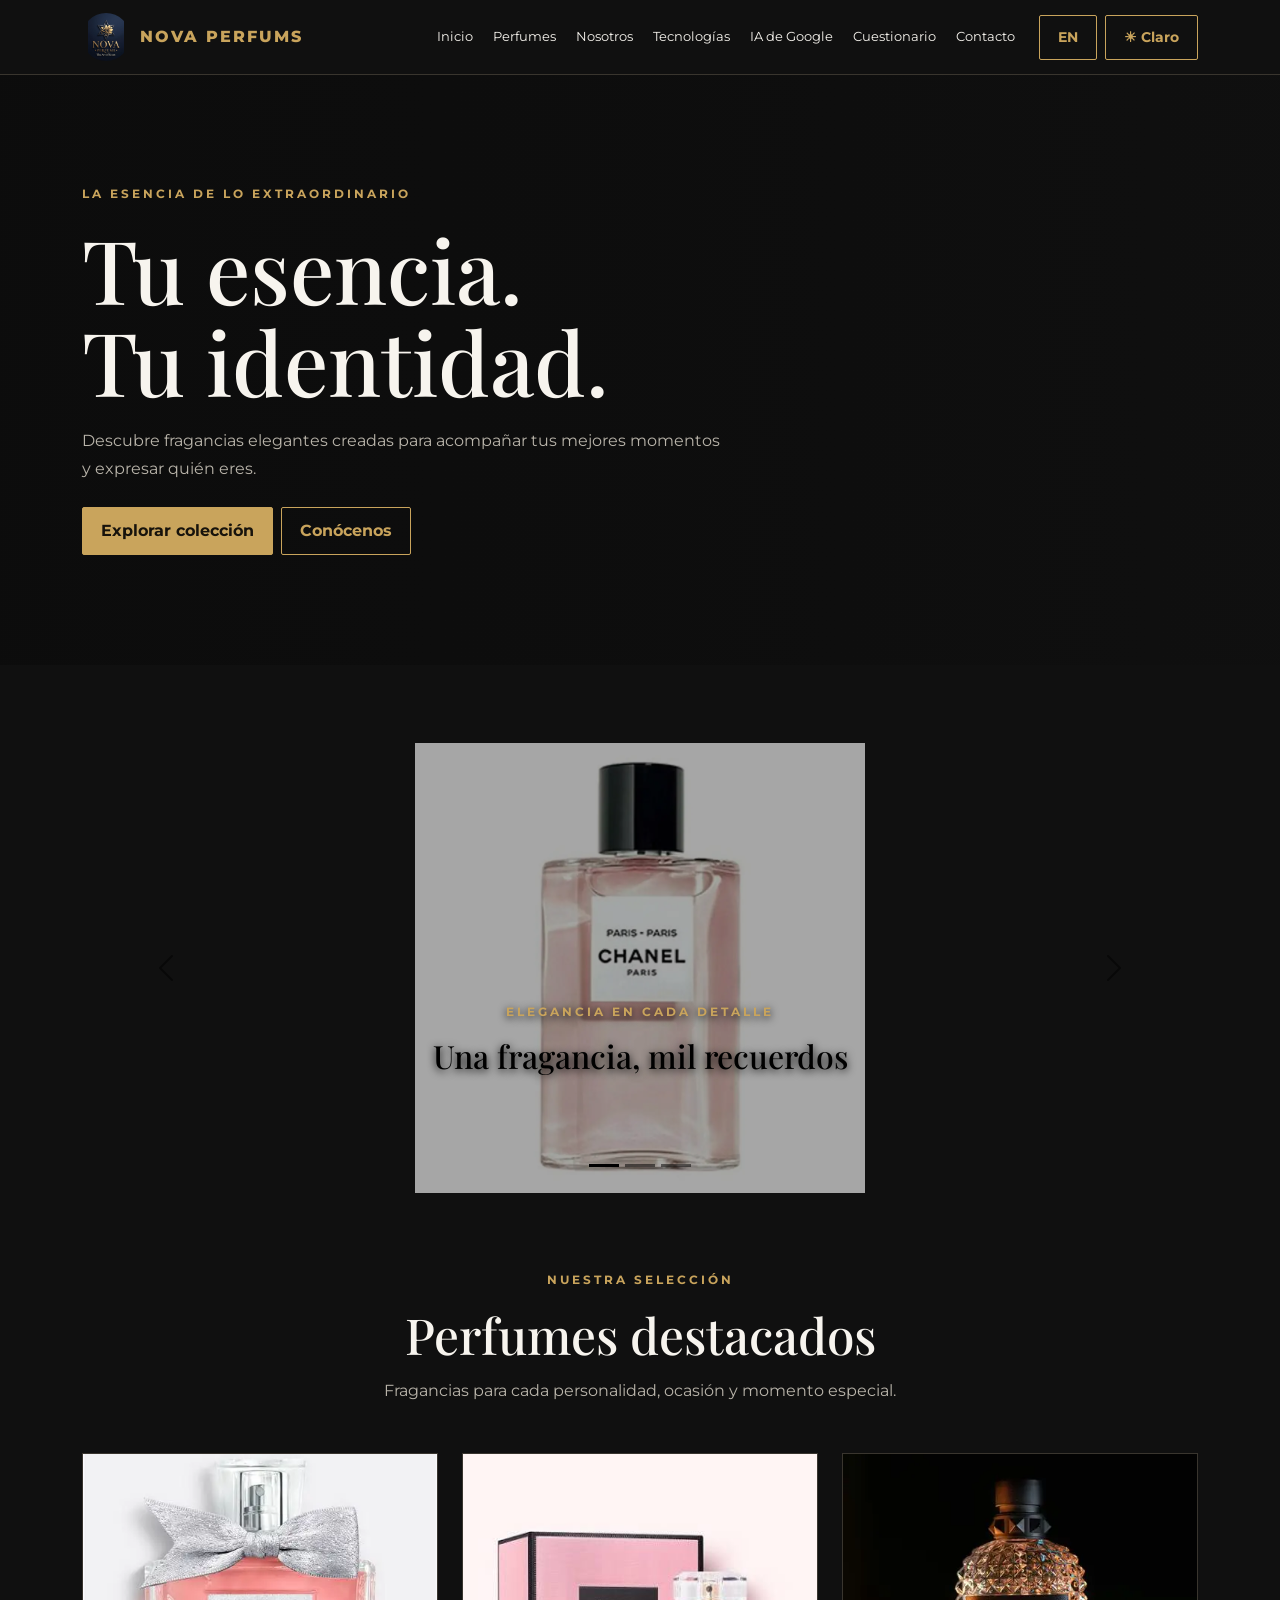
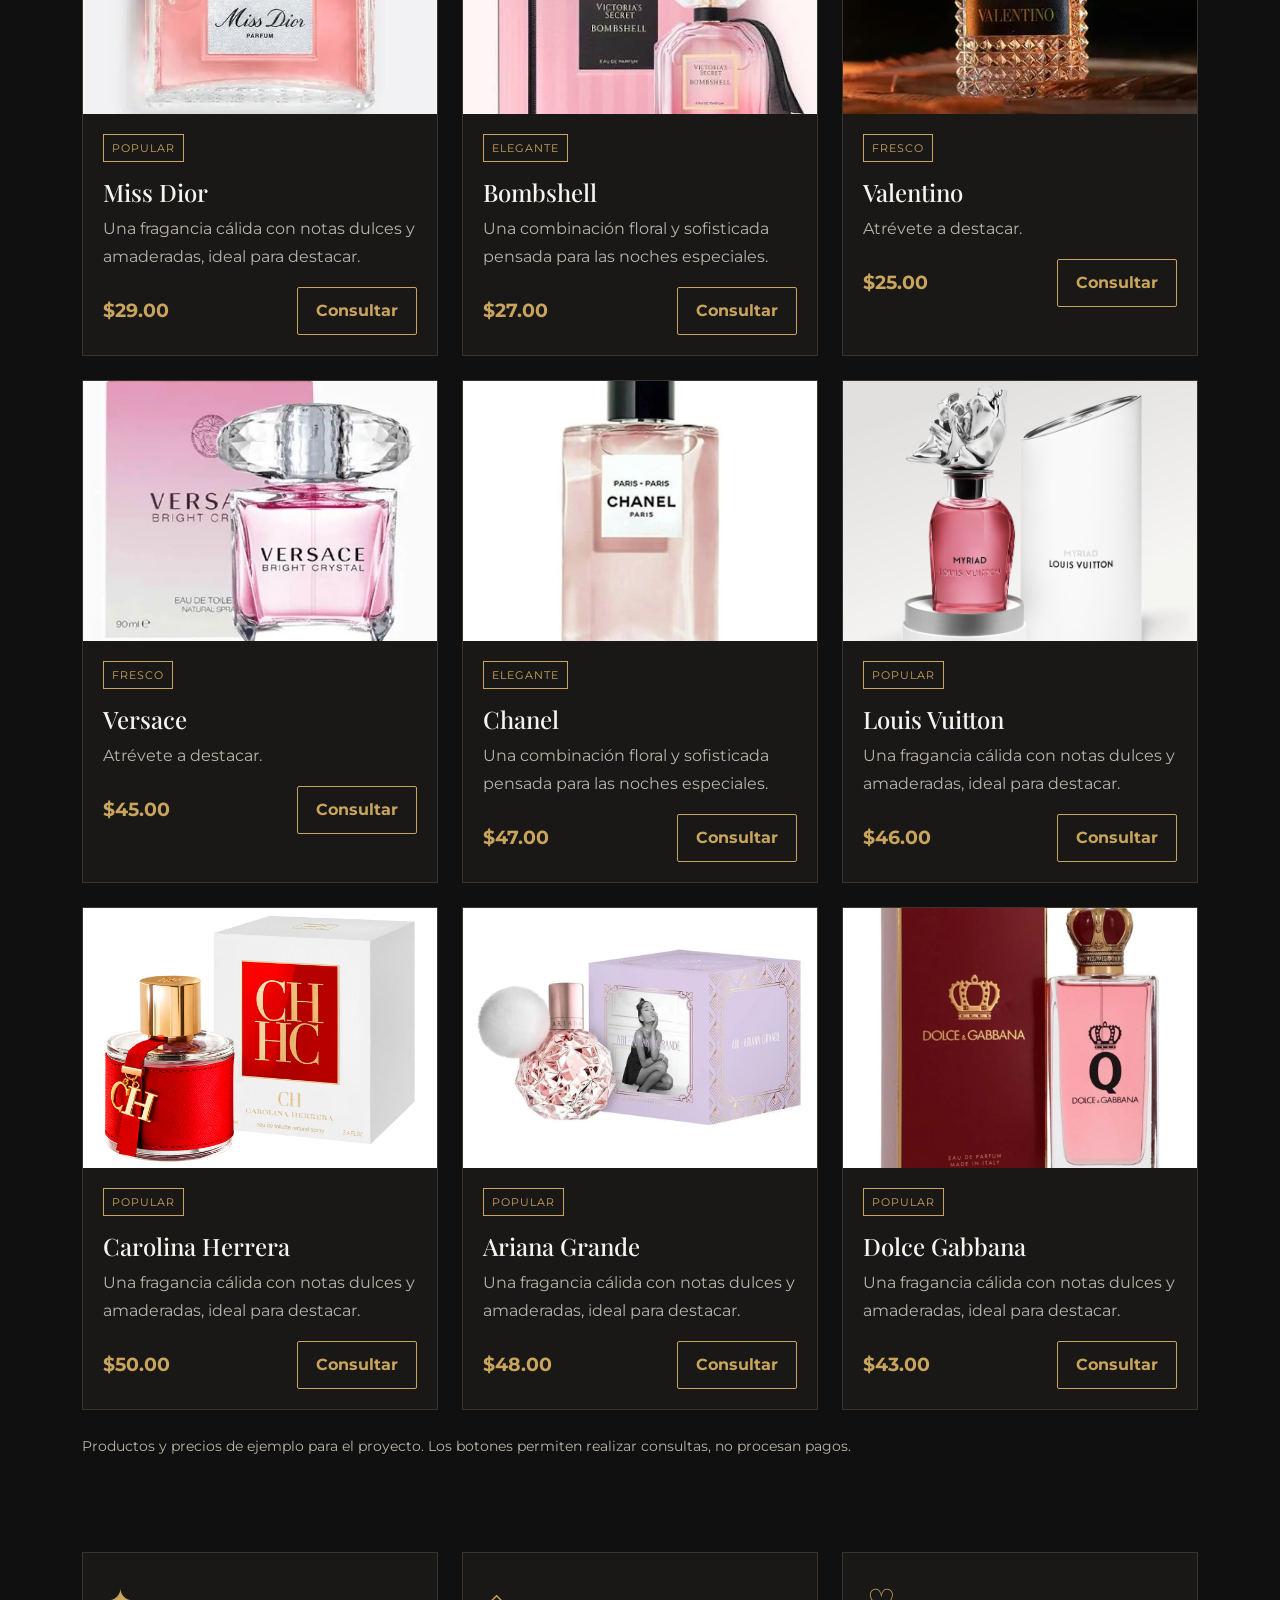
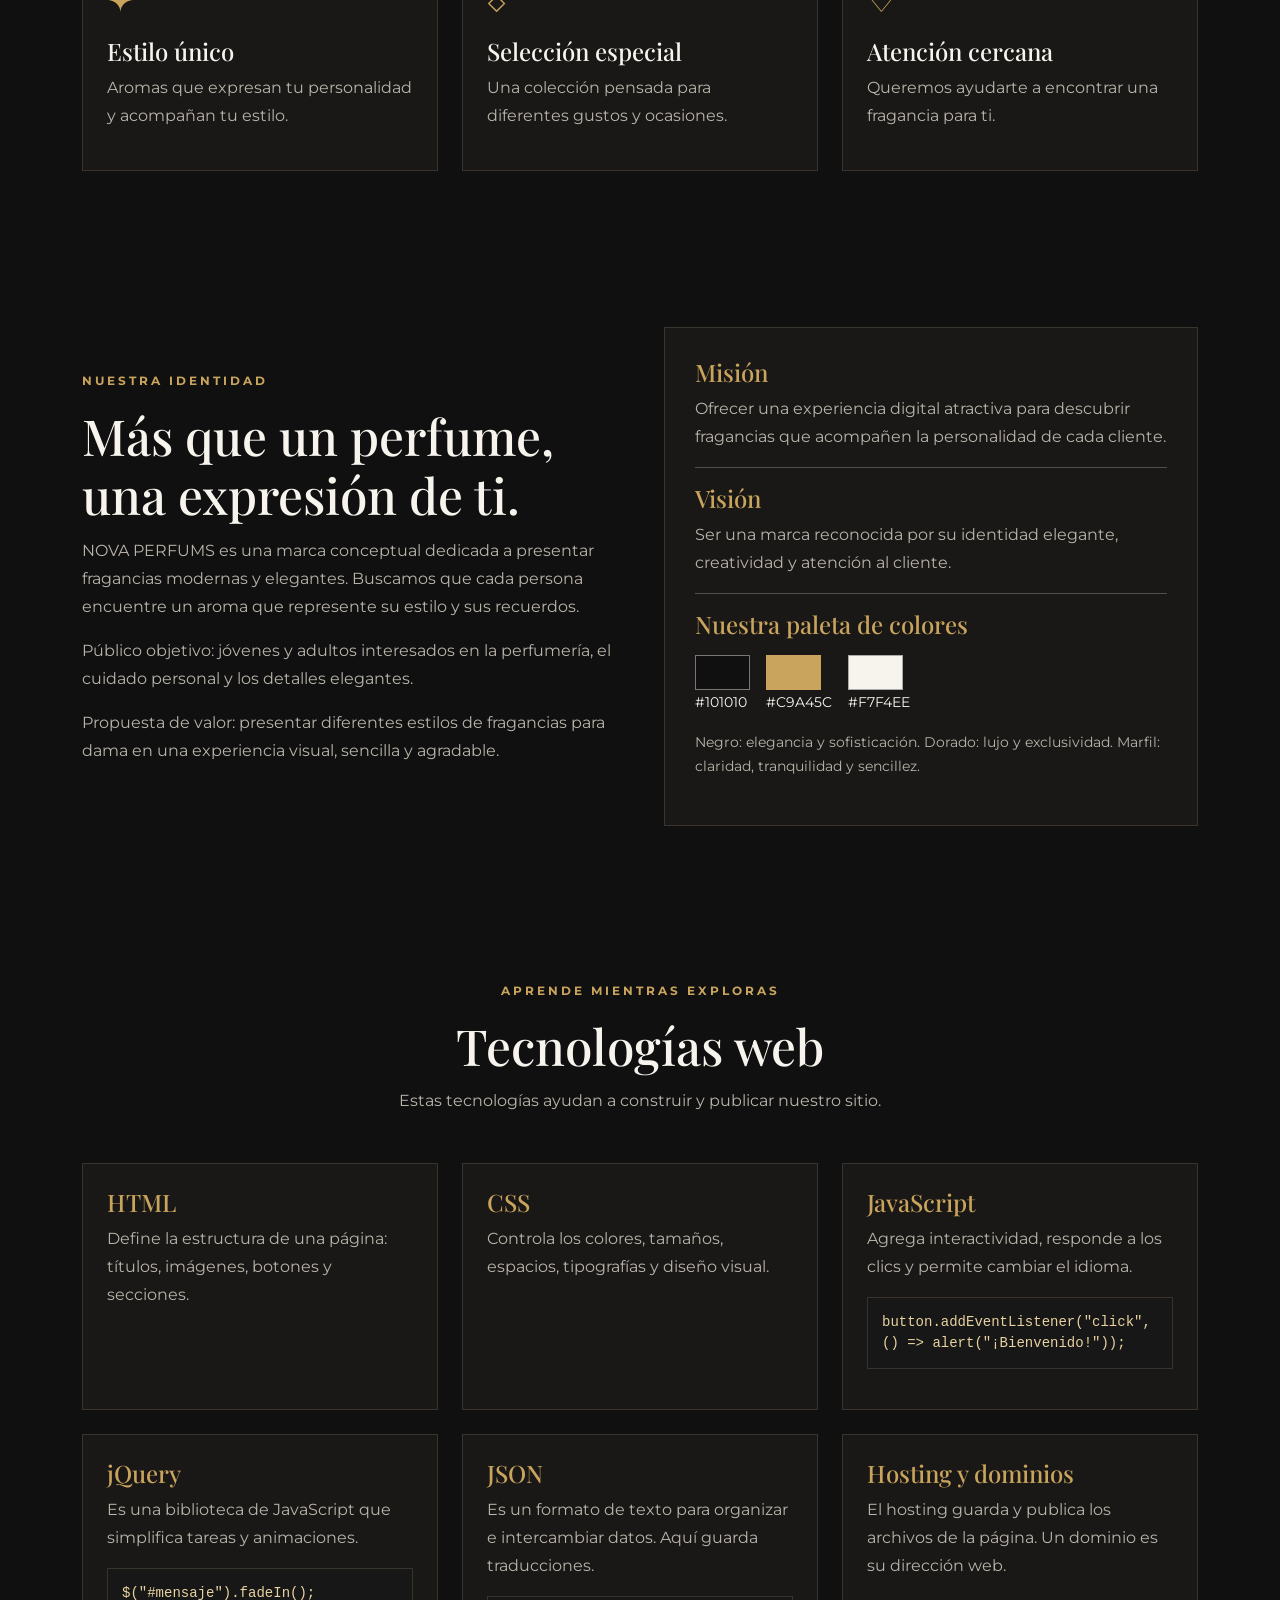
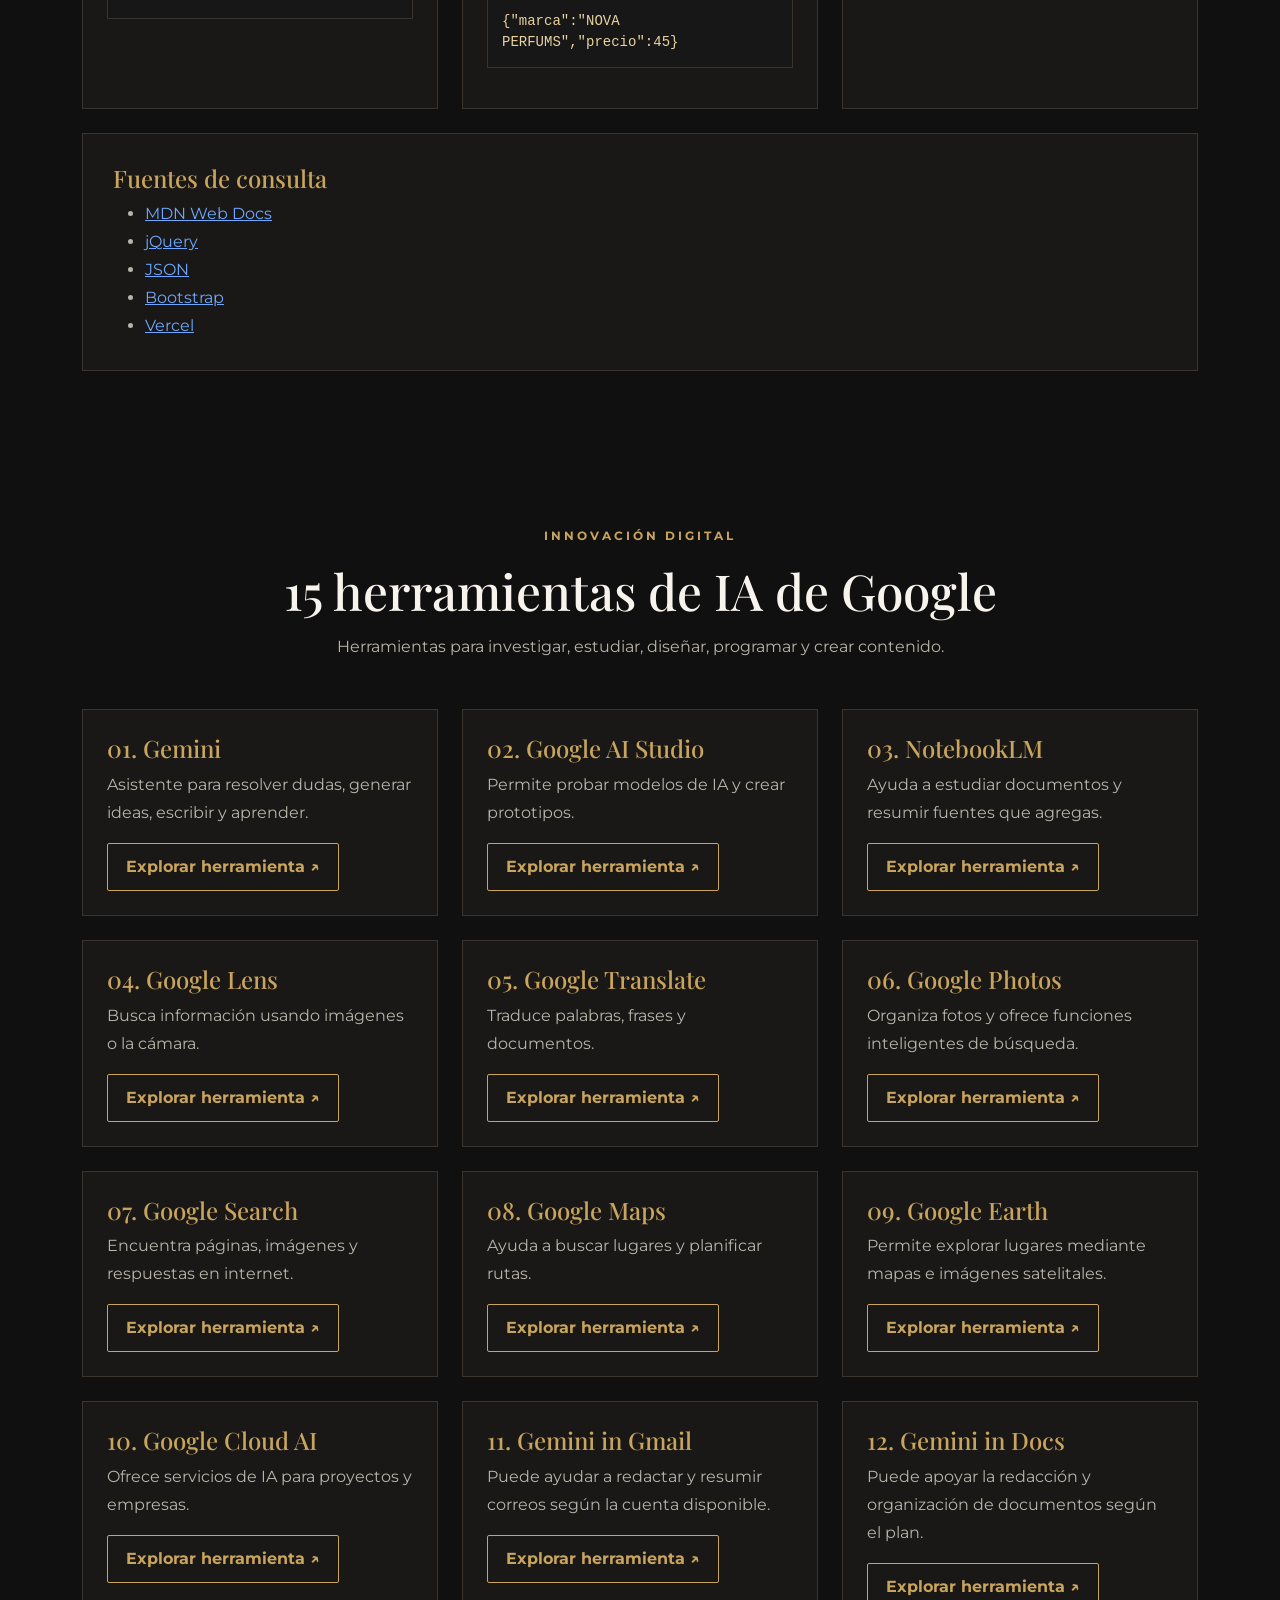
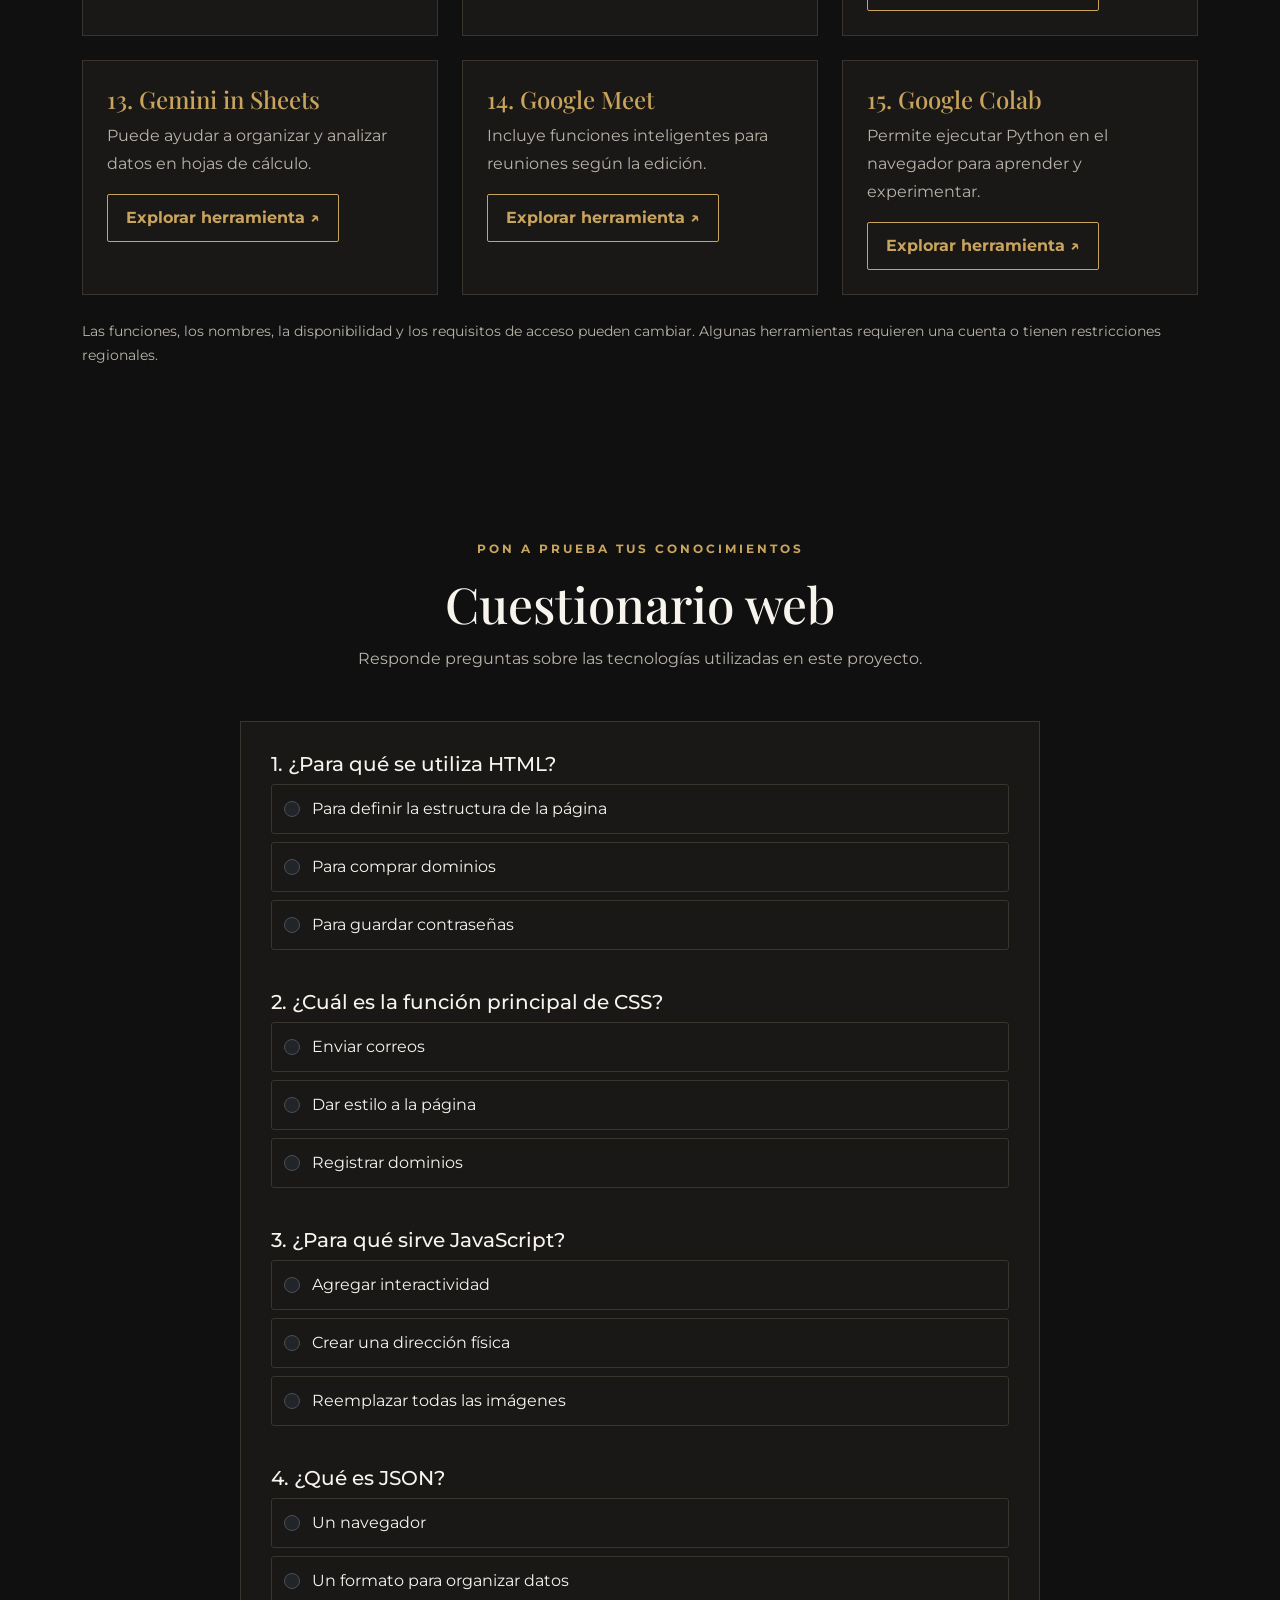
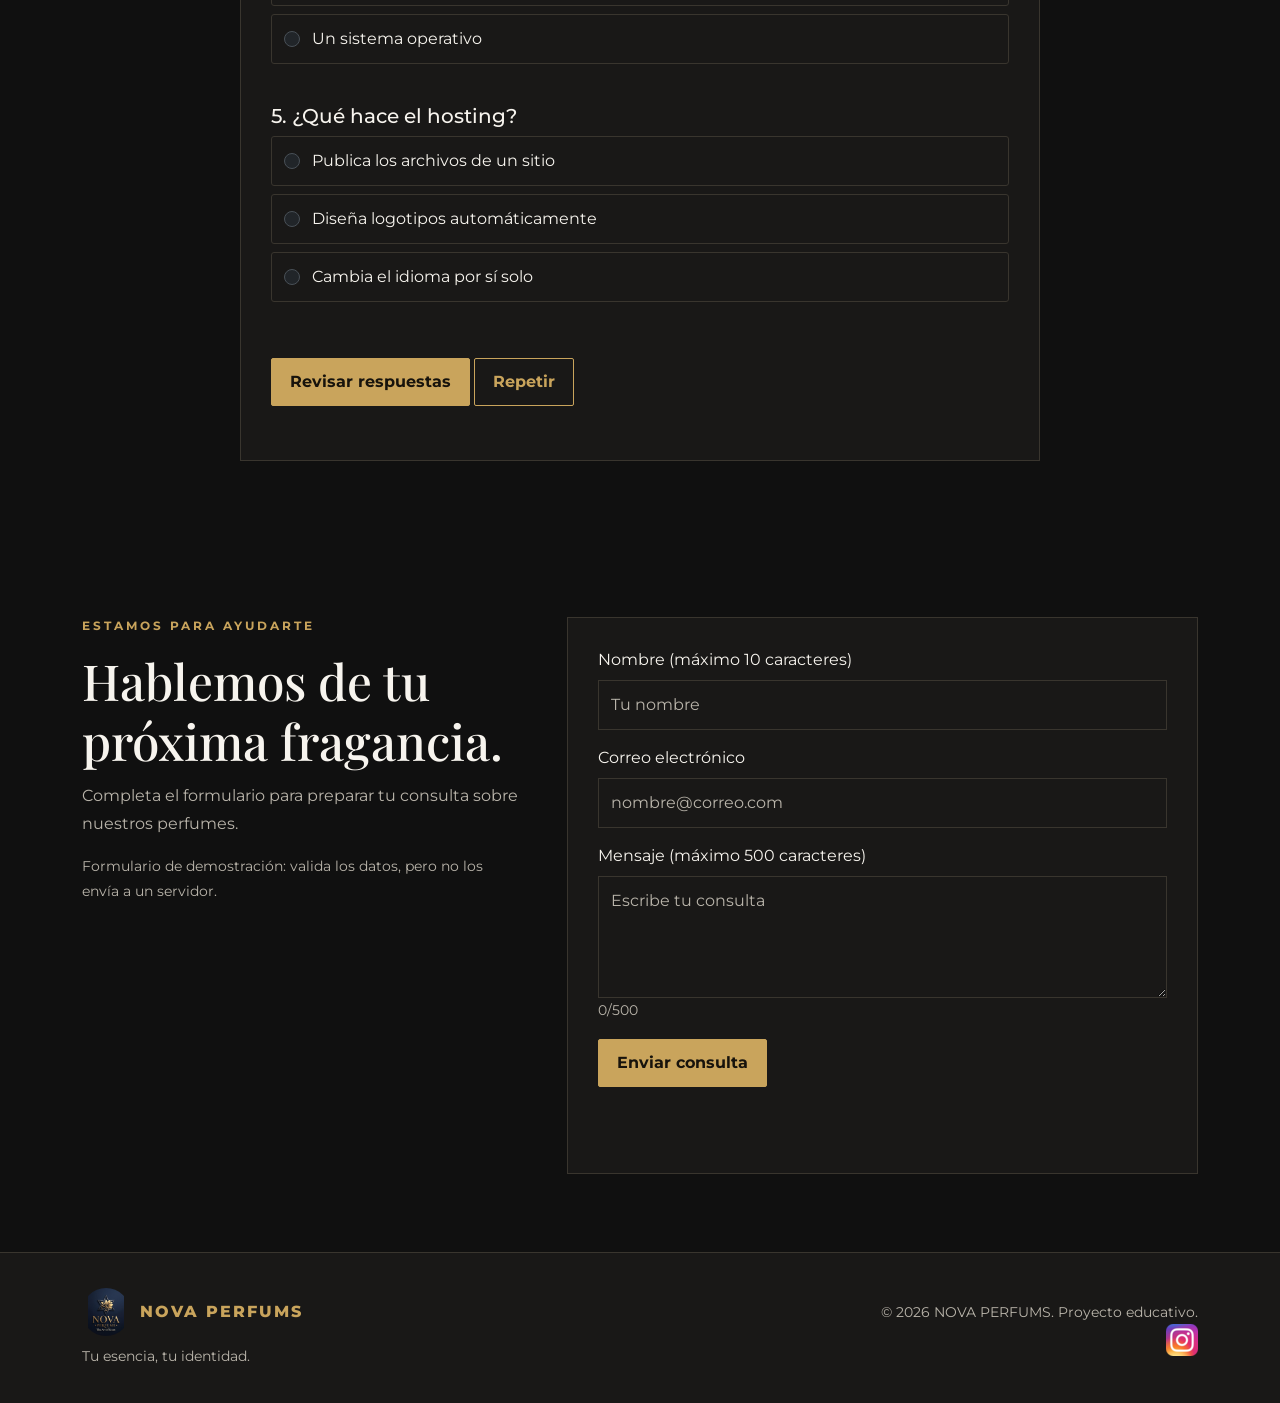
==== commit 96a7c4df: "barbara" ====
--- a/index.html
+++ b/index.html
@@ -459,7 +459,7 @@
                             <h2 data-i18n="slide3Title">Deja tu propia huella</h2>
                         </div>
                     </div>
-                    
+
                 </div>
                 <button class="carousel-control-prev" type="button" data-bs-target="#perfumeCarousel"
                     data-bs-slide="prev" aria-label="Anterior">
@@ -585,7 +585,8 @@
                         <div class="product-info">
                             <span class="tag" data-i18n="tagPopular">Popular</span>
                             <h3 class="h4 mt-3">Carolina Herrera</h3>
-                            <p class="muted" data-i18n="goldenDesc">“Brilla con luz propia y convierte cada momento en una celebración.</p>
+                            <p class="muted" data-i18n="goldenDesc">“Brilla con luz propia y convierte cada momento en
+                                una celebración.</p>
                             <div class="d-flex justify-content-between align-items-center">
                                 <span class="price">$50.00</span>
                                 <button class="btn btn-outline-gold buy-button" data-product="Louis Vuitton"
@@ -600,7 +601,8 @@
                         <div class="product-info">
                             <span class="tag" data-i18n="tagPopular">Popular</span>
                             <h3 class="h4 mt-3">Ariana Grande</h3>
-                            <p class="muted" data-i18n="goldenDesc">Un toque de dulzura que conquista desde el primer instante. </p>
+                            <p class="muted" data-i18n="goldenDesc">Un toque de dulzura que conquista desde el primer
+                                instante. </p>
                             <div class="d-flex justify-content-between align-items-center">
                                 <span class="price">$48.00</span>
                                 <button class="btn btn-outline-gold buy-button" data-product="Louis Vuitton"
@@ -615,7 +617,8 @@
                         <div class="product-info">
                             <span class="tag" data-i18n="tagPopular">Popular</span>
                             <h3 class="h4 mt-3">Dolce Gabbana</h3>
-                            <p class="muted" data-i18n="goldenDesc">Un aroma que habla de elegancia sin decir una palabra.</p>
+                            <p class="muted" data-i18n="goldenDesc">Un aroma que habla de elegancia sin decir una
+                                palabra.</p>
                             <div class="d-flex justify-content-between align-items-center">
                                 <span class="price">$43.00</span>
                                 <button class="btn btn-outline-gold buy-button" data-product="Louis Vuitton"
@@ -675,7 +678,7 @@
                     <p class="muted" data-i18n="audienceText">Público objetivo: jóvenes y adultos interesados en la
                         perfumería, el cuidado personal y los detalles elegantes.</p>
                     <p class="muted" data-i18n="valueText">Propuesta de valor: presentar diferentes estilos de
-                        fragancias en una experiencia visual, sencilla y agradable.</p>
+                        fragancias para dama en una experiencia visual, sencilla y agradable.</p>
                 </div>
                 <div class="col-lg-6 fade-up">
                     <div class="about-box">
@@ -879,7 +882,8 @@
                             data-i18n="footerRights">Proyecto educativo.</span></p>
                     <div class="social">
                         </a>
-                        <a href="https://www.instagram.com/novaperfums00?dlrf=MXZ1aDVvcTJvejI5Yw%3D%3D&utm_source=qr" target="_blank">
+                        <a href="https://www.instagram.com/novaperfums00?dlrf=MXZ1aDVvcTJvejI5Yw%3D%3D&utm_source=qr"
+                            target="_blank">
                             <img src="OIP-Photoroom.png" alt="Instagram">
                         </a>
                         </a>
@@ -900,11 +904,11 @@
                 heroEyebrow: "La esencia de lo extraordinario", heroTitle: "Tu esencia.<br>Tu identidad.", heroText: "Descubre fragancias elegantes creadas para acompañar tus mejores momentos y expresar quién eres.", heroButton: "Explorar colección", aboutButton: "Conócenos",
                 slide1Small: "Elegancia en cada detalle", slide1Title: "Una fragancia, mil recuerdos", slide2Small: "Descubre tu estilo", slide2Title: "Encuentra tu esencia", slide3Small: "Momentos inolvidables", slide3Title: "Deja tu propia huella",
                 collectionEyebrow: "Nuestra selección", collectionTitle: "Perfumes destacados", collectionText: "Fragancias para cada personalidad, ocasión y momento especial.", tagPopular: "Popular", tagElegant: "Elegante", tagFresh: "Fresco",
-                goldenDesc: "Una fragancia cálida con notas dulces y amaderadas, ideal para destacar.", midnightDesc: "Una combinación floral y sofisticada pensada para las noches especiales.", freshDesc: "Notas frescas y ligeras para acompañarte durante el día.", buyButton: "Consultar",
+                goldenDesc: "Una fragancia cálida con notas dulces y amaderadas, ideal para destacar.", midnightDesc: "Una combinación floral y sofisticada pensada para las noches especiales.", freshDesc: "Atrévete a destacar.", buyButton: "Consultar",
                 demoNotice: "Productos y precios de ejemplo para el proyecto. Los botones permiten realizar consultas, no procesan pagos.",
                 feature1Title: "Estilo único", feature1Text: "Aromas que expresan tu personalidad y acompañan tu estilo.", feature2Title: "Selección especial", feature2Text: "Una colección pensada para diferentes gustos y ocasiones.", feature3Title: "Atención cercana", feature3Text: "Queremos ayudarte a encontrar una fragancia para ti.",
                 aboutEyebrow: "Nuestra identidad", aboutTitle: "Más que un perfume, una expresión de ti.", aboutText: "NOVA PERFUMS es una marca conceptual dedicada a presentar fragancias modernas y elegantes. Buscamos que cada persona encuentre un aroma que represente su estilo y sus recuerdos.",
-                audienceText: "Público objetivo: jóvenes y adultos interesados en la perfumería, el cuidado personal y los detalles elegantes.", valueText: "Propuesta de valor: presentar diferentes estilos de fragancias en una experiencia visual, sencilla y agradable.",
+                audienceText: "Público objetivo: jóvenes y adultos interesados en la perfumería, el cuidado personal y los detalles elegantes.", valueText: "Propuesta de valor: presentar diferentes estilos de fragancias para dama en una experiencia visual, sencilla y agradable.",
                 missionTitle: "Misión", missionText: "Ofrecer una experiencia digital atractiva para descubrir fragancias que acompañen la personalidad de cada cliente.", visionTitle: "Visión", visionText: "Ser una marca reconocida por su identidad elegante, creatividad y atención al cliente.",
                 colorsTitle: "Nuestra paleta de colores", colorsText: "Negro: elegancia y sofisticación. Dorado: lujo y exclusividad. Marfil: claridad, tranquilidad y sencillez.",
                 techEyebrow: "Aprende mientras exploras", techTitle: "Tecnologías web", techIntro: "Estas tecnologías ayudan a construir y publicar nuestro sitio.", htmlText: "Define la estructura de una página: títulos, imágenes, botones y secciones.",
@@ -916,6 +920,7 @@
                 nameLabel: "Nombre (máximo 10 caracteres)", namePlaceholder: "Tu nombre", emailLabel: "Correo electrónico", emailPlaceholder: "nombre@correo.com", messageLabel: "Mensaje (máximo 500 caracteres)", messagePlaceholder: "Escribe tu consulta", sendButton: "Enviar consulta",
                 footerTagline: "Tu esencia, tu identidad.", footerRights: "Proyecto educativo.", nameRequired: "Escribe tu nombre.", nameTooLong: "El nombre no puede superar los 10 caracteres.", emailInvalid: "Escribe un correo válido que incluya @.", messageRequired: "Escribe un mensaje.", messageTooLong: "El mensaje no puede superar los 500 caracteres.", formSuccess: "Formulario validado correctamente. Esta demostración no envió tus datos.",
                 quizScore: "Tu resultado: {score} de {total} respuestas correctas.", unanswered: "Selecciona una respuesta para cada pregunta.", quizCorrect: "¡Correcto!", quizWrong: "Incorrecto. Respuesta correcta: ", aiButton: "Explorar herramienta ↗",
+
                 questions: [
                     { q: "¿Para qué se utiliza HTML?", a: ["Para definir la estructura de la página", "Para comprar dominios", "Para guardar contraseñas"], correct: 0, explanation: "HTML organiza el contenido y la estructura." },
                     { q: "¿Cuál es la función principal de CSS?", a: ["Enviar correos", "Dar estilo a la página", "Registrar dominios"], correct: 1, explanation: "CSS controla la presentación visual." },
